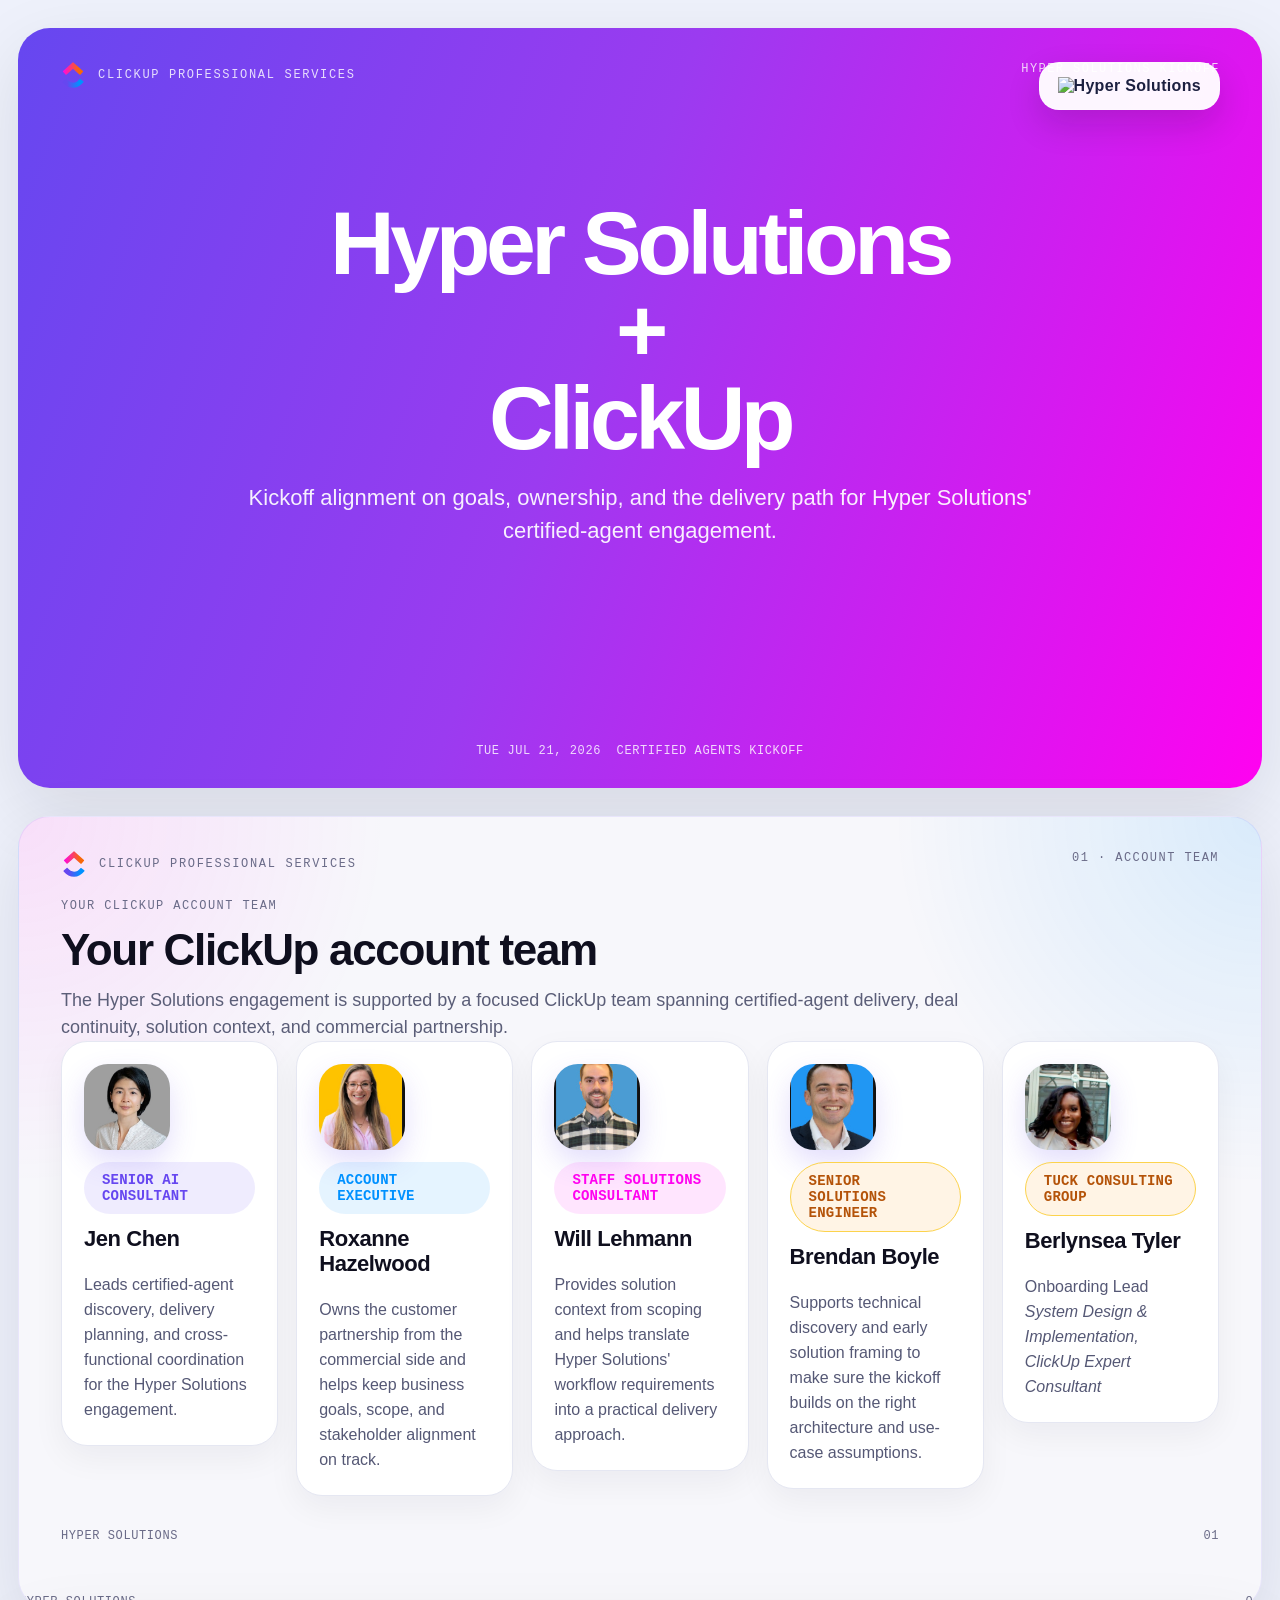
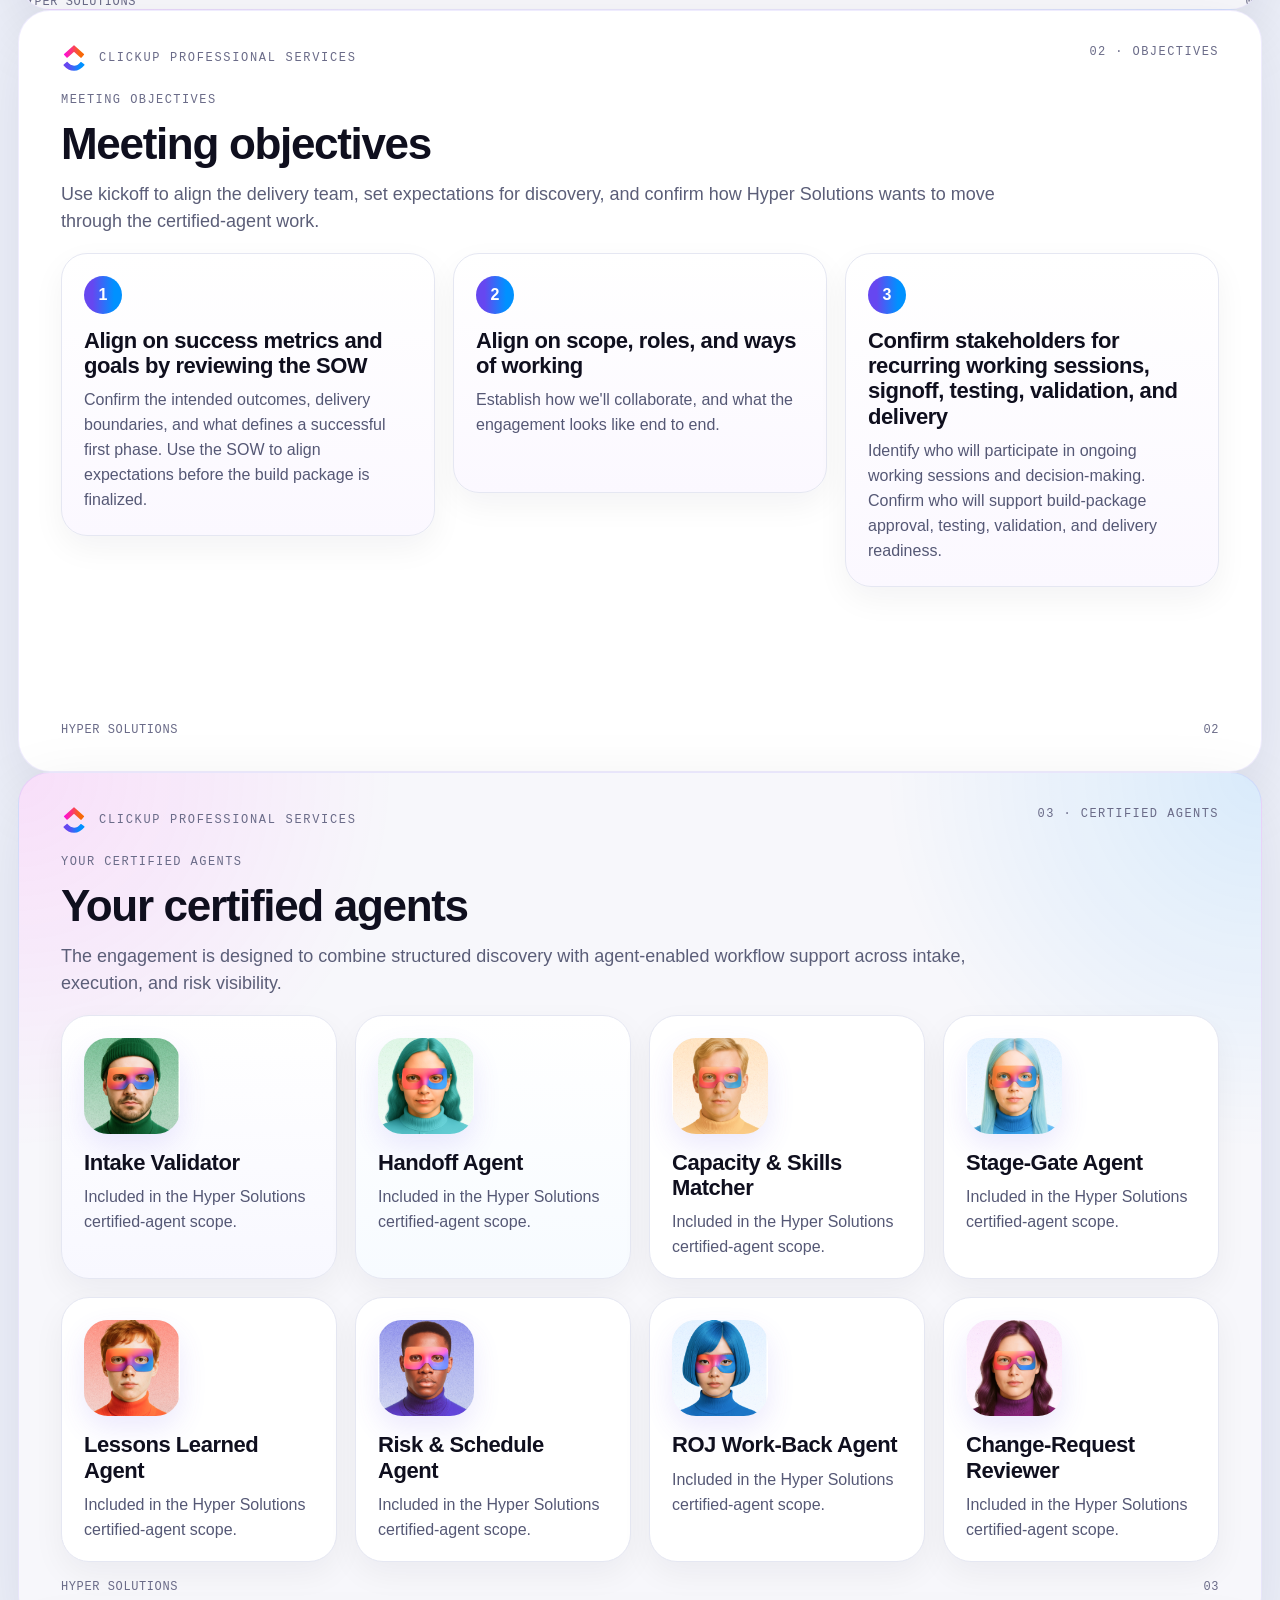
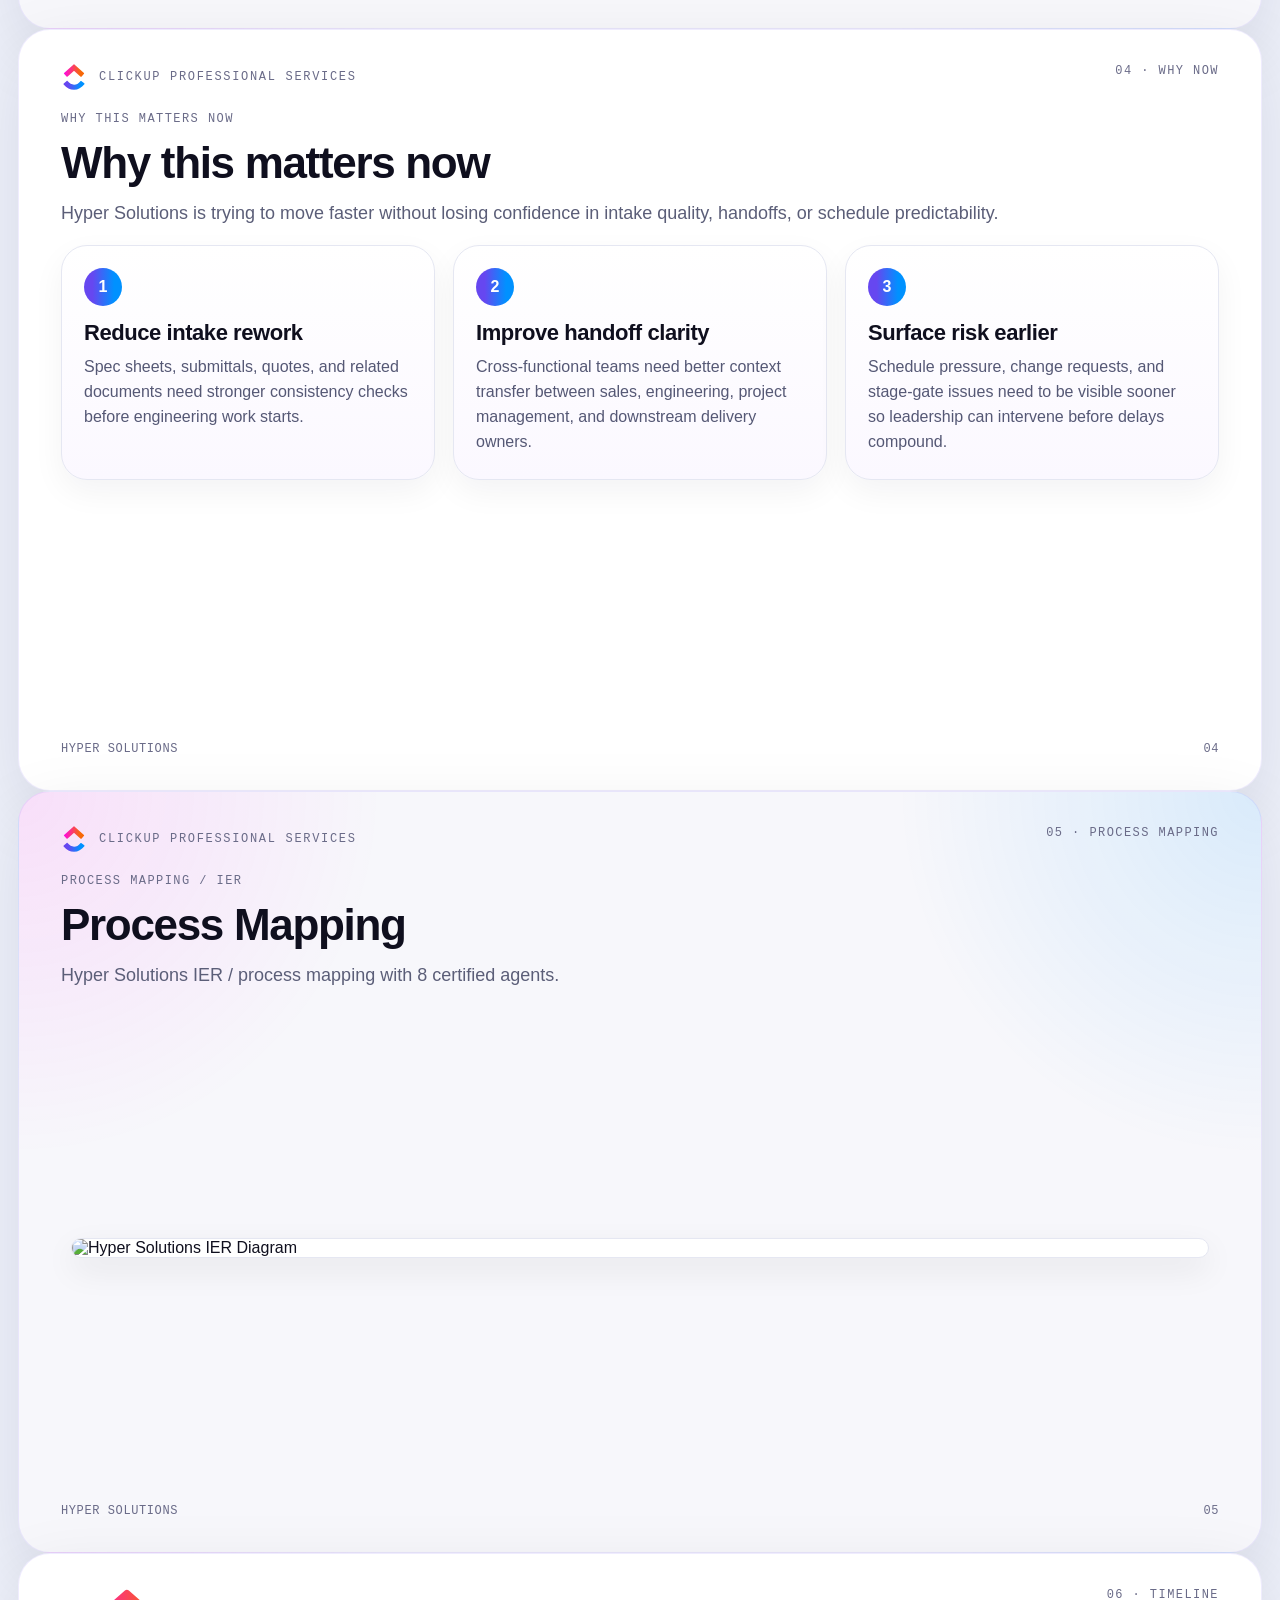
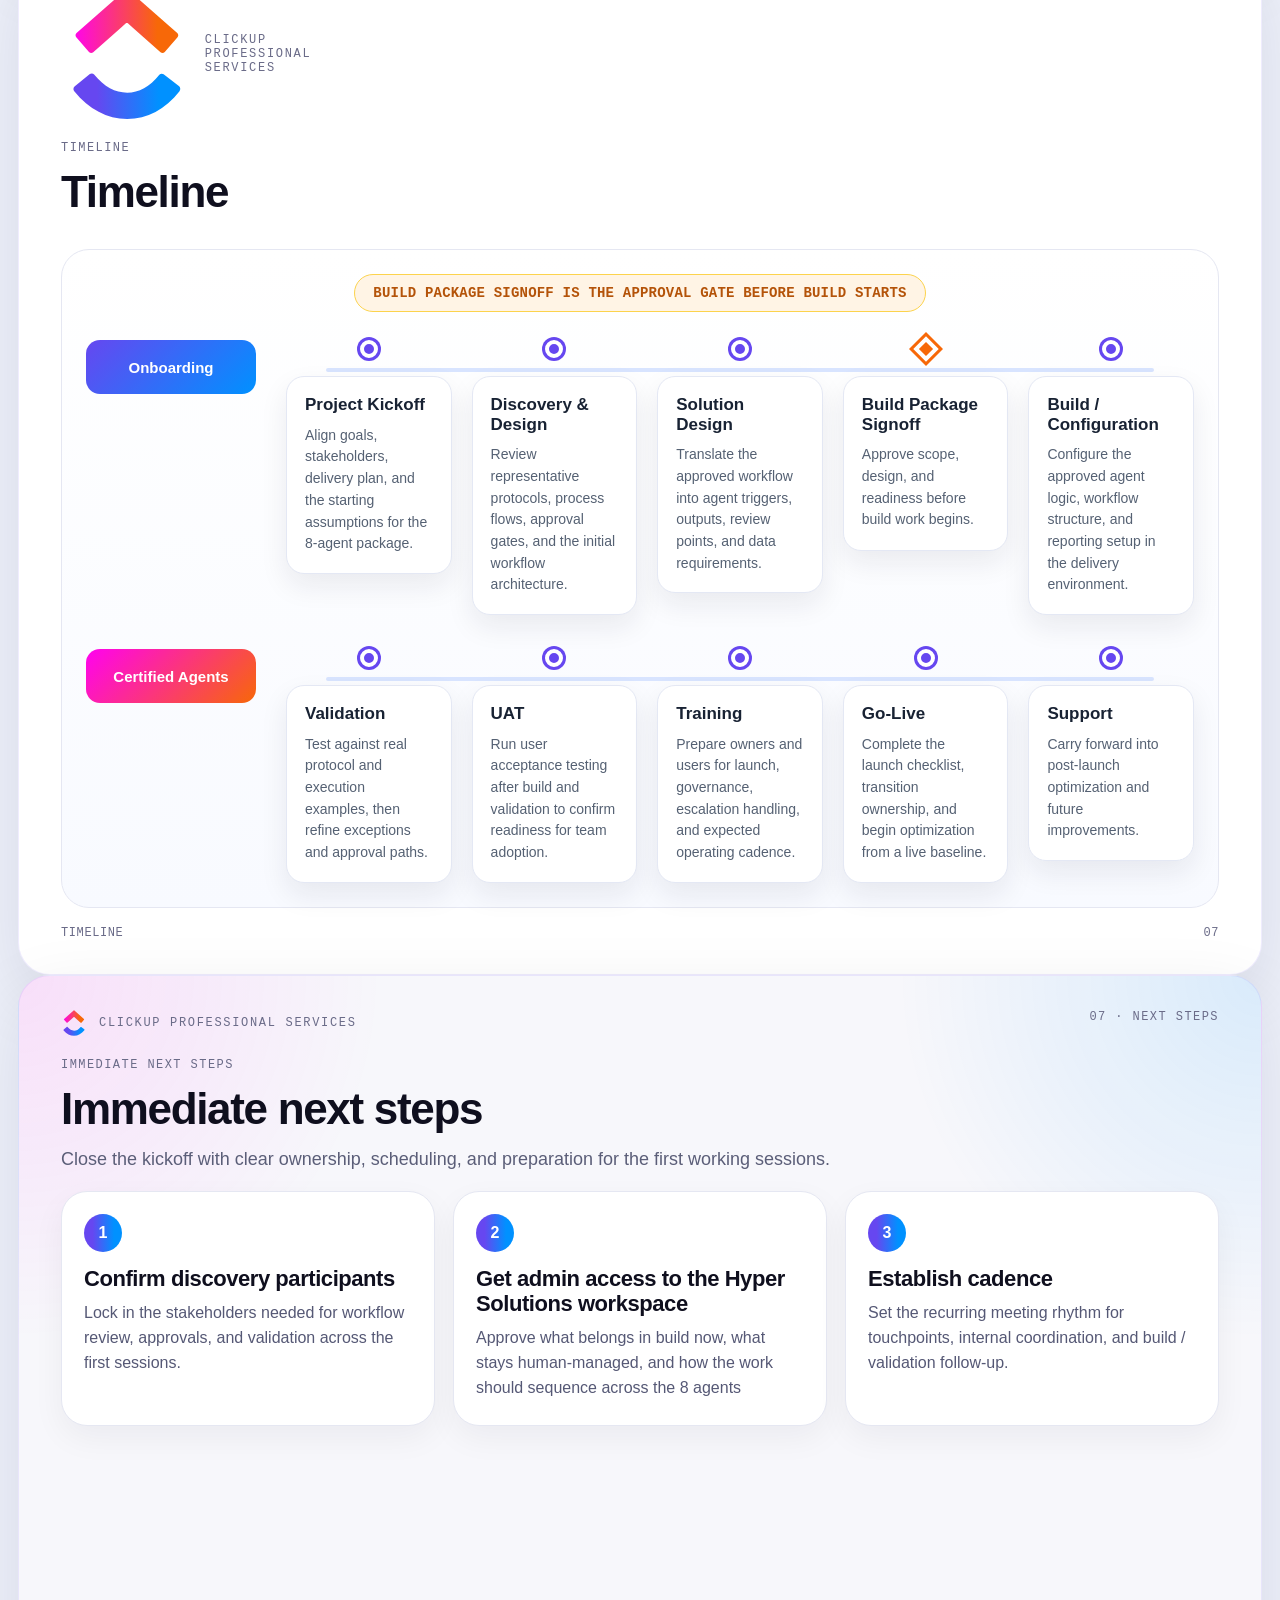
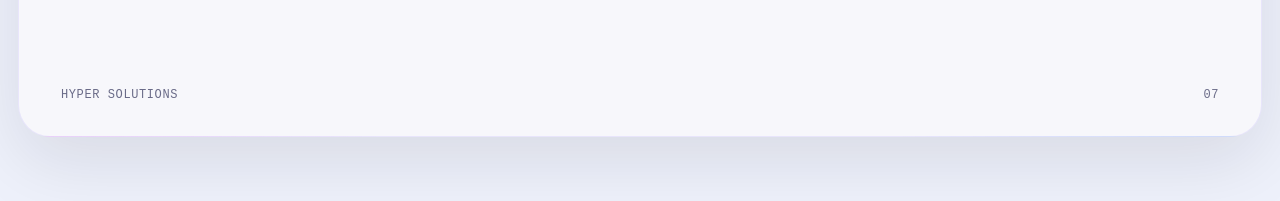
==== index.html @ f4bb2313 "change layout and subfolders" ====
<!DOCTYPE html>
<!-- saved from url=(0116)https://t333.s.clickup-attachments-stg.com/t333/95dfec6d-c9d1-41c5-9fe1-038a24c1e6fb/index_fixed_grid.html?view=open -->
<html lang="en"><head><meta http-equiv="Content-Type" content="text/html; charset=UTF-8">

<meta content="width=device-width, initial-scale=1.0" name="viewport">
<title>Hyper Solutions + ClickUp | Certified Agents Kickoff</title>
<link rel="stylesheet" href="styles.css">
</head>
<body>
<div class="deck">
<section class="slide cover">
<div class="slide-shell">
<!-- <div class="cover-badge"><img alt="Hyper Solutions logo" class="cover-logo-image" src="AE/AAABBQEBAQEBAQAAAAAAAAADAAECBAUGBwgJCgsBAAEFAQEBAQEBAAAAAAAAAAEAAgMEBQYHCAkKCxAAAQQBAwIEAgUHBggFAwwzAQACEQMEIRIxBUFRYRMicYEyBhSRobFCIyQVUsFiMzRygtFDByWSU/[base64]/2gAMAwEAAhEDEQA/APVVm5fVix9VWO1rvXsNTcixwbS1zXelY0vn9Jd6m6urGZ+mut/4L9Mhdf6iMXCyp9RtVVBdbZUdrwXuFVFVVha/Y+12/wDS/wCA/wC21i9SrZhdH6b1nJxSzKxGMrxsEEjGqe472XW1n9M1zGtZ/hf53061ZwcvxcJl+nLghH96fDxD9KP9Rr5s3DxCP6I4pH+rxV/3zoDO6hbbk1vssxiy4fY67vSrsymVbjdj41R2Orba702/a91n0/Z6ChT1XqdeHVk2MtGRba537Ms2faPQbPq/Z2PFduZ6W31Kv5m30v5z1vzx42Ni9bxsf6zX1vszsWsn7LS72Osx3WPqbtLX2tc5/wCkYzf/ANuKv0h1X1tuGXnVHHyOnPY6q7HcWtcCfVbS/wBQP91T6/zHb/0n+CVj24ASMoARxERzafzeTXHwR9XrjOf+UYeORMQJEnJ6sWvzw+fil+7wx/Qejxeottttx7gK7aS0Egy0izWrn9JTa/8A7j3sZZ+561f6VXVyeK5vVPrHn1ZOP9nzsWuythaSK7qSdlDc1v0/a51WRRdS6v8A8BW70TPOf06q57XV3MmrIrfq5ttZ9K5jv7bVWz4OCiO0OIfu+5Hijwn9Li4WfDl4rB7y4T34D1b6SSo4fVqcvPzcFjHNfglge50bXbxu9mv5u385QiMiJECxEXLwF8LMZAEAn5jQ/wCk3kkHMyWYmJdlPBcyit1rg3khgLyG/wCaoYGbXnYNObW1zWXsDwx0bhP5uiXDLh4q9N8N/wBZXEL4b9VXXg2Uln9G6zjdXxTkUNdWWPNdlVmj2OHZ8fvNSyOs41PVsbpW11mRktc87QIY0Bxa63+vscj7WQSlDhPFAEyH7oh8y33IcIlxDhlQie/E6CSodX6o7ptLLW4t2Xvfs20N3EaE7n/yVlO+uJY0vs6VnMrbq9xrgADl2u1Px8tlyR4oRsecVs8+OBqUqPkXpElV6d1HE6liMy8R++p+muhaR9Jj2/mvaqPVvrLidOyW4TarcvLc3caKG7i1vi/+smxw5JTMBE8Yu4/u8O/EullhGImZDhOx732dhJc5/wA77P8Ayozv+21u4+QbsWvINb6zYwP9J4h4kbtj2/vpZMGTGAZir21if+iiGaE74TdeBCZJc5/zvs/8p8/51LQ6P9YMLqxsrqD6cmn+dx7hteO26Pzm7v8A1InT5bNCJlKHpG5BEq8+FEeYxSkIiWp2B9P/AEn/0O5ORXV9Yhl5GQ1mPbUMHDrJPuv9Rzsj9H+Y5jq6q/U/4tUOjsyOgOzcz6w5LWDLsDWAuNhsc3eXXNrYHO2uY5u1m36H84m+sHTDl9RpwMdxpywLM7EtfrW95c37Ri8bmPZsovZZ7/6ioPty/rlnVY+1uAMKt7rHOmx255Yx8V/ovzq1p48cZYxcuHDKA9+VDjxY8Z/U+3/tZfP8/rc7JOUZ6RvKJH2RfoyTn/O8f+z/AEWgxmdXl2fWHp2LbV05uQbGlhDQaw79I01tdu9Jzd+/2ejUuh6zk1/WXpvodEvFl1L223YpJqc5kObt/SbPoWOa7/Rf+BqI65i4ebX9VnYznYzQzCdeXAPJsY1u/wBHb9F3qfv/APCKqcFn1Nd9vdYc66+cfHrj0mhultll1n6bc79E36Lf/UcspGcoSMOHNECXKD5vfxfo+7/6PiWRiIRnES4sUrHMn5fZyfpe3/KbeyHOu6MPq1fltd1uzHEtl2pb+mFL742730s2e929/wDOq50V2T9oqovu9TLxcRlXUa5Li2xxbbiFzvoWP9L7R6r2OWbmMwaBX9dLBZvsqrsZhEgA2vYKKz60fzbaj+5/wv8AwS1OjtY7qOTmBrm3dQx8bIyK3ERUSw11UN03Pd7LnWf9bVbIAMUqGhuUtI+nmiYRzY4/6qMPl/1jPj/nI3vpGOp15ccUsUz/AKyUvm/qOyuX6dm42B1v6w5eW/0qK3Y+95BMbg5jdG7ne5zl1C5votddn1i6/XY0PY51Ic1wkEbX8tKg5euDPd1wRut697EzZ748Nb8Uqv8A2U1uqfWz6v5PTMvGpy99t1FldbfTsEucxzWNl1e36S0fqz/yBg/8S1R610/AZ0fOezGqa9uNaWuFbQQQx0EHapfVn/kDA/4lqfkOL7t+rEgPdF8ZjL9A/uxgsh7n3j9YYk+2a4AY/pf1pSaNuFb0brWR1istZ0vIqdZnsJgixvuY6pn59l1h9n/GX/8ABJvqniX3nI6/mtjJ6if0Tf3KR9Brf6+1n/WqqkX67/8AicyfjX/58YtrHa1uPU1oDWtY0Bo0AAHASlll92Ej8+Q+yZdfawcMq/wuOP8A4UqOMe+Yj5YD3RH/AFmXij/3P/PRZ/UcLp1H2jNtFNUhocZMuPDWtYHOcsx310+rbWkjL3ECdorsk+QliD9bmtdf0ZrgHNdnVhzTqCCdWlbI6b04EEYtII1B9Nv/AJFNEMEccJ5BORnxfJKMB6Tw/pQmuM80sk4wMIiFfMJSPq9X70XG+plFoxcvMNRx8fNyHXY1B021n6Lmj938xv8Axf8Ao1X6jbkfV/r2R1m2g5HT81tbLbWxvqLQ1nf812z+3/1fVLkcuvE6l9bb8Xq923Gw62OxMZztldhLWvsc79/6Tv8AjP8Ai6rFJhye5myzkP1ZgfcgLlL2xwVGH9f5PWsyw9vFjhE+sTHBI+mPGeL1S/q/P6XrQQ4AjUHUFOq/27BH/air/Pb/AHoxDLa4+kx47HQgjxCpkEbghtAg7EFyH/XD6uVvdW7NbuaYO1j3CR+69jHMf/ZWd03Ir6x9bHdT6e0jCx6DTbfBaLXn6LdYd9Et+l/of+KVZ3T876tEl+LX1bpAM7jW031N5cXe33f+ev8Awqul6R1LpnUMUP6c5pqaADW0BpZP5r6vzFeyRx4YSnhjLJHJE4/dMhKEePfihGEZQyf1ZtSEsmWcY5TGEoHj9sRMZnh2qfFLih/cf//R9I6jh2ZGx1R22Br6/U03sFrfTdfjv/wd9X/Tr3/8GuSNDqMGrqDMhmN12y59NeRWSGZJb9OvJZY30MfJs/Oryq6bPtVX6b3rulj9Xq6RbTli+6uiDWctz2tdXuj9CMllg2b/AE/5VeR6Xo/911b5bLKIoxJh80iI8X6sfNx/vYvV62rnxwJviHGdACa9f6PB/rGjjdQqNGMOqNpxfrJkVvZi2W1e+SX049ljmsf6HqO/we7/ANJoXSfUx46b9arWZF+Za12Ji3RkOBG5rrHODXsrZa7+Z3/8J/LVvPoqZnVvzMmmzJthuBXaxrXVZAbt9bCdZ9Ol3sf6Fvq/rP8Ah96jXit+14LMjNr/AGvVUC6x9bftFrdz9rR/o8b+c9VlTPtFlX/ain9MpOKBia09zX0g8UJ+ueOOCXB6MP6H/QWcMhIXrwaan0zj6Yz90cXrytTFf1F1fU6OoWU5fULDWacB/vooJc5uPu9r6Wu/w7MVn6x6NHq/zli6XBxTi4zKn2G60NAtvd9KxwEGx/8Ar7FX6azprA5uO9ltouu9V4DQ43z+tbmtDf0n/otaCr58hndR4Y3eg4Y3wxj6f3Ys2GAjVyuVd+KW+t/1lKtR0/Dx8nIy6a9l+WWm98k7iwbWe0na3+wrKSijxVLhuq9dbcN/p/4bMeGxdXfpvv8A1f8ABR30VZFFmPc3fVc0ssbqJa4bXN9vu+imxcajEx68bHbsppaGMbJMAebvcipJerh68F/4HH/3yvTxdOKv8Lha+dgYvUMZ+JmM9WiyNzJLfone33MLX/SajgBoDQIA0ATpJHi4Rd8Fnh/c4vTx1/W+RXp4jtxUL/e4f0Wtl9Pw811Dsmv1DjWC6kyRte36LvaW7v6jlZSSSPFUbvh14b+X+twqHDZquL9Lv4cSlQ6l0PpXVC12dQLXsENfJa6P3d9bmOcz+Sr6SOL3OMe1xcfT274/+atye3wn3OHg68fy/wDOcP8A5lfVr/uIf+3LP/Si18bHpxcevGobsppaGVs1MNaIaPd7kVJSZ/vND3/dq/T7vHV+HGsxexZ9r276+3w/9ypU8bpHTcTMtzcahtWRe3bY5sgETu/m/wCbbud9Pa1XElHHjqXDxVXr4duH+v8A1WSXBceKrv0cX739V//ZOEJJTQQhAAAAAABXAAAAAQEAAAAPAEEAZABvAGIAZQAgAFAAaABvAHQAbwBzAGgAbwBwAAAAFABBAGQAbwBiAGUAIABQAGgAbwB0AG8AcwBoAG8AcAAgADIAMAAyADYAAAABADhCSU0EBgAAAAAABwAEAAAAAQEA/[base64]//8AAKACAAQAAAABAAADIKADAAQAAAABAAAA5AAAAAAAAAAGAQMAAwAAAAEABgAAARoABQAAAAEAAAFuARsABQAAAAEAAAF2ASgAAwAAAAEAAgAAAgEABAAAAAEAAAF+AgIABAAAAAEAAA4oAAAAAAAAAEgAAAABAAAASAAAAAH/2P/tAAxBZG9iZV9DTQAC/+4ADkFkb2JlAGSAAAAAAf/bAIQADAgICAkIDAkJDBELCgsRFQ8MDA8VGBMTFRMTGBEMDAwMDAwRDAwMDAwMDAwMDAwMDAwMDAwMDAwMDAwMDAwMDAENCwsNDg0QDg4QFA4ODhQUDg4ODhQRDAwMDAwREQwMDAwMDBEMDAwMDAwMDAwMDAwMDAwMDAwMDAwMDAwMDAwM/8AAEQgALgCgAwEiAAIRAQMRAf/dAAQACv/[base64]/cRAAICAQIEBAMEBQYHBwYFNQEAAhEDITESBEFRYXEiEwUygZEUobFCI8FS0fAzJGLhcoKSQ1MVY3M08SUGFqKygwcmNcLSRJNUoxdkRVU2dGXi8rOEw9N14/NGlKSFtJXE1OT0pbXF1eX1VmZ2hpamtsbW5vYnN0dXZ3eHl6e3x//aAAwDAQACEQMRAD8A9VWbl9WLH1VY7Wu9ew1NyLHBtLXNd6VjS+f0l3qbq6sZn6a63/gv0yF1/qIxcLKn1G1VUF1tlR2vBe4VUVVWFr9j7Xb/ANL/AID/ALbWL1KtmF0fpvWcnFLMrEYyvGwQSMap7jvZdbWf0zXMa1n+F/nfTrVnBy/FwmX6cuCEf3p8PEP0o/1GvmzcPEI/ojikf6vFX/fOgM7qFtuTW+yzGLLh9jru9KuzKZVuN2PjVHY6ttrvTb9r3WfT9noKFPVep14dWTYy0ZFtrnfsyzZ9o9Bs+r9nY8V25npbfUq/mbfS/nPW/PHjY2L1vGx/rNfW+zOxayfstLvY6zHdY+pu0tfa1zn/AKRjN/8A24q/SHVfW24ZedUcfI6c9jqrsdxa1wJ9VtL/AFA/3VPr/Mdv/Sf4JWPbgBIygBHERHNp/N5NcfBH1euM5/5Rh45ExAkScnqxa/PD5+KX7vDH9B6PF6i2223HuArtpLQSDLSLNauf0lNr/wDuPexln7nrV/pVdXJ4rm9U+sefVk4/2fOxa7K2FpIrupJ2UNzW/T9rnVZFF1Lq/wDwFbvRM85/TqrntdXcyasit+rm21n0rmO/ttVbPg4KI7Q4h+77keKPCf0uLhZ8OXisHvLhPfgPVvpJKjh9Wpy8/NwWMc1+CWB7nRtdvG72a/m7fzlCIyIkQLERcvAXwsxkAQCfmND/AKTeSQczJZiYl2U8FzKK3WuDeSGAvIb/AJqhgZtedg05tbXNZewPDHRuE/m6JcMuHir03w3/AFlcQvhv1VdeDZSWf0brON1fFORQ11ZY812VWaPY4dnx+81LI6zjU9WxulbXWZGS1zztAhjQHFrrf6+xyPtZBKUOE8UATIfuiHzLfchwiXEOGVCJ78ToJKh1fqjum0stbi3Ze9+zbQ3cRoTuf/JWU764ljS+zpWcytur3GuAAOXa7U/Hy2XJHihGx5xWzz44GpSo+RekSVXp3UcTqWIzLxH76n6a6FpH0mPb+a9qo9W+suJ07JbhNqty8tzdxoobuLW+L/6ybHDklMwETxi7j+7w78S6WWEYiZkOE7HvfZ2Elzn/ADvs/wDKjO/7bW7j5Buxa8g1vrNjA/0niHiRu2Pb++lkwZMYBmKvbWJ/6KIZoTvhN14EJklzn/O+z/ynz/nUtDo/1gwurGyuoPpyaf53HuG147bo/Obu/wDUidPls0ImUoekbkESrz4UR5jFKQiJanYH0/8ASf/Q7k5FdX1iGXkZDWY9tQwcOsk+6/1HOyP0f5jmOrqr9T/i1Q6OzI6A7NzPrDktYMuwNYC42Gxzd5dc2tgc7a5jm7Wbfofzib6wdMOX1GnAx3GnLAszsS1+tb3lzftGLxuY9myi9lnv/qKg+3L+uWdVj7W4Awq3usc6bHbnljHxX+i/OrWnjxxljFy4cMoD35UOPFjxn9T7f+1l8/z+tzsk5RnpG8okfZF+jJOf87x/7P8ARaDGZ1eXZ9YenYttXTm5BsaWENBrDv0jTW1270nN37/Z6NS6HrOTX9Zem+h0S8WXUvbbdikmpzmQ5u39Js+hY5rv9F/4GojrmLh5tf1WdjOdjNDMJ15cA8mxjW7/AEdv0Xep+/8A8IqpwWfU13291hzrr5x8euPSaG6W2WXWfptzv0Tfot/9RyykZyhIw4c0QJcoPm9/F+j7v/o+JZGIhGcRLixSscyfl9nJ+l7f8pt7Ic67ow+rV+W13W7McS2Xalv6YUvvjbvfSzZ73b3/AM6rnRXZP2iqi+71MvFxGVdRrkuLbHFtuIXO+hY/0vtHqvY5ZuYzBoFf10sFm+yquxmESADa9gorPrR/NtqP7n/C/wDBLU6O1juo5OYGubd1DHxsjIrcRFRLDXVQ3Tc93sudZ/1tVsgAxSoaG5S0j6eaJhHNjj/qow+X/WM+P+cje+kY6nXlxxSxTP8ArJS+b+o7K5fp2bjYHW/rDl5b/Sordj73kExuDmN0bud7nOXULm+i112fWLr9djQ9jnUhzXCQRtfy0qDl64M93XBG63r3sTNnvjw1vxSq/wDZTW6p9bPq/k9My8anL323UWV1t9OwS5zHNY2XV7fpLR+rP/IGD/xLVHrXT8BnR857Mapr241pa4VtBBDHQQdql9Wf+QMD/iWp+Q4vu36sSA90XxmMv0D+7GCyHufeP1hiT7ZrgBj+l/WlJo24VvRutZHWKy1nS8ip1mewmCLG+5jqmfn2XWH2f8Zf/wAEm+qeJfecjr+a2MnqJ/RN/cpH0Gt/r7Wf9aqqRfrv/wCJzJ+Nf/nxi2sdrW49TWgNa1jQGjQAAcBKWWX3YSPz5D7Jl19rBwyr/C44/wDhSo4x75iPlgPdEf8AWZeKP/c/89Fn9RwunUfaM20U1SGhxky48Na1gc5yzHfXT6ttaSMvcQJ2iuyT5CWIP1ua11/RmuAc12dWHNOoIJ1aVsjpvTgQRi0gjUH02/8AkU0QwRxwnkE5GfF8kowHpPD+lCa4zzSyTjAwiIV8wlI+r1fvRcb6mUWjFy8w1HHx83IddjUHTbWfouaP3fzG/wDF/wCjVfqNuR9X+vZHWbaDkdPzW1sttbG+otDWd/zXbP7f/V9UuRy68TqX1tvxer3bcbDrY7ExnO2V2Eta+xzv3/pO/wCM/wCLqsUmHJ7mbLOQ/VmB9yAuUvbHBUYf1/k9azLD28WOET6xMcEj6Y8Z4vVL+r8/petBDgCNQdQU6r/bsEf9qKv89v8AejEMtrj6THjsdCCPEKmQRuCG0CDsQXIf9cPq5W91bs1u5pg7WPcJH7r2Mcx/9lZ3TcivrH1sd1Pp7SMLHoNNt8Fotefot1h30S36X+h/4pVndPzvq0SX4tfVukAzuNbTfU3lxd7fd/56/wDCq6XpHUumdQxQ/pzmmpoANbQGlk/mvq/MV7JHHhhKeGMskckTj90yEoR49+KEYRlDJ/Vm1ISyZZxjlMYSgeP2xExmeHap8UuKH9x//9H0jqOHZkbHVHbYGvr9TTewWt9N1+O//B31f9Ovf/wa5I0OowauoMyGY3XbLn015FZIZklv068lljfQx8mz86vKrps+1Vfpveu6WP1erpFtOWL7q6INZy3Pa11e6P0IyWWDZv8AT/lV5Hpej/3XVvlssoijEmHzSIjxfqx83H+9i9XraufHAm+IcZ0AJr1/o8H+saON1Co0Yw6o2nF+smRW9mLZbV75JfTj2WOax/oeo7/B7v8A0mhdJ9THjpv1qtZkX5lrXYmLdGQ4Ebmusc4Neytlrv5nf/wn8tW8+ipmdW/MyabMm2G4FdrGtdVkBu31sJ1n06Xex/oW+r+s/wCH3qNeK37XgsyM2v8Aa9VQLrH1t+0Wt3P2tH+jxv5z1WVM+0WVf9qKf0yk4oGJrT3NfSDxQn65444JcHow/of9BZwyEhevBpqfTOPpjP3RxevK1MV/UXV9To6hZTl9QsNZpwH++iglzm4+72vpa7/DsxWfrHo0er/OWLpcHFOLjMqfYbrQ0C2930rHAQbH/wCvsVfprOmsDm472W2i671XgNDjfP61ua0N/Sf+i1oKvnyGd1Hhjd6DhjfDGPp/dizYYCNXK5V34pb63/WUq1HT8PHycjLpr2X5Zab3yTuLBtZ7Sdrf7CspKKPFUuG6r11tw3+n/hsx4bF1d+m+/wDV/wAFHfRVkUWY9zd9VzSyxuolrhtc32+76KbFxqMTHrxsduymloYxskwB5u9yKkl6uHrwX/gcf/fK9PF04q/wuFr52Bi9Qxn4mYz1aLI3Mkt+id7fcwtf9JqOAGgNAgDQBOkkeLhF3wWeH9zi9PHX9b5FeniO3FQv97h/Ra2X0/DzXUOya/UONYLqTJG17fou9pbu/qOVlJJI8VRu+HXhv5f63CocNmq4v0u/hxKVDqXQ+ldULXZ1AtewQ18lro/d31uY5zP5KvpI4vc4x7XFx9Pbvj/5q3J7fCfc4eDrx/L/AM5w/wDmV9Wv+4h/7cs/9KLXxsenFx68ahuymloZWzUw1oho93uRUlJn+80Pf92r9Pu8dX4cazF7Fn2vbvr7fD/3KlTxukdNxMy3NxqG1ZF7dtjmyARO7+b/AJtu5309rVcSUceOpcPFVevh24f6/wDVZJcFx4qu/Rxfvf1X/9n/4Q2maHR0cDovL25zLmFkb2JlLmNvbS94YXAvMS4wLwA8P3hwYWNrZXQgYmVnaW49Iu+7vyIgaWQ9Ilc1TTBNcENlaGlIenJlU3pOVGN6a2M5ZCI/[base64]/9sAQwADAgICAgIDAgICAwMDAwQGBAQEBAQIBgYFBgkICgoJCAkJCgwPDAoLDgsJCQ0RDQ4PEBAREAoMEhMSEBMPEBAQ/9sAQwEDAwMEAwQIBAQIEAsJCxAQEBAQEBAQEBAQEBAQEBAQEBAQEBAQEBAQEBAQEBAQEBAQEBAQEBAQEBAQEBAQEBAQ/8AAEQgBowMcAwERAAIRAQMRAf/EAB0AAQABBAMBAAAAAAAAAAAAAAAIAQIHCQMFBgT/xABcEAABAwMCAwQFAw4KBggEBwABAAIDBAURBgcSITEIQVFhEyIycYEUQpEVGCM3UlZicnWUobGy0hYzNnSCkqKzwdEXJENTk/AlJjQ1V4TC00Rjc+EnRUZVZIOj/8QAHAEBAAEFAQEAAAAAAAAAAAAAAAcBAgUGCAME/8QASxEAAQMDAgIECgYIBgEEAgMBAAECAwQFEQYhEjEHE0FRFCIyYXGBkbHB0RVCUpKh8BYXIzM0NVRyJFNigrLh8UNzwtKD4iVjovL/2gAMAwEAAhEDEQA/[base64]/vC3PVlp4+E8Pgq8LGIWI57ywtk9CPFWx+Injl7vaUwRFkMyR1Vsbkaqqpc1mUxyKOlia0H0vCMd/gqxK2qTrYzxWWOm/ZPOpuGrdJ2sf8ASGo7ZTY5kS1bGfoJXskM8y8HAFVkKdY3kdI/enakOcwa8swc0+t/rLF9qWSuf+7YYuTUNDDtI8+mk3X23rjwUuuLPKTyAFU3OV5yWuvg/eswe8F5oaj90/3no2VUcwZLDUteyUAsLBxBw94WOlqYYv2a+UfejJpV4k2RD6HElg4m/OASJXKnHIXOz/[base64]/NTytw3M1xPa5Ly6xUOiLHCz0kly1JLxTtb/NGcwfJ8jT5FZGntrHzNiiXr1X7O3wMbVXV8TN16v8TDlf2nb9dbyzT+2FFdtXXh59HFWVjfk9KCeXE2mh4cs7wZHclvTdFxsh6+5ObTtTsTx9vTxdpptXq+ZJeop06xV2ReW67fZM0bZ6M3Hp3N1NuvrGprri8YZaqThjo6bP3fB/Gn9A8D1Wi3yuoZpfB7QzDU+t/wCfz6DdLRQT0sfX3N+Xfn7OxgHtBdqDUDdTVOjtu5G2uktchgqa+OMfKJXd4Z/uwD396kjRuhUkhbV3JOJrk2/OTQNYasqJZ+rt6+T+e1DKnZE17rbXGhbjVaxqqivNHXehoaubnJPGWAuy7vw7IWm6/tVJbK1rLezbH55m06Du9Xc6Vy178rn88jn7TLd27XY6LXe29/roBaWF1wpKUCRr4859KIzyk4e/PQKzRclnllWnvEfFxbJ6V27D01lHd406+1vwib/V7N+0xvtf2wTqB0elN12GkNTiKO70BMPonOOA6Rreh55yMN8WEc1tGoej9tA3w60PyxN+r8yb813X3mt2TXctWiUN0Z4/Lj5c9s8KNx8DLOoKHfPSjRd9Gajp9a2rgMxpKtkVPViPGQY5WERyD8ZpJ8D0WqU8lnuSpBVReDyd+7kVe5U7O7PZ2m0SRXe1NWqhf4RGvZ4rOFO/Kc8c8dvI6bS/ahpKy5iw6kpTZ7tHhj6G7A0by48gI5y30bsnkA8RZzyyr6/Sz42ddF40fe3f8M+7J427ViTu6uT8/[base64]/APtyPA7o77aZ26sNXZtbahNTf6hmPkNidwvpmu7jI7JZ/wDUIa/va0LO2LStfe5WrRMw3vX/ALMNetRUlvp+qqt3Hiuy7f75rDUVdebFoi1WLSzGyRTzSRSzV9ZUOAI4quV3pJS0c3E9QR34WZ1vaqW0MZBNNxy49nqQwukK6qqJlljZiMzPu7t7oXXFjjl1/WT01qtLzWSllSYo+Qx6+OZHgBzWr2C71lpkzQ+WuxtV7tFLcGdbVr4qEXL12mdI7dNqNNbD6Jt1FRscGSXGpic51QR84ges4eBe9x/BCk+HQtTdU+k77Jhy+j4Ea1WsIbM1aWxdn5+shnPsw703/[base64]/x039ab/aNMpOkaanr0SVniO2X0Lt9kzQNhdhN46Wk1/aba+KC5j0jjRS+iZISfXbIz1m8Wc5wtGXVV708i29V2T0G6fozaL65K+NP+RmGrp57Fpmem05SB09BRPFHA92Q57Ij6Np8iQAtVar6usY+ZcNc5OJfMqplfZk2VzY6GjfHTJlWtXCedE28xBybtLt1bWOt+9O3Vpv1DHI6IOp4jT1VKDkOa1/Hl3Mdym+HRclDH4Vp6ZyOXt2wv3iHZ9WMrnJS6gj4mp9Xfb7iEptnJtrdSbfi1aNust3sgOJaG5P+USUxdz9E9sgyAOgyCPAqKdRR3C3VqyXJuJPtJ2/dJP086hraTq6L939nfl289zxF63R1NsLqBtq11pl9VpK4TOfQXK2ucWU4PIMdDITwlvL1Q4DlkBZ2k07S6tpeOgfioRMq13b6FNeqLvWaTrlWpb/[base64]/i2H/eu9Y/NWwpHRafVYqv8AaT/Y+q3+5yc183I1NZqvUbUloHdXAv8A6nav+x3LPIxJvlvZa9o6CbanaOmjo68DiuNdE7ifE9/4b/bmd3vdzats0npiS/SfSFfun2fz2Gtao1JFYYvAKRPWY02T7Nmqt2q1uq9YSVlDYXTccs83Oprx84x8XPmesnU+fQbZqfWlJpmn+j6LeRNvM01nTukqvUE3h1f5H586E67BYbTpi001jsVHFSUNHH6OKCMeqwe75x81BFXU1E8yzyLnJONJFT08PUUvJCJHbf3Cvhvtt28pJX09sbTMrqgN/wDiJHE8I/ogE+8hS/[base64]/7PJx8QLvIjp5qZei26w0ayUT+a7oRL0m2p0ix1SETuXU4x59FLz2zSxpI1e1PeRaj4nzdW7nhfcTa7C77y3RN9irxMKA3JjqL0vXi9GOPh8unxyoH6Umxy3FHR88Ey9G8vg9E6J5J9zfVLgMHHUDJ+CjZrnqzBI/AxrlehDXtR9m64srqncfQNCaiCoPpLlboW+sxw5mZni0gcx3FTJofWCrwWy4PwxNkXv7kIm1rpFI3rcqHy15/nJHbQGvtSba6mh1Dp+qfDPC8Nmi/wBnO0EExv8AeMj4qTbpQ0epaZ1LIzKIi4XuXGy+pSPbXUVmnKhtSx+HuVM+02Paer9O7w7e0Vyr7bDV2y/UbZZaadpLcnqDjwI5Y5+C5frKao07eHMa/Dmrt6U5KdC0ssN6tyPlTLlTf8oRu1v2f9x9kbw/cPYq4VdTRsc6We3tw6eKPrw8B5TR8u/1gOg71JdBq2k1PB9HahZh3Jjv9S7IuGphN+/bvNBumm6jTsiXKzck3enc1N3c1zyReW5mnYvfa07vUrqWeIW7UNEwGtoncvSAcvSRnvZnPLuP0u0vUmm57C/HNi8l/[base64]/wAFF4Y+lo/3beRtOn5K1aJJq3y3HmtX7b7IaNuNz3W1ZYqFs4eamSoq3PlaZiM8oieFzvLHJZGiv98vjWWGFcx+TjxTFVlns9klfe50/aL/AHfP4GAde9tfWFyrH0e3ttp7NQRnEcs8XpZ3t8s+q34B3vUkWbovgp0//kF9nL3mi3TpEmqF62j/AD7WmcuzHvHe92dLVs+pqeL6qWyoEE00TOBk7XAlpDe44BytB1tpmPT9W2OkXZyZN30lqKa+w4qOz89x7PX+0O325noZNZabirpqUYhnEr45GA9wc0hYi3agulhTFvfz/t+Jm7lYrdcFzVp7yzR+1u2u1dLPXad03RWwRROfLVvLnPaxoJJMjySBgHkOSXG9XTUb0bXPVXdnL4FlDaLfZI1kgTCIir29m5HPdXtr3H6qy27a+hp2UlPIGPuVYeMTcuRiZ81vn3qRNP8ARyip1ly2Xu/Kke3vXkjlzb+X572nl9H9tLcy13SN+rhRXm3F/wBnYKf0Mob4sc39WHe9Zq6dGNPIz/BbL+e9xiLb0hzNlRtZvlU/Pkky7De9O7l6Rp7rQsirrRd6fnFOwEOY7qx7fLHRQfW0VdZa5Wvd4zFJlpKmmulPlnJTwtX2WNkprkbhJoWDMhDnRNqJmxZz9xx8vcOXitkbrW+pD1LZdv8Ab8jBu0VapJVle3f/AHf/AGMlWuyWzTlritVpt0FFQ0zcRwwsDWNHkFqdb111dmdfGXmbBTw09ppsQcsEON0O2JrcaprLbt7LFRWujkdDHLJTCSWctdwukyeWCeQ5dymmw9HlE+ginqt1dj/xzIjvWua2OqdHTck/P2Tt9re2tcZq+C37nW6mfBO8Ri5UjTGYTkD7Izm0+ZBB8l82oujKBGrJQP4sb8K+b1ntYOkWed6U1b6Pz4qGcdQbEbM7jzR6kqtJUNUKyP0wqaWR8Xpw7vcGEB3vPNR/T6lvFoc6gY5UROw3qfTVquiJWPTfn2/M99YbJadL2mnstloRSUNJHwQsHFiMfjO6rB1lbPNJ11Qu6mepaSCmi4afYilvN2nN1dvN37lp6gdQ/UqgMIjpJqX+Oa6Jry7j9r5x5jkpa0zoe3Xy2+Eyv8Zc+32kW6l1fX2esSJnJVTu+R7/AGd1ts1vLqal1hSWCKz65t4e6aJshZJK1zcOd6vqzD3jIWu6itN40xT+Au8ancu3kmc0/X2m/wAvhqJ+3bz8r47ew9juRri+bX3Cl1bXUBrNHOEcFy9EM1FskLgG1GfnxuzwuHc5rTk8WFr9rtlNclWGHxZ15L9rzGbutdV0Lkq6j9y1fwT/AKMg2q9W6/[base64]/MPzfBb3onSC6gm8Om/dt5Efax1gyxxeBM8tfz3GE+y/sXUbj6hOuNUwSPsFsqfSgzD/vCoHrcJH3LT7XicfdFb1rzVkdnp1tdL5fuQ0rRml5bxUfSdV5BPYuZGHZIaxuSSf0kqCGObJsnMnF6uj8ZeRrp7Su8NbuVrmpoaKWSKx2WWSCjhHSRzTwum/GceQ/BwPnLovQFgZbaLwp7f2riAtcXVLnVdSvkIYeGcgdSTy81vPG6On62oNMXCy+D0hsQ7L+3NZt/tbSR3GIw3K8SGvnafaYHeww+5v7RXMWtro+93FXwrs3Y6G0fb1tND+25uMwukDP47HA0YK1OLhWoXqzaZFjipk68wd2wdQ19i2YqKe3vc36q1cVE9ze6Bxy8fQMLeej63R3G+I2T6u/rTkaXr2rdS2lq03JdvV2mv/wA/+QulOtSLaoIEkiVf4bkU93VeMqTSb064b2+g9YZoIk/xSb/nuJ8dillYNn/9aDuB1zqjBxfccXP+1lc6dJDIvpZyI/[base64]/onB/pqCek6xLbpm1sX11wTP0eXf6RjWnk7CVjsCMkZ6d3VRcrHPbh/[base64]/dNBdyLSDssvUa7oPCKVOGriReL/Uidu/wMBG6r0pcern/[base64]/lNTFUNDaioz1iY054Wtb6nH0IHJTJXawtun6DwezpxSYxn4+kiG26Tmv0vhVf+fxJb2i67f6VdR6Bs14tVLLTxCKntzKhpk4R3BvUqI66C516urnI7Pf2ErU0tDQRJTRKh6W4U5qKGppmHBlhexp8CRj/FfJFJw1COU+meLNK6NPOa2Lx2et4rdqCeyx6IutbIxzmxVcMBfBKPuy8Hh5+5dI0euLU2iZ1j0OfanSlfJVvwwkDsL2QzYrhT6x3LFPPV07vSUdtafSRxP+6kPzj4N6BaDq3Xz65j6O27M9/wCBvWl9Ctp18Jrt3/nzkgtV7laA0I/[base64]/S5qfqLXdmuDc1L+Ffz5iC63R11tq4g5f7T1e23ZF3I1bWQ1WqqGTT9pa77MZwBVObnoyMcxy7z0WKvHSHb6Bix0C8Sqip+djJ2fQtwr3I6qXCZT7PzJ1aa0zatI6fodN2OlEFFQRCOJg8B1z5nqVBFxqfDJ/CKndyk3W+kZQwJTpyQ+a+6x0fpkCK/ajttse85AmqWtJ+BVUoK64N/YsXbzHk+soaByqqpudjar7Z79b/lVkulNcYce3BMHD6W9F5z009LtMzDvYfRTVMNUmYl8Uwl2hezTTbpxnUmnjFQahhZwuef4qrYByY7nyI7it10drOWyuSKr/dZ9ho2rtJJc2rNQeX+fORGuvZ/3jste23VG312ncZA1s1JAZmOGe57eIfScKYItaWBVWoR+/rIul0jd5mcEjf8AiSl7JGyGoNtKev1TrOH5HcbnEynho+PidDCDk8Xg4uxy8lFevtU0t/mZFTpshJ+h9OVVojWSo5/nzkia+4UVppJa64VUNLSQAuklmcGtAxkkk+4qO4YpZZOriTJv8s0UEfWyKdHZ9b6I1myopdO6ktN0GDHNFFUNlyCMEFoPTHJfXU0NdRoj3MVPOudj4qe40dwzGj8+sivvt2RbjHW1Gq9saVktLUEy1Fp4iHsceZMWPbB6Y/X1EsaV16zqG0Ny2ROTvmRXqjRD4J3VtD9b8952nY10JuJo/[base64]/eJ39/[base64]/R34rR639FZ3TdidqS5thb5MXjONY1LemaftXG7ynH2bI6SqNEbeWy33Nzn3WpD7hcpHj7I+qm9Z3Ge9wBDc/gL5NQ1TLrdllh/dx+Kno/PvPp09SOttsTrObjDfap7Q1VpSR+3OiK4xXSSPNxrYzzpg7pGwdz3d5+by+6W96F0hHc5PpKrT9mnJDUdcasS3t8Gpuf58xDyguFbHeKavFXKKn5QyQStk9bj4h63F934lTT4DF1buFviYX3dxEKVlZxtnR/and3m2O3/KHUNM+s9WcxtdJgfPLfW/SuSHpxqitOp4l6tqo8538I6O4SrHNl55LUfEx2DBHad35k2rs0Ni02GG/wB4YRE8+zSwd8h/[base64]/FT/ABQUscPU0TMIhB6OrJZVmlk5+jtO40ZrnVGgbtFetK3mahqAQSM4ZKMjLZWj22+fgvluVnoL3ArJo/Gwvfzwe9Hda60VCJE/xMp3cjYpshunRbuaGo9QxsbBWwu9BX04BxHOOpH4Lh6w94XM2pLG+0VjoJ+XYdE6eu8d1o0fF5XaZJIYO5YNFbGiRoZ7OTjkLQ0kNDgBnn0V7+CLxl5lqMeioiciFvbi1jd/q/ZtB0lbIy2sovl00bXc5JjI5oLvHAaMeZcpj6MLLFWRvr5eaKQ90h3iWmkSii7SMlBcLha66G4W+umpain5wTxy+jkae/mOilqppqK4MdTyp2KnaRnA+soJGz57U7u8nH2Xu0DVbm0z9Jarq2/wioo/SRTY4flcYGCS35rwOre8c/EDn7X2kXWRyVFJ5Ck26I1U67udS1HNpIdsw5xAZcORPmtBcromN6ztN6SZJnOYnNCLXbytdTU6a0vfoQ/0FHW1FNLwnGHSxhzTnu/infSpQ6LqyOGtmjXtT8+8jbpLpHy00b+1F/E812Sd/wCrortS7XaxuTp6Kpc2O0VMhx6CTI+xEdzXHAaPmuOOhPDk9f6QSKL6Tt6c1y5PN289zHaF1TLUT/R9wXZNm+ns5bE1cg9CohzkmEZHigKoAgCAIAgCAICyZwbE5xAIAzzI/wAUVM7YyUVyN3Uxpf8AtBbR6dvJsVy1rQR1kbg2RoJeI/[base64]/[base64]/Lbbcw1beYbf48iphNuadp3mkdX6c1nb23bS95pbjRuOPSwSA4Pg4dR8V8tTQz0Durlbg+2kr465nHGp346rxRcofT2l6qXFHdFRVxuMZ5nxXW40FpoJrjcquGmpqdpkllleGtY0d5JRkLqh3CxMqp5yztp28TjFLu1RsjBUuY/WkMjQSGyRU0rmu9xAwfetkpdFXORvFFFz71RPea3Pq6ggfwTO28yKvuypf9ddsZ9+TvzKb91fV+g96/y0++35nl+mlm+2v3HfIfXXbGffk78ym/dT9B71/lp99vzH6aWb7a/cd8h9ddsZ9+TvzKb91P0HvX+Wn32/MfppZvtr9x3yKO7VmxrhhutOE9cmjm/dRdC3t2zY0+81fiVTW1mbvxr91yfA5aXtPbH1rww68pYs/Pmhkib/WcML56jR18pWcbo9vSi+5SserbPO7CO/Bx7/TOqNNamiFZpu+0Vzgc3PpKedsgH0LXpaasp3cNQxUT0Gdpqujqd6d6Kp3uR4rzPuGR4pkFUAQBAUyB1QDI8QgPgvF0ttqpDV3OugpYGHLpJpQxoAHPmVc2OolVEpm8Snz1E1PE3inXCGNbh2lNj7VKYXa+op3g8LvkzXTAH3tC2Cj0veqxMpFj07e/Br9RqmzUq4c78FPmb2q9kGuJfrUkdwFFN+6vr/QW9IuerT7zfmeKa4srvFR6/dcvwLvrrtjPvyd+ZTfup+g96/y0++35lf00s321+475D667Yz78nfmU37qfoPev8tPvt+Y/TSzfbX7jvkPrrtjPvyd+ZTfup+g96/y0++35j9NLN9tfuO+RR/at2NI9XWZHvopv3UXQ97XlGn3m/MfprZu16/dcnwLqTtQ7IVtTHTDXMEfpHcIfNTyRsBPTLiABzXhPo69U0ayOj5dytX3KXRaus9Q9GNcvscZPtFVS18Ta2iljmgnYHxzRyB7ZGnoQRyIWrqlQx6xzpjBskXg8n7WBc59J2KuPcIChIHU4VFVEB5/WWs9MaItzbvqm9U1tpGuI9LM7lnyHUlfTS0FZcJEjpGcXefDW3SktbUfVOwi8tlX3GPvrqtjGucP4a8WOWRRzEH3Hh6LZG6HvmN4tv7mp8TXH62sjXbSLn+1y/Ar9dbsX9+Z/Mpv3VX9B71/lp99vzPRNbWZyeWv3HfIfXXbGffk78ym/dT9B71/lp99vzH6aWb7a/cd8h9ddsZ0/hmR/5Kb91P0HvS/+mn3m/MqmsrQ5NpF+675FYu1JsbUShg1xEzxMtNKxo95I5Kkmi73E3PU59CovuUsbq6zvd+9X7qnvNI6+0drSJ9RpfUduucYAOaacPPPPUde5a5UWyvoHL4XGrU7DPUV1oa/KUsmVTn2e89HkeIXzczI8hkICqAICjeiOLGlgLQO5WI7rCvCkZFGsMm/faU9HI8yaW2+A4hjLJahr+f8AXkx/QicO9SVM92j9KpOi/tajn34/PvIymjZq/UC0z0zBD+PuJFa61NS6N0deNWVLeNlro5qrgPznNZkD6cLQ7fROrq2OjZ9d3xJAulWy30zqqT6hqzvN3rb1dqq8XOf0tZVTyTyu8ZHdSur6ejjt6sp6byTmKWr+lI+sqeZ7rs+6AqNwtz7TbGw8dBQy/[base64]/znRulZXVNkhaZZ6rWmmzhzQWnr0VXt4kyM9hAntw0VZTbq0NVMXGCptcboPAYJa79KnfoqlSakfH3KQj0k0vDVtkTuI8dPJSk5nUScXeR41WSR8PcOY5jPJeaskZMvV8ixUjkaiSEtewRUV3y7VdKWu+R+hpJRn/e+klaf7IaoV6VcTVMbX9hMHRwzweF7WciZaiglQteA5jmk4BBCo5FVMJzKouFyQr7dOjK2K72HXUUDjSywG1zlvSJzXukj+BBcPgpi6KbpHC2Sjk8pdyHekW1vmd4b3EWAQDzOPFS8vXJJh/ku29pFsPBXNVH827+w9Bttqmt0Xrmw6no5OB9HWxTSfhsPKRvxZkfFYe80DbhaZ6dexF/BFMxaK5YLvAnnb70NqEL43QtkY31Xt4seGQOS5Xkjwv9qnS8UnhDWovah4zeLQUW4+3t30oTmWeAPpST0nZ60ZPvcAFlNPXJ9ouTKxOWUz6DD323fStC6m7s+41kyQV9nub4JsxVdFM4OGObXh/D0PuXVLX/AEpSxzs5OT3nNrnyW6sWFfqOz7FybLNitejcfbKz6hmePlZgbBWDv+UMGHE/jcnf0ly1qG0fQVwnpkTCcSr7VOj9PXT6WpY5O5DIIZmUHwKwsfIzjdnqfSry8IAgCAICh6IhReRT5pVHhvIx9v7eq/Tuzerrva5THV0tqkdC8dzuQz+lZ/S8MdRd6aKXyVeiKYDU7+C01Du5imsV8jnvfJxl0jj6QEv7znP6V1H4MxvC1vYmxzg6VHOeuCbfYUvddc9EXi0VMhkgtNxjFNz9iN8fEW/[base64]/lIi49ikd69rJYbdKvZ4v/ACQg0C9rg6PiBaAAe/Oev6P0LodzWSxrTkHtYjHpU4NgvZT3cbuPomO13Soa692INpKoudl00YGI5fPiAwT4tJ+cuYdaWBbNXumYniLy+JP+j73HcKRIe1DOp4C1ai1esQ3JfE3KtAzyVyLheEZ4ty9XFSyQcTcYzzTi4dy17eJMHk9x9b2/bzR901bcmtMVvizHGTgyyu5MjHmXYC+y226a618dHHyeu/mMdebky1UbqyT6vx2NYWpNR3TVt+rdTXapfUVtyndUSuc7qCcho8h0Hg0BdVW2kZamMoYfJjRE9pzVd5fparWpT6y59hnvsP3S8Qbk3C1U0ksluqaB8lQwn1Wua7LZPfxep7io56T6KKGnZPnxsm9dHdU59Q6BeW/4E7GOy4D3qCYV6xFcpNjl4HIw5V7FxZKcMyemR3Ki8lHCjtlIt9ui63eg0bYrVRyvZb62ve2sLfV4+GPiYCfeTy71I/RjS063FXP54Iy6R6moSk6tibEJjkYHBzIwS3oAOmSp/mc90+ObcEK06M8G4k2dkc/NVw37BXLvtKOfmmG/YGXfaUc/[base64]/s/YW1tVFHWXWoDhQ0YfgvIz6zz81ue/[base64]/YGXfaUc/NWOkjiVOJMZ7i5sUkucLnHeVHFnlkd5d9z5lXxQQtlWRq5yhWeWodB1aNTYnl2HLtea/ayro7gJXUdBcHw0L5PuCMuaPIH9pc4a/bCl4esSb9pPmgeu+im9amO4katIN3LXDofBUVcIUVuVQ4Kjhkw17Q4Hux3qx8LZmJxFqSujf4pBLtsXS8ybmUlrnLhQUtBG+k+5c5/tuHnkYU59GMdPDRPVFwq93pIV6QFqJa9EVMohHYl3QnmFK3FAqeUpHKxzIvkoU5ryj6tVXh8b0l0iStROLb0Dn5r2w37B5Zd9pRz815vaq+Q7g9HaVR6t8pvH6dsFMd/TCsa567dcvsLk4efUp7T6bbda+zVsdwtddPR1MJ4mzwSGN7fc4c/h9K8qmhS5QrTzuVzF5oqHrHV+CftY2I16csb/BSUux3bAuEFZSab3VmFVSTObDDdg0CSIk4b6UDkW/[base64]/I4cZwCcZ716I7LijYOJiKpJbss9om06FpDoTWlR8ntUs/[base64]/UuhrHqOkvMP7xEd51RCCLhZJqGo4UaqonciqU0htZr7XVcyg0/pW4TF7uF8r6d8cbcnGSXdw6q656mo7FHxSORfQqKW0Onqi+VGGNVE9Ck/wDYbaKk2h0dFaRM2ouVbKKm41DCS18uMYbno0Dl+lc5as1A+/1nXqniIuxP2m7I2yUvVLzMpPlijaXPka0DqSQAFhGorvJ3M857WeUuDhiuNvqS6OnroJXAcxHK1xH0FejoZGJlzVT1FjZ4lXZye1DzuvdFWPcPS1bpS/wl9JWxFmRjiY/[base64]/SDi+jOV7OjercqionfhSxKmJPrJn0oRK7VfZ2r7tcZ9x9C291TPUjiulDGzDi8D+Pae88Iw9vuPeVJ+hNarAngE7vFTyc9/cRjq/SzVbJWxplXIvn7D0/YfpLxQbeXkXKjqaWnku5kp21EZY532JnFkEA49nn5L5elWanqLjC6FUVytTON+0+/o7jkpre9r0VMd+xJKOeOZzTDI17Dzy1wI/Qo4c1WIiKSEjke1FQ+lC4IAgCAICh6IhReQHsqjyjeRi7tM/aF1r+S3ftNWyaQTN9pET7afE13Vn8mqv7F+BrRfzcfeuoJIn+Ic3RN8sml2Bj/1c1d+Uqb+5UFdJ7XJXQ5+yTN0XtxRzeklcoxJPCAIAgCAtk9n4j9aZxuUVM7GpvVjf+tt2xjAuM394usqKFJKONF83uOWr3UtjqVRqfWX3mWuxgP8A8cLf/MKr9gLVuknxLEjPOnvQ2vQbmyX/AI/9PwU2GLnYnstecNJCIMZ2Q4iC0ZPf5K13j+KWRxuRTzG42ibZuLo25aUujeFtfEY2S8PrQyZBY8e5wafgvvtVwqLRVsq418n4oqfExt6tkN1pXUj/AK3wVF+BrB1Lpq76M1DW6bvVO6Ktt07oZWtPUN6Efg8OCPxgfnFdSWKubXULazO6oc4XqnfBVrSpyQ9NstuRWbVa7t+ooHOfSAinr4WdJKd55/EZyPMBYjVNpZfLfKuPHTGPb8jI2O6PsldE3sXPuU2YWS5Ud3oKW62+oZNTVkAmhkYfVfG4ZDh5cwR5FcyzxPpperd2Kux0ZTSpU07ZE7TsWDm1WOTieinpGmEOTp1V5eWTECMknkMZ9yZxzCJxbEGO2fup/CHVMe3VrqA+isZ9LWujdlj6o/NP4gx/WKm/owsbKKB93lTeTZvoIZ17e/C5FtLd0T18tyNLsYyckDmQOpUpxp1LFZN27oRjCqtYrE5tVE9psF7Ju0h2+0LHervTsZer8BUz4HOOL/[base64]/bp+ZR/vr1/WnU/wBK37y/Is/VtH/Vu+6nzH1hGmfv9un5lH++n606n+lb95fkP1bR/wBW77qfMfWEaZ+/26fmUf76frTqf6Vv3l+Q/VtH/Vu+6nzKHsFaZbz/AIfXXPTlRR/vq5vSpVJulM1P9y/IqnRrTLtLUK5O5WonxOuvfYPt4pXOsevaps4HJtRQsEbj5kOJHd3KrOlSoc9OujwnmVV/BUQtl6NYY2Zp3ZXuXCfFSOG5G0+tdrLqKHVVvDY58+gqoXF0MoHgfHyUmWW/UN/jzBNl+M8K7esjq72qqssnFUN8TOPb/wCDyEb3xSNljcWvYQ5pBwQQcj/7+WVnIW+ERujn5GDqk6p6TUxsG7Ju8D9ytHyWm9T8d8sAbTzPLsmog/2cvv5FrvNvmuctbWFtnuDpIU/Zu95P2ir4tyomwSr46e4zvkHoQtNz2m6hAVQHw3qvpLVaqq6V8zYqajifPNI7oxjGkuPwAKviaskrY2plXLg8qiXqIXydyKpq73V3Bum52uLnqq4OkEcsxjponHlBA3lGwfAZPmXeK6h03ZY9P21sSL47kyc33m7uu1a5j+R0Fh0/eNU3emsVgoJKyuq3hkUTO/zPljxIWQrKmK10vhNavb8FUxkNItZP4JGmcb9/m+JKDSPYWmq7cyp1hrKSlqXtBEFDStlDM/dOcRz92R5qLK/pQWKZW00KcPflU9yKSZa+jmOoj6yZ2Pz6T0LewZph7iP4dXUcupoY/wB5fIvSpVKmOoR3pcvyPvf0b0/Jkyt86Ii//JS76wjTP3+3T8yj/fVv606n+lb95fkef6to/wCrd91PmPrCNM/f7dPzKP8AfT9adT/St+8vyH6to/6t33U+Y+sI0z9/t0/Mo/30/WnU/wBK37y/Ifq2j/q3fdT5j6wrTA668uh/8lH++qL0q1bHIraZqf7l+RR3RlTyNVH1Ll/2p8zlpewhouGojkrtZXioga4F8bKdkZcO8cQcTzXnV9KlwlXhjiRq+lV+CFafoxoY2Kr5lX/anzJDaG0jZtDWSDTOnaRtNbqRmIox1HPnnzUcV9xq7nVunqU3U320UENtp0ghdlE82D0a+cyhxy8uE46FUcuGqWO8ppxOJIb1yTge9eTEV8SogeqtkQx5u1sjo/d+301LqKKSGoog409VA3EkYd3eYzzws/YNRVum3q+HdHYRU9BgL9p6n1AjY5HcPCqryzz27cGHh2C9LOyTry7AOPFh1FHnPn6y3yPpXrU26hPavyNPf0YUec9cqf7U+YPYI0v83Xt0/Mo/3lVelWrdzpmr/uX5BOjSnb5FQ5P9qfMp9YRpn7/bp+ZR/vq39adT/St+8vyK/q2j/q3fdT5j6wnTA669un5lF++i9KtQ3nTNT/cq/Afq1iXnUOX/AGp8z5a/sGWIQkUWv7k2bm5vHb43NyPEB+ce5IulaZXbwJ95fkH9G8TW+LMv3U+ZgTdbs9662iP1QusDLhaHuIZXUQyxrjj+MYebeo68lvdg1pHqF6wqiRqid/PPpxy+JpV602yxYeqq/izjxeWMd2e8xiOQ4D6Nxzw9eRJ68vFbnTI2GJWNXJqScUj+N3ZyJj9i7eWorop9rL/WGWWmhNRaXyOy50LT68ZP4OWkDzKg7pD08yhkZXRf+pxZ9WPmTFojUMlWySmkXZnDj15+RLWNzXDIUVKiJuSe13EmS7I8V6Fi8yxWfXLneQdZd7pSWW21t2r52wU1FA6aV5OA1jRxFyrTxvqarq2dp5Vcng1H1mTWxuJu/qnX+v3avkuNVS/J6nNupxJwiljb7LW46OHzj3rp2waUp7ZQLC7fKeN5znDUepqi5VKKvf8AnsNk+nrl9WLDbbq9nC6upIqgtHdxs4/8VzI5vDJsdJo7rm7n3kYJbkku7+4rxSRyLwPQ9WMa1ONFIy9qbtD12hXjQWiakxXiePjrKto4jSQkcmt8HuH0KSdC6LZdl8In8jsI51Zq91td1MRDCovl2rK/6q1l1qpa0nJqHSvfK3+kVOUdDFTUjKaNuxDral9VPJUKm5MXsd70XTV8dZt/qqqdV11uiFRQVL3ZfLC3kWueebz38/AqF+kTSsdqnbX0zMNXb0EtdH+pFr4Po+TmhKlxLRyb+lRe4k1rToL3o3S+oopG3vT9vrGyg8fyimZJnl90Rle1PXSQLxROxg+SpomzIrV7SFfag7O9Bt1FDrbRTHtslXJ6CrpnEn5LKebXtJ+aemFNWhday3F/gtSuXEQaw0hDbmeEQp+faR3zg+CluoijVnWEYwyyPf1anPR11bb3mahq56Vx+fBI6In6Oa+KamZcWcE259TZkovJQyptn2l9ytvqmJtTep7xaWkfKKOsmMuW5+ZL7YOOgK0q7dH1HWtVzPEXC8jarTriopHIi8sp7/QT80RrGy690zQ6qsUwko65gLW97D85h/CB6qAbhRvtUzqeVN0Una217LpT9bHyU9AYmlhZnkeeF4Ncj91Ppib1KqhyMaAMd3gmETZCrVXmpwXOsprfQVNfVzNjgpoXzSvceTWNaXOJ9wBKRU61D0iamVcqJ6c7FtROlPE6Vfqoq+xMmunertD6r3MvtTDbbjUW/TsBPySkp5PRulYHcPpJHD2geuF0BpbRkVqYx8zPG+JA2ptVuuTuFnIxjar3ebFWMrrNcaukqI38YlhmdES7ORkjrz8Vu9dbYK6Hqp25Q1ShukkDutank7+zcmZ2Xu0bWa7q2aE1vUMlu7G/6lXY4flbW83McO6Ro557woN1topLGvhlP5Kkx6O1ZLdE6ubn+fMSecWYIJ6+CjVWpGvEnaSQq5TJY9oAIBJBaQBhHPwuxa7x2O9BjXf3W1Rt3tXd9R21/wDr7om01K/GSx8ruEPx3loJPwWwaXs7bveo2OTbbPoya3qe4rarQ56ef3GuaPVWo4L07UUN7qxcnS+mNW2Vwl4s5A4vDPzei6VdZoZKTwB7fFxg57W5PhqUrUTdVyTz7L29km6umZbdfJGuv9la2Opc3kKmPo2YD44P/wB1z1rfTy6eqFe3yVJ50dqD6bp+FeaGaKwZo6hg4vWjcOZJ7lqCPRixO71T3my1LFdSSp5ne4jf2L9dV1fb77t9eJnSVVlqvlMHpHZeY3vLZB7mu4He+UqQukCzfRzaWui5SIiL+fzyNH0JdvD1mpJObFyhKFaASGEAQBAEBQ9EQovID2VR5RvIxf2mPtDa1/Jbv2mrZNH/AM9pP70+JrurP5NVf2L8DWg/2nLqCT6hzdHzcTS7Av8AJzV35Rpv7lQX0ofx0P8AaTN0Y/wk3pJXKMCTwgCAIAgLJfY+I/WvKbyFBqa1X/Ku6/lCb9srr2l/h4fQn/FDla4fu19PxMudjH7d1u/mNV+wFp3SL/Il9Ke9DbdD/wA4h9f/ABcbDFzwT4EAQHFUBzoXtaASRyz0VHNa9OF/IuYqIuVIkdtPaM1tNFurZoPslLwU9z4R7UeQI5T5tLuE+Tm+ClHozv0bpvo+fyVzw+lEyRVruxOXNcz87kPCX8yCGlx4STywp1dJlEV3NOXx/AhxWuqlVHdhM3sT7tMudqm2vvVSfldva6ptnpCMupyfXjH4p9bH4Th0aoJ6RdPOpZ/pSHdr/K9PnJo6P9QeFQ+Bz828iVoLS/lhRSiI16K3tJOx2uKSlvoyXYx5q9XcC5LXMSROFTH+9u5lJtVt/cdQkMfXOHya2wF3OWofyb9BOT7lnrBZ33+ujpmp3qvoRM/Awl8ubLPQvmTmmE9q4NZdZWTXOqmuFZUunmq5HSSyu6yF3Nzz5k/rXUtIxradlI36qY9hzjPUrBM+dv1viZV7M21z9y9xaWSupSbRZQ2uq3HmHOB+xx/Ehabr6/[base64]/R1Y6Eyl2UdUP03vVZ4mFzKe8iWgmaTyPGzLT/AF2MWoa+o/DLHIz7Kovsz8zaNGVKUd5ZJ3oqe3HyNirWNaQxvQNI/SuclZwwcJP7nZmz5l+ByRjB+C9G8k9ATyjkVxeYr7UF1ntGxWqpqZ/DJUUzKMHymkbG7+y8rZNIR9ZfKZV+q7i+6ir8DXdVydXZ52/aarfahrTy178NPjg/g4x+rK6gqI2uy93fj27/ABOa4HLCnB3cTvwT5Ev+whoqhkoL9uBNCx9QJm2ukkLcmNrQHyEeGQ+MKF+lW5PfVRW9fJROP18vmS70YUKNppa9OaqrfcpL2NoacDOMAc/JRIpLCF/zivNvMqVV4CAIAgCAIAgCAIAgCAIAgCAIDrNRWigv9qns10p2VFJWRuhmieMte0jmD/zyOD3K5kqwuR6dh4VFP4RErDWXvRt1JtfuFcdMAl1JxfKKJ5bgvgfkjPmDkHzBXTembyl4szV7U2U5w1RbfAK1y+c6nbnUs2j9cWXUsMhYKGsjkl84s/ZB8WcQ+K+6+W/w2yvp/Mp89rq+plY9e9PebUKZ0c0Hpo3ZbK1rx38j0PxHNclVsWIuBU5L8TpyKTrWo7zfA5GtHCOiVDsORPMVp/IOV/DjzX0MLX+QYR7XGpHad2Wu0VO8tlu80Vub+K45f/Ya5bfoS3Nrr0xjuSbmoa8rVorT4vaa9qSKWetigp2ccr5A0Mx5rpCZrqdqrkgFkkNQ5NjbLYre2z2ShtRcD8jpYaYEHlhjQ3/BchPkRNk5nVcac1U+p8rYoS7H8WCSvJy5nawpIjoINjVfuRqCr1Rr6/X+tk45Ku5Tub/9JruFo/[base64]/UVWmNQ6anlzFRVjKmnaeXCHjDv7QKgXpRomNuDZGdqExdG1U91G5ikq8gdFGTl6tqISYnjuVSp6c1Y92S5pjXtBT1tNs7qyS35M/wBTHNHCO4uaHf2SVm7FlLnTL/rZ/wAkMLen8NFP/Y//AIqayuXCMcxxcsLq5y9YqopzC1EeiZK4B5OOAeRPgvNYXsXCdp6cbG+KqHeaGvtXpnWdm1HSOfDNQ10VRxNPg4cTf6TQQfesTqG3fSlvdBIvk59xmbBcfAri1I02Nq9NKyeCOpwAXsa7H/PvXKL38MroO7J0rTP8IiZJ5j6AWuHPr1V6t4kRS9HKxyoYD7ZdFLVbLVVTH/8ACXCnmk5fMJcwfpkW9dGdQkN9RH9qKie00fpDhWey7JncgASACTzwM/BdDMRyTLIQXIjOoSMy72VtUVOlN6rKyN+Ibrx26pA+cJOTf7Yj+haP0g2xLpbJJe1iKvsQ2nRVydbKuOFOT3IntXBsbcQ5rmnoTw/oXOqomyL9X4HQcq8UaJ37e0hTtrNUba9se5afe70dPda6rpXg/OZPiWIf1jEpsvUn6QaPimbzixn/AGtwv4EO25iac1SsHZKuPapN7I8VC2SZSqAIAgCAoeiIUXkB7Ko8o3kYv7TH2hta/kt37TVsmj/57Sf3p8TXdWfyaq/sX4GtB/tOXUEn1Dm6Pm4ml2Bf5N6u/KNN/cqC+lD+Oh/tJm6Mf4Sb0krcjxUYEnjI8VTKAZHiqgZHigGR4oC2X2PiP1rym8hQamtWfyru35Qm/bK69pf4eH0J/wAUOVbgviKnbn4mXOxj9u63fzGq/YC07pF3sS+lPeht2iNrzEi+f/i42GLngnwIAgLX44TlM43LXcjrL3a7febVV2m5Qsnpa2F8E0Ug9V7XDBB8jlIJ5IZ2ywrjhXJ51VMyvhWJ/JTWRu/tzW7Wa8uOlKridAx/pKGZ55z0zs8D/f1b72v8l09py/NvdEysdzbsqeddvic5antTrfcFp40XC5X4nQaP1Nc9Falt+p7NMYqy2zieI5wHY6sP4Lhlp8iVk7nQRVlM+2ycpE92/wADGUNU6Gds1P8AU5mz7bvW1p19pa2aqtT2+juMIkMYPOKQD12O82uy0+YyuWrvRPtNUtJKm6KuPz6DpGyXOO80TapnrPTyEcPJwGHAc/evhe3jwpk49s5Nevax3WduFr19ittbx2bTz3U8Ib7M0/SV/wBPqjyY/wAV0D0e2JLdSeHyph7vcQLry9PrqnwRq5blPPyUwlBHLPURU8EbpJJXBjGNGS8k4Ax35KkCKVIoJJ3LjGTSp6fwipjh55Nk3Z42sh2q29obXUxj6rVzfllzfjm6dwzwf0BhvwPiuWtR3db3XyOXki7HSFgtTLRSMa3mqGVCRw9Fg1/ZpsZ/94VaQVVN9yvJcFyqVCApkJkBAMjxQDI8UGRkeKFMoMjxQZQqmSpw1OCwHIHC7PP3L55040REXtQuReHJrW7TLqc73anbSkcHp2FwH+84Rx/pXT2hnPZZ4+Plg5s1WzjukmO86LZcSndfSXof/wB5oy78X0zM/wCC+/UrEWz1Cr9l3uU+WyuX6SgRPtJ7zaJE4Oc53hyXKvFxe1TpnGFz5kOVvtfBXfXKt8kvV5Uxh2mLLNftj9V0dO3MkNIK0DHdA9srv7LHLY9JTJDeqdXLhFcjfvbfEwGqI1ktFQqc2tVfYhrQLWkkH1C7qfDv/VgLp6eXgzjkm/s2+BzTTs61vG7muW/[base64]/B9PJw/8AqU8dFHE+klRftfAhHpK4UkwnNSNjnljuMdzVJ8S+P1a8t/cpHdOiOlhTzm2TSpcNPW0P5OFFB3fgBch1z+OtmjTsd71U6jo28MLf7UOyHRY2qbmQ+un8g5eEeXRfZnxsjhTh4CM3bo9JJtrYhG1wYb630nP/APjzKQui98dVdt/skddJaLTWxHxkcOzToWbXO7Nngmh46K1yfVGqOOscfNgz+ESxvuJUoa8u30fanoi/tF2I60lb6e4XRsat/ZobIGxxtbhwyPDuXMcTuN3XcHjHRLkYjOpTkXzME0LonHAewg+S+lruGQtezrIcKasN0NMV+jtf32xXBnon01ZLwDGMxh/Gxw/[base64]/kPit+6P7G+uuqVuNmb5NE13eo6G3OoWr4ziBxODzK6Jc5J3q1ewgdjPB40XvB6471dE1Z0yr1LnrHB5LBkAcTuQHUnoquhji34wx0krVTgM79j/cGh0ZugbVdZWxU2oIDRF75PUbK1/[base64]/mw9Gcb+Z5rcbSNLrvQt70lUOaPqnSyRxvcMiOX2o3Y7+F4afgslaKt9urYat+6Mc1yp5kVF+B8F2pHVVDPAzm5jk9rVQ1c3mz3LT13qbDeKN1NW0UroJ4HZ4o5A7DwT3tJ4eH3rqm3VkdZGlZT/AF0ycyV1EtPMtLUfVPe9nC01N43p0lFSNJMFfHVvOOTIocSu93srB6zfDQ2iolk8qRqt9qKhmNKJNV3KBsfkse1V9CORVNl7uBwAwMrmF0jHO4H8zpBUVicTO0h72nLLJpPf7RW4tNGfR1dRSl7geXpqeYF2fe30Y/o+SlfR1eyXT9fTd0b/APipFWq6Bzb9R1Pc9i//AOkJgRuBAJHQ4H/PxUVSM8bJKkLuKM5h1R/YXNL1cXBAEBQ9EQovID2VR5RvIxf2mPtDa1/Jbv2mrZNH/wA9pP70+JrurP5NVf2L8DWg72z711BJ9Q5uj5uJo9gf+TervylTf3KgvpP/AI6H+0mXoy/g5vSSrPDjl+tRivLck3KryLefF3cl5+J9XmUTj+tyLsjz+hMPK5aMjz+hMPGWjI8/oTDxloJHL3ju81VEcnMrlqmprVuP4WXYg/8A5jN+2V13ZHdfQNavcn/FDle8s8GuKuT7S/8AIy72Mft3W7+YVP8AdhaX0gN4NPKn+pPehuGiX9fqFHr2Iv8AxU2GLnonoIAgLXjLVZIuG5KouFOGX12u5E4GcDqfJJWo5mVLI3YcYB7We0R1/oyTUVqpA+9aeaZow1nOan5F7B7sZHm0+K3TRV6bQVqQTL4jl3+H4mk60tElZA6oh8pqf+fwIDBuAWmMk8XAWkZPTJGPELpOZrKnhlYuUwQDT8dMkrJE8Ymd2EJb1/BnU0dUJDbm1dOaPj5/ZS2QS4PuaxQR0ruhW5ROZjiRPz71Jk6Lopm0UiP8lVMl9pvdVu2e3dQ23TtZeb1xUVAQ7mwuHry/0W5OfHC1vRlgW93FPsN3Xu23T8TY9X35LNRY+u7ZPXzNcr3vla6V5HFJl73g82uPeB7sldLxok/+zb4EAVX7FyLH9bdfeSC7Hu1R1rrZ2tLtTcVp049skOW8pKr/AGY8+Aet71HXSVfm26mS3ReU9PwN30BZXXKpWtf9VSe0TWMka0Dn6x+lQAz9m3C81J2X9q7i7j6F6FQgCAo7GOaoq8O5RS3kFarOJMhvMcu9URXeShc7GNwq4eWeL3A470w8p4vcUy1MP7x4vcUJbjrhVTizuUVWp2A8JGM5+CtVURdy/OU8U8tuLrWybe6UrtU6gq44qajjLmsLgHSyH2I2jvLjy+Oe5ffbbQt4qo6enTdVT2GJulyW1Uz6iVdkRcensNX+o77W6q1BctR3JzflNyqZKuU5ySXnJA8ueR5EDuXVVBbkpII6NfIYm3pQ5vnrnTPfWL5bl/Ayf2U9KTak3ms0zWF0FobNcagY+axnC0e/jkjK1XpFq201ncn1lcjfVhc+42HRNM6ouW3k8Kr68obF42hpLAOQaB8MBc4I79qqnQqtTq0Q5WNxj3K5U8fJbGmGl6uLz5blTU9bRTUVWxr4ahjonscMhzXNIIPljKua7q14+7csljWaN0adqYNYe9O2ly2r1/cNNVMbjRcfp7dMf9rTuJLSfEt5tPm3zXTGlb2y/W5jG+UiYU5v1FZFs9a6RybKeNt1xrLTXQXG31klNU07xJFLG8tcxw6EELPSUqSxrRSplqmIjnbDIlazyuwlfs120XMdT2LdaPiPKJt3gZjHMAemYOh8x8cKH9R9G606uqrduncSfp/[base64]/R+oqvUz1CpFFzU85ZmU7VmmXyTWlvnuQd0txrlqWHLaJhFNRxuHrMgZyaT7/aI8SV0/pGzfQdnbE7ynIiqc06mui3q7LKnkoux53QunKnVusLRpumhMhuNZDTvx81jntDnfBuT8Mr67zX/R9rlfPyVNjzttElXcI1h+qu/[base64]/s9pmuiraG500Vfb6mKeCZnHFLG7ia9vvC1CSNY1y5FRe5dl9huccrZEw1UVO9N09pjDeLs+aN3gEdXc/[base64]/wD2cGndN3/VlxjtemrNVXOrfydHTxlzmt7i/uA8yr62vpbZTdbUORF86pn2cyynpZ66bqY2Kqd6Iqp7cYMtUXY53wq6L5Z9QrbTvLcsp5rk1r/i3Bx9K01/SLZE2TK/7XfM2qHQN8VN1T7zfkY61ptrrfbur+Raw0/W20vOI5pGh0Mh8GSD1T8ea2G2X6zXiP8AZOTPn239amFuFsvVnd+0aqom+2+3byQ8wAY5A4Etc12QWnBBHPke4ju8FsCytSNaZ6KqYx7djEKq1T/CYtlJG7V9srU+kaGKx6xtH1eo6ZoZDUxPEdSxg+a7PJ+PE81FN76Mm1kyzULkRV9Bv9j1/LQxdTVIqonpM22XtpbSXOSOK4S3K2yPxkS0xe1o7yXN5ABaVW9Hd2o25XC+h2Tc6LpBoKzkionnRTM9g1RYtXW6O7acvNPcKSUZbLBIC0eRHUfFaVVUVVRycM6KnpTBudHX01axJIVRfQdBuZtNo7da1i2artwmLATFUM9WWE/gu648u9ZK1X6psbvCadfPgx14sUF3T9oYEl7Bunvlr302vbs2mLg4RGmiLwM+yD3+9bvH0t1NZFw9Xv6096GlVXRtBK/xFT8PmZ12u2e0ZtLbHUml6FwmnwamqlPFNMR4u7h5dFo92v8AVX6f/ELshu1ksVPZYeqj5nZ7g7jaV20sE2odVXNlPTxnhY0nMkr8cmNb1OeQ8sr57dapr5OlLTtXOUTPYnnye9fc4rTG6WZyYRFXGUzsmSNVZ282fVT0dDoF77dx4a51URO9ueoAHCOXiVJsPRZWLH470ynnQjubpLjR+Gt29ZIfbDdfSe7Wnvq3pqtDjHhtRTyDE1O8/Nc33g4I5HCji/WOts8/g8uyd/eb9Y73Fdafr2r+J5LeLs1aL3dq23iokqLVeOHgdW0rBxSN7hI08nY7lltN6zr7JmBu7U7FMRf9I015d4Q1MKvM59mezzpbZ0VVdRVc9yu1U30UlfUQhha37mNreQHivO/6wqtRPxLs1u+N+w9bLpamsLV4N3O29p1e+naUsu0NZSWGls/1Wu07BPPA2bhbTxHoHOHzj1x5r30rox+qFdNnhb3qnM8NUarj082NjUyueSf9HbV9q0b2lNv7FeaWaWGnFZFcIXcIMkMsby2WJw8xxA/jBwXwYqtK1k9BJ9ZqtXzo7bKH3Ojg1LSU9cz6rkX0Y3MtsAaG8jzGG+YOCsA9/jYNgjZwMwco6qr+wuaXq4uCAICh6IhReQHsqjyjeRi/tMfaG1r+S3ftNWyaP/ntJ/enxNd1Z/Jqr+xfga0H+073rqCT6hzdHzeTQ7BZDdM6vJOMXGm/uVBPSllKyLH2SZui/wDg5vSSF13r7TO31jlv+pbhFTUseR04nyO+5Y3vPuUe263T3OVIoE4lX1+3Bv8AcbnFa28ci4QjxVdvDSlPUYotA3iph4j6OV9TEwux34PMBb9TdFtdOxJGuai/iaLUdI9NBIrcZT1r7i36/wAsf/hvc/z+FfT+qm5/5iHh+s6i+wvsUfX+WP8A8N7n+fwp+qm5/wCYg/WdRfYX2KPr/LH/AOG9z/P4U/VTc/8AMQfrOovsL7FLZO31Y3sLRt1dGk45/L4TjmrX9F1xhb1jnoqJ3FU6R6Sp/ZRtVFX0oRButaLpeqy5xxOjZU1LpRG94cWAuHeFNtAzwOLqueEan4ER1EvhzusXvUzR2Mft4W/[base64]/hXhKq7hbkxPuP2jttdsao2y7XZ1XcB1oqNvpXx/j45NJ8CcraLRpeuvMiMhbjKKuVRURcdxq911LTWmNZ3uRyZRMIuV38yKY5+vu0QHEs0feMec0QP0ErY/wBWd1Tmrfaa+nSVb/sr7FK/X36L+867/wDHiVU6Mbq7bLfaF6S7f9hfYo+vv0X9593/AOPErv1XXTvb7Sn6zLf9hfYpR/bw0UB62j7xjymiVf1V3V+yK32lF6Tbc3dWL7FOuvXbwsfyVzbJoavfU4zE6oqWNjB/C4eePcvSHourGSIlS5Eb5jxqOkenkZ/h24X1kbN0N4NabtXKKt1PWtbT05PyWhhP2GPzHie7PXmpQsWlaCwojoN3KmFX04+RHF31DW3dyskXxE39n/k8UxpkeIw0kyZAwM5+HePHHPBK2OZ6ZSF22N8rywhhGM4WrMiZztjtypsA7JW0M23Oj3X++07475qGNk8scntU8A9iM/hc8u94HzQucteakS9XJYY/Ij2T5k86EsaWy3JM9PHfuZ7Ds88FaSjMbm7I7K4Kg5KqXFyA4qgBzWtJwS4YyO/qrXMV6YQJIke6mPN39odK7t2Btov0L2VMbi6jrY2/ZaZxzzHi3xB5fQsvY9SVGn6lJIvQvn/ODBXzT8V9gVjyBm7OxWttpq0i70jqq2l7m09ygaTC8HmA4Y9V2B3/AOS6A07rKnvkaoqojsclX5kFX/S81lkajWqrfMnyMchxx6uA4cufJbdE9aZuZuRrs0CVWOqTdCVHYk3TrqK/[base64]/Rv7jxje3forJxo68DyM0Wfoys6vRZdWrzbj0mETpNt3koxdvMpd9ffov7z7v/x4k/VddO9vtK/rMt/2F9ilHdu7RR66Nux988X+afqvuic3N9o/WTRP8hi/ifLXdu7SYh/1HQt0kmOeEGoYBnzxzwvWLouuSu8Z7ceZSyfpJpmt8VNzAu73aQ13u0PqZU+itdoY48NFSkku6c3vPN3TkO7mt701oiGwzdbP4zlxhe7Ho9JpF/1fUX6FWRbI3n6/T6DE7WNBDTlgySM92OpPj7luz4usn4kXZDT2yoyn23cpL3sXbM1MLnbsaio3Ql8bobVE4Z9o4kqB4Atw0eTnKFukrUrap7bfT/UVc9vdj3EudH+mFp4nV9RzfjHqz8yX0Hs8PDjAGcDAzkjH6FEuOJeIlbySpByvVEHEeX3Na47daoaz2jZ6rH/Cevazt4KmFP8AUnvMdd96KT0GHexHczWbWV1C4/8AYbzMxg8GOYx3+LlvHSZTdXemyL9k1XQFR1tC9E7y7tm6yq9MbaQ2S3SGGov9UYJC04Ip2sLpPpdwt9zyvLo4tqVF0a5+7Wb+vsPPpCrvB6BkfeQL4fWaugHt/wAM71EGPT/GNJrdh/cKa66cumg7jMHusz2VFC5zuYp34D2e5r/2lBvSTavBrl4T9omno9uXW25KbuJTcJwox+uSNjxSj2gNz4KyXLIkRCqN435Uw12n9z6jbHbmaa0yhl2vEooqU98YIzJIPNsYcR54W4aRsrb5c40VNmmsauvjbZSq3vTBrslllqppamokfLLI70jnF/E90neSSuloo2xN4GeSc7I1ETGC3p0X1I/[base64]/[base64]/znR7JEnjZOnb8T6XjJBxnAwqcKOjRp6o39vxeYo5gIIIyCMKvCI9pFU14drLXtXq/[base64]/stauo9J2/wC3xxf/wBafic06nresr5FT/MX4krOwjd5ajQ99sr3ksorlHMzPUelYcj/APyCijpUgRl0icnaxPepJnRjLm2yJ/rX3ISiUZklhAEAQBAUPREKLyA9lUeUbyMX9pj7Q2tfyW79pq2TR/8APaT+9Pia7qz+TVX9i/A1oOzxHHiuoX/UOb4ubiZ/YM4TpjWIf0+qNPn/AIKgvpQXhroV/wBJMnRijlo5UbzyfF267NqGrtunrvTMlms9MZWVDY2ktilOOGR2OgxyyV7dE1ZSQVUrMojneov6QaKoli4l3TBD3m3DcYUzU8aMc+XOy9xC0CcDnRI3dRz8f0r166Lz+xT6Ool7k9qDn4/pTrovP7FHUS9ye1Bz8f0p10Xn9ijqJe5PagPmf0qqTxNXKKpRYJETKontAwXN94RiJSu4k7SlvTLXoZy7GH277b/MKn+7C0TpHTFokd3q33obh0cu6m5tj71X/ipsOXPB0AEAQBAEBa84aSUxnYYzscT2hwIIBx3L54ncCKilUdhcEd+2FuudHaIOj7XM1t01CPRPd19HTD+MJH4WOH4lSD0f6bdc67wpfJb7zQdZ35tFSvhb2496EDS4k5yeJwDuLuA6Zx5LopI0qF6tfqkDukWmVz2/[base64]/n2GD4K3rYvP7FPXqZvN7UGCmUl8WJVz5xh0XjSomPMAMnkMlfQxrmJ47k9p873MeuI2rn0KdhYdN3zVley06dtNVcqqU8Ihp4y/[base64]/ygEew1nVxPdjoV9lsoK+tlb4Ei5Rc7Iq7GLutxoaSmVatUwu2MpzNYupqm01mornV2GmdS22asmfSQOGCyIyOLG48Q0gErq23NmS2xx1u70RDmm51CPr3SUezVMj9laCeffXTggB4mGoc446NELuLPwytT11UQx2J0Sp27enc2TSVPLPd2OeucJ8UNj8QA8Op/wCf1Lm+Hk5UOhpF3RDlYckq9nIqvPBerwEAQBAEBa8ZwrHeUhRTglbktHLme9GLiRzvMecq+M30kW+2Xu7ctLUNJt1pqudTVd0hdUVsrHYeyAnAa0joXHPwUmdHlggr3urKtMo3l6c7kc6+vdRTPSnp13xuQsIHM4PXOM5wP+clT/wN6tGxLsQqksr5FfMnMc+XuyvBEWFP2q+zc9W4lcvVNwvbnYYPgnWxef2KenUzeb2oMHwVrlgkxxZ28ylFfLTpuxHZ85UNc44AJJ7gF6pLTNTt9inzq+R6/[base64]/wCLVKPSs3/Hwr2cK/Aj3o1dmnm9R8Pb5Y8waQeMmNprA8Y84V9PRJhz6l2fs/8AyPi6VF4IoSHfT4KYWor4WZTmRbJvM1ycu/s9pnnsXXgW/eSKiMnC650E1Pw9x4W+l/WxR90o07X2xtRjdFNy6OpnsuawZ2NgbXAgZPcue2KqR5UnxVTjwWyEcPUIu72qhVionMhz29LgXXDSdta/DDT1U7m+OHxt/USpk6KmNipqidE3RWp+CkQ9J6dY2MiV71MvDnkRblF5A9CrHbJuM8K5UyT2dbU28b1aTpDHxMjrxUPZjoxoyf04K1bW8/[base64]/QuWNTIyLUFRHHyy73nR+nZFmsVM9eeGmRGu5OWBVyNVTYl5IWvc0NLnEYHVUfJwsa53aM5RcGrLduGpp91NVx1Yd6aO81fpHH5zi92fp5fQurtPTsiscDoe1EOY9RMV11l4kxueUGQcjr3LNRK16ceUz6TCve6JURE2Pf7A2+W57y6NpKYHiju9LOCByEcLmyO/QCfctb1RcWU9oqI5ObmuRPW1UNj09Tcdyp5G7/tGf8kNoGR4rmI6SRUXkWTfxL8H5px9CImVwWyLhqmo+7h0t0rOPILpnk5HgAuvaKRIaaNc/UT3HKtbCs9VIjUz468vSTJ7BtC+LSuo7i/2Ki4wxNz+BET+qQfQoP6TpusuEX9ie8mPo4i6uien+tfchKtRkSUEAQBAEBQ9EQovID2VR5RvIxf2mPtDa1/Jbv2mrZNH/wA9pP70+JrurP5NVf2L8DWg72nLqCT6hzdHzcTQ7BWf4Maw4Rk/VGmx/wAFQX0oIi10KLy4SY+jRXJRTK3nklBX0NLcaN9BXUkU8MzcSQyMDmOHgQeRUWMmWkenU7EmS06VLOGZMovMxlU9mPZOrndPNoChY6V5e70PGxpd44ytlh1beaZE6qZdvOYF+lbTLlJIUXPm/wCy361jY/7xqf8A4r/819f6e6h/qHfgfP8AoPYv6dvs/wCx9axsf941P/xX/wCafp7qH+od+A/Qexf07fZ/2PrWNj/vGp/+K/8AzT9PdQ/1DvwH6D2L+nb7P+y2Tss7IhuW6HpwcjB9K/kc+9WSa6vsjeGWdytXmi4xzKO0VZmIrooUR3YqIa8dQUlLQ6juFHRMbHBDVGONjckNAcRjn7l0ZBM6roIJXc9s/gQJcGtoa17I/JypmPsXHO91v8qCrx/UC1XpNRG2bCd6e9DaNAt4rrG9e9f+LjYYudDoAIAgCAICyQcTCPcmcFUOJ59Vx8QqOY13MsjTK7Gv/tpVs1RvTLTPeTHS26niY3wJLnf+pdC9FzWx2l707VID6QpHvuSwry/KmErRbzdrrR2sScBrJ2QB3hxOA/xW4zVDqSmlqETdEVTVG0zaieOF3JVNqOhNK2rRGnbdpSzR8FLbYBA3ljiIJJd7y4uJ8yuVK+skuNXJWS83KdN22iZbqRlMzsQ9IvlPuCAIAgCAtkOG5xnmiplC1z+BMkR+3y4izaOa1xw6vqSR/wD0qUeipf8AEyu7kT3kW9JiYiYneQ5bwkgO6Hkp0jldKr1TZSIXxsjYxr0yhOjZ3s47San2v0xfL5pZlTX19ujnqZjK7LpDnJwuc75q+8Udylja/CNVUJ3s+l7VXW6KVW7qh7UdlLY9v/6PYffM8f4r4P04vaO4mTLk+/8AQ20ObwSRoqedB9ansf8AebH/AMd/+au/TzUP+evtQs/Qew/5DfZ/2Uf2VNkMctGs690zz/irXa9vyJ48yqntKpoeyL+7hRF9ByU3ZY2Np5BM/QVLUY6MnLntB8cZ6/5rxl1ld6hvCsy+w+iPSVsp1ykaL6j39i0np7TMLKbT1hobZEBw4pYBHkeeBk/[base64]/mJldjTZa72F0+5epqN1NNW05ht0Egw5sbiOKUjqCQCPcVCPSHq2nufDbadNmu4lX1KnxJl0Ppaot8y18y7ObhE9aL8CVYGD6oOMZ6ePT9SipExGpJ71zKhyR+3/R8Ei2jC/vV9Byq8vCAIAgCAsfnlhO0dinDKcM4u9vML5HuVtO/Aa1qq1Xdhr27Y7Kr/[base64]/nD/8ANfB+nuof89fahkP0HsK/+g32f9lPrU9jXjP8DYnDx9O8/wCKfp3qB3OpcnrQ9GaKsjPIp2+wuj7KuxkUgedCU0zR1Y+R7gf0q12uNQKmPCnb+f8A6L00daEXPg7fYez0zttoTSBa3S+kbda+EY4oIA1+Pxjk+PesFW3u4XBUSslV/dlc+kylPYrfR7wRo30IeojaG9C7HuWLRiwqrnLkyiYRMIckYw5x59y9kcj0yhajOFcl6qXBAcbgCMFMlqeUR47LGnJ9L3bciifHwxx391Mzljkx0pH6JGreNY3T6UZRvVd0a7/4mhaMtbrZ4Wi9vD+HEdr2rNv5te7WzVFrgMtxsUor4mM5ukiALZWjHMn0ZJwO8BeGhbutou7GP2jf4q55H3a0tMV3t/G3dU7tzXoT35HTPw8V0d1z2TrIq5j/AAIB4XcHgaJj07Ho9utXVGg9bWfWNIM/U2qZM8fdM+e33cPEFjL3b33ugfQy+UZC0XJbZXsq4vJNn+n9Q2zUtrpb9aKiKooa2Fk1PK05y13cfPyXK1RST0lTJSVKLt3nSdNV09dTMq4VRfYdpJKBgu4AOHPEei+Z6uz1UR9TuqazrZcGvPtZa/pdb7qVFNbqhs1HZYhb2ObzBk9p5B7wXED+iuiujm1SWykSWZMK/vIA1zd/pWr6in3RO7/owst5mbJFJ+yNKV7IOQwQOI5A8cL6Xq17U64vRUqOwlN2JdsbhNf6nc64UjoqOlifR0L35HHK/AkI8WhnIHpk+ShvpLvrKhUtjN8cyUuj+yzUv+MXtJomeMNc3HLOFDCeKvATBIvVsR6dpRgGMuIHvV3iLyT8DyVXt5u/E5XFhYeYIxnl4Iq8CYU9EXO6GGe0/tdWbmbcSw2enD7paJBW0bT8/AIfGPe3p5ratI3j6GuLXr5K7Gs6ptKXSjy/mm/4Gu6enqaWokpamGaKaF5jnY9uCw+BB6fFdMxzR1tOkkKp6lQ53bFUUkz2TouPPk4sEggZzj6F6NiklTMqnnPM1FxGer262/u+5WrqTS9mpXvM8rflEnCSKeLkHPd9zyyRnGVgb3e6KyUr1e7xsLj042/EzVns0twlZwouMp2dmTZ3ZLXSWK1UVmo+FtLQwR08Y6Ya1uAfeQuXaiTwuZ9VJu5VydI0sUNLTtp29iHYuew82lo8yeS+Lia5VVWrns2PdHM4d1T2h/[base64]/kt37TVsmj/57Sf3p8TXdWfyaq/sX4GtB/tOXUEn1Dm6Pm4ml2Bf5Oau/KNN/cqC+lD+Oh/tJm6Mf4Sb0krlGBJ4QBAEAQFkvsfEfrXlN5Cg1Nas/lXdfyhN+2V17S/w8PoT/AIocq3D92vp+JlzsY/but38xqv2AtO6Rf5EvpT3obdof+cQ+v/i42GLngnwIAgCAIC1/slWP5BeSnG3+Ld7lR/lKecXkIa9+2V9u64/zSl/YK6L6O/5Ez+5feQNrv+cv/P1UMS6M/ldZv59D+2Fudy/hJP7V9xqVD/EN9KG2KL2j7z+tcidiHU6eUpzKpeEAQBAEBa7oi8iikR+3z/3Ro3+dVP8AdhSj0V/xU3oIs6TfJj9JDpntBTgvkkSfW9Rs57Pn2l9G/kaD9S5f1d/Paz/3FOi9H/yOk/sQyI3qtf7DY+0uVCoQBAEAQBAEAQBAddqC60listbe7hKI6W3wSVU7z82NjS5x+AGfgvSGF1RK2FnNyoies8ppUgjWVexMmrXcbW103D1nc9XXVx9JWzudHHnlDCP4uMe5o+nJ711Vp+zR2ejio2/Uwq+k5jvFwW71c6r2qp8WkdJX/W1+ptN6at0tXXVR9RjByaO9zj0a3xJ9yVt3prVTPq6lcJxKie/[base64]/+oiIi92F/7I61vYZrhStkh+oqqvrTBB9zHtBc4EFhLS3uJ/w5YyPFdBL1To0e1UUg6FZlkWLkic87HbaW1dqPRN4hvelrxUW+ti6SQuxlve0jo5vkeSxtzs9JeIGsrkym/[base64]/BPtN+C+bUej6TUCeERbP7yun9SVlmd1Cr4n4e3keq1v2vN09Y299ppBRWGmnj4JnUJeZX/ANN+SPgsLaejeitcnX1C8Tk9BlbprurubeohRUT1/Mwg0El54uMn1yASXF3eSSpCinjqGLHjCN79jUVYtA/jVeJV2239xnfaXsmaw3Ct9Nfb3WR2K01ID4BIwunlaRyIYeQBHTJUcX3pEjs8ixU/jqnai5T2obrZtCSVyZm29KY+BnnS3Yp2ysdRFVXasul5kidlrJ+GKI4P3DAFH9w6Rbldky1OD2/E3mn6PaGFUXiz7DPVDQ0VmpIbbaqWOmpoGBsUUTA1gHg0dAtGnq3OdxVCqr3G80sMNKzqo02Qif2h+1dcLXe6vRe2VQyN9GTFWXVnrOLwcGOIdOR6u8RyUs6O0C1YG3G6bsXdG9vsIu1TrV0My0dIufOi539S7EeP9M265rTcZNxL98pd1kNW4H/EfoUkM0nY6hq9XAif7UT3kfv1LeqZ37WdXf7s/AzZsz2w9S2+50tg3Ol+qNBO9sYuAZwzU/PAc85xIDnmeRHXotB1H0csRrpqDnhV4fV2G7WTXr0VGVXaqJ29q+kmjBW0tbTx1FNMyWKZgkikZ6zXNPQqGHq6kXqnJuS2xGVcfXNXxTFW5vZn243JqHXWst0ltubweKtoCGGQ+L29He8rZ7XrGvsat4F4mp2c/[base64]/hNCXVN1nqFSOVUT0qS37L/[base64]/ltuZ5r9O2K43CC7Vtpo6ivpOVPUSwtc+Lv5E8wtKbWTMhcyJ6oim5vo6eSZskqZVDC2n9zL1rrtOVGlLJcJWae0rQ1MdVFG77FUTtc1jy78Jsj2tA/Bd4rc6uwttun46+by5V278L8Mbmn0N+dc74+hj8mP4LgkGtLN5CAIAgCAoeiIUXkB7Ko8o3kYv7TH2hta/kt37TVsmj/57Sf3p8TXdWfyaq/sX4GtB/tOXUEn1Dm6Pm4ml2Bf5Oau/KVN/cqC+lD+Oh/tJm6Mf4Sb0krlGBJ4QBAEAQFkvsfEfrXlN5Cg1Nas/lXdfyhN+2V17S/w8PoT/AIocrXD92vp+JlzsY/but38xqv2AtO6Rv5EvpT3obbof+cQ+v/i42GLngnwIAgCAIC1/slWP5BeSnGz+Ld7lR/lKecXkIa9+2V9u+4/zSl/YK6L6Ov5Ez+5feQNrv+cv/P1UMS6M/ldZf5/B+2Fudy/hJP7V9xqVD/EN9KG2KL2j7z+tcidiHU6eUpzKpeEAQBAEBa7oi8iikR+3z/3Ro3+d1P8AdhSj0V/xU3oIs6TfJj9JDpntD3qcF8kiT63qNnPZ8+0vo38jQfqXL+rv57Wf+4p0Xo7+R0n9iGRG9Vr/AGGx9pcqFQgCAIAgCAIAgCAxR2pbrPaNi9TT07y108cNISO9kszI3j4tc5bLo+FJr3T8XY7PsNZ1fO6ns8z288GtZpjLh6TJY0cWQMnhGc/owPgumkqUeqsx24+JzlFCsMKVOeZMrsJaYom6ev8ArF7B8tmq221snDksYxvG5o8iXsPwUJ9K1Q9LhFQMXDOHj9a5QmHowiZHQyVrkyrl4fj8CWDCABzPTv6qKnP4OZJ/Fx7nI0gnkiOa7kXIXK4qEAQFCQOpwqKqJzALmjqQEVyIVwoBB6EFEVF5FMFVUFru5VQseUwfBW4ypVFwcc4y3hORkEezlUcqNVETmFTj58u0wHvJ2VNI7jCW96cjZYr+8HMsTMU8x6/ZIxyB/CHj3reNOa3q7BK1tR47Pd6DR9QaNpbyxX0icLvz3kKte7Zay2zurrRqu0TUxLj6GYAuhmA72Pxhw9/PxCnGzXqiv8a1Eb0/tymU9RDVytFTan+DKxUVOa4XC+hcbnl+PgyQCSOeBj45z3LOq2fyVwrVMayOKFeNU8b0GW9oO0hr3aiWK3sn+q9ikILrfUSH1Ae+GQ8248D6q0fUWh6K9JxUycEiZyvfn8/ibbZdbVdsVWy+MzbHbjn3cibu029OiN16D5Tp+5sbVxtHp6Cchk8Tu/Lc+sPNvL3KC7xp6rs8nDOxUTvwuF9eCZbPqCnu0SOa9M92Uz7MmQ43xnOHDnzHPqFhGOV+2DO+K3t5nICD0IV2U5FwBB6EFVKIqLyKoVCAswfBWuaGnXXy0Q3m011qnbmKup5ad4/[base64]/L38l1bBNE9GLFycmTml7Fjc+jVMHCqMTwh+VKPXwdmx6XbWxU+qNfadsFX60FyuUMEpxjkXcx7uSxepK5bfRTSJ2N+B99jpEq52+lPebT6aCnpY2U8ETGRxhrWMaPVY0cmgDyC5Te/CYQ6fbFwqqn1cXkiF6odJqipmt+m7pcKb+NpqColjP4QjcR+pe1LG2asj4uWU958la/[base64]/uTTyuA+nH0rT+kNjJrE6X0Gz6DVfpnODZEwtwfeua3ePsvYdDNd1iFS0EnPflecjOKVrimMoqEPu3PrmWM2Lb6klDWPY641bc+0M8MX6n/AE+SmDowt/FUSV/cioRT0hVyLBFRf6m+4iNgHkeimprUrMI7sIje9aORcdpLvsF2eqadWXyVo+TyGmpY/N4DnvHvwWn4jxChjpXrmrLFTt7Mku9GtK+PjnVOZJXcrV8ehdB33VsoYXW6ilfEw8vSTYIjbnzdwj4qMLVbvpCrio278bk/FSRLtVpRUctWq44Wr+CGAew7pmtFBqTX9zc+We61jaNkr88UnCfSSyf03PaT+KpB6TaxsD6a2MX921M+5PwNA6OIHVU9TdXp5aqieteIlcowJTCAIAgCAoeiIUXkB7Ko8o3kYv7TH2hta/kt37TVsmj/AOe0n96fE13Vn8mqv7F+BrQf7Tl1BJ9Q5uj5uJpdgX+TmrvylTf3KgvpQ/jof7SZujH+Em9JK5RgSeEAQBAEBZL7HxH615TeQoNTWrP5V3X8oTftlde0v8PD6E/4ocrXD92vp+JlzsY/but38xqv2AtO6Rv5EvpT3obbof8AnEPr/wCLjYYueCfAgCAIAgLX+yVY/kF5KcbP4t3uVH+Up5xeQhr37ZX277j/ADSl/YK6L6Ov5Ez+5feQNrv+cv8Az9VDEujP5XWX+fwfthbncv4ST+1fcalQ/wAQ30obYovaPvP61yJ2IdTp5SnMql4QBAEAQFruiLyKKRH7fP8A3Ro3+d1P92FKPRX/ABU3oIs6TfJj9JDpntD3qcF8kiT63qNnPZ8+0vo38jQfqXL+rv57Wf8AuKdF6O/kdJ/YhkRvVa/2Gx9pcqFQgCAIAgCAIAgCAxp2kLFNqHZTVVBTjMsVH8sYAMkmBwlwPP1FndM1SUd2gld2OQweo6Zaq2ysTsTJrLLeLh4AWnn5cIPj9JXU0rWtVJ2fW+RzJS54ZKd3eSl7Em59tstfddA3iojp/qo9tXQPe7ha+ZoLXs8iWhpHjwqI+lG0PrOpr405bLhPSvwJT6OLwyjjfRSL5/xRPiTQilidgM5gAcgc4z4qFHPWJeBUJgYjZk40U5iBlVTHNC7lsMDxVcqNu8YHimVG3eMDxTKjbvLXBvIZGe5UXK8kyWqqfawWlrhykIx5lWK57lxwoV4EZvxF8TWhx4XZ8l6pnG6YDefPJyqpeEAQBAUQHQaw0fp/W1qfZdS2WmuFHLniimZxAHxHgfML2p62qoJEmpXYU+Ktt9PcGcE6ZxyIebxdji+WJs+ottZKi50jMvdbJXA1MQ7yx/RwA+acn3qYNMdJkMvDS1+y9/zIj1DoGdHLNTr4u/52IzVFLUUU8lJUwyxSRuIfHK0teD35aebfcpZZPFLwyUi8XF3LnBHE0Hg2Y3IqKnm5/M57Vd7nYq+K52e4T0VZA4SRzQP4Xtx3jx/V7151tujroljqvHRfXgrRVklNKjovEVO/bPuJY7M9s2J3oNP7rs4XnDIrzAz1D3fZmePT1h58lD+o+jWWJjqm2OyiZVW9vqT4Es2DXsT3dRXJumML3krbPc7fd6KO6Wqsp6qmqGhzJoJA9j/PI71ErmPgkWKoZwuTvTHvJOjn8KakjHIrVOzjDWkgdcAleTXOVyovLsPdGNZyORehUIArOJQWknwV4whAntk7YTaY12NbW2mJtl/IfK9rfVZVAfZAT0Bc0Bw8SXKcOjq+Nr6B9vmcnFHyTO6+hOZCWt7QlDcmVjGqrX81xt7eR7LsF3SVh1bZ5nExf6nUMb3Nfh7XY9/GPoWP6W4m5pq1Oe6GQ6LJcJU0Td0TC5/7Jd+nZxlnCOihrCObxLzJYa9zpOrRNu/sNffa528do/c+e+UNMWW3UjflsDw08IqAMSsx+Nh3vf5LoLo0vKXS38Ejk4o/FRO3HoIK6QrYltruvjaqI7t7PbyMHE4AceQPQnoVIKOSGTDNzSF/[base64]/v5eggjpDdIt4zhcIi4XG3tME2ygrbvcKa22ynfU1VXI2OCKNpc6RxOAABzPMreJattAr5XKiNRF3VdvaaWymdX8PAmVymUTdfYhsu2M27p9rNuLZpxzQa5zPlVe7ll9TJzd7+HDWDyaFy/qK7Ld7lJUKuU5IdI2C3fR1AxUTfG5jTtpagrH6JsuhrU18lXqK6Nj9DGMulEZBDABzJL3R8gtr6OYYPpGStmVESJuUzt7FU1vX072U0dFEmVkVEXG/PvwZd2m0ZDt9oax6ShGXUNK0TuA9udwzI7PhxF2PIjwWn3i5OvdbLWSdrlx6uRtVkt0Vnt8dPEnPme4WNMuEAQBAEBQ9EKLyHzVR5RvIxf2mPtDa1/Jb/2mrZdH732kT/WnxNd1Z/Jqr+xfga0H+0734XTz3I5WtRdznBjHNRznJhCaPYFc3+DmrfWHO5U3f/8AJUF9KColdCi/ZJk6MU/wcvpJXqMSTwgCAIAgLJfY+I/WvKbyFBqZ1Zy1Zdh3/VCbl/TK68o1R1NC5OWE37OSHK9e1Va5iJuirt28+4y72Mee91u/mFV+wFp/SMuLGqL3p70Ns0N414ixvjP/ABcbDFzwT4EAQBAEBa/2VY/kF5HGCGxPLjjA71R/lKecXkIa9+2UR/puuHMc6Slx5+oV0V0d7WJuftL7yBtc+NenY3//AOUMS6N5atszjyArock/jhbncVRaORycuFfcalQJxVLWpzyhtiiI43DPef1rkXPJDqdq5cpzKpeEAQBAEBa/onYUUiN2+SPqRo7n0q6n+6ClHor2qps9xFnSbu2Mh0wguHPvCnByoiK3tIl7eLsNnPZ8I/0MaNGR/wBzQfqXLurHNdfKtWrnx1Oi9INVtkpUXmjEMit6rAdmDYu0uQqEAQBAEAQBAEAQHzV8UNRSvpqhjXxzNMbmuGQ4EHIPwynGsS9YnNNy18STsdGvahrP342or9qtdVltbSvNoqnOqLbUHJ4oXHIa4/dNOW46+rnvXSOjNRR3ikjZI5Ecidq495znq2yutNYro2qqKvcY6gqJqeRk9PNJFLG4PZJG4tewjoW471tk1K2sY6KVu2TXIaiSkVJolwvIzjo7tibt6WtzbdVi3XprGhsT65jxKGjxLCM/FaBcOjOlqZVfG7hRfR8jdKHpBqKNnA9FX2/M9C3t17mjn/BTTh/G9Of/AFr4mdFtEi/tZnIn+nhVfxTkff8ArKq1/cxI5f8AVxInq35lfr7dzvvS0z/Vn/8AcXp+q21/1Ensb8h+sq5/08ftd8x9fbud96Wmf6s//uJ+q21/1Ensb8h+sq5/08ftd8x9fbud96Wmf6s//uJ+q21/1Ensb8h+sq5/08ftd8yju3Xua4j/[base64]/MK1qM+qm5arFkTCrsYo3d7Oeh91qd9TVUht15aMRXGljHpCPCQHk/39R3FbLYtYXLT7lYnjRu5p6O7uNYvGlaC7NRUTD25VF9P/[base64]/AMGRlhTNhAEAQGI9w7npi96hg2m3BtcT7Xqmk/6OquLlJVxcRfFnpG9rSxzCSM8Rb15LM2eOqpmLcKNf2kXlY547F9HuNbu8sEkqUFZ+6k8nPL5FuzuxemtnWXeSzXSurvqs9vpHVbWAsYwnhjGAOmTz8gvW/wCqajVKNbOmOH0/HJSxaag0yrlp/rc/P7MHm9/+0lFs/erfpyi02251tTTtqZvSSGNkURcW9xyTgP8AoCy2k9Gu1PA+qc7hx7zE6n1b+j07KZiZ/PpOiotfbZdrPSVRoe6NfZL6z7PSR1DgXxTAfxkTs/ZMZwW9Tnpz5fVNbLroWoStiblvbhOzt5HhDcaDWcXglTjPZlU5+vJGvW3Zz3Y0ZcZI5tKVVwp+LMdZbWOqGSjxwwFzfiApWs2sLFdo+KJUid/qwz3qRrcdI3m0ycD0WRvmyvwMcVlFWW6odSXCjnpZ2e3DPE6KRvva4AhbLS1bKt6ta9Hp5lRfdkwdxpVpGI5zVYvoVDPfZ77Tk229OzR2r4qmrsLX5pKpvrTUPFzLcdHM8v8Akx1rHQTrs9auh2f2obxpDWbrbH1NwXPp/wC1Ql5p7e/[base64]/rUhQ9KFzp28KsRfvfM0mXo5pFXb4fIyJtr2a9u9rq2O626hnr7nE3Da6t4Xuj/EAAaz4NWr3vV9zvjuCbZvbjlj2mxWzSdJbW8TUyqej5GStQajtOlrNU3u+3CCioqSPjlllcAByzjn3+A7+5a5TUU1bOkFKmfMhnqirjo6brp1xjv295GHV/bmtFLWyU+kNJvuUEZwKupnMTXjyYBxfpUm0XRpO2NKiqdw57ufuI3qukNqTKyDdE9K+5T7dv8Atv6dvNxp7VrLTcloNQ4MZVRS+lhBJAHE04LRz6klfPd+jSppmrU0/jJjPn29CH1WjXkVWuJ9s96/NSTlHXUVzo21lDURzQzsD45I3Bwe09CO4qOpY+rdwSpuhIEFQysi4o+SmEtyeyRt7uBdZb9RS1ViuE5Lp5KIARTO8XMxyJ7yFt1k1xXWdvVt3b5zVLzoijuruJU39XyOq0f2K9vNPVTLjf7hXX6SMhzIJy1kGQc82tGXDlzBPML77p0g3K5RrHH4qHxWzo/oaJ6OkTKZ83yMw6m1LpXbXS7rpepae222haGxxgBoHI8MUbe8nHJo8OfLJWnUVNUXepSKJFc9VNsrKqCxQcTVRGJ2EatR9u2mbcDHpnQ7pqOJ+DJUzcL5APBg6f1ipLpeiuSeLjuDkRfq8l37OfnI+l6Rklm4IeSc/R29pnnZveOybw6efeLXTSUtTRyehq6R54nwv4cgjxaR0K0DUNglsVQsMnZyN3sV7iu7Vew+DePYbTO8lLS/VSaooK63NLKerpscQYcZY8H2hyJHgXK/Tup6qxPV0aZRead//k89Q6dhu6Iq8zqttuz/ALcbHMqtWSVT6isp4i+S53JzSKaMc3cHLDf1rIXrWNy1Q5tExuE7kRdz4bLpeg07xVcmM887fJDzOmu1na9bbs23QuntOyz22vqPQCvfKRJxFpIc1uPZ81karQTrfZnV88iNfhVwuy/MxVHrZay7pQwbs4kTt78d5l7Ue2dn1RrrT2uLm575tOxzCmgcPUD5Cz7J+M0sBC0+luDqeldA3t5m3VVrbVVTZl7D2ceAAG92Avha7jVVMrw9W1GIcyqXBAEAQBAEBQ5xyGUB4veTStZrPa/U2mLcM1Vxt8sUI8X8iB+hZnT1cy23WnrJOTHoqmH1BSvrrXPTx83NVENX9ztNztNzmtV0op6aridwPhmb6N+QcdHYK6bprnQvatajm7pnmnzOb7jQVzX+Co1ccuSk6exfoa+6T0JXXS+0ctK6/wBY2qghkjLHNiYzgBIIyMnmFAmvrlFdLlxRLlG+smzQlumtlFiRF8YkYtGN8CAIAgCAslIEZce7BXnK9kbVc/kg37DV7vZoK+6E3AvFDd6WaGGqrJJaScjDZ4nkkPDjyyBg468yum7Je6aus9P1LkThREVMp2HOF3stdBcJpERcK5exTLnYk0Nf67cF2u5KSWO0UFHNCKlzC1s80mA1re4gNySR34WrdJF/pZqFtHGqK5V7FRcIm/YbJ0dWappq19RIionoXuUnSoRJrCAIAgCAoeitfyBxv9jpnoFZOuGbFsfbkgv21NB36k1zFrqno5Ki0V9JFEZWxuIhmYXAhxAw0HLMZ6nKnDo2vlOlMtDOqJ6VRPP2kL64s87ajw6HK47vPt8TE+y2gr5r/cC0W+yUT54aWqinrJgCWRRtPE4uI5DkDgHqeS23UuoqO3218TVTKpjGU7TWNJWOrnr+tei8+5TZ5Cwh7cN5df0df09FzIxPHc7vOj42o1nCfSry4IAgCAICyXPDgdScK12cbFUx2kbO2poG/ar0Xa75Y6Sas+oVXJPUwRN9f0T2cPEPJuMlb7oC7RW2v/bLhFTtI/13apK+m4ouwhDaLRdL/cIbTZ6GStrZvVZBGwmRxJAxgeGeZ7lPNbebfDG6qVycu9O31kKUtrrplbS8K888l7DaFtXpur0doSwaXuEnpKi22+KCR+MAuA5jHkuWLrVR1dfJLH2qdK2SB9NQsiem6IevHtfBY9UXjyZUvV4CAIAgCAIAgCAIDinBLWgDPrD/ADTDV8ose5zU8U8fuVtjpjdCwzaf1NRvkD8ugnjw2aneQRxRv7j455EZBX3W66VFtqEfAvIxtys8FyiVJU3Ugluj2YtyNt6mWpp7dLerUCfRVlFE5zi3wkjAJa/HUjIOOvQCebDrimu0aQzv4HonauPeu/MhO8aPktsiyo1Vaq42T19iGJJ4ZqaZ9NUMkjez5kg4XD3g81u1PWU0iZSVF9afM1KaikjXxWL7F+Rx8h3j6Ve58PNj2qvpT5lrGyrs5rvUilcjxCs6xvez2/8AZf1a9z/ur8hkeITrG97Pb/2OrXuf91fkMjxCdY3vZ7f+x1a9z/ur8imQe8J1iqniPanoVPmVbE/iRUa5cd6L8i5kbpJGRx+048PIZPPuA7yVXwmGlic+V6L60LJ2SVMqN6t3sX5GwDsa6EvejNuJqq/UktHUXmo+VxU0mQWQgcLHEHmC7qQfJc5a3ukFyuSrDyQn3RtB4FR+TjKJ2YM/rTjcggCAIAgCAIC13cm3aUwfDdrZRXijkt9xpYamnmaWyRTRh7XA9xB5YSKR1O9Hs5nlUQR1LOreRR3n7GENR6a/7VejjmPE99pmfwsce/0Lz7P4p5HxCk/TnSQ6nXwa4+Mm2F7u/wCBGV/0Csn7ei2XfKd/d8SJd6sl20zcZrVe7fPR1lO/gdBVMLH5z0545E8uWW+BPNTJT3anqqdJmyN4cZ8pPmRPPQSQVHUKxeL0L8ia/Yd0NfdN6XvuortBNBT3uWBtHHK0tc6OL0pMhBGeZkx7mhQl0hXqmuk0UNOn7viyvp4fkTL0f2mqtzJpKjk/hx6uLPvQk2o5JGCAIAgMa7x7dR7jaJq7TCRT3amk+WWmpII9BUs9nmOYB55/[base64]/[base64]/[base64]/[base64]/[base64]/[base64]/[base64]/ZyNz6jq6vSOmq9+azTdtnf14pKRjjn6F9sdZXQp4kqp68HxvttFIvjRIvqQ4BoHRmeekbMf/ACTP8l6/Slf9aZ3tU80stvTdIW+xCv8AAHRf3oWb8xj/AMlX6Urf853tUu+h6H/Jb7EH8AdF/ehZvzGP/JPpSt/zne1R9D0P+S32IP4A6L+9CzfmMf8Akn0pW/5zvao+h6H/ACW+xCh0Dovu0hZvzGP/ACXnJdLjt1czvaoS0UKc4W+xCseh9KUsjZqbStqikacteykjBafgFV1zr3t4ZJF9qqWss1vY/j6pM+hDuqVjmSvBa4Ajl1x8F8ysbnjRd1Mkj4/IY3GPNg+pC4IAgCAIAgCAtd1HLKtcmRnBR3M9CrUkXkqFrmcW6HHJHxEcQJwDzHcqrGx6ooa5zOZ1lVpuyXGpbVV9joamVoAbLNA17x8XBe7KmrjRWMeqN8ynxvt9DK/[base64]/Jrnb3yFncJoncQcf6OW/Faj0o0bZLfBVrzRTcejKtVtTJQLyQnLwMI9YjLeSg3KJ4xMbEVW9WR87YW2v8ADHb4amtdJ6a46ck9JhjSXyUrhiVoxzJHJwA72reOj2+Nt1x8Hk/dP9mTTNdWV1bSeExfvGkChg8wQevTy6ro+VWomzsMXkQHBI7OFTL+3PMuGQ4DHMdysl8RjGHtC7KyS+km52F7zWVm398tFQ574LbdG/[base64]/QuXr9cFr659T9Vy7IdEWCjZRUaQonjpzUyAXsAySPpWK3Tczqdx1epzVfwcuxt+flIoZ/QgdeP0buH9OF9NBI11VEj/ACeJufRlMnw3RuKGZWp9R3/FTU1VRO+USxPjIkM0jSM8z04v7WV1pQtdJAiwOThwmNzl6unYkuJGrn0Hp9t9utTbm6kg0/puklPGWmafg+x0jQRlzz0Hjg9cLD3m/wBNZInuqJMvRFwme3G34mVt9knuz2NhYvCqoi7LyVTZNt9oq17daRtuj7PF/qtCzBfjnI883PPmXHp5+S5nulxkr611VJ2nRVotjLdRNpOeD4t49c/6PNt7/qtj2ipo6VwpcjIEzzwREjvAc4E+QK9tP0KXG5RRSeQ5zUX0ZTP4Hyajrlt9uldF5SMdj04XH4mvXbDbHVW8GtG2u2tncZZRUXCuflzaaMn1pXk+048gB1dkkZwV0VeL7R6ct/[base64]/aS3/ANJbiGfaTtAaVoLbWNldTMllH+rulHL1iecD88uIHGehHRb/AFWkZ7NH9LaZkVzPst5p6m5NCpdRw3iT6J1FGjXJ9Z3LP9zzLm2Ww22+1d3qL/pihqG1dVEYmvmqXS+jjPVjSemT3961G6asrrxwUNTyTzKbPZdMUdolfWxKm/btj3HPv5ufXbV7c1eqLRRQ1VcJ4aSFkpwwOkdgE48lXSNlj1Bd/Anuw1E3PfUt5fZbatYxu6kbtH9tnUcFU2i17pmguFtmBbIaRpZM1h5H1SSxwxnuCk66dFrEbm0ycK/6sJ/8SOrb0iKx+bw1XIvciu97kPi152daDXtG/cjYOthudprS50lqMrWT00nL7GxrsAAD5rubR7OQqWzV0tpRbZf2qrm8l558+VVPaW3TTEVzVLlZnI1HfV2avow1FMTUmxu7dfc/qZFtvfPTF/[base64]/Gt3jN791/+Rw6D7cFz+qEFLuFpmmfSvdwmttziHxjzjPUe4j3L6L70Yw0jM0T/AFOx+GE5qVsvSE6s/i2r6s/PkSzo6vT2tNPR1dK+mudpuUALcBskcsTx3g93kVED2T2ufhdlqovoVCTYpaa8QZaqORe5UUxLfOyBs7d6+SvjtVbQOmcHOio6xzIjz7mEFrR7gFtNPr+50MfVI5VTzovzNVk0PRTzcS4/D/6nuNBbM7b7ZszpLT1PT1DscdQ8mSdxP4buePcsPcdQ3G6IizyK5nYn/Rm7fp23UK5iYiPTtwnyMW7zdrrT+hK+p01o63tv11iJEj3v/wBVhcDzGW83EHwK2fTnR9PdWpVVb+BjuSLsvsU17UGuqe3KtNSN4npzVEyn4KYp0z24ddU92ifqayWurtz35nbTh8ckbM8ywgkOAGThwJ5dVtdw6M6eCjdJA/L29iYX8EQ1ii6Qp6mrYyVqo1dt8p8SbFDcKS7W2C40sjTBVwsmjdy5scAR+tQ2+NaaZ0S80+BLqvSpp2v7FMQ6m7KGzmpL5NqCstFTTvq5DPUw01R6OGVx68h0HecLZqTW10tsHUtft6/ma3U6KtdbN1jmJn0J8jh1huLtH2aLC2wWi2U8Va9nHDbKLAmmJGA+V/Mgfhu5+S9KKy3jWMnhDuJWrzXC4+R41V0tWk08HaiI7u2z70Mb7N9qbcHcvdm16ZqtP2yO0V5l9JDAXOkpmiNzg7jPm3nkDPctn1JoejsloWo4/HTGd/ga9YdbVF3vDaZWqjVz2L8yQ+6GktKa30jW2TVlWKe2hollmMwjEfozxh5c7kAMZyeXJR3aa6einR8DFV2dkwq5N9vFDHWxq2R6IuNsrg8PscLRNA+PbTTUdq0PRFwbWTNe6qu9TgD0w4+ZY0DHG4lxAaBgAhZO/Onz/i5OKVyd+Uandns9BiLLFFx/4ditYzmmMcSp2p3+kzLBhpGA45I5kLWGNa39km/bk2x7+NEkx5sH1r2LggCAIAgCAIAgCAIAgCAIAgCAIAgCAIAgCAIAgCAIAgCAIAgCAIAgCAIAgCAIAgCAIAgCAIAgCAIAgCAIAgCAIAgCAIAgCAIAgCAIAgCAIAgCAIAgCAIAgCAIAgCAIAgCBTizlvPwXlIvA7KFrPHbuRx7SnZq/wBIUb9Y6PgZHqKBuZYckMrWgcug5SgDAceWOR5YI3/SWr5LO/qn7xqR5qjSX0m7rWc/z5jHnZy7Qtx0pc49qN03zRQMkNPR1VUC2Wkdn+ImL8eqe4nmO9bNrDR1PcIvpiyqi96N/wD1yYLS+rZbY76IvWfS7P8A8lQlHuLoe07j6RumkbiWCGvi4WygjiilAzG/3gqKrbcJbVVJU0niyJzX3/gSdcaBlxp+oqN41TY1pa90LqDbrU1XpfUNN6Gpp3BwfzDZWd0zCeoODyC6is98hvNvSop/Gd3c19hzjcrVLZa5aapRVTvxse17O+7VdtXrildJM/[base64]/AAWZMenY+NoyAfm9CQvrSrhqHcE7N/Oh88tNPS+PA/btwvYT27FdVc63aHhrZHOiiuM7aXJyGx5GWDya7OFzp0is6m7uVqIqrzJ36P6iOW3pwpgkEeAg8wtIVqPbuhu7VRqquDGfaJ1lWaF2kvd6tTyyrdG2kgcOrXSHhyD3EDiWw6StrLjc46V/LOfYa9qiufQW11RHsqmtN0vGfSFxe9xdlzyS4uzxE571021KOFraVGcuW3I50fHVzvdUrJ5S/aX5HpdvtDXncnV1BpOzQPlkqpuGVw5Cnhxl0jsdwGTz6rG6hvFPp23ulkVMuRe1O0+yyWypu9zSFiLwp5lNoVsoGWq0UdrhAeymgZTM5Yy1rQAf0Lliql8ImWo+0q59Z0tRwOipkgdzam3pTkeC333eotodEPu7jHUXWsaYLbTEjMkwAy/[base64]/[base64]/8AB92wj75SaEFn1HqC2XiotU7qSnqKV0jZGwj2GVDJBxxSDoQ4Z8Vjb26CasWembwtUyFlklhoGU9WuVQ8ZvBrXYLWV/qdq9zoqy2XKieHQXCen9G0OcwESRSDJ4eeMuaG9ea2DTtFfLbSpdLU9ZGr9Vqq5fWifMwN9qrFXVngNYzq3/ac1rU+8q5MT1PYk1NV1tNX6O1fYrnZ6giRlTJKWSNjPeC1j2v8ufxW5r0lUqwOiulO5JMKmEZnCr6XIqGn/q/[base64]/sNHb2Py6emmlnkeM88MMbMHHQ8RW71vSlSOhVaeJVeveif/AGU1Gl6Nq5sqJJL4qc/GXl2/UJT22k0PsboKloZK+C2Wa2x4fNUHD5Hnm5xHVz3HuAJPPkoeqVu2pa9XRornL3ZVfwQlWBLfpyk4FVGoneqJ7zxlu7XWylxuwtb75V0sT3BrauancynPPqSTlo83NAA5khbBV9Ht6pqXwhWrlN1RFXi29RhaLXFtnn6ni57dmN/9x73czRdu3T0LctJS1gYy5RD0M8Y4mseOcbxjqMju7isFabm6x1jKvGVRUyhmrnQx32kdTI5MdhEug7DO4c10dBdNRWCG3Ndg1Mckj3uZn/d+jAGfxypfn6U6LwfijiVXr5u1f9ykWRdHNYtRh0qcDd/K7E/2mZrNLsV2W7Y621F/jdd6sBtVIWiasm8OJsYPAzwBwtDqm33XEnCrHcCctlx7TcovovSLOua9quXuVM+8yptzuNpvdDTDdSaSqJnUb3uhAlZ6J4c3keQWq3G2TWdy0s2y8k/Oxs9uuUV2jSohVF70zkwp2ithtW7oatob3Lquy2rT1voxHK6ulez0L8kvka3AaSc9S5p5DmMZW8aN1PT6epVhZCslQ5dsJxervND1jp+qvlYkrpkigam6Odw/gqY9p2nZv0XsrZKmup9DRT6hu1GAKy/zUw9A555FkD8Bjcfgjn3uK+HVlfeK1yTV68DXbcC5RfWi7mW0xSWqFiU9KxHuZvxojVTKdqKhkG77bT6x1My56zl9NZqGRstDZqcEQyTNPKoqSecrh0az2WjqCVrUFwfQRq2lTZUwqr5SeZvm/E2Ca2x1cyPqM57Eb5C9yu28o9/[base64]/8ApyLhPVuiKvpwatfLM24x9XXRq93Y5qK7HpXGxhDT796uzrWOuWn6un1Xo1z+KZ1HKZ6UjvL2jLoJfHPCPwit4qG2TWiYqk8HmTnxYaqr/u57mmxSXfSb/[base64]/V2nlo6/PtlSlG9VwqobBzISCDlo6Z7lzunGrljxsT2rm8KOVSF/bpuWoje9M257Zm2k0cspawnglqfSYIJ6EhoBA69Spk6KqOkRkiyuxIi4TOxEfSTNK6RiRNXh70QjTYNP3jVF5o7FYLe+srK6QNhY1pcTk45gdwzzPcMqW7hV0tFE51S/CIiruuM7EaUtH4SrW0rXK/KckVe02i6KsdRpnSFm0/V1D5326gjp5pHHL3lreZPf3Lk64VTqq4PlY3DFVfxOmLVEtHb42Sp46JuYI7TnaTk0S12h9C1BN9qGH5XVtcM0LcdG4/2mPoW/aO0ctxd4ZWoqRJumU2X1rsaTq7V3grEpqJMyclxzT2Lkj/[base64]/[base64]/wAx0p0nZTcm3tloggry3hmmiZwPmb9zIW+2PwSV6sqqhYkYxyqn+rmh86U8DXbxp6jqY9otA02pINZW/S9PQ3eEk/KKIupjJn/eCPhbJ7ngr6X3isdH1FSqvT73vPkZZ6WKXroW4U9XPSxzwOgmp2yMkGJGGMEOHgQeRXzRL1a8cPir7DISxtmbwSboY3uux+2Nuu0euaHbZtVd6J3pYYbdiHjd1z6N0jI3H3rORaivEsfg00/irt5S/IwK6ftMUvhDYN/7W/I4LtvXdrWXsqdjdxpAzvgtcUw9/wBjlIX002mmVKI/wyFq+d6oeE9+VrurbSSqn/tr8zHuuN5dBa5tL7JrXYHcCspyfSNbPZwx0bvuo3B4IPuOVnqTS1bQS9ZT3GnT/wDKv/1MTXXykqourltsq/8A4cnx7d602g0IZn6P2H19RVEwAdUixfKKh3kHulc8ea9bvZ7pdGdVLc4FT/3v/wBT5LNWUFtdxttsvF2fsTPukNVfw0tLquDTt/[base64]/dOPVx8zk+a9KqtrKtMVbuLsTG/v5IeFBQU1Ijn0zOFc752yejDMNAyT715NbwJgyDlV+6bAtcHAgd/[base64]/Z"></div> -->
<div class="cover-badge">
    <img src="images/logos/hyper-logo.png" alt="Hyper Solutions">
</div>
<div class="topbar" style="width:100%;">
<div class="brand-lockup">
<span class="clickup-mark">
<svg fill="none" viewBox="0 0 64 64" xmlns="http://www.w3.org/2000/svg"><path clip-rule="evenodd" d="M6.43828 50.2095C5.81176 49.4456 5.94882 48.3212 6.71918 47.7027L14.0169 41.8433C14.6535 41.3322 15.5841 41.4476 16.1032 42.0777C21.06 48.0956 26.32 50.8815 32.142 50.8815C37.9238 50.8815 43.0403 48.135 47.7801 42.1839C48.2888 41.5452 49.2172 41.4131 49.8629 41.9129L57.2604 47.6377C58.0415 48.2422 58.1989 49.3637 57.5855 50.1379C50.5775 58.9839 41.9971 63.6446 32.142 63.6446C22.3156 63.6446 13.6586 59.013 6.43828 50.2095Z" fill="url(#paint0_cover)" fill-rule="evenodd"></path><path clip-rule="evenodd" d="M32.4953 17.1804C32.2202 16.9368 31.8067 16.9367 31.5314 17.1801L15.663 31.2116C15.0564 31.748 14.1285 31.6857 13.599 31.0731L7.40986 23.9122C6.88774 23.3082 6.95019 22.3961 7.54979 21.8688L31.0527 1.20062C31.6021 0.717503 32.4248 0.717611 32.9741 1.20088L56.4822 21.8847C57.0822 22.4125 57.1439 23.3256 56.6205 23.9294L50.4164 31.0866C49.8862 31.6982 48.9589 31.7594 48.353 31.2229L32.4953 17.1804Z" fill="url(#paint1_cover)" fill-rule="evenodd"></path><defs><lineargradient gradientUnits="userSpaceOnUse" id="paint0_cover" x1="5.3335" x2="58.6653" y1="32.1624" y2="32.1624"><stop offset="0.225962" stop-color="#6647F0"></stop><stop offset="0.793269" stop-color="#0091FF"></stop></lineargradient><lineargradient gradientUnits="userSpaceOnUse" id="paint1_cover" x1="5.3335" x2="58.6653" y1="31.6447" y2="31.6447"><stop stop-color="#FF02F0"></stop><stop offset="0.778846" stop-color="#F76808"></stop></lineargradient></defs></svg>
</span>
<div><div class="label">ClickUp Professional Services</div></div>
</div>
<div class="small-kicker">Hyper Solutions kickoff</div>
</div>
<div class="headline">
<h1>Hyper Solutions<br>+<br>ClickUp</h1>
<p class="subtitle">Kickoff alignment on goals, ownership, and the delivery path for Hyper Solutions' certified-agent engagement.</p>
</div>
<div class="footer"><span>Tue Jul 21, 2026&nbsp;&nbsp;</span><span>Certified Agents Kickoff</span></div>
</div>
</section>
<section class="slide soft-bg">
<div class="slide-shell">
<div class="topbar"><div class="brand-lockup"><span class="clickup-mark"><svg fill="none" viewBox="0 0 64 64" xmlns="http://www.w3.org/2000/svg"><path clip-rule="evenodd" d="M6.43828 50.2095C5.81176 49.4456 5.94882 48.3212 6.71918 47.7027L14.0169 41.8433C14.6535 41.3322 15.5841 41.4476 16.1032 42.0777C21.06 48.0956 26.32 50.8815 32.142 50.8815C37.9238 50.8815 43.0403 48.135 47.7801 42.1839C48.2888 41.5452 49.2172 41.4131 49.8629 41.9129L57.2604 47.6377C58.0415 48.2422 58.1989 49.3637 57.5855 50.1379C50.5775 58.9839 41.9971 63.6446 32.142 63.6446C22.3156 63.6446 13.6586 59.013 6.43828 50.2095Z" fill="url(#g2a)" fill-rule="evenodd"></path><path clip-rule="evenodd" d="M32.4953 17.1804C32.2202 16.9368 31.8067 16.9367 31.5314 17.1801L15.663 31.2116C15.0564 31.748 14.1285 31.6857 13.599 31.0731L7.40986 23.9122C6.88774 23.3082 6.95019 22.3961 7.54979 21.8688L31.0527 1.20062C31.6021 0.717503 32.4248 0.717611 32.9741 1.20088L56.4822 21.8847C57.0822 22.4125 57.1439 23.3256 56.6205 23.9294L50.4164 31.0866C49.8862 31.6982 48.9589 31.7594 48.353 31.2229L32.4953 17.1804Z" fill="url(#g2b)" fill-rule="evenodd"></path><defs><lineargradient gradientUnits="userSpaceOnUse" id="g2a" x1="5.3335" x2="58.6653" y1="32.1624" y2="32.1624"><stop offset="0.225962" stop-color="#6647F0"></stop><stop offset="0.793269" stop-color="#0091FF"></stop></lineargradient><lineargradient gradientUnits="userSpaceOnUse" id="g2b" x1="5.3335" x2="58.6653" y1="31.6447" y2="31.6447"><stop stop-color="#FF02F0"></stop><stop offset="0.778846" stop-color="#F76808"></stop></lineargradient></defs></svg></span><div class="label">ClickUp Professional Services</div></div><div class="small-kicker">01 · account team</div></div>
<div class="section-label">Your ClickUp Account Team</div>
<h2>Your ClickUp account team</h2>
<p class="subtitle">The Hyper Solutions engagement is supported by a focused ClickUp team spanning certified-agent delivery, deal continuity, solution context, and commercial partnership.</p>
<div class="grid-5 team-grid">
<div class="card team-card"><div class="avatar"><img alt="Jen Chen headshot" src="[data-uri]"></div><div class="pill purple">Senior AI Consultant</div><h3>Jen Chen</h3><p>Leads certified-agent discovery, delivery planning, and cross-functional coordination for the Hyper Solutions engagement.</p></div>
<div class="card team-card"><div class="avatar alt"><img alt="Roxanne Hazelwood headshot" src="[data-uri]"></div><div class="pill blue">Account Executive</div><h3>Roxanne Hazelwood</h3><p>Owns the customer partnership from the commercial side and helps keep business goals, scope, and stakeholder alignment on track.</p></div>
<div class="card team-card"><div class="avatar purple"><img alt="Will Lehmann headshot" src="[data-uri]"></div><div class="pill magenta">Staff Solutions Consultant</div><h3>Will Lehmann</h3><p>Provides solution context from scoping and helps translate Hyper Solutions' workflow requirements into a practical delivery approach.</p></div>
<div class="card team-card"><div class="avatar"><img alt="Brendan Boyle headshot" src="[data-uri]"></div><div class="pill orange">Senior Solutions Engineer</div><h3>Brendan Boyle</h3><p>Supports technical discovery and early solution framing to make sure the kickoff builds on the right architecture and use-case assumptions.</p></div>
<div class="card team-card"><div class="avatar"><img alt="Berlynsea Tyler headshot" src="[data-uri]"></div><div class="pill orange">Tuck Consulting Group</div><h3>Berlynsea Tyler</h3><p>Onboarding Lead<br><em>System Design &amp; Implementation, ClickUp Expert Consultant</em></p></div></div>
<div class="footer"><span>Hyper Solutions</span><span>01</span></div>
</div>
<div class="footer"><span>Hyper Solutions</span><span>01</span></div>
</section></div>

<section class="slide">
<div class="slide-shell">
<div class="topbar"><div class="brand-lockup"><span class="clickup-mark"><svg fill="none" viewBox="0 0 64 64" xmlns="http://www.w3.org/2000/svg"><path clip-rule="evenodd" d="M6.43828 50.2095C5.81176 49.4456 5.94882 48.3212 6.71918 47.7027L14.0169 41.8433C14.6535 41.3322 15.5841 41.4476 16.1032 42.0777C21.06 48.0956 26.32 50.8815 32.142 50.8815C37.9238 50.8815 43.0403 48.135 47.7801 42.1839C48.2888 41.5452 49.2172 41.4131 49.8629 41.9129L57.2604 47.6377C58.0415 48.2422 58.1989 49.3637 57.5855 50.1379C50.5775 58.9839 41.9971 63.6446 32.142 63.6446C22.3156 63.6446 13.6586 59.013 6.43828 50.2095Z" fill="url(#g3a)" fill-rule="evenodd"></path><path clip-rule="evenodd" d="M32.4953 17.1804C32.2202 16.9368 31.8067 16.9367 31.5314 17.1801L15.663 31.2116C15.0564 31.748 14.1285 31.6857 13.599 31.0731L7.40986 23.9122C6.88774 23.3082 6.95019 22.3961 7.54979 21.8688L31.0527 1.20062C31.6021 0.717503 32.4248 0.717611 32.9741 1.20088L56.4822 21.8847C57.0822 22.4125 57.1439 23.3256 56.6205 23.9294L50.4164 31.0866C49.8862 31.6982 48.9589 31.7594 48.353 31.2229L32.4953 17.1804Z" fill="url(#g3b)" fill-rule="evenodd"></path><defs><lineargradient gradientUnits="userSpaceOnUse" id="g3a" x1="5.3335" x2="58.6653" y1="32.1624" y2="32.1624"><stop offset="0.225962" stop-color="#6647F0"></stop><stop offset="0.793269" stop-color="#0091FF"></stop></lineargradient><lineargradient gradientUnits="userSpaceOnUse" id="g3b" x1="5.3335" x2="58.6653" y1="31.6447" y2="31.6447"><stop stop-color="#FF02F0"></stop><stop offset="0.778846" stop-color="#F76808"></stop></lineargradient></defs></svg></span><div class="label">ClickUp Professional Services</div></div><div class="small-kicker">02 · objectives</div></div>
<div class="section-label">Meeting Objectives</div>
<h2>Meeting objectives</h2>
<p class="subtitle">Use kickoff to align the delivery team, set expectations for discovery, and confirm how Hyper Solutions wants to move through the certified-agent work.</p>
<div class="grid-3 steps-grid">
<div class="card agenda-item"><div class="item-number">1</div><h3>Align on success metrics and goals by reviewing the SOW</h3><p>Confirm the intended outcomes, delivery boundaries, and what defines a successful first phase. Use the SOW to align expectations before the build package is finalized.</p></div>
<div class="card agenda-item"><div class="item-number">2</div><h3>Align on scope, roles, and ways of working</h3><p>Establish how we'll collaborate, and what the engagement looks like end to end.</p></div>
<div class="card agenda-item"><div class="item-number">3</div><h3>Confirm stakeholders for recurring working sessions, signoff, testing, validation, and delivery</h3><p>Identify who will participate in ongoing working sessions and decision-making. Confirm who will support build-package approval, testing, validation, and delivery readiness.</p></div>
</div>
<div class="footer"><span>Hyper Solutions</span><span>02</span></div>
</div>
</section>
<section class="slide soft-bg">
<div class="slide-shell">
<div class="topbar"><div class="brand-lockup"><span class="clickup-mark"><svg fill="none" viewBox="0 0 64 64" xmlns="http://www.w3.org/2000/svg"><path clip-rule="evenodd" d="M6.43828 50.2095C5.81176 49.4456 5.94882 48.3212 6.71918 47.7027L14.0169 41.8433C14.6535 41.3322 15.5841 41.4476 16.1032 42.0777C21.06 48.0956 26.32 50.8815 32.142 50.8815C37.9238 50.8815 43.0403 48.135 47.7801 42.1839C48.2888 41.5452 49.2172 41.4131 49.8629 41.9129L57.2604 47.6377C58.0415 48.2422 58.1989 49.3637 57.5855 50.1379C50.5775 58.9839 41.9971 63.6446 32.142 63.6446C22.3156 63.6446 13.6586 59.013 6.43828 50.2095Z" fill="url(#g4a)" fill-rule="evenodd"></path><path clip-rule="evenodd" d="M32.4953 17.1804C32.2202 16.9368 31.8067 16.9367 31.5314 17.1801L15.663 31.2116C15.0564 31.748 14.1285 31.6857 13.599 31.0731L7.40986 23.9122C6.88774 23.3082 6.95019 22.3961 7.54979 21.8688L31.0527 1.20062C31.6021 0.717503 32.4248 0.717611 32.9741 1.20088L56.4822 21.8847C57.0822 22.4125 57.1439 23.3256 56.6205 23.9294L50.4164 31.0866C49.8862 31.6982 48.9589 31.7594 48.353 31.2229L32.4953 17.1804Z" fill="url(#g4b)" fill-rule="evenodd"></path><defs><lineargradient gradientUnits="userSpaceOnUse" id="g4a" x1="5.3335" x2="58.6653" y1="32.1624" y2="32.1624"><stop offset="0.225962" stop-color="#6647F0"></stop><stop offset="0.793269" stop-color="#0091FF"></stop></lineargradient><lineargradient gradientUnits="userSpaceOnUse" id="g4b" x1="5.3335" x2="58.6653" y1="31.6447" y2="31.6447"><stop stop-color="#FF02F0"></stop><stop offset="0.778846" stop-color="#F76808"></stop></lineargradient></defs></svg></span><div class="label">ClickUp Professional Services</div></div><div class="small-kicker">03 · certified agents</div></div>
<div class="section-label">Your Certified Agents</div>
<h2>Your certified agents</h2>
<p class="subtitle">The engagement is designed to combine structured discovery with agent-enabled workflow support across intake, execution, and risk visibility.</p>
<div class="agent-layout"><div class="agent-card primary"><div class="agent-shot-wrap"><img alt="Intake Validator headshot" class="agent-shot" src="[data-uri]"></div><h3>Intake Validator</h3><p>Included in the Hyper Solutions certified-agent scope.</p></div><div class="agent-card secondary"><div class="agent-shot-wrap"><img alt="Handoff Agent headshot" class="agent-shot" src="[data-uri]"></div><h3>Handoff Agent</h3><p>Included in the Hyper Solutions certified-agent scope.</p></div><div class="agent-card"><div class="agent-shot-wrap"><img alt="Capacity &amp; Skills Matcher headshot" class="agent-shot" src="[data-uri]"></div><h3>Capacity &amp; Skills Matcher</h3><p>Included in the Hyper Solutions certified-agent scope.</p></div><div class="agent-card"><div class="agent-shot-wrap"><img alt="Stage-Gate Agent headshot" class="agent-shot" src="[data-uri]"></div><h3>Stage-Gate Agent</h3><p>Included in the Hyper Solutions certified-agent scope.</p></div><div class="agent-card"><div class="agent-shot-wrap"><img alt="Lessons Learned Agent headshot" class="agent-shot" src="[data-uri]"></div><h3>Lessons Learned Agent</h3><p>Included in the Hyper Solutions certified-agent scope.</p></div><div class="agent-card"><div class="agent-shot-wrap"><img alt="Risk &amp; Schedule Agent headshot" class="agent-shot" src="[data-uri]"></div><h3>Risk &amp; Schedule Agent</h3><p>Included in the Hyper Solutions certified-agent scope.</p></div><div class="agent-card"><div class="agent-shot-wrap"><img alt="ROJ Work-Back Agent headshot" class="agent-shot" src="[data-uri]"></div><h3>ROJ Work-Back Agent</h3><p>Included in the Hyper Solutions certified-agent scope.</p></div><div class="agent-card"><div class="agent-shot-wrap"><img alt="Change-Request Reviewer headshot" class="agent-shot" src="[data-uri]"></div><h3>Change-Request Reviewer</h3><p>Included in the Hyper Solutions certified-agent scope.</p></div></div>
<div class="footer"><span>Hyper Solutions</span><span>03</span></div>
</div>
</section>
<section class="slide">
<div class="slide-shell">
<div class="topbar"><div class="brand-lockup"><span class="clickup-mark"><svg fill="none" viewBox="0 0 64 64" xmlns="http://www.w3.org/2000/svg"><path clip-rule="evenodd" d="M6.43828 50.2095C5.81176 49.4456 5.94882 48.3212 6.71918 47.7027L14.0169 41.8433C14.6535 41.3322 15.5841 41.4476 16.1032 42.0777C21.06 48.0956 26.32 50.8815 32.142 50.8815C37.9238 50.8815 43.0403 48.135 47.7801 42.1839C48.2888 41.5452 49.2172 41.4131 49.8629 41.9129L57.2604 47.6377C58.0415 48.2422 58.1989 49.3637 57.5855 50.1379C50.5775 58.9839 41.9971 63.6446 32.142 63.6446C22.3156 63.6446 13.6586 59.013 6.43828 50.2095Z" fill="url(#g5a)" fill-rule="evenodd"></path><path clip-rule="evenodd" d="M32.4953 17.1804C32.2202 16.9368 31.8067 16.9367 31.5314 17.1801L15.663 31.2116C15.0564 31.748 14.1285 31.6857 13.599 31.0731L7.40986 23.9122C6.88774 23.3082 6.95019 22.3961 7.54979 21.8688L31.0527 1.20062C31.6021 0.717503 32.4248 0.717611 32.9741 1.20088L56.4822 21.8847C57.0822 22.4125 57.1439 23.3256 56.6205 23.9294L50.4164 31.0866C49.8862 31.6982 48.9589 31.7594 48.353 31.2229L32.4953 17.1804Z" fill="url(#g5b)" fill-rule="evenodd"></path><defs><lineargradient gradientUnits="userSpaceOnUse" id="g5a" x1="5.3335" x2="58.6653" y1="32.1624" y2="32.1624"><stop offset="0.225962" stop-color="#6647F0"></stop><stop offset="0.793269" stop-color="#0091FF"></stop></lineargradient><lineargradient gradientUnits="userSpaceOnUse" id="g5b" x1="5.3335" x2="58.6653" y1="31.6447" y2="31.6447"><stop stop-color="#FF02F0"></stop><stop offset="0.778846" stop-color="#F76808"></stop></lineargradient></defs></svg></span><div class="label">ClickUp Professional Services</div></div><div class="small-kicker">04 · why now</div></div>
<div class="section-label">Why this matters now</div>
<h2>Why this matters now</h2>
<p class="subtitle">Hyper Solutions is trying to move faster without losing confidence in intake quality, handoffs, or schedule predictability.</p>
<div class="grid-3 priority-grid">
<div class="card priority-card"><div class="item-number">1</div><h3>Reduce intake rework</h3><p>Spec sheets, submittals, quotes, and related documents need stronger consistency checks before engineering work starts.</p></div>
<div class="card priority-card"><div class="item-number">2</div><h3>Improve handoff clarity</h3><p>Cross-functional teams need better context transfer between sales, engineering, project management, and downstream delivery owners.</p></div>
<div class="card priority-card"><div class="item-number">3</div><h3>Surface risk earlier</h3><p>Schedule pressure, change requests, and stage-gate issues need to be visible sooner so leadership can intervene before delays compound.</p></div>
</div>
<div class="footer"><span>Hyper Solutions</span><span>04</span></div>
</div>
</section>
<section class="slide soft-bg">
<div class="slide-shell">
<div class="topbar"><div class="brand-lockup"><span class="clickup-mark"><svg fill="none" viewBox="0 0 64 64" xmlns="http://www.w3.org/2000/svg"><path clip-rule="evenodd" d="M6.43828 50.2095C5.81176 49.4456 5.94882 48.3212 6.71918 47.7027L14.0169 41.8433C14.6535 41.3322 15.5841 41.4476 16.1032 42.0777C21.06 48.0956 26.32 50.8815 32.142 50.8815C37.9238 50.8815 43.0403 48.135 47.7801 42.1839C48.2888 41.5452 49.2172 41.4131 49.8629 41.9129L57.2604 47.6377C58.0415 48.2422 58.1989 49.3637 57.5855 50.1379C50.5775 58.9839 41.9971 63.6446 32.142 63.6446C22.3156 63.6446 13.6586 59.013 6.43828 50.2095Z" fill="url(#g6a)" fill-rule="evenodd"></path><path clip-rule="evenodd" d="M32.4953 17.1804C32.2202 16.9368 31.8067 16.9367 31.5314 17.1801L15.663 31.2116C15.0564 31.748 14.1285 31.6857 13.599 31.0731L7.40986 23.9122C6.88774 23.3082 6.95019 22.3961 7.54979 21.8688L31.0527 1.20062C31.6021 0.717503 32.4248 0.717611 32.9741 1.20088L56.4822 21.8847C57.0822 22.4125 57.1439 23.3256 56.6205 23.9294L50.4164 31.0866C49.8862 31.6982 48.9589 31.7594 48.353 31.2229L32.4953 17.1804Z" fill="url(#g6b)" fill-rule="evenodd"></path><defs><lineargradient gradientUnits="userSpaceOnUse" id="g6a" x1="5.3335" x2="58.6653" y1="32.1624" y2="32.1624"><stop offset="0.225962" stop-color="#6647F0"></stop><stop offset="0.793269" stop-color="#0091FF"></stop></lineargradient><lineargradient gradientUnits="userSpaceOnUse" id="g6b" x1="5.3335" x2="58.6653" y1="31.6447" y2="31.6447"><stop stop-color="#FF02F0"></stop><stop offset="0.778846" stop-color="#F76808"></stop></lineargradient></defs></svg></span><div class="label">ClickUp Professional Services</div></div><div class="small-kicker">05 · process mapping</div></div>
<div class="section-label">Process mapping / IER</div>
<h2>Process Mapping</h2>
<p class="subtitle">Hyper Solutions IER / process mapping with 8 certified agents.</p>
<div class="placeholder-shell">
    <div class="ier-wrapper">
        <img src="./v2_Hyper Solutions + ClickUp _ Certified Agents Kickoff_files/IER-V2.png" alt="Hyper Solutions IER Diagram" class="ier-diagram">
    </div>
</div>
<div class="footer"><span>Hyper Solutions</span><span>05</span></div>
</div>
</section>
<section class="slide">
  <div class="slide-shell">
    <div class="topbar">
      <div class="brand-lockup">
        <svg class="logo-mark" viewBox="0 0 64 64" fill="none" xmlns="http://www.w3.org/2000/svg">
          <path fill-rule="evenodd" clip-rule="evenodd" d="M6.43828 50.2095C5.81176 49.4456 5.94882 48.3212 6.71918 47.7027L14.0169 41.8433C14.6535 41.3322 15.5841 41.4476 16.1032 42.0777C21.06 48.0956 26.32 50.8815 32.142 50.8815C37.9238 50.8815 43.0403 48.135 47.7801 42.1839C48.2888 41.5452 49.2172 41.4131 49.8629 41.9129L57.2604 47.6377C58.0415 48.2422 58.1989 49.3637 57.5855 50.1379C50.5775 58.9839 41.9971 63.6446 32.142 63.6446C22.3156 63.6446 13.6586 59.013 6.43828 50.2095Z" fill="url(#g7a)"></path>
          <path fill-rule="evenodd" clip-rule="evenodd" d="M32.4953 17.1804C32.2202 16.9368 31.8067 16.9367 31.5314 17.1801L15.663 31.2116C15.0564 31.748 14.1285 31.6857 13.599 31.0731L7.40986 23.9122C6.88774 23.3082 6.95019 22.3961 7.54979 21.8688L31.0527 1.20062C31.6021 0.717503 32.4248 0.717611 32.9741 1.20088L56.4822 21.8847C57.0822 22.4125 57.1439 23.3256 56.6205 23.9294L50.4164 31.0866C49.8862 31.6982 48.9589 31.7594 48.353 31.2229L32.4953 17.1804Z" fill="url(#g7b)"></path>
          <defs>
            <lineargradient id="g7a" x1="5.3335" y1="32.1624" x2="58.6653" y2="32.1624" gradientUnits="userSpaceOnUse">
              <stop offset="0.225962" stop-color="#6647F0"></stop>
              <stop offset="0.793269" stop-color="#0091FF"></stop>
            </lineargradient>
            <lineargradient id="g7b" x1="5.3335" y1="31.6447" x2="58.6653" y2="31.6447" gradientUnits="userSpaceOnUse">
              <stop stop-color="#FF02F0"></stop>
              <stop offset="0.778846" stop-color="#F76808"></stop>
            </lineargradient>
          </defs>
        </svg>
        <div class="label">ClickUp Professional Services</div>
      </div>

      <div class="small-kicker">06 · Timeline</div>
    </div>

    <div class="section-label">Timeline</div>

    <h2>Timeline</h2>

    <div class="timeline-shell">

      <div class="timeline-note">
        <div class="pill orange">
          Build Package Signoff is the approval gate before build starts
        </div>
      </div>

      <div class="timeline-grid">

        <div class="lane-label onboarding">
          Onboarding
        </div>

        <div class="lane-track">
          <div class="milestones">

            <div class="mile">
              <div class="marker"></div>
              <div class="mile-card">
                <h3>Project Kickoff</h3>
                <p>Align goals, stakeholders, delivery plan, and the starting assumptions for the 8-agent package.</p>
              </div>
            </div>

            <div class="mile">
              <div class="marker"></div>
              <div class="mile-card">
                <h3>Discovery &amp; Design</h3>
                <p>Review representative protocols, process flows, approval gates, and the initial workflow architecture.</p>
              </div>
            </div>

            <div class="mile">
              <div class="marker"></div>
              <div class="mile-card">
                <h3>Solution Design</h3>
                <p>Translate the approved workflow into agent triggers, outputs, review points, and data requirements.</p>
              </div>
            </div>

            <div class="mile">
              <div class="diamond"></div>
              <div class="mile-card">
                <h3>Build Package Signoff</h3>
                <p>Approve scope, design, and readiness before build work begins.</p>
              </div>
            </div>

            <div class="mile">
              <div class="marker"></div>
              <div class="mile-card">
                <h3>Build / Configuration</h3>
                <p>Configure the approved agent logic, workflow structure, and reporting setup in the delivery environment.</p>
              </div>
            </div>

          </div>
        </div>

        <div class="lane-label agents">
          Certified Agents
        </div>

        <div class="lane-track">
          <div class="milestones">

            <div class="mile">
              <div class="marker"></div>
              <div class="mile-card">
                <h3>Validation</h3>
                <p>Test against real protocol and execution examples, then refine exceptions and approval paths.</p>
              </div>
            </div>

            <div class="mile">
              <div class="marker"></div>
              <div class="mile-card">
                <h3>UAT</h3>
                <p>Run user acceptance testing after build and validation to confirm readiness for team adoption.</p>
              </div>
            </div>

            <div class="mile">
              <div class="marker"></div>
              <div class="mile-card">
                <h3>Training</h3>
                <p>Prepare owners and users for launch, governance, escalation handling, and expected operating cadence.</p>
              </div>
            </div>

            <div class="mile">
              <div class="marker"></div>
              <div class="mile-card">
                <h3>Go-Live</h3>
                <p>Complete the launch checklist, transition ownership, and begin optimization from a live baseline.</p>
              </div>
            </div>

            <div class="mile">
              <div class="marker"></div>
              <div class="mile-card">
                <h3>Support</h3>
                <p>Carry forward into post-launch optimization and future improvements.</p>
              </div>
            </div>

          </div>
        </div>

      </div>

    </div>

    <div class="footer">
      <span>Timeline</span>
      <span>07</span>
    </div>

  </div>
</section>
<section class="slide soft-bg">
<div class="slide-shell">
<div class="topbar"><div class="brand-lockup"><span class="clickup-mark"><svg fill="none" viewBox="0 0 64 64" xmlns="http://www.w3.org/2000/svg"><path clip-rule="evenodd" d="M6.43828 50.2095C5.81176 49.4456 5.94882 48.3212 6.71918 47.7027L14.0169 41.8433C14.6535 41.3322 15.5841 41.4476 16.1032 42.0777C21.06 48.0956 26.32 50.8815 32.142 50.8815C37.9238 50.8815 43.0403 48.135 47.7801 42.1839C48.2888 41.5452 49.2172 41.4131 49.8629 41.9129L57.2604 47.6377C58.0415 48.2422 58.1989 49.3637 57.5855 50.1379C50.5775 58.9839 41.9971 63.6446 32.142 63.6446C22.3156 63.6446 13.6586 59.013 6.43828 50.2095Z" fill="url(#g8a)" fill-rule="evenodd"></path><path clip-rule="evenodd" d="M32.4953 17.1804C32.2202 16.9368 31.8067 16.9367 31.5314 17.1801L15.663 31.2116C15.0564 31.748 14.1285 31.6857 13.599 31.0731L7.40986 23.9122C6.88774 23.3082 6.95019 22.3961 7.54979 21.8688L31.0527 1.20062C31.6021 0.717503 32.4248 0.717611 32.9741 1.20088L56.4822 21.8847C57.0822 22.4125 57.1439 23.3256 56.6205 23.9294L50.4164 31.0866C49.8862 31.6982 48.9589 31.7594 48.353 31.2229L32.4953 17.1804Z" fill="url(#g8b)" fill-rule="evenodd"></path><defs><lineargradient gradientUnits="userSpaceOnUse" id="g8a" x1="5.3335" x2="58.6653" y1="32.1624" y2="32.1624"><stop offset="0.225962" stop-color="#6647F0"></stop><stop offset="0.793269" stop-color="#0091FF"></stop></lineargradient><lineargradient gradientUnits="userSpaceOnUse" id="g8b" x1="5.3335" x2="58.6653" y1="31.6447" y2="31.6447"><stop stop-color="#FF02F0"></stop><stop offset="0.778846" stop-color="#F76808"></stop></lineargradient></defs></svg></span><div class="label">ClickUp Professional Services</div></div><div class="small-kicker">07 · next steps</div></div>
<div class="section-label">Immediate next steps</div>
<h2>Immediate next steps</h2>
<p class="subtitle">Close the kickoff with clear ownership, scheduling, and preparation for the first working sessions.</p>
<div class="grid-3 steps-grid">
<div class="card step-card"><div class="item-number">1</div><h3>Confirm discovery participants</h3><p>Lock in the stakeholders needed for workflow review, approvals, and validation across the first sessions.</p></div>
<div class="card step-card"><div class="item-number">2</div><h3>Get admin access to the Hyper Solutions workspace</h3><p>Approve what belongs in build now, what stays human-managed, and how the work should sequence across the 8 agents</p></div>
<div class="card step-card"><div class="item-number">3</div><h3>Establish cadence</h3><p>Set the recurring meeting rhythm for touchpoints, internal coordination, and build / validation follow-up.</p></div>
</div>
<div class="footer"><span>Hyper Solutions</span><span>07</span></div>
</div>
</section>



</body></html>
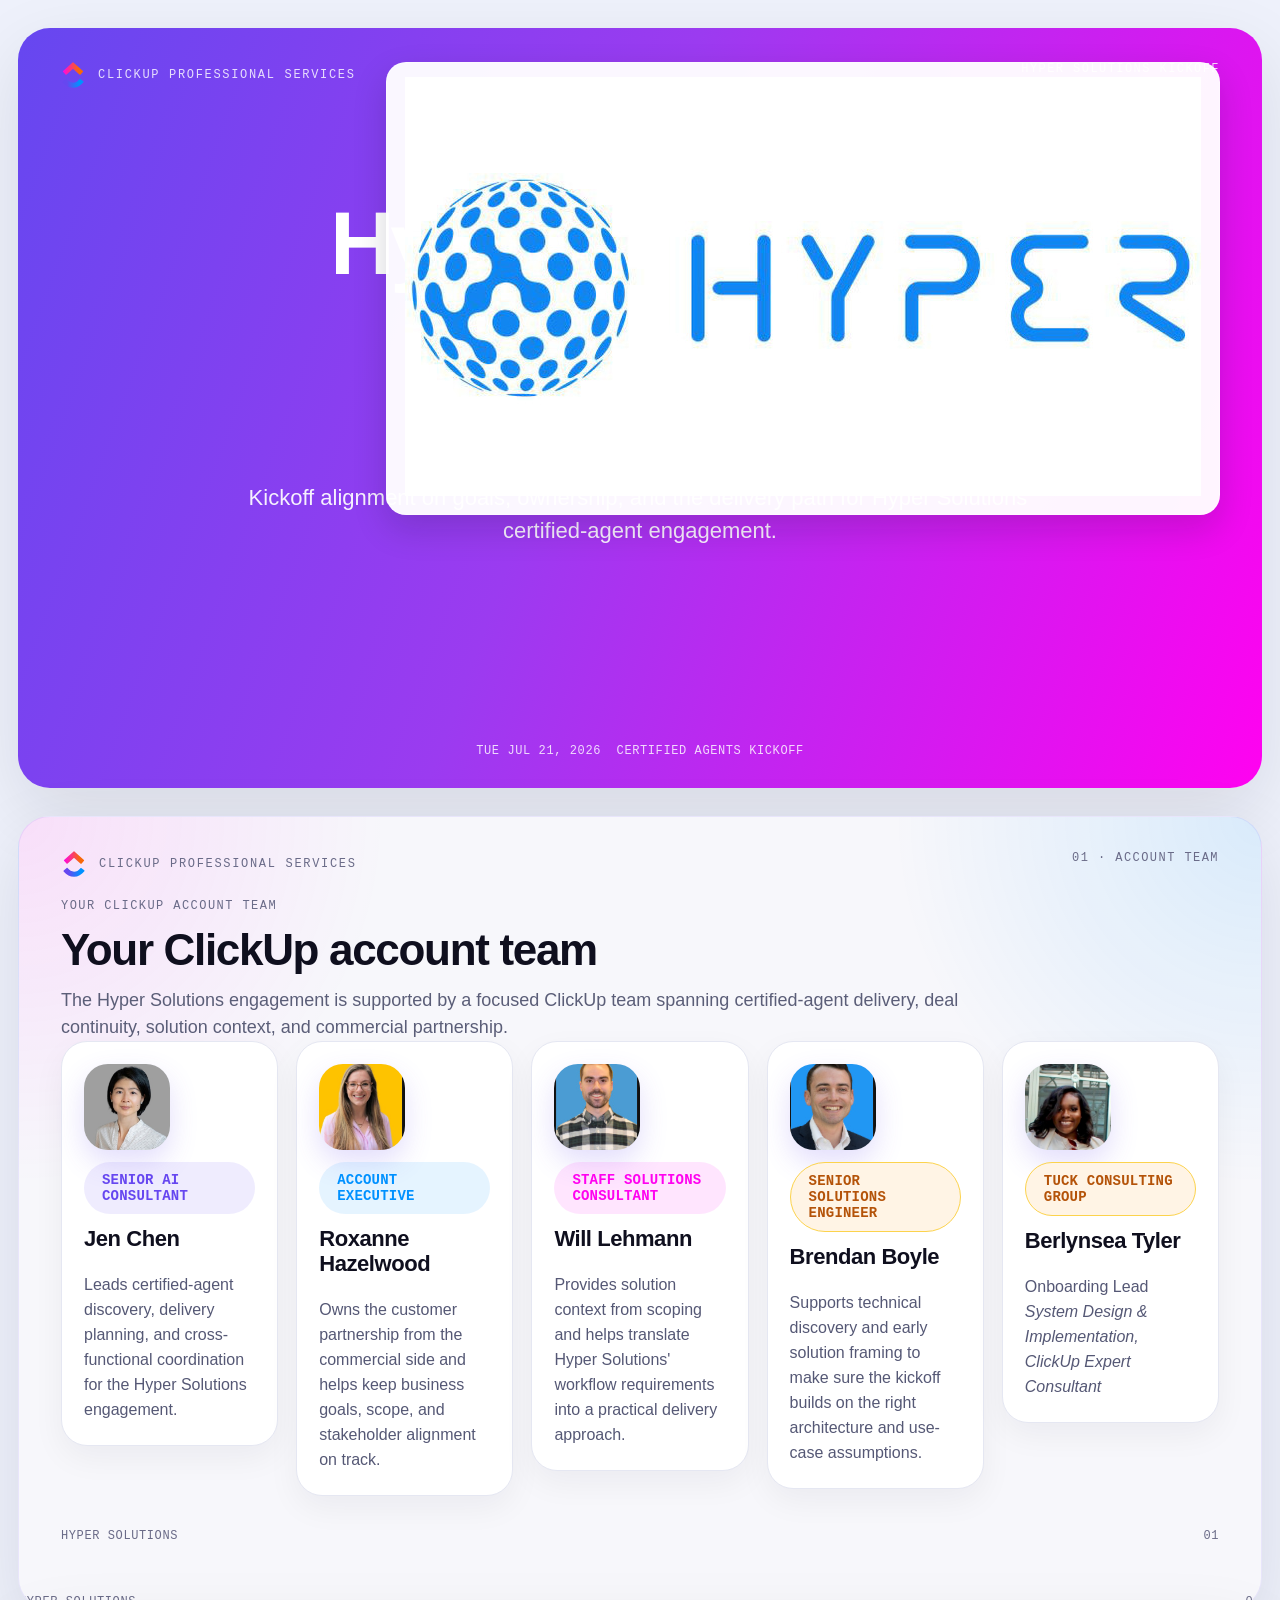
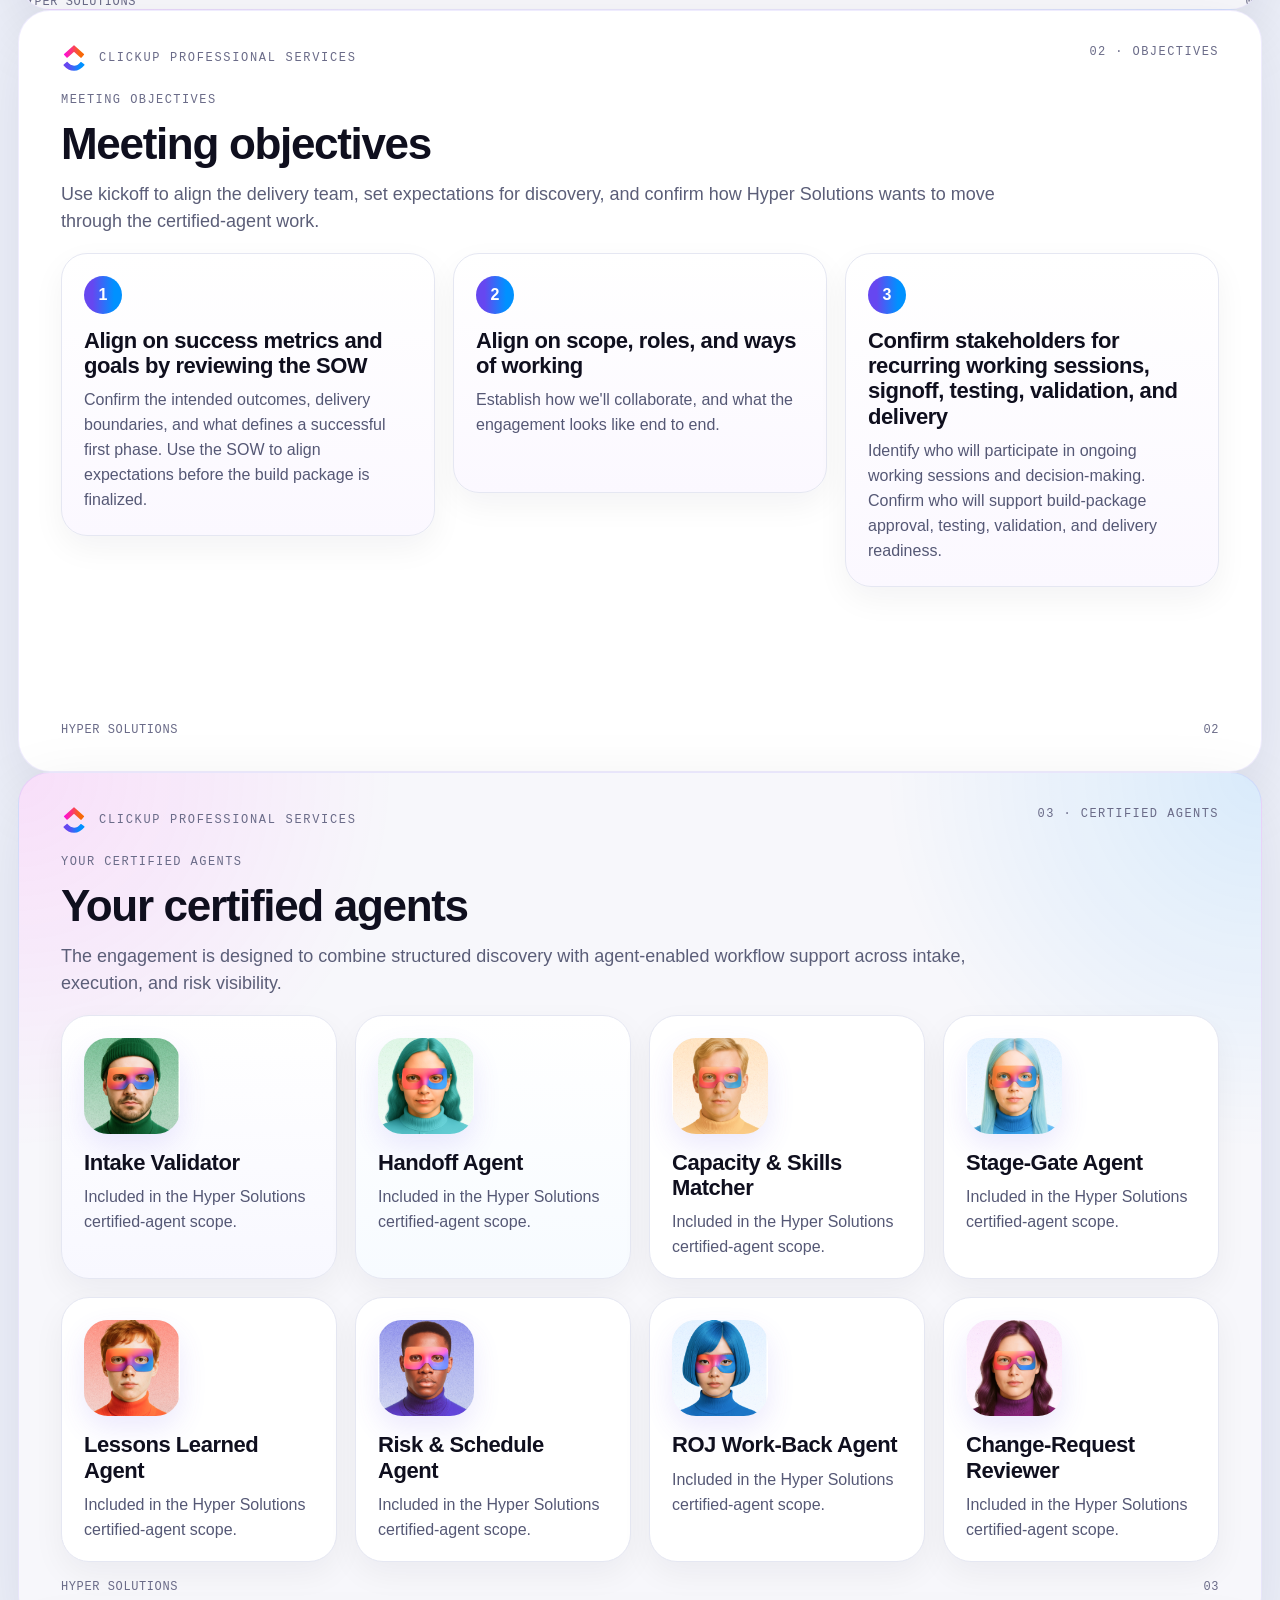
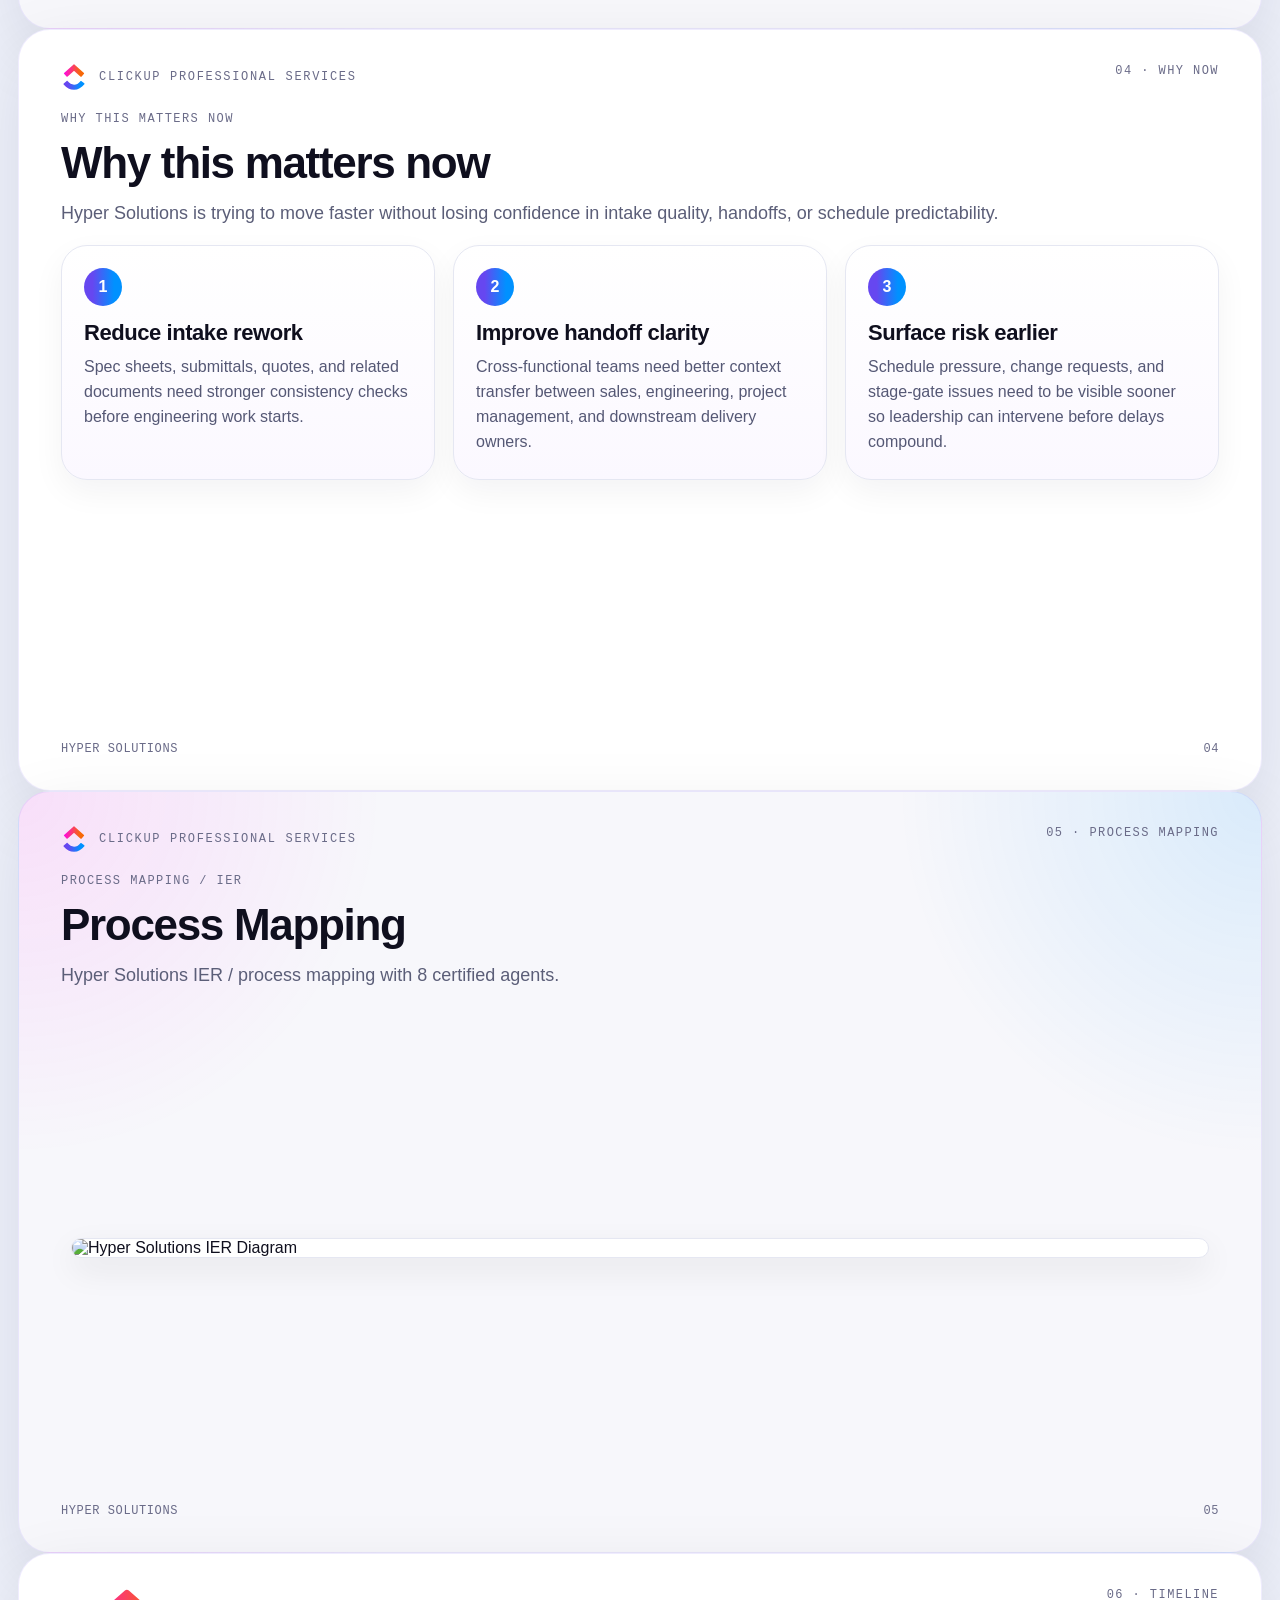
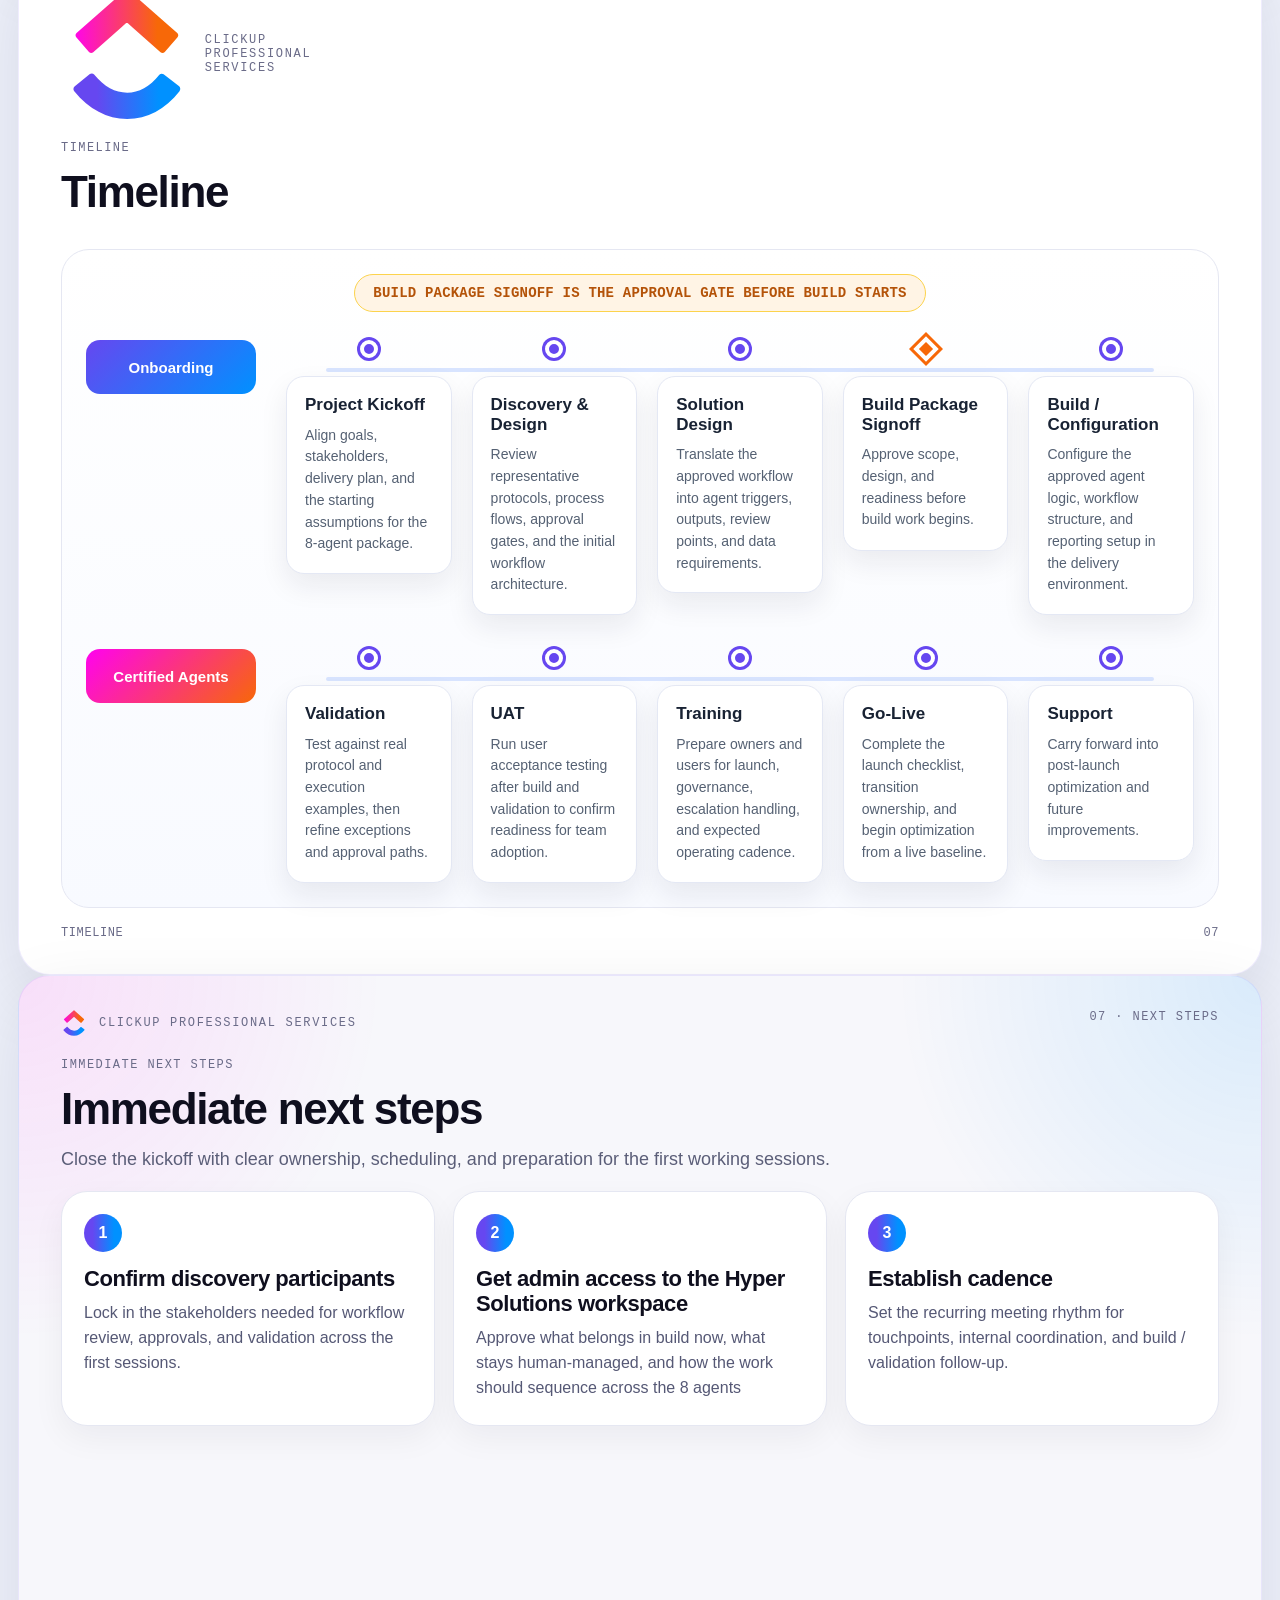
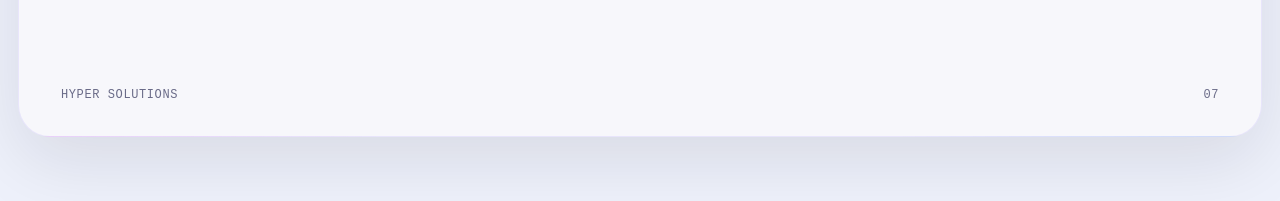
==== commit 4f7f4bc2: "update logo path" ====
--- a/index.html
+++ b/index.html
@@ -12,7 +12,7 @@
 <div class="slide-shell">
 <!-- <div class="cover-badge"><img alt="Hyper Solutions logo" class="cover-logo-image" src="AE/AAABBQEBAQEBAQAAAAAAAAADAAECBAUGBwgJCgsBAAEFAQEBAQEBAAAAAAAAAAEAAgMEBQYHCAkKCxAAAQQBAwIEAgUHBggFAwwzAQACEQMEIRIxBUFRYRMicYEyBhSRobFCIyQVUsFiMzRygtFDByWSU/[base64]/2gAMAwEAAhEDEQA/APVVm5fVix9VWO1rvXsNTcixwbS1zXelY0vn9Jd6m6urGZ+mut/4L9Mhdf6iMXCyp9RtVVBdbZUdrwXuFVFVVha/Y+12/wDS/wCA/wC21i9SrZhdH6b1nJxSzKxGMrxsEEjGqe472XW1n9M1zGtZ/hf53061ZwcvxcJl+nLghH96fDxD9KP9Rr5s3DxCP6I4pH+rxV/3zoDO6hbbk1vssxiy4fY67vSrsymVbjdj41R2Orba702/a91n0/Z6ChT1XqdeHVk2MtGRba537Ms2faPQbPq/Z2PFduZ6W31Kv5m30v5z1vzx42Ni9bxsf6zX1vszsWsn7LS72Osx3WPqbtLX2tc5/wCkYzf/ANuKv0h1X1tuGXnVHHyOnPY6q7HcWtcCfVbS/wBQP91T6/zHb/0n+CVj24ASMoARxERzafzeTXHwR9XrjOf+UYeORMQJEnJ6sWvzw+fil+7wx/Qejxeottttx7gK7aS0Egy0izWrn9JTa/8A7j3sZZ+561f6VXVyeK5vVPrHn1ZOP9nzsWuythaSK7qSdlDc1v0/a51WRRdS6v8A8BW70TPOf06q57XV3MmrIrfq5ttZ9K5jv7bVWz4OCiO0OIfu+5Hijwn9Li4WfDl4rB7y4T34D1b6SSo4fVqcvPzcFjHNfglge50bXbxu9mv5u385QiMiJECxEXLwF8LMZAEAn5jQ/wCk3kkHMyWYmJdlPBcyit1rg3khgLyG/wCaoYGbXnYNObW1zWXsDwx0bhP5uiXDLh4q9N8N/wBZXEL4b9VXXg2Uln9G6zjdXxTkUNdWWPNdlVmj2OHZ8fvNSyOs41PVsbpW11mRktc87QIY0Bxa63+vscj7WQSlDhPFAEyH7oh8y33IcIlxDhlQie/E6CSodX6o7ptLLW4t2Xvfs20N3EaE7n/yVlO+uJY0vs6VnMrbq9xrgADl2u1Px8tlyR4oRsecVs8+OBqUqPkXpElV6d1HE6liMy8R++p+muhaR9Jj2/mvaqPVvrLidOyW4TarcvLc3caKG7i1vi/+smxw5JTMBE8Yu4/u8O/EullhGImZDhOx732dhJc5/wA77P8Ayozv+21u4+QbsWvINb6zYwP9J4h4kbtj2/vpZMGTGAZir21if+iiGaE74TdeBCZJc5/zvs/8p8/51LQ6P9YMLqxsrqD6cmn+dx7hteO26Pzm7v8A1InT5bNCJlKHpG5BEq8+FEeYxSkIiWp2B9P/AEn/0O5ORXV9Yhl5GQ1mPbUMHDrJPuv9Rzsj9H+Y5jq6q/U/4tUOjsyOgOzcz6w5LWDLsDWAuNhsc3eXXNrYHO2uY5u1m36H84m+sHTDl9RpwMdxpywLM7EtfrW95c37Ri8bmPZsovZZ7/6ioPty/rlnVY+1uAMKt7rHOmx255Yx8V/ovzq1p48cZYxcuHDKA9+VDjxY8Z/U+3/tZfP8/rc7JOUZ6RvKJH2RfoyTn/O8f+z/AEWgxmdXl2fWHp2LbV05uQbGlhDQaw79I01tdu9Jzd+/2ejUuh6zk1/WXpvodEvFl1L223YpJqc5kObt/SbPoWOa7/Rf+BqI65i4ebX9VnYznYzQzCdeXAPJsY1u/wBHb9F3qfv/APCKqcFn1Nd9vdYc66+cfHrj0mhultll1n6bc79E36Lf/UcspGcoSMOHNECXKD5vfxfo+7/6PiWRiIRnES4sUrHMn5fZyfpe3/KbeyHOu6MPq1fltd1uzHEtl2pb+mFL742730s2e929/wDOq50V2T9oqovu9TLxcRlXUa5Li2xxbbiFzvoWP9L7R6r2OWbmMwaBX9dLBZvsqrsZhEgA2vYKKz60fzbaj+5/wv8AwS1OjtY7qOTmBrm3dQx8bIyK3ERUSw11UN03Pd7LnWf9bVbIAMUqGhuUtI+nmiYRzY4/6qMPl/1jPj/nI3vpGOp15ccUsUz/AKyUvm/qOyuX6dm42B1v6w5eW/0qK3Y+95BMbg5jdG7ne5zl1C5votddn1i6/XY0PY51Ic1wkEbX8tKg5euDPd1wRut697EzZ748Nb8Uqv8A2U1uqfWz6v5PTMvGpy99t1FldbfTsEucxzWNl1e36S0fqz/yBg/8S1R610/AZ0fOezGqa9uNaWuFbQQQx0EHapfVn/kDA/4lqfkOL7t+rEgPdF8ZjL9A/uxgsh7n3j9YYk+2a4AY/pf1pSaNuFb0brWR1istZ0vIqdZnsJgixvuY6pn59l1h9n/GX/8ABJvqniX3nI6/mtjJ6if0Tf3KR9Brf6+1n/WqqkX67/8AicyfjX/58YtrHa1uPU1oDWtY0Bo0AAHASlll92Ej8+Q+yZdfawcMq/wuOP8A4UqOMe+Yj5YD3RH/AFmXij/3P/PRZ/UcLp1H2jNtFNUhocZMuPDWtYHOcsx310+rbWkjL3ECdorsk+QliD9bmtdf0ZrgHNdnVhzTqCCdWlbI6b04EEYtII1B9Nv/AJFNEMEccJ5BORnxfJKMB6Tw/pQmuM80sk4wMIiFfMJSPq9X70XG+plFoxcvMNRx8fNyHXY1B021n6Lmj938xv8Axf8Ao1X6jbkfV/r2R1m2g5HT81tbLbWxvqLQ1nf812z+3/1fVLkcuvE6l9bb8Xq923Gw62OxMZztldhLWvsc79/6Tv8AjP8Ai6rFJhye5myzkP1ZgfcgLlL2xwVGH9f5PWsyw9vFjhE+sTHBI+mPGeL1S/q/P6XrQQ4AjUHUFOq/27BH/air/Pb/AHoxDLa4+kx47HQgjxCpkEbghtAg7EFyH/XD6uVvdW7NbuaYO1j3CR+69jHMf/ZWd03Ir6x9bHdT6e0jCx6DTbfBaLXn6LdYd9Et+l/of+KVZ3T876tEl+LX1bpAM7jW031N5cXe33f+ev8Awqul6R1LpnUMUP6c5pqaADW0BpZP5r6vzFeyRx4YSnhjLJHJE4/dMhKEePfihGEZQyf1ZtSEsmWcY5TGEoHj9sRMZnh2qfFLih/cf//R9I6jh2ZGx1R22Br6/U03sFrfTdfjv/wd9X/Tr3/8GuSNDqMGrqDMhmN12y59NeRWSGZJb9OvJZY30MfJs/Oryq6bPtVX6b3rulj9Xq6RbTli+6uiDWctz2tdXuj9CMllg2b/AE/5VeR6Xo/911b5bLKIoxJh80iI8X6sfNx/vYvV62rnxwJviHGdACa9f6PB/rGjjdQqNGMOqNpxfrJkVvZi2W1e+SX049ljmsf6HqO/we7/ANJoXSfUx46b9arWZF+Za12Ji3RkOBG5rrHODXsrZa7+Z3/8J/LVvPoqZnVvzMmmzJthuBXaxrXVZAbt9bCdZ9Ol3sf6Fvq/rP8Ah96jXit+14LMjNr/AGvVUC6x9bftFrdz9rR/o8b+c9VlTPtFlX/ain9MpOKBia09zX0g8UJ+ueOOCXB6MP6H/QWcMhIXrwaan0zj6Yz90cXrytTFf1F1fU6OoWU5fULDWacB/vooJc5uPu9r6Wu/w7MVn6x6NHq/zli6XBxTi4zKn2G60NAtvd9KxwEGx/8Ar7FX6azprA5uO9ltouu9V4DQ43z+tbmtDf0n/otaCr58hndR4Y3eg4Y3wxj6f3Ys2GAjVyuVd+KW+t/1lKtR0/Dx8nIy6a9l+WWm98k7iwbWe0na3+wrKSijxVLhuq9dbcN/p/4bMeGxdXfpvv8A1f8ABR30VZFFmPc3fVc0ssbqJa4bXN9vu+imxcajEx68bHbsppaGMbJMAebvcipJerh68F/4HH/3yvTxdOKv8Lha+dgYvUMZ+JmM9WiyNzJLfone33MLX/SajgBoDQIA0ATpJHi4Rd8Fnh/c4vTx1/W+RXp4jtxUL/e4f0Wtl9Pw811Dsmv1DjWC6kyRte36LvaW7v6jlZSSSPFUbvh14b+X+twqHDZquL9Lv4cSlQ6l0PpXVC12dQLXsENfJa6P3d9bmOcz+Sr6SOL3OMe1xcfT274/+atye3wn3OHg68fy/wDOcP8A5lfVr/uIf+3LP/Si18bHpxcevGobsppaGVs1MNaIaPd7kVJSZ/vND3/dq/T7vHV+HGsxexZ9r276+3w/9ypU8bpHTcTMtzcahtWRe3bY5sgETu/m/wCbbud9Pa1XElHHjqXDxVXr4duH+v8A1WSXBceKrv0cX739V//ZOEJJTQQhAAAAAABXAAAAAQEAAAAPAEEAZABvAGIAZQAgAFAAaABvAHQAbwBzAGgAbwBwAAAAFABBAGQAbwBiAGUAIABQAGgAbwB0AG8AcwBoAG8AcAAgADIAMAAyADYAAAABADhCSU0EBgAAAAAABwAEAAAAAQEA/[base64]//8AAKACAAQAAAABAAADIKADAAQAAAABAAAA5AAAAAAAAAAGAQMAAwAAAAEABgAAARoABQAAAAEAAAFuARsABQAAAAEAAAF2ASgAAwAAAAEAAgAAAgEABAAAAAEAAAF+AgIABAAAAAEAAA4oAAAAAAAAAEgAAAABAAAASAAAAAH/2P/tAAxBZG9iZV9DTQAC/+4ADkFkb2JlAGSAAAAAAf/bAIQADAgICAkIDAkJDBELCgsRFQ8MDA8VGBMTFRMTGBEMDAwMDAwRDAwMDAwMDAwMDAwMDAwMDAwMDAwMDAwMDAwMDAENCwsNDg0QDg4QFA4ODhQUDg4ODhQRDAwMDAwREQwMDAwMDBEMDAwMDAwMDAwMDAwMDAwMDAwMDAwMDAwMDAwM/8AAEQgALgCgAwEiAAIRAQMRAf/dAAQACv/[base64]/cRAAICAQIEBAMEBQYHBwYFNQEAAhEDITESBEFRYXEiEwUygZEUobFCI8FS0fAzJGLhcoKSQ1MVY3M08SUGFqKygwcmNcLSRJNUoxdkRVU2dGXi8rOEw9N14/NGlKSFtJXE1OT0pbXF1eX1VmZ2hpamtsbW5vYnN0dXZ3eHl6e3x//aAAwDAQACEQMRAD8A9VWbl9WLH1VY7Wu9ew1NyLHBtLXNd6VjS+f0l3qbq6sZn6a63/gv0yF1/qIxcLKn1G1VUF1tlR2vBe4VUVVWFr9j7Xb/ANL/AID/ALbWL1KtmF0fpvWcnFLMrEYyvGwQSMap7jvZdbWf0zXMa1n+F/nfTrVnBy/FwmX6cuCEf3p8PEP0o/1GvmzcPEI/ojikf6vFX/fOgM7qFtuTW+yzGLLh9jru9KuzKZVuN2PjVHY6ttrvTb9r3WfT9noKFPVep14dWTYy0ZFtrnfsyzZ9o9Bs+r9nY8V25npbfUq/mbfS/nPW/PHjY2L1vGx/rNfW+zOxayfstLvY6zHdY+pu0tfa1zn/AKRjN/8A24q/SHVfW24ZedUcfI6c9jqrsdxa1wJ9VtL/AFA/3VPr/Mdv/Sf4JWPbgBIygBHERHNp/N5NcfBH1euM5/5Rh45ExAkScnqxa/PD5+KX7vDH9B6PF6i2223HuArtpLQSDLSLNauf0lNr/wDuPexln7nrV/pVdXJ4rm9U+sefVk4/2fOxa7K2FpIrupJ2UNzW/T9rnVZFF1Lq/wDwFbvRM85/TqrntdXcyasit+rm21n0rmO/ttVbPg4KI7Q4h+77keKPCf0uLhZ8OXisHvLhPfgPVvpJKjh9Wpy8/NwWMc1+CWB7nRtdvG72a/m7fzlCIyIkQLERcvAXwsxkAQCfmND/AKTeSQczJZiYl2U8FzKK3WuDeSGAvIb/AJqhgZtedg05tbXNZewPDHRuE/m6JcMuHir03w3/AFlcQvhv1VdeDZSWf0brON1fFORQ11ZY812VWaPY4dnx+81LI6zjU9WxulbXWZGS1zztAhjQHFrrf6+xyPtZBKUOE8UATIfuiHzLfchwiXEOGVCJ78ToJKh1fqjum0stbi3Ze9+zbQ3cRoTuf/JWU764ljS+zpWcytur3GuAAOXa7U/Hy2XJHihGx5xWzz44GpSo+RekSVXp3UcTqWIzLxH76n6a6FpH0mPb+a9qo9W+suJ07JbhNqty8tzdxoobuLW+L/6ybHDklMwETxi7j+7w78S6WWEYiZkOE7HvfZ2Elzn/ADvs/wDKjO/7bW7j5Buxa8g1vrNjA/0niHiRu2Pb++lkwZMYBmKvbWJ/6KIZoTvhN14EJklzn/O+z/ynz/nUtDo/1gwurGyuoPpyaf53HuG147bo/Obu/wDUidPls0ImUoekbkESrz4UR5jFKQiJanYH0/8ASf/Q7k5FdX1iGXkZDWY9tQwcOsk+6/1HOyP0f5jmOrqr9T/i1Q6OzI6A7NzPrDktYMuwNYC42Gxzd5dc2tgc7a5jm7Wbfofzib6wdMOX1GnAx3GnLAszsS1+tb3lzftGLxuY9myi9lnv/qKg+3L+uWdVj7W4Awq3usc6bHbnljHxX+i/OrWnjxxljFy4cMoD35UOPFjxn9T7f+1l8/z+tzsk5RnpG8okfZF+jJOf87x/7P8ARaDGZ1eXZ9YenYttXTm5BsaWENBrDv0jTW1270nN37/Z6NS6HrOTX9Zem+h0S8WXUvbbdikmpzmQ5u39Js+hY5rv9F/4GojrmLh5tf1WdjOdjNDMJ15cA8mxjW7/AEdv0Xep+/8A8IqpwWfU13291hzrr5x8euPSaG6W2WXWfptzv0Tfot/9RyykZyhIw4c0QJcoPm9/F+j7v/o+JZGIhGcRLixSscyfl9nJ+l7f8pt7Ic67ow+rV+W13W7McS2Xalv6YUvvjbvfSzZ73b3/AM6rnRXZP2iqi+71MvFxGVdRrkuLbHFtuIXO+hY/0vtHqvY5ZuYzBoFf10sFm+yquxmESADa9gorPrR/NtqP7n/C/wDBLU6O1juo5OYGubd1DHxsjIrcRFRLDXVQ3Tc93sudZ/1tVsgAxSoaG5S0j6eaJhHNjj/qow+X/WM+P+cje+kY6nXlxxSxTP8ArJS+b+o7K5fp2bjYHW/rDl5b/Sordj73kExuDmN0bud7nOXULm+i112fWLr9djQ9jnUhzXCQRtfy0qDl64M93XBG63r3sTNnvjw1vxSq/wDZTW6p9bPq/k9My8anL323UWV1t9OwS5zHNY2XV7fpLR+rP/IGD/xLVHrXT8BnR857Mapr241pa4VtBBDHQQdql9Wf+QMD/iWp+Q4vu36sSA90XxmMv0D+7GCyHufeP1hiT7ZrgBj+l/WlJo24VvRutZHWKy1nS8ip1mewmCLG+5jqmfn2XWH2f8Zf/wAEm+qeJfecjr+a2MnqJ/RN/cpH0Gt/r7Wf9aqqRfrv/wCJzJ+Nf/nxi2sdrW49TWgNa1jQGjQAAcBKWWX3YSPz5D7Jl19rBwyr/C44/wDhSo4x75iPlgPdEf8AWZeKP/c/89Fn9RwunUfaM20U1SGhxky48Na1gc5yzHfXT6ttaSMvcQJ2iuyT5CWIP1ua11/RmuAc12dWHNOoIJ1aVsjpvTgQRi0gjUH02/8AkU0QwRxwnkE5GfF8kowHpPD+lCa4zzSyTjAwiIV8wlI+r1fvRcb6mUWjFy8w1HHx83IddjUHTbWfouaP3fzG/wDF/wCjVfqNuR9X+vZHWbaDkdPzW1sttbG+otDWd/zXbP7f/V9UuRy68TqX1tvxer3bcbDrY7ExnO2V2Eta+xzv3/pO/wCM/wCLqsUmHJ7mbLOQ/VmB9yAuUvbHBUYf1/k9azLD28WOET6xMcEj6Y8Z4vVL+r8/petBDgCNQdQU6r/bsEf9qKv89v8AejEMtrj6THjsdCCPEKmQRuCG0CDsQXIf9cPq5W91bs1u5pg7WPcJH7r2Mcx/9lZ3TcivrH1sd1Pp7SMLHoNNt8Fotefot1h30S36X+h/4pVndPzvq0SX4tfVukAzuNbTfU3lxd7fd/56/wDCq6XpHUumdQxQ/pzmmpoANbQGlk/mvq/MV7JHHhhKeGMskckTj90yEoR49+KEYRlDJ/Vm1ISyZZxjlMYSgeP2xExmeHap8UuKH9x//9H0jqOHZkbHVHbYGvr9TTewWt9N1+O//B31f9Ovf/wa5I0OowauoMyGY3XbLn015FZIZklv068lljfQx8mz86vKrps+1Vfpveu6WP1erpFtOWL7q6INZy3Pa11e6P0IyWWDZv8AT/lV5Hpej/3XVvlssoijEmHzSIjxfqx83H+9i9XraufHAm+IcZ0AJr1/o8H+saON1Co0Yw6o2nF+smRW9mLZbV75JfTj2WOax/oeo7/B7v8A0mhdJ9THjpv1qtZkX5lrXYmLdGQ4Ebmusc4Neytlrv5nf/wn8tW8+ipmdW/MyabMm2G4FdrGtdVkBu31sJ1n06Xex/oW+r+s/wCH3qNeK37XgsyM2v8Aa9VQLrH1t+0Wt3P2tH+jxv5z1WVM+0WVf9qKf0yk4oGJrT3NfSDxQn65444JcHow/of9BZwyEhevBpqfTOPpjP3RxevK1MV/UXV9To6hZTl9QsNZpwH++iglzm4+72vpa7/DsxWfrHo0er/OWLpcHFOLjMqfYbrQ0C2930rHAQbH/wCvsVfprOmsDm472W2i671XgNDjfP61ua0N/Sf+i1oKvnyGd1Hhjd6DhjfDGPp/dizYYCNXK5V34pb63/WUq1HT8PHycjLpr2X5Zab3yTuLBtZ7Sdrf7CspKKPFUuG6r11tw3+n/hsx4bF1d+m+/wDV/wAFHfRVkUWY9zd9VzSyxuolrhtc32+76KbFxqMTHrxsduymloYxskwB5u9yKkl6uHrwX/gcf/fK9PF04q/wuFr52Bi9Qxn4mYz1aLI3Mkt+id7fcwtf9JqOAGgNAgDQBOkkeLhF3wWeH9zi9PHX9b5FeniO3FQv97h/Ra2X0/DzXUOya/UONYLqTJG17fou9pbu/qOVlJJI8VRu+HXhv5f63CocNmq4v0u/hxKVDqXQ+ldULXZ1AtewQ18lro/d31uY5zP5KvpI4vc4x7XFx9Pbvj/5q3J7fCfc4eDrx/L/AM5w/wDmV9Wv+4h/7cs/9KLXxsenFx68ahuymloZWzUw1oho93uRUlJn+80Pf92r9Pu8dX4cazF7Fn2vbvr7fD/3KlTxukdNxMy3NxqG1ZF7dtjmyARO7+b/AJtu5309rVcSUceOpcPFVevh24f6/wDVZJcFx4qu/Rxfvf1X/9n/4Q2maHR0cDovL25zLmFkb2JlLmNvbS94YXAvMS4wLwA8P3hwYWNrZXQgYmVnaW49Iu+7vyIgaWQ9Ilc1TTBNcENlaGlIenJlU3pOVGN6a2M5ZCI/[base64]/9sAQwADAgICAgIDAgICAwMDAwQGBAQEBAQIBgYFBgkICgoJCAkJCgwPDAoLDgsJCQ0RDQ4PEBAREAoMEhMSEBMPEBAQ/9sAQwEDAwMEAwQIBAQIEAsJCxAQEBAQEBAQEBAQEBAQEBAQEBAQEBAQEBAQEBAQEBAQEBAQEBAQEBAQEBAQEBAQEBAQ/8AAEQgBowMcAwERAAIRAQMRAf/EAB0AAQABBAMBAAAAAAAAAAAAAAAIAQIHCQMFBgT/xABcEAABAwMCAwQFAw4KBggEBwABAAIDBAURBgcSITEIQVFhEyIycYEUQpEVGCM3UlZicnWUobGy0hYzNnSCkqKzwdEXJENTk/AlJjQ1V4TC00Rjc+EnRUZVZIOj/8QAHAEBAAEFAQEAAAAAAAAAAAAAAAcBAgUGCAME/8QASxEAAQMDAgIECgYIBgEEAgMBAAECAwQFEQYhEjEHE0FRFCIyYXGBkbHB0RVCUpKh8BYXIzM0NVRyJFNigrLh8UNzwtKD4iVjovL/2gAMAwEAAhEDEQA/[base64]/vC3PVlp4+E8Pgq8LGIWI57ywtk9CPFWx+Injl7vaUwRFkMyR1Vsbkaqqpc1mUxyKOlia0H0vCMd/gqxK2qTrYzxWWOm/ZPOpuGrdJ2sf8ASGo7ZTY5kS1bGfoJXskM8y8HAFVkKdY3kdI/enakOcwa8swc0+t/rLF9qWSuf+7YYuTUNDDtI8+mk3X23rjwUuuLPKTyAFU3OV5yWuvg/eswe8F5oaj90/3no2VUcwZLDUteyUAsLBxBw94WOlqYYv2a+UfejJpV4k2RD6HElg4m/OASJXKnHIXOz/[base64]/NTytw3M1xPa5Ly6xUOiLHCz0kly1JLxTtb/NGcwfJ8jT5FZGntrHzNiiXr1X7O3wMbVXV8TN16v8TDlf2nb9dbyzT+2FFdtXXh59HFWVjfk9KCeXE2mh4cs7wZHclvTdFxsh6+5ObTtTsTx9vTxdpptXq+ZJeop06xV2ReW67fZM0bZ6M3Hp3N1NuvrGprri8YZaqThjo6bP3fB/Gn9A8D1Wi3yuoZpfB7QzDU+t/wCfz6DdLRQT0sfX3N+Xfn7OxgHtBdqDUDdTVOjtu5G2uktchgqa+OMfKJXd4Z/uwD396kjRuhUkhbV3JOJrk2/OTQNYasqJZ+rt6+T+e1DKnZE17rbXGhbjVaxqqivNHXehoaubnJPGWAuy7vw7IWm6/tVJbK1rLezbH55m06Du9Xc6Vy178rn88jn7TLd27XY6LXe29/roBaWF1wpKUCRr4859KIzyk4e/PQKzRclnllWnvEfFxbJ6V27D01lHd406+1vwib/V7N+0xvtf2wTqB0elN12GkNTiKO70BMPonOOA6Rreh55yMN8WEc1tGoej9tA3w60PyxN+r8yb813X3mt2TXctWiUN0Z4/Lj5c9s8KNx8DLOoKHfPSjRd9Gajp9a2rgMxpKtkVPViPGQY5WERyD8ZpJ8D0WqU8lnuSpBVReDyd+7kVe5U7O7PZ2m0SRXe1NWqhf4RGvZ4rOFO/Kc8c8dvI6bS/ahpKy5iw6kpTZ7tHhj6G7A0by48gI5y30bsnkA8RZzyyr6/Sz42ddF40fe3f8M+7J427ViTu6uT8/[base64]/APtyPA7o77aZ26sNXZtbahNTf6hmPkNidwvpmu7jI7JZ/wDUIa/va0LO2LStfe5WrRMw3vX/ALMNetRUlvp+qqt3Hiuy7f75rDUVdebFoi1WLSzGyRTzSRSzV9ZUOAI4quV3pJS0c3E9QR34WZ1vaqW0MZBNNxy49nqQwukK6qqJlljZiMzPu7t7oXXFjjl1/WT01qtLzWSllSYo+Qx6+OZHgBzWr2C71lpkzQ+WuxtV7tFLcGdbVr4qEXL12mdI7dNqNNbD6Jt1FRscGSXGpic51QR84ges4eBe9x/BCk+HQtTdU+k77Jhy+j4Ea1WsIbM1aWxdn5+shnPsw703/[base64]/x039ab/aNMpOkaanr0SVniO2X0Lt9kzQNhdhN46Wk1/aba+KC5j0jjRS+iZISfXbIz1m8Wc5wtGXVV708i29V2T0G6fozaL65K+NP+RmGrp57Fpmem05SB09BRPFHA92Q57Ij6Np8iQAtVar6usY+ZcNc5OJfMqplfZk2VzY6GjfHTJlWtXCedE28xBybtLt1bWOt+9O3Vpv1DHI6IOp4jT1VKDkOa1/Hl3Mdym+HRclDH4Vp6ZyOXt2wv3iHZ9WMrnJS6gj4mp9Xfb7iEptnJtrdSbfi1aNust3sgOJaG5P+USUxdz9E9sgyAOgyCPAqKdRR3C3VqyXJuJPtJ2/dJP086hraTq6L939nfl289zxF63R1NsLqBtq11pl9VpK4TOfQXK2ucWU4PIMdDITwlvL1Q4DlkBZ2k07S6tpeOgfioRMq13b6FNeqLvWaTrlWpb/[base64]/i2H/eu9Y/NWwpHRafVYqv8AaT/Y+q3+5yc183I1NZqvUbUloHdXAv8A6nav+x3LPIxJvlvZa9o6CbanaOmjo68DiuNdE7ifE9/4b/bmd3vdzats0npiS/SfSFfun2fz2Gtao1JFYYvAKRPWY02T7Nmqt2q1uq9YSVlDYXTccs83Oprx84x8XPmesnU+fQbZqfWlJpmn+j6LeRNvM01nTukqvUE3h1f5H586E67BYbTpi001jsVHFSUNHH6OKCMeqwe75x81BFXU1E8yzyLnJONJFT08PUUvJCJHbf3Cvhvtt28pJX09sbTMrqgN/wDiJHE8I/ogE+8hS/[base64]/7PJx8QLvIjp5qZei26w0ayUT+a7oRL0m2p0ix1SETuXU4x59FLz2zSxpI1e1PeRaj4nzdW7nhfcTa7C77y3RN9irxMKA3JjqL0vXi9GOPh8unxyoH6Umxy3FHR88Ey9G8vg9E6J5J9zfVLgMHHUDJ+CjZrnqzBI/AxrlehDXtR9m64srqncfQNCaiCoPpLlboW+sxw5mZni0gcx3FTJofWCrwWy4PwxNkXv7kIm1rpFI3rcqHy15/nJHbQGvtSba6mh1Dp+qfDPC8Nmi/wBnO0EExv8AeMj4qTbpQ0epaZ1LIzKIi4XuXGy+pSPbXUVmnKhtSx+HuVM+02Paer9O7w7e0Vyr7bDV2y/UbZZaadpLcnqDjwI5Y5+C5frKao07eHMa/Dmrt6U5KdC0ssN6tyPlTLlTf8oRu1v2f9x9kbw/cPYq4VdTRsc6We3tw6eKPrw8B5TR8u/1gOg71JdBq2k1PB9HahZh3Jjv9S7IuGphN+/bvNBumm6jTsiXKzck3enc1N3c1zyReW5mnYvfa07vUrqWeIW7UNEwGtoncvSAcvSRnvZnPLuP0u0vUmm57C/HNi8l/[base64]/wAFF4Y+lo/3beRtOn5K1aJJq3y3HmtX7b7IaNuNz3W1ZYqFs4eamSoq3PlaZiM8oieFzvLHJZGiv98vjWWGFcx+TjxTFVlns9klfe50/aL/AHfP4GAde9tfWFyrH0e3ttp7NQRnEcs8XpZ3t8s+q34B3vUkWbovgp0//kF9nL3mi3TpEmqF62j/AD7WmcuzHvHe92dLVs+pqeL6qWyoEE00TOBk7XAlpDe44BytB1tpmPT9W2OkXZyZN30lqKa+w4qOz89x7PX+0O325noZNZabirpqUYhnEr45GA9wc0hYi3agulhTFvfz/t+Jm7lYrdcFzVp7yzR+1u2u1dLPXad03RWwRROfLVvLnPaxoJJMjySBgHkOSXG9XTUb0bXPVXdnL4FlDaLfZI1kgTCIir29m5HPdXtr3H6qy27a+hp2UlPIGPuVYeMTcuRiZ81vn3qRNP8ARyip1ly2Xu/Kke3vXkjlzb+X572nl9H9tLcy13SN+rhRXm3F/wBnYKf0Mob4sc39WHe9Zq6dGNPIz/BbL+e9xiLb0hzNlRtZvlU/Pkky7De9O7l6Rp7rQsirrRd6fnFOwEOY7qx7fLHRQfW0VdZa5Wvd4zFJlpKmmulPlnJTwtX2WNkprkbhJoWDMhDnRNqJmxZz9xx8vcOXitkbrW+pD1LZdv8Ab8jBu0VapJVle3f/AHf/AGMlWuyWzTlritVpt0FFQ0zcRwwsDWNHkFqdb111dmdfGXmbBTw09ppsQcsEON0O2JrcaprLbt7LFRWujkdDHLJTCSWctdwukyeWCeQ5dymmw9HlE+ginqt1dj/xzIjvWua2OqdHTck/P2Tt9re2tcZq+C37nW6mfBO8Ri5UjTGYTkD7Izm0+ZBB8l82oujKBGrJQP4sb8K+b1ntYOkWed6U1b6Pz4qGcdQbEbM7jzR6kqtJUNUKyP0wqaWR8Xpw7vcGEB3vPNR/T6lvFoc6gY5UROw3qfTVquiJWPTfn2/M99YbJadL2mnstloRSUNJHwQsHFiMfjO6rB1lbPNJ11Qu6mepaSCmi4afYilvN2nN1dvN37lp6gdQ/UqgMIjpJqX+Oa6Jry7j9r5x5jkpa0zoe3Xy2+Eyv8Zc+32kW6l1fX2esSJnJVTu+R7/AGd1ts1vLqal1hSWCKz65t4e6aJshZJK1zcOd6vqzD3jIWu6itN40xT+Au8ancu3kmc0/X2m/wAvhqJ+3bz8r47ew9juRri+bX3Cl1bXUBrNHOEcFy9EM1FskLgG1GfnxuzwuHc5rTk8WFr9rtlNclWGHxZ15L9rzGbutdV0Lkq6j9y1fwT/AKMg2q9W6/[base64]/MPzfBb3onSC6gm8Om/dt5Efax1gyxxeBM8tfz3GE+y/sXUbj6hOuNUwSPsFsqfSgzD/vCoHrcJH3LT7XicfdFb1rzVkdnp1tdL5fuQ0rRml5bxUfSdV5BPYuZGHZIaxuSSf0kqCGObJsnMnF6uj8ZeRrp7Su8NbuVrmpoaKWSKx2WWSCjhHSRzTwum/GceQ/BwPnLovQFgZbaLwp7f2riAtcXVLnVdSvkIYeGcgdSTy81vPG6On62oNMXCy+D0hsQ7L+3NZt/tbSR3GIw3K8SGvnafaYHeww+5v7RXMWtro+93FXwrs3Y6G0fb1tND+25uMwukDP47HA0YK1OLhWoXqzaZFjipk68wd2wdQ19i2YqKe3vc36q1cVE9ze6Bxy8fQMLeej63R3G+I2T6u/rTkaXr2rdS2lq03JdvV2mv/wA/+QulOtSLaoIEkiVf4bkU93VeMqTSb064b2+g9YZoIk/xSb/nuJ8dillYNn/9aDuB1zqjBxfccXP+1lc6dJDIvpZyI/[base64]/onB/pqCek6xLbpm1sX11wTP0eXf6RjWnk7CVjsCMkZ6d3VRcrHPbh/[base64]/dNBdyLSDssvUa7oPCKVOGriReL/Uidu/wMBG6r0pcern/[base64]/lNTFUNDaioz1iY054Wtb6nH0IHJTJXawtun6DwezpxSYxn4+kiG26Tmv0vhVf+fxJb2i67f6VdR6Bs14tVLLTxCKntzKhpk4R3BvUqI66C516urnI7Pf2ErU0tDQRJTRKh6W4U5qKGppmHBlhexp8CRj/FfJFJw1COU+meLNK6NPOa2Lx2et4rdqCeyx6IutbIxzmxVcMBfBKPuy8Hh5+5dI0euLU2iZ1j0OfanSlfJVvwwkDsL2QzYrhT6x3LFPPV07vSUdtafSRxP+6kPzj4N6BaDq3Xz65j6O27M9/wCBvWl9Ctp18Jrt3/nzkgtV7laA0I/[base64]/S5qfqLXdmuDc1L+Ffz5iC63R11tq4g5f7T1e23ZF3I1bWQ1WqqGTT9pa77MZwBVObnoyMcxy7z0WKvHSHb6Bix0C8Sqip+djJ2fQtwr3I6qXCZT7PzJ1aa0zatI6fodN2OlEFFQRCOJg8B1z5nqVBFxqfDJ/CKndyk3W+kZQwJTpyQ+a+6x0fpkCK/ajttse85AmqWtJ+BVUoK64N/YsXbzHk+soaByqqpudjar7Z79b/lVkulNcYce3BMHD6W9F5z009LtMzDvYfRTVMNUmYl8Uwl2hezTTbpxnUmnjFQahhZwuef4qrYByY7nyI7it10drOWyuSKr/dZ9ho2rtJJc2rNQeX+fORGuvZ/3jste23VG312ncZA1s1JAZmOGe57eIfScKYItaWBVWoR+/rIul0jd5mcEjf8AiSl7JGyGoNtKev1TrOH5HcbnEynho+PidDCDk8Xg4uxy8lFevtU0t/mZFTpshJ+h9OVVojWSo5/nzkia+4UVppJa64VUNLSQAuklmcGtAxkkk+4qO4YpZZOriTJv8s0UEfWyKdHZ9b6I1myopdO6ktN0GDHNFFUNlyCMEFoPTHJfXU0NdRoj3MVPOudj4qe40dwzGj8+sivvt2RbjHW1Gq9saVktLUEy1Fp4iHsceZMWPbB6Y/X1EsaV16zqG0Ny2ROTvmRXqjRD4J3VtD9b8952nY10JuJo/[base64]/eJ39/[base64]/R34rR639FZ3TdidqS5thb5MXjONY1LemaftXG7ynH2bI6SqNEbeWy33Nzn3WpD7hcpHj7I+qm9Z3Ge9wBDc/gL5NQ1TLrdllh/dx+Kno/PvPp09SOttsTrObjDfap7Q1VpSR+3OiK4xXSSPNxrYzzpg7pGwdz3d5+by+6W96F0hHc5PpKrT9mnJDUdcasS3t8Gpuf58xDyguFbHeKavFXKKn5QyQStk9bj4h63F934lTT4DF1buFviYX3dxEKVlZxtnR/and3m2O3/KHUNM+s9WcxtdJgfPLfW/SuSHpxqitOp4l6tqo8538I6O4SrHNl55LUfEx2DBHad35k2rs0Ni02GG/wB4YRE8+zSwd8h/[base64]/FT/ABQUscPU0TMIhB6OrJZVmlk5+jtO40ZrnVGgbtFetK3mahqAQSM4ZKMjLZWj22+fgvluVnoL3ArJo/Gwvfzwe9Hda60VCJE/xMp3cjYpshunRbuaGo9QxsbBWwu9BX04BxHOOpH4Lh6w94XM2pLG+0VjoJ+XYdE6eu8d1o0fF5XaZJIYO5YNFbGiRoZ7OTjkLQ0kNDgBnn0V7+CLxl5lqMeioiciFvbi1jd/q/ZtB0lbIy2sovl00bXc5JjI5oLvHAaMeZcpj6MLLFWRvr5eaKQ90h3iWmkSii7SMlBcLha66G4W+umpain5wTxy+jkae/mOilqppqK4MdTyp2KnaRnA+soJGz57U7u8nH2Xu0DVbm0z9Jarq2/wioo/SRTY4flcYGCS35rwOre8c/EDn7X2kXWRyVFJ5Ck26I1U67udS1HNpIdsw5xAZcORPmtBcromN6ztN6SZJnOYnNCLXbytdTU6a0vfoQ/0FHW1FNLwnGHSxhzTnu/infSpQ6LqyOGtmjXtT8+8jbpLpHy00b+1F/E812Sd/wCrortS7XaxuTp6Kpc2O0VMhx6CTI+xEdzXHAaPmuOOhPDk9f6QSKL6Tt6c1y5PN289zHaF1TLUT/R9wXZNm+ns5bE1cg9CohzkmEZHigKoAgCAIAgCAICyZwbE5xAIAzzI/wAUVM7YyUVyN3Uxpf8AtBbR6dvJsVy1rQR1kbg2RoJeI/[base64]/[base64]/Lbbcw1beYbf48iphNuadp3mkdX6c1nb23bS95pbjRuOPSwSA4Pg4dR8V8tTQz0Durlbg+2kr465nHGp346rxRcofT2l6qXFHdFRVxuMZ5nxXW40FpoJrjcquGmpqdpkllleGtY0d5JRkLqh3CxMqp5yztp28TjFLu1RsjBUuY/WkMjQSGyRU0rmu9xAwfetkpdFXORvFFFz71RPea3Pq6ggfwTO28yKvuypf9ddsZ9+TvzKb91fV+g96/y0++35nl+mlm+2v3HfIfXXbGffk78ym/dT9B71/lp99vzH6aWb7a/cd8h9ddsZ9+TvzKb91P0HvX+Wn32/MfppZvtr9x3yKO7VmxrhhutOE9cmjm/dRdC3t2zY0+81fiVTW1mbvxr91yfA5aXtPbH1rww68pYs/Pmhkib/WcML56jR18pWcbo9vSi+5SserbPO7CO/Bx7/TOqNNamiFZpu+0Vzgc3PpKedsgH0LXpaasp3cNQxUT0Gdpqujqd6d6Kp3uR4rzPuGR4pkFUAQBAUyB1QDI8QgPgvF0ttqpDV3OugpYGHLpJpQxoAHPmVc2OolVEpm8Snz1E1PE3inXCGNbh2lNj7VKYXa+op3g8LvkzXTAH3tC2Cj0veqxMpFj07e/Br9RqmzUq4c78FPmb2q9kGuJfrUkdwFFN+6vr/QW9IuerT7zfmeKa4srvFR6/dcvwLvrrtjPvyd+ZTfup+g96/y0++35lf00s321+475D667Yz78nfmU37qfoPev8tPvt+Y/TSzfbX7jvkPrrtjPvyd+ZTfup+g96/y0++35j9NLN9tfuO+RR/at2NI9XWZHvopv3UXQ97XlGn3m/MfprZu16/dcnwLqTtQ7IVtTHTDXMEfpHcIfNTyRsBPTLiABzXhPo69U0ayOj5dytX3KXRaus9Q9GNcvscZPtFVS18Ta2iljmgnYHxzRyB7ZGnoQRyIWrqlQx6xzpjBskXg8n7WBc59J2KuPcIChIHU4VFVEB5/WWs9MaItzbvqm9U1tpGuI9LM7lnyHUlfTS0FZcJEjpGcXefDW3SktbUfVOwi8tlX3GPvrqtjGucP4a8WOWRRzEH3Hh6LZG6HvmN4tv7mp8TXH62sjXbSLn+1y/Ar9dbsX9+Z/Mpv3VX9B71/lp99vzPRNbWZyeWv3HfIfXXbGffk78ym/dT9B71/lp99vzH6aWb7a/cd8h9ddsZ0/hmR/5Kb91P0HvS/+mn3m/MqmsrQ5NpF+675FYu1JsbUShg1xEzxMtNKxo95I5Kkmi73E3PU59CovuUsbq6zvd+9X7qnvNI6+0drSJ9RpfUduucYAOaacPPPPUde5a5UWyvoHL4XGrU7DPUV1oa/KUsmVTn2e89HkeIXzczI8hkICqAICjeiOLGlgLQO5WI7rCvCkZFGsMm/faU9HI8yaW2+A4hjLJahr+f8AXkx/QicO9SVM92j9KpOi/tajn34/PvIymjZq/UC0z0zBD+PuJFa61NS6N0deNWVLeNlro5qrgPznNZkD6cLQ7fROrq2OjZ9d3xJAulWy30zqqT6hqzvN3rb1dqq8XOf0tZVTyTyu8ZHdSur6ejjt6sp6byTmKWr+lI+sqeZ7rs+6AqNwtz7TbGw8dBQy/[base64]/znRulZXVNkhaZZ6rWmmzhzQWnr0VXt4kyM9hAntw0VZTbq0NVMXGCptcboPAYJa79KnfoqlSakfH3KQj0k0vDVtkTuI8dPJSk5nUScXeR41WSR8PcOY5jPJeaskZMvV8ixUjkaiSEtewRUV3y7VdKWu+R+hpJRn/e+klaf7IaoV6VcTVMbX9hMHRwzweF7WciZaiglQteA5jmk4BBCo5FVMJzKouFyQr7dOjK2K72HXUUDjSywG1zlvSJzXukj+BBcPgpi6KbpHC2Sjk8pdyHekW1vmd4b3EWAQDzOPFS8vXJJh/ku29pFsPBXNVH827+w9Bttqmt0Xrmw6no5OB9HWxTSfhsPKRvxZkfFYe80DbhaZ6dexF/BFMxaK5YLvAnnb70NqEL43QtkY31Xt4seGQOS5Xkjwv9qnS8UnhDWovah4zeLQUW4+3t30oTmWeAPpST0nZ60ZPvcAFlNPXJ9ouTKxOWUz6DD323fStC6m7s+41kyQV9nub4JsxVdFM4OGObXh/D0PuXVLX/AEpSxzs5OT3nNrnyW6sWFfqOz7FybLNitejcfbKz6hmePlZgbBWDv+UMGHE/jcnf0ly1qG0fQVwnpkTCcSr7VOj9PXT6WpY5O5DIIZmUHwKwsfIzjdnqfSry8IAgCAICh6IhReRT5pVHhvIx9v7eq/Tuzerrva5THV0tqkdC8dzuQz+lZ/S8MdRd6aKXyVeiKYDU7+C01Du5imsV8jnvfJxl0jj6QEv7znP6V1H4MxvC1vYmxzg6VHOeuCbfYUvddc9EXi0VMhkgtNxjFNz9iN8fEW/[base64]/lIi49ikd69rJYbdKvZ4v/ACQg0C9rg6PiBaAAe/Oev6P0LodzWSxrTkHtYjHpU4NgvZT3cbuPomO13Soa692INpKoudl00YGI5fPiAwT4tJ+cuYdaWBbNXumYniLy+JP+j73HcKRIe1DOp4C1ai1esQ3JfE3KtAzyVyLheEZ4ty9XFSyQcTcYzzTi4dy17eJMHk9x9b2/bzR901bcmtMVvizHGTgyyu5MjHmXYC+y226a618dHHyeu/mMdebky1UbqyT6vx2NYWpNR3TVt+rdTXapfUVtyndUSuc7qCcho8h0Hg0BdVW2kZamMoYfJjRE9pzVd5fparWpT6y59hnvsP3S8Qbk3C1U0ksluqaB8lQwn1Wua7LZPfxep7io56T6KKGnZPnxsm9dHdU59Q6BeW/4E7GOy4D3qCYV6xFcpNjl4HIw5V7FxZKcMyemR3Ki8lHCjtlIt9ui63eg0bYrVRyvZb62ve2sLfV4+GPiYCfeTy71I/RjS063FXP54Iy6R6moSk6tibEJjkYHBzIwS3oAOmSp/mc90+ObcEK06M8G4k2dkc/NVw37BXLvtKOfmmG/YGXfaUc/[base64]/s/YW1tVFHWXWoDhQ0YfgvIz6zz81ue/[base64]/YGXfaUc/NWOkjiVOJMZ7i5sUkucLnHeVHFnlkd5d9z5lXxQQtlWRq5yhWeWodB1aNTYnl2HLtea/ayro7gJXUdBcHw0L5PuCMuaPIH9pc4a/bCl4esSb9pPmgeu+im9amO4katIN3LXDofBUVcIUVuVQ4Kjhkw17Q4Hux3qx8LZmJxFqSujf4pBLtsXS8ybmUlrnLhQUtBG+k+5c5/tuHnkYU59GMdPDRPVFwq93pIV6QFqJa9EVMohHYl3QnmFK3FAqeUpHKxzIvkoU5ryj6tVXh8b0l0iStROLb0Dn5r2w37B5Zd9pRz815vaq+Q7g9HaVR6t8pvH6dsFMd/TCsa567dcvsLk4efUp7T6bbda+zVsdwtddPR1MJ4mzwSGN7fc4c/h9K8qmhS5QrTzuVzF5oqHrHV+CftY2I16csb/BSUux3bAuEFZSab3VmFVSTObDDdg0CSIk4b6UDkW/[base64]/I4cZwCcZ716I7LijYOJiKpJbss9om06FpDoTWlR8ntUs/[base64]/UuhrHqOkvMP7xEd51RCCLhZJqGo4UaqonciqU0htZr7XVcyg0/pW4TF7uF8r6d8cbcnGSXdw6q656mo7FHxSORfQqKW0Onqi+VGGNVE9Ck/wDYbaKk2h0dFaRM2ouVbKKm41DCS18uMYbno0Dl+lc5as1A+/1nXqniIuxP2m7I2yUvVLzMpPlijaXPka0DqSQAFhGorvJ3M857WeUuDhiuNvqS6OnroJXAcxHK1xH0FejoZGJlzVT1FjZ4lXZye1DzuvdFWPcPS1bpS/wl9JWxFmRjiY/[base64]/SDi+jOV7OjercqionfhSxKmJPrJn0oRK7VfZ2r7tcZ9x9C291TPUjiulDGzDi8D+Pae88Iw9vuPeVJ+hNarAngE7vFTyc9/cRjq/SzVbJWxplXIvn7D0/YfpLxQbeXkXKjqaWnku5kp21EZY532JnFkEA49nn5L5elWanqLjC6FUVytTON+0+/o7jkpre9r0VMd+xJKOeOZzTDI17Dzy1wI/Qo4c1WIiKSEjke1FQ+lC4IAgCAICh6IhReQHsqjyjeRi7tM/aF1r+S3ftNWyaQTN9pET7afE13Vn8mqv7F+BrRfzcfeuoJIn+Ic3RN8sml2Bj/1c1d+Uqb+5UFdJ7XJXQ5+yTN0XtxRzeklcoxJPCAIAgCAtk9n4j9aZxuUVM7GpvVjf+tt2xjAuM394usqKFJKONF83uOWr3UtjqVRqfWX3mWuxgP8A8cLf/MKr9gLVuknxLEjPOnvQ2vQbmyX/AI/9PwU2GLnYnstecNJCIMZ2Q4iC0ZPf5K13j+KWRxuRTzG42ibZuLo25aUujeFtfEY2S8PrQyZBY8e5wafgvvtVwqLRVsq418n4oqfExt6tkN1pXUj/AK3wVF+BrB1Lpq76M1DW6bvVO6Ktt07oZWtPUN6Efg8OCPxgfnFdSWKubXULazO6oc4XqnfBVrSpyQ9NstuRWbVa7t+ooHOfSAinr4WdJKd55/EZyPMBYjVNpZfLfKuPHTGPb8jI2O6PsldE3sXPuU2YWS5Ud3oKW62+oZNTVkAmhkYfVfG4ZDh5cwR5FcyzxPpperd2Kux0ZTSpU07ZE7TsWDm1WOTieinpGmEOTp1V5eWTECMknkMZ9yZxzCJxbEGO2fup/CHVMe3VrqA+isZ9LWujdlj6o/NP4gx/WKm/owsbKKB93lTeTZvoIZ17e/C5FtLd0T18tyNLsYyckDmQOpUpxp1LFZN27oRjCqtYrE5tVE9psF7Ju0h2+0LHervTsZer8BUz4HOOL/[base64]/bp+ZR/vr1/WnU/wBK37y/Is/VtH/Vu+6nzH1hGmfv9un5lH++n606n+lb95fkP1bR/wBW77qfMfWEaZ+/26fmUf76frTqf6Vv3l+Q/VtH/Vu+6nzKHsFaZbz/AIfXXPTlRR/vq5vSpVJulM1P9y/IqnRrTLtLUK5O5WonxOuvfYPt4pXOsevaps4HJtRQsEbj5kOJHd3KrOlSoc9OujwnmVV/BUQtl6NYY2Zp3ZXuXCfFSOG5G0+tdrLqKHVVvDY58+gqoXF0MoHgfHyUmWW/UN/jzBNl+M8K7esjq72qqssnFUN8TOPb/wCDyEb3xSNljcWvYQ5pBwQQcj/7+WVnIW+ERujn5GDqk6p6TUxsG7Ju8D9ytHyWm9T8d8sAbTzPLsmog/2cvv5FrvNvmuctbWFtnuDpIU/Zu95P2ir4tyomwSr46e4zvkHoQtNz2m6hAVQHw3qvpLVaqq6V8zYqajifPNI7oxjGkuPwAKviaskrY2plXLg8qiXqIXydyKpq73V3Bum52uLnqq4OkEcsxjponHlBA3lGwfAZPmXeK6h03ZY9P21sSL47kyc33m7uu1a5j+R0Fh0/eNU3emsVgoJKyuq3hkUTO/zPljxIWQrKmK10vhNavb8FUxkNItZP4JGmcb9/m+JKDSPYWmq7cyp1hrKSlqXtBEFDStlDM/dOcRz92R5qLK/pQWKZW00KcPflU9yKSZa+jmOoj6yZ2Pz6T0LewZph7iP4dXUcupoY/wB5fIvSpVKmOoR3pcvyPvf0b0/Jkyt86Ii//JS76wjTP3+3T8yj/fVv606n+lb95fkef6to/wCrd91PmPrCNM/f7dPzKP8AfT9adT/St+8vyH6to/6t33U+Y+sI0z9/t0/Mo/30/WnU/wBK37y/Ifq2j/q3fdT5j6wrTA668uh/8lH++qL0q1bHIraZqf7l+RR3RlTyNVH1Ll/2p8zlpewhouGojkrtZXioga4F8bKdkZcO8cQcTzXnV9KlwlXhjiRq+lV+CFafoxoY2Kr5lX/anzJDaG0jZtDWSDTOnaRtNbqRmIox1HPnnzUcV9xq7nVunqU3U320UENtp0ghdlE82D0a+cyhxy8uE46FUcuGqWO8ppxOJIb1yTge9eTEV8SogeqtkQx5u1sjo/d+301LqKKSGoog409VA3EkYd3eYzzws/YNRVum3q+HdHYRU9BgL9p6n1AjY5HcPCqryzz27cGHh2C9LOyTry7AOPFh1FHnPn6y3yPpXrU26hPavyNPf0YUec9cqf7U+YPYI0v83Xt0/Mo/3lVelWrdzpmr/uX5BOjSnb5FQ5P9qfMp9YRpn7/bp+ZR/vq39adT/St+8vyK/q2j/q3fdT5j6wnTA669un5lF++i9KtQ3nTNT/cq/Afq1iXnUOX/AGp8z5a/sGWIQkUWv7k2bm5vHb43NyPEB+ce5IulaZXbwJ95fkH9G8TW+LMv3U+ZgTdbs9662iP1QusDLhaHuIZXUQyxrjj+MYebeo68lvdg1pHqF6wqiRqid/PPpxy+JpV602yxYeqq/izjxeWMd2e8xiOQ4D6Nxzw9eRJ68vFbnTI2GJWNXJqScUj+N3ZyJj9i7eWorop9rL/WGWWmhNRaXyOy50LT68ZP4OWkDzKg7pD08yhkZXRf+pxZ9WPmTFojUMlWySmkXZnDj15+RLWNzXDIUVKiJuSe13EmS7I8V6Fi8yxWfXLneQdZd7pSWW21t2r52wU1FA6aV5OA1jRxFyrTxvqarq2dp5Vcng1H1mTWxuJu/qnX+v3avkuNVS/J6nNupxJwiljb7LW46OHzj3rp2waUp7ZQLC7fKeN5znDUepqi5VKKvf8AnsNk+nrl9WLDbbq9nC6upIqgtHdxs4/8VzI5vDJsdJo7rm7n3kYJbkku7+4rxSRyLwPQ9WMa1ONFIy9qbtD12hXjQWiakxXiePjrKto4jSQkcmt8HuH0KSdC6LZdl8In8jsI51Zq91td1MRDCovl2rK/6q1l1qpa0nJqHSvfK3+kVOUdDFTUjKaNuxDral9VPJUKm5MXsd70XTV8dZt/qqqdV11uiFRQVL3ZfLC3kWueebz38/AqF+kTSsdqnbX0zMNXb0EtdH+pFr4Po+TmhKlxLRyb+lRe4k1rToL3o3S+oopG3vT9vrGyg8fyimZJnl90Rle1PXSQLxROxg+SpomzIrV7SFfag7O9Bt1FDrbRTHtslXJ6CrpnEn5LKebXtJ+aemFNWhday3F/gtSuXEQaw0hDbmeEQp+faR3zg+CluoijVnWEYwyyPf1anPR11bb3mahq56Vx+fBI6In6Oa+KamZcWcE259TZkovJQyptn2l9ytvqmJtTep7xaWkfKKOsmMuW5+ZL7YOOgK0q7dH1HWtVzPEXC8jarTriopHIi8sp7/QT80RrGy690zQ6qsUwko65gLW97D85h/CB6qAbhRvtUzqeVN0Una217LpT9bHyU9AYmlhZnkeeF4Ncj91Ppib1KqhyMaAMd3gmETZCrVXmpwXOsprfQVNfVzNjgpoXzSvceTWNaXOJ9wBKRU61D0iamVcqJ6c7FtROlPE6Vfqoq+xMmunertD6r3MvtTDbbjUW/TsBPySkp5PRulYHcPpJHD2geuF0BpbRkVqYx8zPG+JA2ptVuuTuFnIxjar3ebFWMrrNcaukqI38YlhmdES7ORkjrz8Vu9dbYK6Hqp25Q1ShukkDutank7+zcmZ2Xu0bWa7q2aE1vUMlu7G/6lXY4flbW83McO6Ro557woN1topLGvhlP5Kkx6O1ZLdE6ubn+fMSecWYIJ6+CjVWpGvEnaSQq5TJY9oAIBJBaQBhHPwuxa7x2O9BjXf3W1Rt3tXd9R21/wDr7om01K/GSx8ruEPx3loJPwWwaXs7bveo2OTbbPoya3qe4rarQ56ef3GuaPVWo4L07UUN7qxcnS+mNW2Vwl4s5A4vDPzei6VdZoZKTwB7fFxg57W5PhqUrUTdVyTz7L29km6umZbdfJGuv9la2Opc3kKmPo2YD44P/wB1z1rfTy6eqFe3yVJ50dqD6bp+FeaGaKwZo6hg4vWjcOZJ7lqCPRixO71T3my1LFdSSp5ne4jf2L9dV1fb77t9eJnSVVlqvlMHpHZeY3vLZB7mu4He+UqQukCzfRzaWui5SIiL+fzyNH0JdvD1mpJObFyhKFaASGEAQBAEBQ9EQovID2VR5RvIxf2mPtDa1/Jbv2mrZNH/AM9pP70+JrurP5NVf2L8DWg/2nLqCT6hzdHzcTS7Av8AJzV35Rpv7lQX0ofx0P8AaTN0Y/wk3pJXKMCTwgCAIAgLJfY+I/WvKbyFBqa1X/Ku6/lCb9srr2l/h4fQn/FDla4fu19PxMudjH7d1u/mNV+wFp3SL/Il9Ke9DbdD/wA4h9f/ABcbDFzwT4EAQHFUBzoXtaASRyz0VHNa9OF/IuYqIuVIkdtPaM1tNFurZoPslLwU9z4R7UeQI5T5tLuE+Tm+ClHozv0bpvo+fyVzw+lEyRVruxOXNcz87kPCX8yCGlx4STywp1dJlEV3NOXx/AhxWuqlVHdhM3sT7tMudqm2vvVSfldva6ptnpCMupyfXjH4p9bH4Th0aoJ6RdPOpZ/pSHdr/K9PnJo6P9QeFQ+Bz828iVoLS/lhRSiI16K3tJOx2uKSlvoyXYx5q9XcC5LXMSROFTH+9u5lJtVt/cdQkMfXOHya2wF3OWofyb9BOT7lnrBZ33+ujpmp3qvoRM/Awl8ubLPQvmTmmE9q4NZdZWTXOqmuFZUunmq5HSSyu6yF3Nzz5k/rXUtIxradlI36qY9hzjPUrBM+dv1viZV7M21z9y9xaWSupSbRZQ2uq3HmHOB+xx/Ehabr6/[base64]/R1Y6Eyl2UdUP03vVZ4mFzKe8iWgmaTyPGzLT/AF2MWoa+o/DLHIz7Kovsz8zaNGVKUd5ZJ3oqe3HyNirWNaQxvQNI/SuclZwwcJP7nZmz5l+ByRjB+C9G8k9ATyjkVxeYr7UF1ntGxWqpqZ/DJUUzKMHymkbG7+y8rZNIR9ZfKZV+q7i+6ir8DXdVydXZ52/aarfahrTy178NPjg/g4x+rK6gqI2uy93fj27/ABOa4HLCnB3cTvwT5Ev+whoqhkoL9uBNCx9QJm2ukkLcmNrQHyEeGQ+MKF+lW5PfVRW9fJROP18vmS70YUKNppa9OaqrfcpL2NoacDOMAc/JRIpLCF/zivNvMqVV4CAIAgCAIAgCAIAgCAIAgCAIDrNRWigv9qns10p2VFJWRuhmieMte0jmD/zyOD3K5kqwuR6dh4VFP4RErDWXvRt1JtfuFcdMAl1JxfKKJ5bgvgfkjPmDkHzBXTembyl4szV7U2U5w1RbfAK1y+c6nbnUs2j9cWXUsMhYKGsjkl84s/ZB8WcQ+K+6+W/w2yvp/Mp89rq+plY9e9PebUKZ0c0Hpo3ZbK1rx38j0PxHNclVsWIuBU5L8TpyKTrWo7zfA5GtHCOiVDsORPMVp/IOV/DjzX0MLX+QYR7XGpHad2Wu0VO8tlu80Vub+K45f/Ya5bfoS3Nrr0xjuSbmoa8rVorT4vaa9qSKWetigp2ccr5A0Mx5rpCZrqdqrkgFkkNQ5NjbLYre2z2ShtRcD8jpYaYEHlhjQ3/BchPkRNk5nVcac1U+p8rYoS7H8WCSvJy5nawpIjoINjVfuRqCr1Rr6/X+tk45Ku5Tub/9JruFo/[base64]/UVWmNQ6anlzFRVjKmnaeXCHjDv7QKgXpRomNuDZGdqExdG1U91G5ikq8gdFGTl6tqISYnjuVSp6c1Y92S5pjXtBT1tNs7qyS35M/wBTHNHCO4uaHf2SVm7FlLnTL/rZ/wAkMLen8NFP/Y//AIqayuXCMcxxcsLq5y9YqopzC1EeiZK4B5OOAeRPgvNYXsXCdp6cbG+KqHeaGvtXpnWdm1HSOfDNQ10VRxNPg4cTf6TQQfesTqG3fSlvdBIvk59xmbBcfAri1I02Nq9NKyeCOpwAXsa7H/PvXKL38MroO7J0rTP8IiZJ5j6AWuHPr1V6t4kRS9HKxyoYD7ZdFLVbLVVTH/8ACXCnmk5fMJcwfpkW9dGdQkN9RH9qKie00fpDhWey7JncgASACTzwM/BdDMRyTLIQXIjOoSMy72VtUVOlN6rKyN+Ibrx26pA+cJOTf7Yj+haP0g2xLpbJJe1iKvsQ2nRVydbKuOFOT3IntXBsbcQ5rmnoTw/oXOqomyL9X4HQcq8UaJ37e0hTtrNUba9se5afe70dPda6rpXg/OZPiWIf1jEpsvUn6QaPimbzixn/AGtwv4EO25iac1SsHZKuPapN7I8VC2SZSqAIAgCAoeiIUXkB7Ko8o3kYv7TH2hta/kt37TVsmj/57Sf3p8TXdWfyaq/sX4GtB/tOXUEn1Dm6Pm4ml2Bf5N6u/KNN/cqC+lD+Oh/tJm6Mf4Sb0krcjxUYEnjI8VTKAZHiqgZHigGR4oC2X2PiP1rym8hQamtWfyru35Qm/bK69pf4eH0J/wAUOVbgviKnbn4mXOxj9u63fzGq/YC07pF3sS+lPeht2iNrzEi+f/i42GLngnwIAgLX44TlM43LXcjrL3a7febVV2m5Qsnpa2F8E0Ug9V7XDBB8jlIJ5IZ2ywrjhXJ51VMyvhWJ/JTWRu/tzW7Wa8uOlKridAx/pKGZ55z0zs8D/f1b72v8l09py/NvdEysdzbsqeddvic5antTrfcFp40XC5X4nQaP1Nc9Falt+p7NMYqy2zieI5wHY6sP4Lhlp8iVk7nQRVlM+2ycpE92/wADGUNU6Gds1P8AU5mz7bvW1p19pa2aqtT2+juMIkMYPOKQD12O82uy0+YyuWrvRPtNUtJKm6KuPz6DpGyXOO80TapnrPTyEcPJwGHAc/evhe3jwpk49s5Nevax3WduFr19ittbx2bTz3U8Ib7M0/SV/wBPqjyY/wAV0D0e2JLdSeHyph7vcQLry9PrqnwRq5blPPyUwlBHLPURU8EbpJJXBjGNGS8k4Ax35KkCKVIoJJ3LjGTSp6fwipjh55Nk3Z42sh2q29obXUxj6rVzfllzfjm6dwzwf0BhvwPiuWtR3db3XyOXki7HSFgtTLRSMa3mqGVCRw9Fg1/ZpsZ/94VaQVVN9yvJcFyqVCApkJkBAMjxQDI8UGRkeKFMoMjxQZQqmSpw1OCwHIHC7PP3L55040REXtQuReHJrW7TLqc73anbSkcHp2FwH+84Rx/pXT2hnPZZ4+Plg5s1WzjukmO86LZcSndfSXof/wB5oy78X0zM/wCC+/UrEWz1Cr9l3uU+WyuX6SgRPtJ7zaJE4Oc53hyXKvFxe1TpnGFz5kOVvtfBXfXKt8kvV5Uxh2mLLNftj9V0dO3MkNIK0DHdA9srv7LHLY9JTJDeqdXLhFcjfvbfEwGqI1ktFQqc2tVfYhrQLWkkH1C7qfDv/VgLp6eXgzjkm/s2+BzTTs61vG7muW/[base64]/B9PJw/8AqU8dFHE+klRftfAhHpK4UkwnNSNjnljuMdzVJ8S+P1a8t/cpHdOiOlhTzm2TSpcNPW0P5OFFB3fgBch1z+OtmjTsd71U6jo28MLf7UOyHRY2qbmQ+un8g5eEeXRfZnxsjhTh4CM3bo9JJtrYhG1wYb630nP/APjzKQui98dVdt/skddJaLTWxHxkcOzToWbXO7Nngmh46K1yfVGqOOscfNgz+ESxvuJUoa8u30fanoi/tF2I60lb6e4XRsat/ZobIGxxtbhwyPDuXMcTuN3XcHjHRLkYjOpTkXzME0LonHAewg+S+lruGQtezrIcKasN0NMV+jtf32xXBnon01ZLwDGMxh/Gxw/[base64]/kPit+6P7G+uuqVuNmb5NE13eo6G3OoWr4ziBxODzK6Jc5J3q1ewgdjPB40XvB6471dE1Z0yr1LnrHB5LBkAcTuQHUnoquhji34wx0krVTgM79j/cGh0ZugbVdZWxU2oIDRF75PUbK1/[base64]/mw9Gcb+Z5rcbSNLrvQt70lUOaPqnSyRxvcMiOX2o3Y7+F4afgslaKt9urYat+6Mc1yp5kVF+B8F2pHVVDPAzm5jk9rVQ1c3mz3LT13qbDeKN1NW0UroJ4HZ4o5A7DwT3tJ4eH3rqm3VkdZGlZT/AF0ycyV1EtPMtLUfVPe9nC01N43p0lFSNJMFfHVvOOTIocSu93srB6zfDQ2iolk8qRqt9qKhmNKJNV3KBsfkse1V9CORVNl7uBwAwMrmF0jHO4H8zpBUVicTO0h72nLLJpPf7RW4tNGfR1dRSl7geXpqeYF2fe30Y/o+SlfR1eyXT9fTd0b/APipFWq6Bzb9R1Pc9i//AOkJgRuBAJHQ4H/PxUVSM8bJKkLuKM5h1R/YXNL1cXBAEBQ9EQovID2VR5RvIxf2mPtDa1/Jbv2mrZNH/wA9pP70+JrurP5NVf2L8DWg72z711BJ9Q5uj5uJo9gf+TervylTf3KgvpP/AI6H+0mXoy/g5vSSrPDjl+tRivLck3KryLefF3cl5+J9XmUTj+tyLsjz+hMPK5aMjz+hMPGWjI8/oTDxloJHL3ju81VEcnMrlqmprVuP4WXYg/8A5jN+2V13ZHdfQNavcn/FDle8s8GuKuT7S/8AIy72Mft3W7+YVP8AdhaX0gN4NPKn+pPehuGiX9fqFHr2Iv8AxU2GLnonoIAgLXjLVZIuG5KouFOGX12u5E4GcDqfJJWo5mVLI3YcYB7We0R1/oyTUVqpA+9aeaZow1nOan5F7B7sZHm0+K3TRV6bQVqQTL4jl3+H4mk60tElZA6oh8pqf+fwIDBuAWmMk8XAWkZPTJGPELpOZrKnhlYuUwQDT8dMkrJE8Ymd2EJb1/BnU0dUJDbm1dOaPj5/ZS2QS4PuaxQR0ruhW5ROZjiRPz71Jk6Lopm0UiP8lVMl9pvdVu2e3dQ23TtZeb1xUVAQ7mwuHry/0W5OfHC1vRlgW93FPsN3Xu23T8TY9X35LNRY+u7ZPXzNcr3vla6V5HFJl73g82uPeB7sldLxok/+zb4EAVX7FyLH9bdfeSC7Hu1R1rrZ2tLtTcVp049skOW8pKr/AGY8+Aet71HXSVfm26mS3ReU9PwN30BZXXKpWtf9VSe0TWMka0Dn6x+lQAz9m3C81J2X9q7i7j6F6FQgCAo7GOaoq8O5RS3kFarOJMhvMcu9URXeShc7GNwq4eWeL3A470w8p4vcUy1MP7x4vcUJbjrhVTizuUVWp2A8JGM5+CtVURdy/OU8U8tuLrWybe6UrtU6gq44qajjLmsLgHSyH2I2jvLjy+Oe5ffbbQt4qo6enTdVT2GJulyW1Uz6iVdkRcensNX+o77W6q1BctR3JzflNyqZKuU5ySXnJA8ueR5EDuXVVBbkpII6NfIYm3pQ5vnrnTPfWL5bl/Ayf2U9KTak3ms0zWF0FobNcagY+axnC0e/jkjK1XpFq201ncn1lcjfVhc+42HRNM6ouW3k8Kr68obF42hpLAOQaB8MBc4I79qqnQqtTq0Q5WNxj3K5U8fJbGmGl6uLz5blTU9bRTUVWxr4ahjonscMhzXNIIPljKua7q14+7csljWaN0adqYNYe9O2ly2r1/cNNVMbjRcfp7dMf9rTuJLSfEt5tPm3zXTGlb2y/W5jG+UiYU5v1FZFs9a6RybKeNt1xrLTXQXG31klNU07xJFLG8tcxw6EELPSUqSxrRSplqmIjnbDIlazyuwlfs120XMdT2LdaPiPKJt3gZjHMAemYOh8x8cKH9R9G606uqrduncSfp/[base64]/R+oqvUz1CpFFzU85ZmU7VmmXyTWlvnuQd0txrlqWHLaJhFNRxuHrMgZyaT7/aI8SV0/pGzfQdnbE7ynIiqc06mui3q7LKnkoux53QunKnVusLRpumhMhuNZDTvx81jntDnfBuT8Mr67zX/R9rlfPyVNjzttElXcI1h+qu/[base64]/s9pmuiraG500Vfb6mKeCZnHFLG7ia9vvC1CSNY1y5FRe5dl9huccrZEw1UVO9N09pjDeLs+aN3gEdXc/[base64]/wD2cGndN3/VlxjtemrNVXOrfydHTxlzmt7i/uA8yr62vpbZTdbUORF86pn2cyynpZ66bqY2Kqd6Iqp7cYMtUXY53wq6L5Z9QrbTvLcsp5rk1r/i3Bx9K01/SLZE2TK/7XfM2qHQN8VN1T7zfkY61ptrrfbur+Raw0/W20vOI5pGh0Mh8GSD1T8ea2G2X6zXiP8AZOTPn239amFuFsvVnd+0aqom+2+3byQ8wAY5A4Etc12QWnBBHPke4ju8FsCytSNaZ6KqYx7djEKq1T/CYtlJG7V9srU+kaGKx6xtH1eo6ZoZDUxPEdSxg+a7PJ+PE81FN76Mm1kyzULkRV9Bv9j1/LQxdTVIqonpM22XtpbSXOSOK4S3K2yPxkS0xe1o7yXN5ABaVW9Hd2o25XC+h2Tc6LpBoKzkionnRTM9g1RYtXW6O7acvNPcKSUZbLBIC0eRHUfFaVVUVVRycM6KnpTBudHX01axJIVRfQdBuZtNo7da1i2artwmLATFUM9WWE/gu648u9ZK1X6psbvCadfPgx14sUF3T9oYEl7Bunvlr302vbs2mLg4RGmiLwM+yD3+9bvH0t1NZFw9Xv6096GlVXRtBK/xFT8PmZ12u2e0ZtLbHUml6FwmnwamqlPFNMR4u7h5dFo92v8AVX6f/ELshu1ksVPZYeqj5nZ7g7jaV20sE2odVXNlPTxnhY0nMkr8cmNb1OeQ8sr57dapr5OlLTtXOUTPYnnye9fc4rTG6WZyYRFXGUzsmSNVZ282fVT0dDoF77dx4a51URO9ueoAHCOXiVJsPRZWLH470ynnQjubpLjR+Gt29ZIfbDdfSe7Wnvq3pqtDjHhtRTyDE1O8/Nc33g4I5HCji/WOts8/g8uyd/eb9Y73Fdafr2r+J5LeLs1aL3dq23iokqLVeOHgdW0rBxSN7hI08nY7lltN6zr7JmBu7U7FMRf9I015d4Q1MKvM59mezzpbZ0VVdRVc9yu1U30UlfUQhha37mNreQHivO/6wqtRPxLs1u+N+w9bLpamsLV4N3O29p1e+naUsu0NZSWGls/1Wu07BPPA2bhbTxHoHOHzj1x5r30rox+qFdNnhb3qnM8NUarj082NjUyueSf9HbV9q0b2lNv7FeaWaWGnFZFcIXcIMkMsby2WJw8xxA/jBwXwYqtK1k9BJ9ZqtXzo7bKH3Ojg1LSU9cz6rkX0Y3MtsAaG8jzGG+YOCsA9/jYNgjZwMwco6qr+wuaXq4uCAICh6IhReQHsqjyjeRi/tMfaG1r+S3ftNWyaP/ntJ/enxNd1Z/Jqr+xfga0H+073rqCT6hzdHzeTQ7BZDdM6vJOMXGm/uVBPSllKyLH2SZui/wDg5vSSF13r7TO31jlv+pbhFTUseR04nyO+5Y3vPuUe263T3OVIoE4lX1+3Bv8AcbnFa28ci4QjxVdvDSlPUYotA3iph4j6OV9TEwux34PMBb9TdFtdOxJGuai/iaLUdI9NBIrcZT1r7i36/wAsf/hvc/z+FfT+qm5/5iHh+s6i+wvsUfX+WP8A8N7n+fwp+qm5/wCYg/WdRfYX2KPr/LH/AOG9z/P4U/VTc/8AMQfrOovsL7FLZO31Y3sLRt1dGk45/L4TjmrX9F1xhb1jnoqJ3FU6R6Sp/ZRtVFX0oRButaLpeqy5xxOjZU1LpRG94cWAuHeFNtAzwOLqueEan4ER1EvhzusXvUzR2Mft4W/[base64]/hXhKq7hbkxPuP2jttdsao2y7XZ1XcB1oqNvpXx/j45NJ8CcraLRpeuvMiMhbjKKuVRURcdxq911LTWmNZ3uRyZRMIuV38yKY5+vu0QHEs0feMec0QP0ErY/wBWd1Tmrfaa+nSVb/sr7FK/X36L+867/wDHiVU6Mbq7bLfaF6S7f9hfYo+vv0X9593/AOPErv1XXTvb7Sn6zLf9hfYpR/bw0UB62j7xjymiVf1V3V+yK32lF6Tbc3dWL7FOuvXbwsfyVzbJoavfU4zE6oqWNjB/C4eePcvSHourGSIlS5Eb5jxqOkenkZ/h24X1kbN0N4NabtXKKt1PWtbT05PyWhhP2GPzHie7PXmpQsWlaCwojoN3KmFX04+RHF31DW3dyskXxE39n/k8UxpkeIw0kyZAwM5+HePHHPBK2OZ6ZSF22N8rywhhGM4WrMiZztjtypsA7JW0M23Oj3X++07475qGNk8scntU8A9iM/hc8u94HzQucteakS9XJYY/Ij2T5k86EsaWy3JM9PHfuZ7Ds88FaSjMbm7I7K4Kg5KqXFyA4qgBzWtJwS4YyO/qrXMV6YQJIke6mPN39odK7t2Btov0L2VMbi6jrY2/ZaZxzzHi3xB5fQsvY9SVGn6lJIvQvn/ODBXzT8V9gVjyBm7OxWttpq0i70jqq2l7m09ygaTC8HmA4Y9V2B3/AOS6A07rKnvkaoqojsclX5kFX/S81lkajWqrfMnyMchxx6uA4cufJbdE9aZuZuRrs0CVWOqTdCVHYk3TrqK/[base64]/Rv7jxje3forJxo68DyM0Wfoys6vRZdWrzbj0mETpNt3koxdvMpd9ffov7z7v/x4k/VddO9vtK/rMt/2F9ilHdu7RR66Nux988X+afqvuic3N9o/WTRP8hi/ifLXdu7SYh/1HQt0kmOeEGoYBnzxzwvWLouuSu8Z7ceZSyfpJpmt8VNzAu73aQ13u0PqZU+itdoY48NFSkku6c3vPN3TkO7mt701oiGwzdbP4zlxhe7Ho9JpF/1fUX6FWRbI3n6/T6DE7WNBDTlgySM92OpPj7luz4usn4kXZDT2yoyn23cpL3sXbM1MLnbsaio3Ql8bobVE4Z9o4kqB4Atw0eTnKFukrUrap7bfT/UVc9vdj3EudH+mFp4nV9RzfjHqz8yX0Hs8PDjAGcDAzkjH6FEuOJeIlbySpByvVEHEeX3Na47daoaz2jZ6rH/Cevazt4KmFP8AUnvMdd96KT0GHexHczWbWV1C4/8AYbzMxg8GOYx3+LlvHSZTdXemyL9k1XQFR1tC9E7y7tm6yq9MbaQ2S3SGGov9UYJC04Ip2sLpPpdwt9zyvLo4tqVF0a5+7Wb+vsPPpCrvB6BkfeQL4fWaugHt/wAM71EGPT/GNJrdh/cKa66cumg7jMHusz2VFC5zuYp34D2e5r/2lBvSTavBrl4T9omno9uXW25KbuJTcJwox+uSNjxSj2gNz4KyXLIkRCqN435Uw12n9z6jbHbmaa0yhl2vEooqU98YIzJIPNsYcR54W4aRsrb5c40VNmmsauvjbZSq3vTBrslllqppamokfLLI70jnF/E90neSSuloo2xN4GeSc7I1ETGC3p0X1I/[base64]/[base64]/znR7JEnjZOnb8T6XjJBxnAwqcKOjRp6o39vxeYo5gIIIyCMKvCI9pFU14drLXtXq/[base64]/stauo9J2/wC3xxf/wBafic06nresr5FT/MX4krOwjd5ajQ99sr3ksorlHMzPUelYcj/APyCijpUgRl0icnaxPepJnRjLm2yJ/rX3ISiUZklhAEAQBAUPREKLyA9lUeUbyMX9pj7Q2tfyW79pq2TR/8APaT+9Pia7qz+TVX9i/A1oOzxHHiuoX/UOb4ubiZ/YM4TpjWIf0+qNPn/AIKgvpQXhroV/wBJMnRijlo5UbzyfF267NqGrtunrvTMlms9MZWVDY2ktilOOGR2OgxyyV7dE1ZSQVUrMojneov6QaKoli4l3TBD3m3DcYUzU8aMc+XOy9xC0CcDnRI3dRz8f0r166Lz+xT6Ool7k9qDn4/pTrovP7FHUS9ye1Bz8f0p10Xn9ijqJe5PagPmf0qqTxNXKKpRYJETKontAwXN94RiJSu4k7SlvTLXoZy7GH277b/MKn+7C0TpHTFokd3q33obh0cu6m5tj71X/ipsOXPB0AEAQBAEBa84aSUxnYYzscT2hwIIBx3L54ncCKilUdhcEd+2FuudHaIOj7XM1t01CPRPd19HTD+MJH4WOH4lSD0f6bdc67wpfJb7zQdZ35tFSvhb2496EDS4k5yeJwDuLuA6Zx5LopI0qF6tfqkDukWmVz2/[base64]/n2GD4K3rYvP7FPXqZvN7UGCmUl8WJVz5xh0XjSomPMAMnkMlfQxrmJ47k9p873MeuI2rn0KdhYdN3zVley06dtNVcqqU8Ihp4y/[base64]/ygEew1nVxPdjoV9lsoK+tlb4Ei5Rc7Iq7GLutxoaSmVatUwu2MpzNYupqm01mornV2GmdS22asmfSQOGCyIyOLG48Q0gErq23NmS2xx1u70RDmm51CPr3SUezVMj9laCeffXTggB4mGoc446NELuLPwytT11UQx2J0Sp27enc2TSVPLPd2OeucJ8UNj8QA8Op/wCf1Lm+Hk5UOhpF3RDlYckq9nIqvPBerwEAQBAEBa8ZwrHeUhRTglbktHLme9GLiRzvMecq+M30kW+2Xu7ctLUNJt1pqudTVd0hdUVsrHYeyAnAa0joXHPwUmdHlggr3urKtMo3l6c7kc6+vdRTPSnp13xuQsIHM4PXOM5wP+clT/wN6tGxLsQqksr5FfMnMc+XuyvBEWFP2q+zc9W4lcvVNwvbnYYPgnWxef2KenUzeb2oMHwVrlgkxxZ28ylFfLTpuxHZ85UNc44AJJ7gF6pLTNTt9inzq+R6/[base64]/wCLVKPSs3/Hwr2cK/Aj3o1dmnm9R8Pb5Y8waQeMmNprA8Y84V9PRJhz6l2fs/8AyPi6VF4IoSHfT4KYWor4WZTmRbJvM1ycu/s9pnnsXXgW/eSKiMnC650E1Pw9x4W+l/WxR90o07X2xtRjdFNy6OpnsuawZ2NgbXAgZPcue2KqR5UnxVTjwWyEcPUIu72qhVionMhz29LgXXDSdta/DDT1U7m+OHxt/USpk6KmNipqidE3RWp+CkQ9J6dY2MiV71MvDnkRblF5A9CrHbJuM8K5UyT2dbU28b1aTpDHxMjrxUPZjoxoyf04K1bW8/[base64]/QuWNTIyLUFRHHyy73nR+nZFmsVM9eeGmRGu5OWBVyNVTYl5IWvc0NLnEYHVUfJwsa53aM5RcGrLduGpp91NVx1Yd6aO81fpHH5zi92fp5fQurtPTsiscDoe1EOY9RMV11l4kxueUGQcjr3LNRK16ceUz6TCve6JURE2Pf7A2+W57y6NpKYHiju9LOCByEcLmyO/QCfctb1RcWU9oqI5ObmuRPW1UNj09Tcdyp5G7/tGf8kNoGR4rmI6SRUXkWTfxL8H5px9CImVwWyLhqmo+7h0t0rOPILpnk5HgAuvaKRIaaNc/UT3HKtbCs9VIjUz468vSTJ7BtC+LSuo7i/2Ki4wxNz+BET+qQfQoP6TpusuEX9ie8mPo4i6uien+tfchKtRkSUEAQBAEBQ9EQovID2VR5RvIxf2mPtDa1/Jbv2mrZNH/wA9pP70+JrurP5NVf2L8DWg72nLqCT6hzdHzcTQ7BWf4Maw4Rk/VGmx/wAFQX0oIi10KLy4SY+jRXJRTK3nklBX0NLcaN9BXUkU8MzcSQyMDmOHgQeRUWMmWkenU7EmS06VLOGZMovMxlU9mPZOrndPNoChY6V5e70PGxpd44ytlh1beaZE6qZdvOYF+lbTLlJIUXPm/wCy361jY/7xqf8A4r/819f6e6h/qHfgfP8AoPYv6dvs/wCx9axsf941P/xX/wCafp7qH+od+A/Qexf07fZ/2PrWNj/vGp/+K/8AzT9PdQ/1DvwH6D2L+nb7P+y2Tss7IhuW6HpwcjB9K/kc+9WSa6vsjeGWdytXmi4xzKO0VZmIrooUR3YqIa8dQUlLQ6juFHRMbHBDVGONjckNAcRjn7l0ZBM6roIJXc9s/gQJcGtoa17I/JypmPsXHO91v8qCrx/UC1XpNRG2bCd6e9DaNAt4rrG9e9f+LjYYudDoAIAgCAICyQcTCPcmcFUOJ59Vx8QqOY13MsjTK7Gv/tpVs1RvTLTPeTHS26niY3wJLnf+pdC9FzWx2l707VID6QpHvuSwry/KmErRbzdrrR2sScBrJ2QB3hxOA/xW4zVDqSmlqETdEVTVG0zaieOF3JVNqOhNK2rRGnbdpSzR8FLbYBA3ljiIJJd7y4uJ8yuVK+skuNXJWS83KdN22iZbqRlMzsQ9IvlPuCAIAgCAtkOG5xnmiplC1z+BMkR+3y4izaOa1xw6vqSR/wD0qUeipf8AEyu7kT3kW9JiYiYneQ5bwkgO6Hkp0jldKr1TZSIXxsjYxr0yhOjZ3s47San2v0xfL5pZlTX19ujnqZjK7LpDnJwuc75q+8Udylja/CNVUJ3s+l7VXW6KVW7qh7UdlLY9v/6PYffM8f4r4P04vaO4mTLk+/8AQ20ObwSRoqedB9ansf8AebH/AMd/+au/TzUP+evtQs/Qew/5DfZ/2Uf2VNkMctGs690zz/irXa9vyJ48yqntKpoeyL+7hRF9ByU3ZY2Np5BM/QVLUY6MnLntB8cZ6/5rxl1ld6hvCsy+w+iPSVsp1ykaL6j39i0np7TMLKbT1hobZEBw4pYBHkeeBk/[base64]/mJldjTZa72F0+5epqN1NNW05ht0Egw5sbiOKUjqCQCPcVCPSHq2nufDbadNmu4lX1KnxJl0Ppaot8y18y7ObhE9aL8CVYGD6oOMZ6ePT9SipExGpJ71zKhyR+3/R8Ei2jC/vV9Byq8vCAIAgCAsfnlhO0dinDKcM4u9vML5HuVtO/Aa1qq1Xdhr27Y7Kr/[base64]/nD/8ANfB+nuof89fahkP0HsK/+g32f9lPrU9jXjP8DYnDx9O8/wCKfp3qB3OpcnrQ9GaKsjPIp2+wuj7KuxkUgedCU0zR1Y+R7gf0q12uNQKmPCnb+f8A6L00daEXPg7fYez0zttoTSBa3S+kbda+EY4oIA1+Pxjk+PesFW3u4XBUSslV/dlc+kylPYrfR7wRo30IeojaG9C7HuWLRiwqrnLkyiYRMIckYw5x59y9kcj0yhajOFcl6qXBAcbgCMFMlqeUR47LGnJ9L3bciifHwxx391Mzljkx0pH6JGreNY3T6UZRvVd0a7/4mhaMtbrZ4Wi9vD+HEdr2rNv5te7WzVFrgMtxsUor4mM5ukiALZWjHMn0ZJwO8BeGhbutou7GP2jf4q55H3a0tMV3t/G3dU7tzXoT35HTPw8V0d1z2TrIq5j/AAIB4XcHgaJj07Ho9utXVGg9bWfWNIM/U2qZM8fdM+e33cPEFjL3b33ugfQy+UZC0XJbZXsq4vJNn+n9Q2zUtrpb9aKiKooa2Fk1PK05y13cfPyXK1RST0lTJSVKLt3nSdNV09dTMq4VRfYdpJKBgu4AOHPEei+Z6uz1UR9TuqazrZcGvPtZa/pdb7qVFNbqhs1HZYhb2ObzBk9p5B7wXED+iuiujm1SWykSWZMK/vIA1zd/pWr6in3RO7/owst5mbJFJ+yNKV7IOQwQOI5A8cL6Xq17U64vRUqOwlN2JdsbhNf6nc64UjoqOlifR0L35HHK/AkI8WhnIHpk+ShvpLvrKhUtjN8cyUuj+yzUv+MXtJomeMNc3HLOFDCeKvATBIvVsR6dpRgGMuIHvV3iLyT8DyVXt5u/E5XFhYeYIxnl4Iq8CYU9EXO6GGe0/tdWbmbcSw2enD7paJBW0bT8/AIfGPe3p5ratI3j6GuLXr5K7Gs6ptKXSjy/mm/4Gu6enqaWokpamGaKaF5jnY9uCw+BB6fFdMxzR1tOkkKp6lQ53bFUUkz2TouPPk4sEggZzj6F6NiklTMqnnPM1FxGer262/u+5WrqTS9mpXvM8rflEnCSKeLkHPd9zyyRnGVgb3e6KyUr1e7xsLj042/EzVns0twlZwouMp2dmTZ3ZLXSWK1UVmo+FtLQwR08Y6Ya1uAfeQuXaiTwuZ9VJu5VydI0sUNLTtp29iHYuew82lo8yeS+Lia5VVWrns2PdHM4d1T2h/[base64]/kt37TVsmj/57Sf3p8TXdWfyaq/sX4GtB/tOXUEn1Dm6Pm4ml2Bf5Oau/KNN/cqC+lD+Oh/tJm6Mf4Sb0krlGBJ4QBAEAQFkvsfEfrXlN5Cg1Nas/lXdfyhN+2V17S/w8PoT/AIocq3D92vp+JlzsY/but38xqv2AtO6Rf5EvpT3obdof+cQ+v/i42GLngnwIAgCAIC1/slWP5BeSnG3+Ld7lR/lKecXkIa9+2V9u64/zSl/YK6L6O/5Ez+5feQNrv+cv/P1UMS6M/ldZv59D+2Fudy/hJP7V9xqVD/EN9KG2KL2j7z+tcidiHU6eUpzKpeEAQBAEBa7oi8iikR+3z/3Ro3+dVP8AdhSj0V/xU3oIs6TfJj9JDpntBTgvkkSfW9Rs57Pn2l9G/kaD9S5f1d/Paz/3FOi9H/yOk/sQyI3qtf7DY+0uVCoQBAEAQBAEAQBAddqC60listbe7hKI6W3wSVU7z82NjS5x+AGfgvSGF1RK2FnNyoies8ppUgjWVexMmrXcbW103D1nc9XXVx9JWzudHHnlDCP4uMe5o+nJ711Vp+zR2ejio2/Uwq+k5jvFwW71c6r2qp8WkdJX/W1+ptN6at0tXXVR9RjByaO9zj0a3xJ9yVt3prVTPq6lcJxKie/[base64]/+oiIi92F/7I61vYZrhStkh+oqqvrTBB9zHtBc4EFhLS3uJ/w5YyPFdBL1To0e1UUg6FZlkWLkic87HbaW1dqPRN4hvelrxUW+ti6SQuxlve0jo5vkeSxtzs9JeIGsrkym/[base64]/BPtN+C+bUej6TUCeERbP7yun9SVlmd1Cr4n4e3keq1v2vN09Y299ppBRWGmnj4JnUJeZX/ANN+SPgsLaejeitcnX1C8Tk9BlbprurubeohRUT1/Mwg0El54uMn1yASXF3eSSpCinjqGLHjCN79jUVYtA/jVeJV2239xnfaXsmaw3Ct9Nfb3WR2K01ID4BIwunlaRyIYeQBHTJUcX3pEjs8ixU/jqnai5T2obrZtCSVyZm29KY+BnnS3Yp2ysdRFVXasul5kidlrJ+GKI4P3DAFH9w6Rbldky1OD2/E3mn6PaGFUXiz7DPVDQ0VmpIbbaqWOmpoGBsUUTA1gHg0dAtGnq3OdxVCqr3G80sMNKzqo02Qif2h+1dcLXe6vRe2VQyN9GTFWXVnrOLwcGOIdOR6u8RyUs6O0C1YG3G6bsXdG9vsIu1TrV0My0dIufOi539S7EeP9M265rTcZNxL98pd1kNW4H/EfoUkM0nY6hq9XAif7UT3kfv1LeqZ37WdXf7s/AzZsz2w9S2+50tg3Ol+qNBO9sYuAZwzU/PAc85xIDnmeRHXotB1H0csRrpqDnhV4fV2G7WTXr0VGVXaqJ29q+kmjBW0tbTx1FNMyWKZgkikZ6zXNPQqGHq6kXqnJuS2xGVcfXNXxTFW5vZn243JqHXWst0ltubweKtoCGGQ+L29He8rZ7XrGvsat4F4mp2c/[base64]/hNCXVN1nqFSOVUT0qS37L/[base64]/ltuZ5r9O2K43CC7Vtpo6ivpOVPUSwtc+Lv5E8wtKbWTMhcyJ6oim5vo6eSZskqZVDC2n9zL1rrtOVGlLJcJWae0rQ1MdVFG77FUTtc1jy78Jsj2tA/Bd4rc6uwttun46+by5V278L8Mbmn0N+dc74+hj8mP4LgkGtLN5CAIAgCAoeiIUXkB7Ko8o3kYv7TH2hta/kt37TVsmj/57Sf3p8TXdWfyaq/sX4GtB/tOXUEn1Dm6Pm4ml2Bf5Oau/KVN/cqC+lD+Oh/tJm6Mf4Sb0krlGBJ4QBAEAQFkvsfEfrXlN5Cg1Nas/lXdfyhN+2V17S/w8PoT/AIocrXD92vp+JlzsY/but38xqv2AtO6Rv5EvpT3obbof+cQ+v/i42GLngnwIAgCAIC1/slWP5BeSnGz+Ld7lR/lKecXkIa9+2V9u+4/zSl/YK6L6Ov5Ez+5feQNrv+cv/P1UMS6M/ldZf5/B+2Fudy/hJP7V9xqVD/EN9KG2KL2j7z+tcidiHU6eUpzKpeEAQBAEBa7oi8iikR+3z/3Ro3+d1P8AdhSj0V/xU3oIs6TfJj9JDpntD3qcF8kiT63qNnPZ8+0vo38jQfqXL+rv57Wf+4p0Xo7+R0n9iGRG9Vr/AGGx9pcqFQgCAIAgCAIAgCAxR2pbrPaNi9TT07y108cNISO9kszI3j4tc5bLo+FJr3T8XY7PsNZ1fO6ns8z288GtZpjLh6TJY0cWQMnhGc/owPgumkqUeqsx24+JzlFCsMKVOeZMrsJaYom6ev8ArF7B8tmq221snDksYxvG5o8iXsPwUJ9K1Q9LhFQMXDOHj9a5QmHowiZHQyVrkyrl4fj8CWDCABzPTv6qKnP4OZJ/Fx7nI0gnkiOa7kXIXK4qEAQFCQOpwqKqJzALmjqQEVyIVwoBB6EFEVF5FMFVUFru5VQseUwfBW4ypVFwcc4y3hORkEezlUcqNVETmFTj58u0wHvJ2VNI7jCW96cjZYr+8HMsTMU8x6/ZIxyB/CHj3reNOa3q7BK1tR47Pd6DR9QaNpbyxX0icLvz3kKte7Zay2zurrRqu0TUxLj6GYAuhmA72Pxhw9/PxCnGzXqiv8a1Eb0/tymU9RDVytFTan+DKxUVOa4XC+hcbnl+PgyQCSOeBj45z3LOq2fyVwrVMayOKFeNU8b0GW9oO0hr3aiWK3sn+q9ikILrfUSH1Ae+GQ8248D6q0fUWh6K9JxUycEiZyvfn8/ibbZdbVdsVWy+MzbHbjn3cibu029OiN16D5Tp+5sbVxtHp6Cchk8Tu/Lc+sPNvL3KC7xp6rs8nDOxUTvwuF9eCZbPqCnu0SOa9M92Uz7MmQ43xnOHDnzHPqFhGOV+2DO+K3t5nICD0IV2U5FwBB6EFVKIqLyKoVCAswfBWuaGnXXy0Q3m011qnbmKup5ad4/[base64]/L38l1bBNE9GLFycmTml7Fjc+jVMHCqMTwh+VKPXwdmx6XbWxU+qNfadsFX60FyuUMEpxjkXcx7uSxepK5bfRTSJ2N+B99jpEq52+lPebT6aCnpY2U8ETGRxhrWMaPVY0cmgDyC5Te/CYQ6fbFwqqn1cXkiF6odJqipmt+m7pcKb+NpqColjP4QjcR+pe1LG2asj4uWU958la/[base64]/uTTyuA+nH0rT+kNjJrE6X0Gz6DVfpnODZEwtwfeua3ePsvYdDNd1iFS0EnPflecjOKVrimMoqEPu3PrmWM2Lb6klDWPY641bc+0M8MX6n/AE+SmDowt/FUSV/cioRT0hVyLBFRf6m+4iNgHkeimprUrMI7sIje9aORcdpLvsF2eqadWXyVo+TyGmpY/N4DnvHvwWn4jxChjpXrmrLFTt7Mku9GtK+PjnVOZJXcrV8ehdB33VsoYXW6ilfEw8vSTYIjbnzdwj4qMLVbvpCrio278bk/FSRLtVpRUctWq44Wr+CGAew7pmtFBqTX9zc+We61jaNkr88UnCfSSyf03PaT+KpB6TaxsD6a2MX921M+5PwNA6OIHVU9TdXp5aqieteIlcowJTCAIAgCAoeiIUXkB7Ko8o3kYv7TH2hta/kt37TVsmj/AOe0n96fE13Vn8mqv7F+BrQf7Tl1BJ9Q5uj5uJpdgX+TmrvylTf3KgvpQ/jof7SZujH+Em9JK5RgSeEAQBAEBZL7HxH615TeQoNTWrP5V3X8oTftlde0v8PD6E/4ocrXD92vp+JlzsY/but38xqv2AtO6Rv5EvpT3obbof8AnEPr/wCLjYYueCfAgCAIAgLX+yVY/kF5KcbP4t3uVH+Up5xeQhr37ZX277j/ADSl/YK6L6Ov5Ez+5feQNrv+cv8Az9VDEujP5XWX+fwfthbncv4ST+1fcalQ/wAQ30obYovaPvP61yJ2IdTp5SnMql4QBAEAQFruiLyKKRH7fP8A3Ro3+d1P92FKPRX/ABU3oIs6TfJj9JDpntD3qcF8kiT63qNnPZ8+0vo38jQfqXL+rv57Wf8AuKdF6O/kdJ/YhkRvVa/2Gx9pcqFQgCAIAgCAIAgCAxp2kLFNqHZTVVBTjMsVH8sYAMkmBwlwPP1FndM1SUd2gld2OQweo6Zaq2ysTsTJrLLeLh4AWnn5cIPj9JXU0rWtVJ2fW+RzJS54ZKd3eSl7Em59tstfddA3iojp/qo9tXQPe7ha+ZoLXs8iWhpHjwqI+lG0PrOpr405bLhPSvwJT6OLwyjjfRSL5/xRPiTQilidgM5gAcgc4z4qFHPWJeBUJgYjZk40U5iBlVTHNC7lsMDxVcqNu8YHimVG3eMDxTKjbvLXBvIZGe5UXK8kyWqqfawWlrhykIx5lWK57lxwoV4EZvxF8TWhx4XZ8l6pnG6YDefPJyqpeEAQBAUQHQaw0fp/W1qfZdS2WmuFHLniimZxAHxHgfML2p62qoJEmpXYU+Ktt9PcGcE6ZxyIebxdji+WJs+ottZKi50jMvdbJXA1MQ7yx/RwA+acn3qYNMdJkMvDS1+y9/zIj1DoGdHLNTr4u/52IzVFLUUU8lJUwyxSRuIfHK0teD35aebfcpZZPFLwyUi8XF3LnBHE0Hg2Y3IqKnm5/M57Vd7nYq+K52e4T0VZA4SRzQP4Xtx3jx/V7151tujroljqvHRfXgrRVklNKjovEVO/bPuJY7M9s2J3oNP7rs4XnDIrzAz1D3fZmePT1h58lD+o+jWWJjqm2OyiZVW9vqT4Es2DXsT3dRXJumML3krbPc7fd6KO6Wqsp6qmqGhzJoJA9j/PI71ErmPgkWKoZwuTvTHvJOjn8KakjHIrVOzjDWkgdcAleTXOVyovLsPdGNZyORehUIArOJQWknwV4whAntk7YTaY12NbW2mJtl/IfK9rfVZVAfZAT0Bc0Bw8SXKcOjq+Nr6B9vmcnFHyTO6+hOZCWt7QlDcmVjGqrX81xt7eR7LsF3SVh1bZ5nExf6nUMb3Nfh7XY9/GPoWP6W4m5pq1Oe6GQ6LJcJU0Td0TC5/7Jd+nZxlnCOihrCObxLzJYa9zpOrRNu/sNffa528do/c+e+UNMWW3UjflsDw08IqAMSsx+Nh3vf5LoLo0vKXS38Ejk4o/FRO3HoIK6QrYltruvjaqI7t7PbyMHE4AceQPQnoVIKOSGTDNzSF/[base64]/v5eggjpDdIt4zhcIi4XG3tME2ygrbvcKa22ynfU1VXI2OCKNpc6RxOAABzPMreJattAr5XKiNRF3VdvaaWymdX8PAmVymUTdfYhsu2M27p9rNuLZpxzQa5zPlVe7ll9TJzd7+HDWDyaFy/qK7Ld7lJUKuU5IdI2C3fR1AxUTfG5jTtpagrH6JsuhrU18lXqK6Nj9DGMulEZBDABzJL3R8gtr6OYYPpGStmVESJuUzt7FU1vX072U0dFEmVkVEXG/PvwZd2m0ZDt9oax6ShGXUNK0TuA9udwzI7PhxF2PIjwWn3i5OvdbLWSdrlx6uRtVkt0Vnt8dPEnPme4WNMuEAQBAEBQ9EKLyHzVR5RvIxf2mPtDa1/Jb/2mrZdH732kT/WnxNd1Z/Jqr+xfga0H+0734XTz3I5WtRdznBjHNRznJhCaPYFc3+DmrfWHO5U3f/8AJUF9KColdCi/ZJk6MU/wcvpJXqMSTwgCAIAgLJfY+I/WvKbyFBqZ1Zy1Zdh3/VCbl/TK68o1R1NC5OWE37OSHK9e1Va5iJuirt28+4y72Mee91u/mFV+wFp/SMuLGqL3p70Ns0N414ixvjP/ABcbDFzwT4EAQBAEBa/2VY/kF5HGCGxPLjjA71R/lKecXkIa9+2UR/puuHMc6Slx5+oV0V0d7WJuftL7yBtc+NenY3//AOUMS6N5atszjyArock/jhbncVRaORycuFfcalQJxVLWpzyhtiiI43DPef1rkXPJDqdq5cpzKpeEAQBAEBa/onYUUiN2+SPqRo7n0q6n+6ClHor2qps9xFnSbu2Mh0wguHPvCnByoiK3tIl7eLsNnPZ8I/0MaNGR/wBzQfqXLurHNdfKtWrnx1Oi9INVtkpUXmjEMit6rAdmDYu0uQqEAQBAEAQBAEAQHzV8UNRSvpqhjXxzNMbmuGQ4EHIPwynGsS9YnNNy18STsdGvahrP342or9qtdVltbSvNoqnOqLbUHJ4oXHIa4/dNOW46+rnvXSOjNRR3ikjZI5Ecidq495znq2yutNYro2qqKvcY6gqJqeRk9PNJFLG4PZJG4tewjoW471tk1K2sY6KVu2TXIaiSkVJolwvIzjo7tibt6WtzbdVi3XprGhsT65jxKGjxLCM/FaBcOjOlqZVfG7hRfR8jdKHpBqKNnA9FX2/M9C3t17mjn/BTTh/G9Of/AFr4mdFtEi/tZnIn+nhVfxTkff8ArKq1/cxI5f8AVxInq35lfr7dzvvS0z/Vn/8AcXp+q21/1Ensb8h+sq5/08ftd8x9fbud96Wmf6s//uJ+q21/1Ensb8h+sq5/08ftd8x9fbud96Wmf6s//uJ+q21/1Ensb8h+sq5/08ftd8yju3Xua4j/[base64]/MK1qM+qm5arFkTCrsYo3d7Oeh91qd9TVUht15aMRXGljHpCPCQHk/39R3FbLYtYXLT7lYnjRu5p6O7uNYvGlaC7NRUTD25VF9P/[base64]/AMGRlhTNhAEAQGI9w7npi96hg2m3BtcT7Xqmk/6OquLlJVxcRfFnpG9rSxzCSM8Rb15LM2eOqpmLcKNf2kXlY547F9HuNbu8sEkqUFZ+6k8nPL5FuzuxemtnWXeSzXSurvqs9vpHVbWAsYwnhjGAOmTz8gvW/wCqajVKNbOmOH0/HJSxaag0yrlp/rc/P7MHm9/+0lFs/erfpyi02251tTTtqZvSSGNkURcW9xyTgP8AoCy2k9Gu1PA+qc7hx7zE6n1b+j07KZiZ/PpOiotfbZdrPSVRoe6NfZL6z7PSR1DgXxTAfxkTs/ZMZwW9Tnpz5fVNbLroWoStiblvbhOzt5HhDcaDWcXglTjPZlU5+vJGvW3Zz3Y0ZcZI5tKVVwp+LMdZbWOqGSjxwwFzfiApWs2sLFdo+KJUid/qwz3qRrcdI3m0ycD0WRvmyvwMcVlFWW6odSXCjnpZ2e3DPE6KRvva4AhbLS1bKt6ta9Hp5lRfdkwdxpVpGI5zVYvoVDPfZ77Tk229OzR2r4qmrsLX5pKpvrTUPFzLcdHM8v8Akx1rHQTrs9auh2f2obxpDWbrbH1NwXPp/wC1Ql5p7e/[base64]/rUhQ9KFzp28KsRfvfM0mXo5pFXb4fIyJtr2a9u9rq2O626hnr7nE3Da6t4Xuj/EAAaz4NWr3vV9zvjuCbZvbjlj2mxWzSdJbW8TUyqej5GStQajtOlrNU3u+3CCioqSPjlllcAByzjn3+A7+5a5TUU1bOkFKmfMhnqirjo6brp1xjv295GHV/bmtFLWyU+kNJvuUEZwKupnMTXjyYBxfpUm0XRpO2NKiqdw57ufuI3qukNqTKyDdE9K+5T7dv8Atv6dvNxp7VrLTcloNQ4MZVRS+lhBJAHE04LRz6klfPd+jSppmrU0/jJjPn29CH1WjXkVWuJ9s96/NSTlHXUVzo21lDURzQzsD45I3Bwe09CO4qOpY+rdwSpuhIEFQysi4o+SmEtyeyRt7uBdZb9RS1ViuE5Lp5KIARTO8XMxyJ7yFt1k1xXWdvVt3b5zVLzoijuruJU39XyOq0f2K9vNPVTLjf7hXX6SMhzIJy1kGQc82tGXDlzBPML77p0g3K5RrHH4qHxWzo/oaJ6OkTKZ83yMw6m1LpXbXS7rpepae222haGxxgBoHI8MUbe8nHJo8OfLJWnUVNUXepSKJFc9VNsrKqCxQcTVRGJ2EatR9u2mbcDHpnQ7pqOJ+DJUzcL5APBg6f1ipLpeiuSeLjuDkRfq8l37OfnI+l6Rklm4IeSc/R29pnnZveOybw6efeLXTSUtTRyehq6R54nwv4cgjxaR0K0DUNglsVQsMnZyN3sV7iu7Vew+DePYbTO8lLS/VSaooK63NLKerpscQYcZY8H2hyJHgXK/Tup6qxPV0aZRead//k89Q6dhu6Iq8zqttuz/ALcbHMqtWSVT6isp4i+S53JzSKaMc3cHLDf1rIXrWNy1Q5tExuE7kRdz4bLpeg07xVcmM887fJDzOmu1na9bbs23QuntOyz22vqPQCvfKRJxFpIc1uPZ81karQTrfZnV88iNfhVwuy/MxVHrZay7pQwbs4kTt78d5l7Ue2dn1RrrT2uLm575tOxzCmgcPUD5Cz7J+M0sBC0+luDqeldA3t5m3VVrbVVTZl7D2ceAAG92Avha7jVVMrw9W1GIcyqXBAEAQBAEBQ5xyGUB4veTStZrPa/U2mLcM1Vxt8sUI8X8iB+hZnT1cy23WnrJOTHoqmH1BSvrrXPTx83NVENX9ztNztNzmtV0op6aridwPhmb6N+QcdHYK6bprnQvatajm7pnmnzOb7jQVzX+Co1ccuSk6exfoa+6T0JXXS+0ctK6/wBY2qghkjLHNiYzgBIIyMnmFAmvrlFdLlxRLlG+smzQlumtlFiRF8YkYtGN8CAIAgCAslIEZce7BXnK9kbVc/kg37DV7vZoK+6E3AvFDd6WaGGqrJJaScjDZ4nkkPDjyyBg468yum7Je6aus9P1LkThREVMp2HOF3stdBcJpERcK5exTLnYk0Nf67cF2u5KSWO0UFHNCKlzC1s80mA1re4gNySR34WrdJF/pZqFtHGqK5V7FRcIm/YbJ0dWappq19RIionoXuUnSoRJrCAIAgCAoeitfyBxv9jpnoFZOuGbFsfbkgv21NB36k1zFrqno5Ki0V9JFEZWxuIhmYXAhxAw0HLMZ6nKnDo2vlOlMtDOqJ6VRPP2kL64s87ajw6HK47vPt8TE+y2gr5r/cC0W+yUT54aWqinrJgCWRRtPE4uI5DkDgHqeS23UuoqO3218TVTKpjGU7TWNJWOrnr+tei8+5TZ5Cwh7cN5df0df09FzIxPHc7vOj42o1nCfSry4IAgCAICyXPDgdScK12cbFUx2kbO2poG/ar0Xa75Y6Sas+oVXJPUwRN9f0T2cPEPJuMlb7oC7RW2v/bLhFTtI/13apK+m4ouwhDaLRdL/cIbTZ6GStrZvVZBGwmRxJAxgeGeZ7lPNbebfDG6qVycu9O31kKUtrrplbS8K888l7DaFtXpur0doSwaXuEnpKi22+KCR+MAuA5jHkuWLrVR1dfJLH2qdK2SB9NQsiem6IevHtfBY9UXjyZUvV4CAIAgCAIAgCAIDinBLWgDPrD/ADTDV8ose5zU8U8fuVtjpjdCwzaf1NRvkD8ugnjw2aneQRxRv7j455EZBX3W66VFtqEfAvIxtys8FyiVJU3Ugluj2YtyNt6mWpp7dLerUCfRVlFE5zi3wkjAJa/HUjIOOvQCebDrimu0aQzv4HonauPeu/MhO8aPktsiyo1Vaq42T19iGJJ4ZqaZ9NUMkjez5kg4XD3g81u1PWU0iZSVF9afM1KaikjXxWL7F+Rx8h3j6Ve58PNj2qvpT5lrGyrs5rvUilcjxCs6xvez2/8AZf1a9z/ur8hkeITrG97Pb/2OrXuf91fkMjxCdY3vZ7f+x1a9z/ur8imQe8J1iqniPanoVPmVbE/iRUa5cd6L8i5kbpJGRx+048PIZPPuA7yVXwmGlic+V6L60LJ2SVMqN6t3sX5GwDsa6EvejNuJqq/UktHUXmo+VxU0mQWQgcLHEHmC7qQfJc5a3ukFyuSrDyQn3RtB4FR+TjKJ2YM/rTjcggCAIAgCAIC13cm3aUwfDdrZRXijkt9xpYamnmaWyRTRh7XA9xB5YSKR1O9Hs5nlUQR1LOreRR3n7GENR6a/7VejjmPE99pmfwsce/0Lz7P4p5HxCk/TnSQ6nXwa4+Mm2F7u/wCBGV/0Csn7ei2XfKd/d8SJd6sl20zcZrVe7fPR1lO/gdBVMLH5z0545E8uWW+BPNTJT3anqqdJmyN4cZ8pPmRPPQSQVHUKxeL0L8ia/Yd0NfdN6XvuortBNBT3uWBtHHK0tc6OL0pMhBGeZkx7mhQl0hXqmuk0UNOn7viyvp4fkTL0f2mqtzJpKjk/hx6uLPvQk2o5JGCAIAgMa7x7dR7jaJq7TCRT3amk+WWmpII9BUs9nmOYB55/[base64]/[base64]/[base64]/[base64]/[base64]/[base64]/[base64]/ZyNz6jq6vSOmq9+azTdtnf14pKRjjn6F9sdZXQp4kqp68HxvttFIvjRIvqQ4BoHRmeekbMf/ACTP8l6/Slf9aZ3tU80stvTdIW+xCv8AAHRf3oWb8xj/AMlX6Urf853tUu+h6H/Jb7EH8AdF/ehZvzGP/JPpSt/zne1R9D0P+S32IP4A6L+9CzfmMf8Akn0pW/5zvao+h6H/ACW+xCh0Dovu0hZvzGP/ACXnJdLjt1czvaoS0UKc4W+xCseh9KUsjZqbStqikacteykjBafgFV1zr3t4ZJF9qqWss1vY/j6pM+hDuqVjmSvBa4Ajl1x8F8ysbnjRd1Mkj4/IY3GPNg+pC4IAgCAIAgCAtd1HLKtcmRnBR3M9CrUkXkqFrmcW6HHJHxEcQJwDzHcqrGx6ooa5zOZ1lVpuyXGpbVV9joamVoAbLNA17x8XBe7KmrjRWMeqN8ynxvt9DK/[base64]/Jrnb3yFncJoncQcf6OW/Faj0o0bZLfBVrzRTcejKtVtTJQLyQnLwMI9YjLeSg3KJ4xMbEVW9WR87YW2v8ADHb4amtdJ6a46ck9JhjSXyUrhiVoxzJHJwA72reOj2+Nt1x8Hk/dP9mTTNdWV1bSeExfvGkChg8wQevTy6ro+VWomzsMXkQHBI7OFTL+3PMuGQ4DHMdysl8RjGHtC7KyS+km52F7zWVm398tFQ574LbdG/[base64]/QuXr9cFr659T9Vy7IdEWCjZRUaQonjpzUyAXsAySPpWK3Tczqdx1epzVfwcuxt+flIoZ/QgdeP0buH9OF9NBI11VEj/ACeJufRlMnw3RuKGZWp9R3/FTU1VRO+USxPjIkM0jSM8z04v7WV1pQtdJAiwOThwmNzl6unYkuJGrn0Hp9t9utTbm6kg0/puklPGWmafg+x0jQRlzz0Hjg9cLD3m/wBNZInuqJMvRFwme3G34mVt9knuz2NhYvCqoi7LyVTZNt9oq17daRtuj7PF/qtCzBfjnI883PPmXHp5+S5nulxkr611VJ2nRVotjLdRNpOeD4t49c/6PNt7/qtj2ipo6VwpcjIEzzwREjvAc4E+QK9tP0KXG5RRSeQ5zUX0ZTP4Hyajrlt9uldF5SMdj04XH4mvXbDbHVW8GtG2u2tncZZRUXCuflzaaMn1pXk+048gB1dkkZwV0VeL7R6ct/[base64]/aS3/ANJbiGfaTtAaVoLbWNldTMllH+rulHL1iecD88uIHGehHRb/AFWkZ7NH9LaZkVzPst5p6m5NCpdRw3iT6J1FGjXJ9Z3LP9zzLm2Ww22+1d3qL/pihqG1dVEYmvmqXS+jjPVjSemT3961G6asrrxwUNTyTzKbPZdMUdolfWxKm/btj3HPv5ufXbV7c1eqLRRQ1VcJ4aSFkpwwOkdgE48lXSNlj1Bd/Anuw1E3PfUt5fZbatYxu6kbtH9tnUcFU2i17pmguFtmBbIaRpZM1h5H1SSxwxnuCk66dFrEbm0ycK/6sJ/8SOrb0iKx+bw1XIvciu97kPi152daDXtG/cjYOthudprS50lqMrWT00nL7GxrsAAD5rubR7OQqWzV0tpRbZf2qrm8l558+VVPaW3TTEVzVLlZnI1HfV2avow1FMTUmxu7dfc/qZFtvfPTF/[base64]/Gt3jN791/+Rw6D7cFz+qEFLuFpmmfSvdwmttziHxjzjPUe4j3L6L70Yw0jM0T/AFOx+GE5qVsvSE6s/i2r6s/PkSzo6vT2tNPR1dK+mudpuUALcBskcsTx3g93kVED2T2ufhdlqovoVCTYpaa8QZaqORe5UUxLfOyBs7d6+SvjtVbQOmcHOio6xzIjz7mEFrR7gFtNPr+50MfVI5VTzovzNVk0PRTzcS4/D/6nuNBbM7b7ZszpLT1PT1DscdQ8mSdxP4buePcsPcdQ3G6IizyK5nYn/Rm7fp23UK5iYiPTtwnyMW7zdrrT+hK+p01o63tv11iJEj3v/wBVhcDzGW83EHwK2fTnR9PdWpVVb+BjuSLsvsU17UGuqe3KtNSN4npzVEyn4KYp0z24ddU92ifqayWurtz35nbTh8ckbM8ywgkOAGThwJ5dVtdw6M6eCjdJA/L29iYX8EQ1ii6Qp6mrYyVqo1dt8p8SbFDcKS7W2C40sjTBVwsmjdy5scAR+tQ2+NaaZ0S80+BLqvSpp2v7FMQ6m7KGzmpL5NqCstFTTvq5DPUw01R6OGVx68h0HecLZqTW10tsHUtft6/ma3U6KtdbN1jmJn0J8jh1huLtH2aLC2wWi2U8Va9nHDbKLAmmJGA+V/Mgfhu5+S9KKy3jWMnhDuJWrzXC4+R41V0tWk08HaiI7u2z70Mb7N9qbcHcvdm16ZqtP2yO0V5l9JDAXOkpmiNzg7jPm3nkDPctn1JoejsloWo4/HTGd/ga9YdbVF3vDaZWqjVz2L8yQ+6GktKa30jW2TVlWKe2hollmMwjEfozxh5c7kAMZyeXJR3aa6einR8DFV2dkwq5N9vFDHWxq2R6IuNsrg8PscLRNA+PbTTUdq0PRFwbWTNe6qu9TgD0w4+ZY0DHG4lxAaBgAhZO/Onz/i5OKVyd+Uandns9BiLLFFx/4ditYzmmMcSp2p3+kzLBhpGA45I5kLWGNa39km/bk2x7+NEkx5sH1r2LggCAIAgCAIAgCAIAgCAIAgCAIAgCAIAgCAIAgCAIAgCAIAgCAIAgCAIAgCAIAgCAIAgCAIAgCAIAgCAIAgCAIAgCAIAgCAIAgCAIAgCAIAgCAIAgCAIAgCAIAgCAIAgCBTizlvPwXlIvA7KFrPHbuRx7SnZq/wBIUb9Y6PgZHqKBuZYckMrWgcug5SgDAceWOR5YI3/SWr5LO/qn7xqR5qjSX0m7rWc/z5jHnZy7Qtx0pc49qN03zRQMkNPR1VUC2Wkdn+ImL8eqe4nmO9bNrDR1PcIvpiyqi96N/wD1yYLS+rZbY76IvWfS7P8A8lQlHuLoe07j6RumkbiWCGvi4WygjiilAzG/3gqKrbcJbVVJU0niyJzX3/gSdcaBlxp+oqN41TY1pa90LqDbrU1XpfUNN6Gpp3BwfzDZWd0zCeoODyC6is98hvNvSop/Gd3c19hzjcrVLZa5aapRVTvxse17O+7VdtXrildJM/[base64]/AAWZMenY+NoyAfm9CQvrSrhqHcE7N/Oh88tNPS+PA/btwvYT27FdVc63aHhrZHOiiuM7aXJyGx5GWDya7OFzp0is6m7uVqIqrzJ36P6iOW3pwpgkEeAg8wtIVqPbuhu7VRqquDGfaJ1lWaF2kvd6tTyyrdG2kgcOrXSHhyD3EDiWw6StrLjc46V/LOfYa9qiufQW11RHsqmtN0vGfSFxe9xdlzyS4uzxE571021KOFraVGcuW3I50fHVzvdUrJ5S/aX5HpdvtDXncnV1BpOzQPlkqpuGVw5Cnhxl0jsdwGTz6rG6hvFPp23ulkVMuRe1O0+yyWypu9zSFiLwp5lNoVsoGWq0UdrhAeymgZTM5Yy1rQAf0Lliql8ImWo+0q59Z0tRwOipkgdzam3pTkeC333eotodEPu7jHUXWsaYLbTEjMkwAy/[base64]/[base64]/8AB92wj75SaEFn1HqC2XiotU7qSnqKV0jZGwj2GVDJBxxSDoQ4Z8Vjb26CasWembwtUyFlklhoGU9WuVQ8ZvBrXYLWV/qdq9zoqy2XKieHQXCen9G0OcwESRSDJ4eeMuaG9ea2DTtFfLbSpdLU9ZGr9Vqq5fWifMwN9qrFXVngNYzq3/ac1rU+8q5MT1PYk1NV1tNX6O1fYrnZ6giRlTJKWSNjPeC1j2v8ufxW5r0lUqwOiulO5JMKmEZnCr6XIqGn/q/[base64]/sNHb2Py6emmlnkeM88MMbMHHQ8RW71vSlSOhVaeJVeveif/AGU1Gl6Nq5sqJJL4qc/GXl2/UJT22k0PsboKloZK+C2Wa2x4fNUHD5Hnm5xHVz3HuAJPPkoeqVu2pa9XRornL3ZVfwQlWBLfpyk4FVGoneqJ7zxlu7XWylxuwtb75V0sT3BrauancynPPqSTlo83NAA5khbBV9Ht6pqXwhWrlN1RFXi29RhaLXFtnn6ni57dmN/9x73czRdu3T0LctJS1gYy5RD0M8Y4mseOcbxjqMju7isFabm6x1jKvGVRUyhmrnQx32kdTI5MdhEug7DO4c10dBdNRWCG3Ndg1Mckj3uZn/d+jAGfxypfn6U6LwfijiVXr5u1f9ykWRdHNYtRh0qcDd/K7E/2mZrNLsV2W7Y621F/jdd6sBtVIWiasm8OJsYPAzwBwtDqm33XEnCrHcCctlx7TcovovSLOua9quXuVM+8yptzuNpvdDTDdSaSqJnUb3uhAlZ6J4c3keQWq3G2TWdy0s2y8k/Oxs9uuUV2jSohVF70zkwp2ithtW7oatob3Lquy2rT1voxHK6ulez0L8kvka3AaSc9S5p5DmMZW8aN1PT6epVhZCslQ5dsJxervND1jp+qvlYkrpkigam6Odw/gqY9p2nZv0XsrZKmup9DRT6hu1GAKy/zUw9A555FkD8Bjcfgjn3uK+HVlfeK1yTV68DXbcC5RfWi7mW0xSWqFiU9KxHuZvxojVTKdqKhkG77bT6x1My56zl9NZqGRstDZqcEQyTNPKoqSecrh0az2WjqCVrUFwfQRq2lTZUwqr5SeZvm/E2Ca2x1cyPqM57Eb5C9yu28o9/[base64]/8ApyLhPVuiKvpwatfLM24x9XXRq93Y5qK7HpXGxhDT796uzrWOuWn6un1Xo1z+KZ1HKZ6UjvL2jLoJfHPCPwit4qG2TWiYqk8HmTnxYaqr/u57mmxSXfSb/[base64]/V2nlo6/PtlSlG9VwqobBzISCDlo6Z7lzunGrljxsT2rm8KOVSF/bpuWoje9M257Zm2k0cspawnglqfSYIJ6EhoBA69Spk6KqOkRkiyuxIi4TOxEfSTNK6RiRNXh70QjTYNP3jVF5o7FYLe+srK6QNhY1pcTk45gdwzzPcMqW7hV0tFE51S/CIiruuM7EaUtH4SrW0rXK/KckVe02i6KsdRpnSFm0/V1D5326gjp5pHHL3lreZPf3Lk64VTqq4PlY3DFVfxOmLVEtHb42Sp46JuYI7TnaTk0S12h9C1BN9qGH5XVtcM0LcdG4/2mPoW/aO0ctxd4ZWoqRJumU2X1rsaTq7V3grEpqJMyclxzT2Lkj/[base64]/[base64]/wAx0p0nZTcm3tloggry3hmmiZwPmb9zIW+2PwSV6sqqhYkYxyqn+rmh86U8DXbxp6jqY9otA02pINZW/S9PQ3eEk/KKIupjJn/eCPhbJ7ngr6X3isdH1FSqvT73vPkZZ6WKXroW4U9XPSxzwOgmp2yMkGJGGMEOHgQeRXzRL1a8cPir7DISxtmbwSboY3uux+2Nuu0euaHbZtVd6J3pYYbdiHjd1z6N0jI3H3rORaivEsfg00/irt5S/IwK6ftMUvhDYN/7W/I4LtvXdrWXsqdjdxpAzvgtcUw9/wBjlIX002mmVKI/wyFq+d6oeE9+VrurbSSqn/tr8zHuuN5dBa5tL7JrXYHcCspyfSNbPZwx0bvuo3B4IPuOVnqTS1bQS9ZT3GnT/wDKv/1MTXXykqourltsq/8A4cnx7d602g0IZn6P2H19RVEwAdUixfKKh3kHulc8ea9bvZ7pdGdVLc4FT/3v/wBT5LNWUFtdxttsvF2fsTPukNVfw0tLquDTt/[base64]/dOPVx8zk+a9KqtrKtMVbuLsTG/v5IeFBQU1Ijn0zOFc752yejDMNAyT715NbwJgyDlV+6bAtcHAgd/[base64]/Z"></div> -->
 <div class="cover-badge">
-    <img src="images/logos/hyper-logo.png" alt="Hyper Solutions">
+    <img src="images/hyper_logo.jpg" alt="Hyper Solutions">
 </div>
 <div class="topbar" style="width:100%;">
 <div class="brand-lockup">
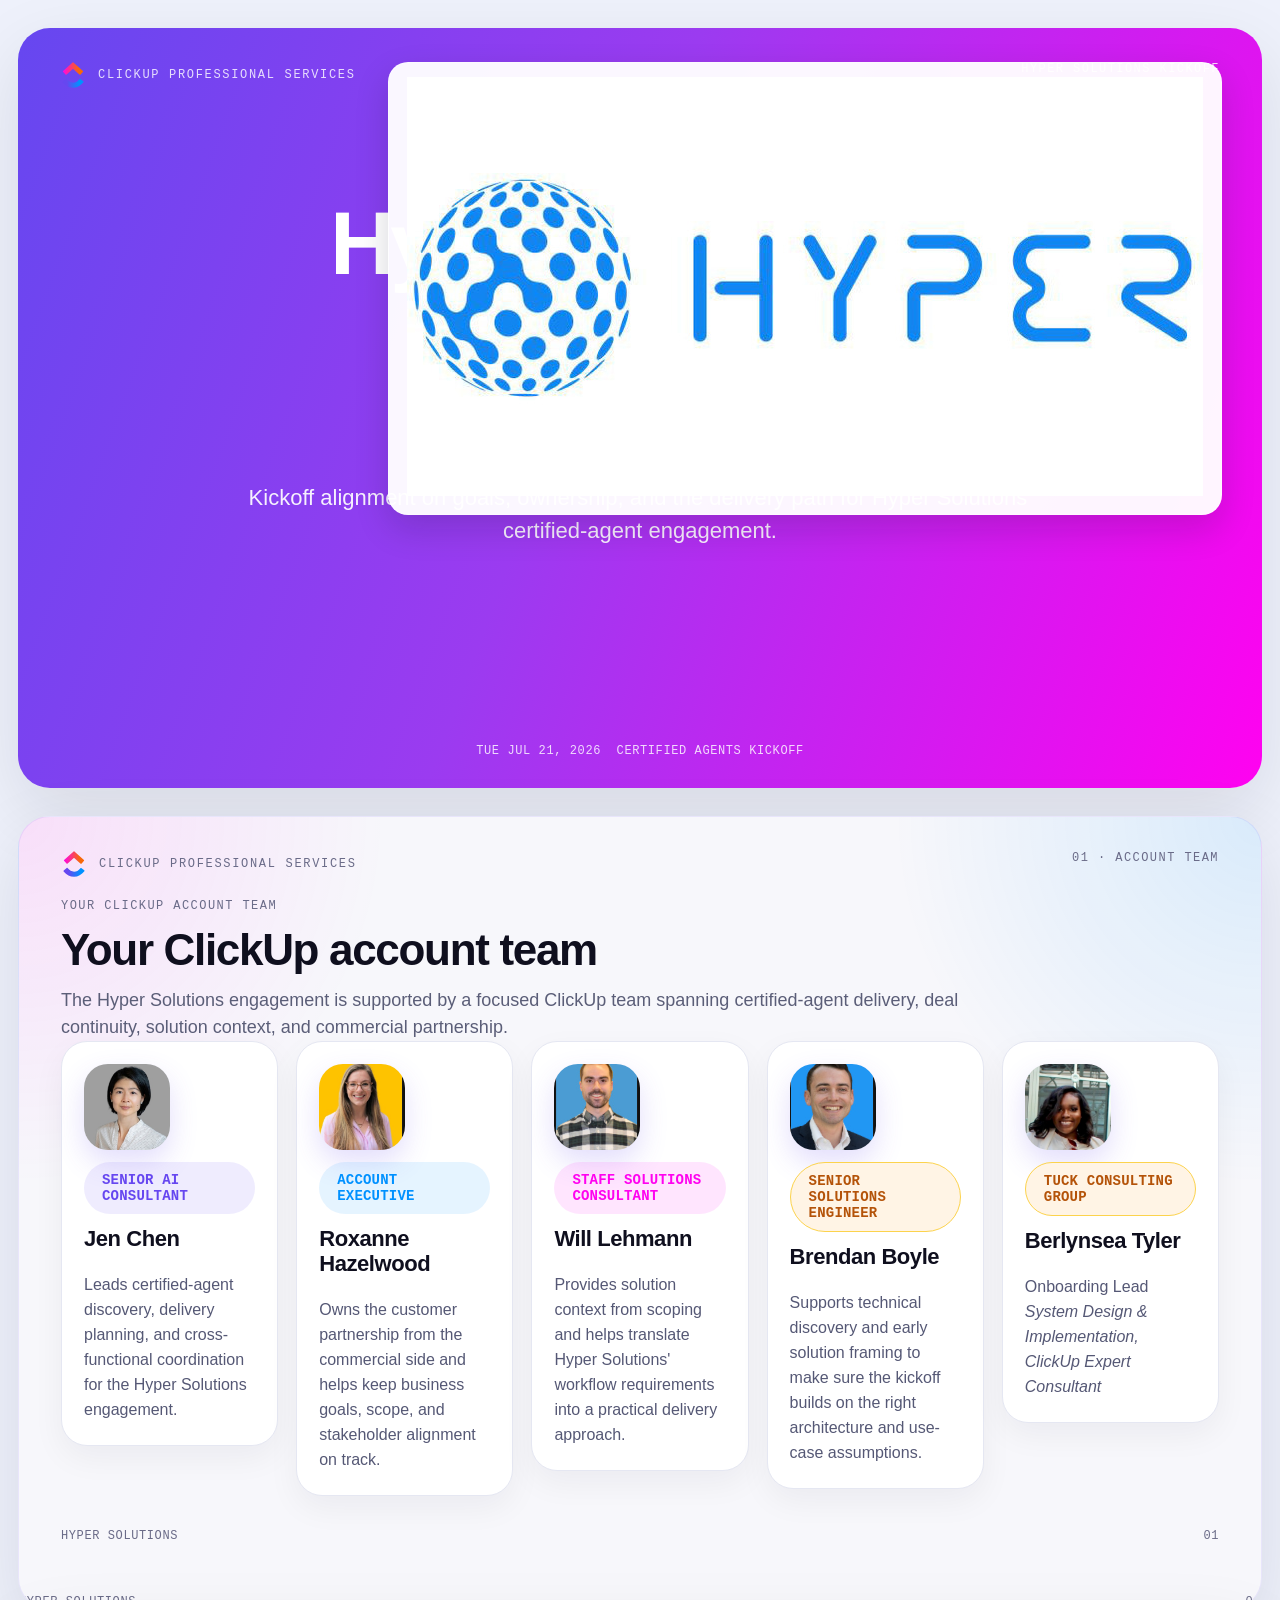
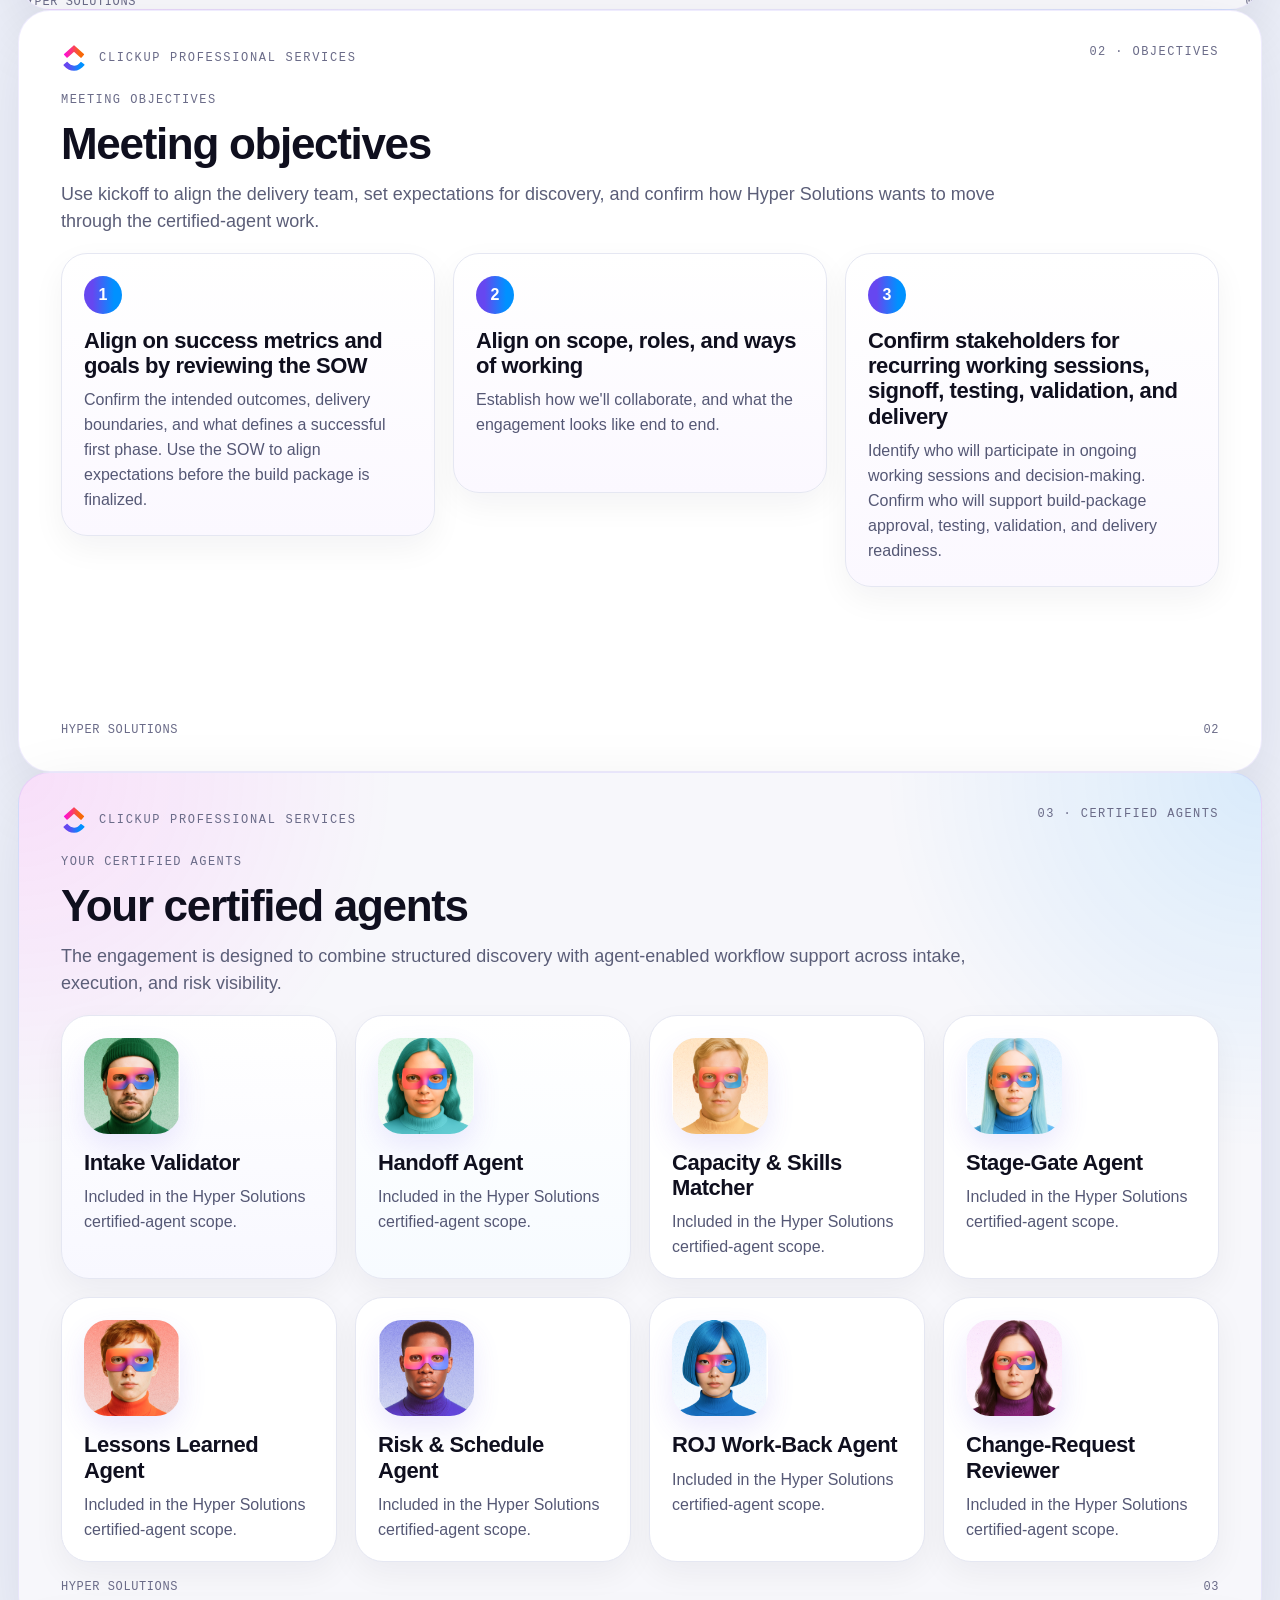
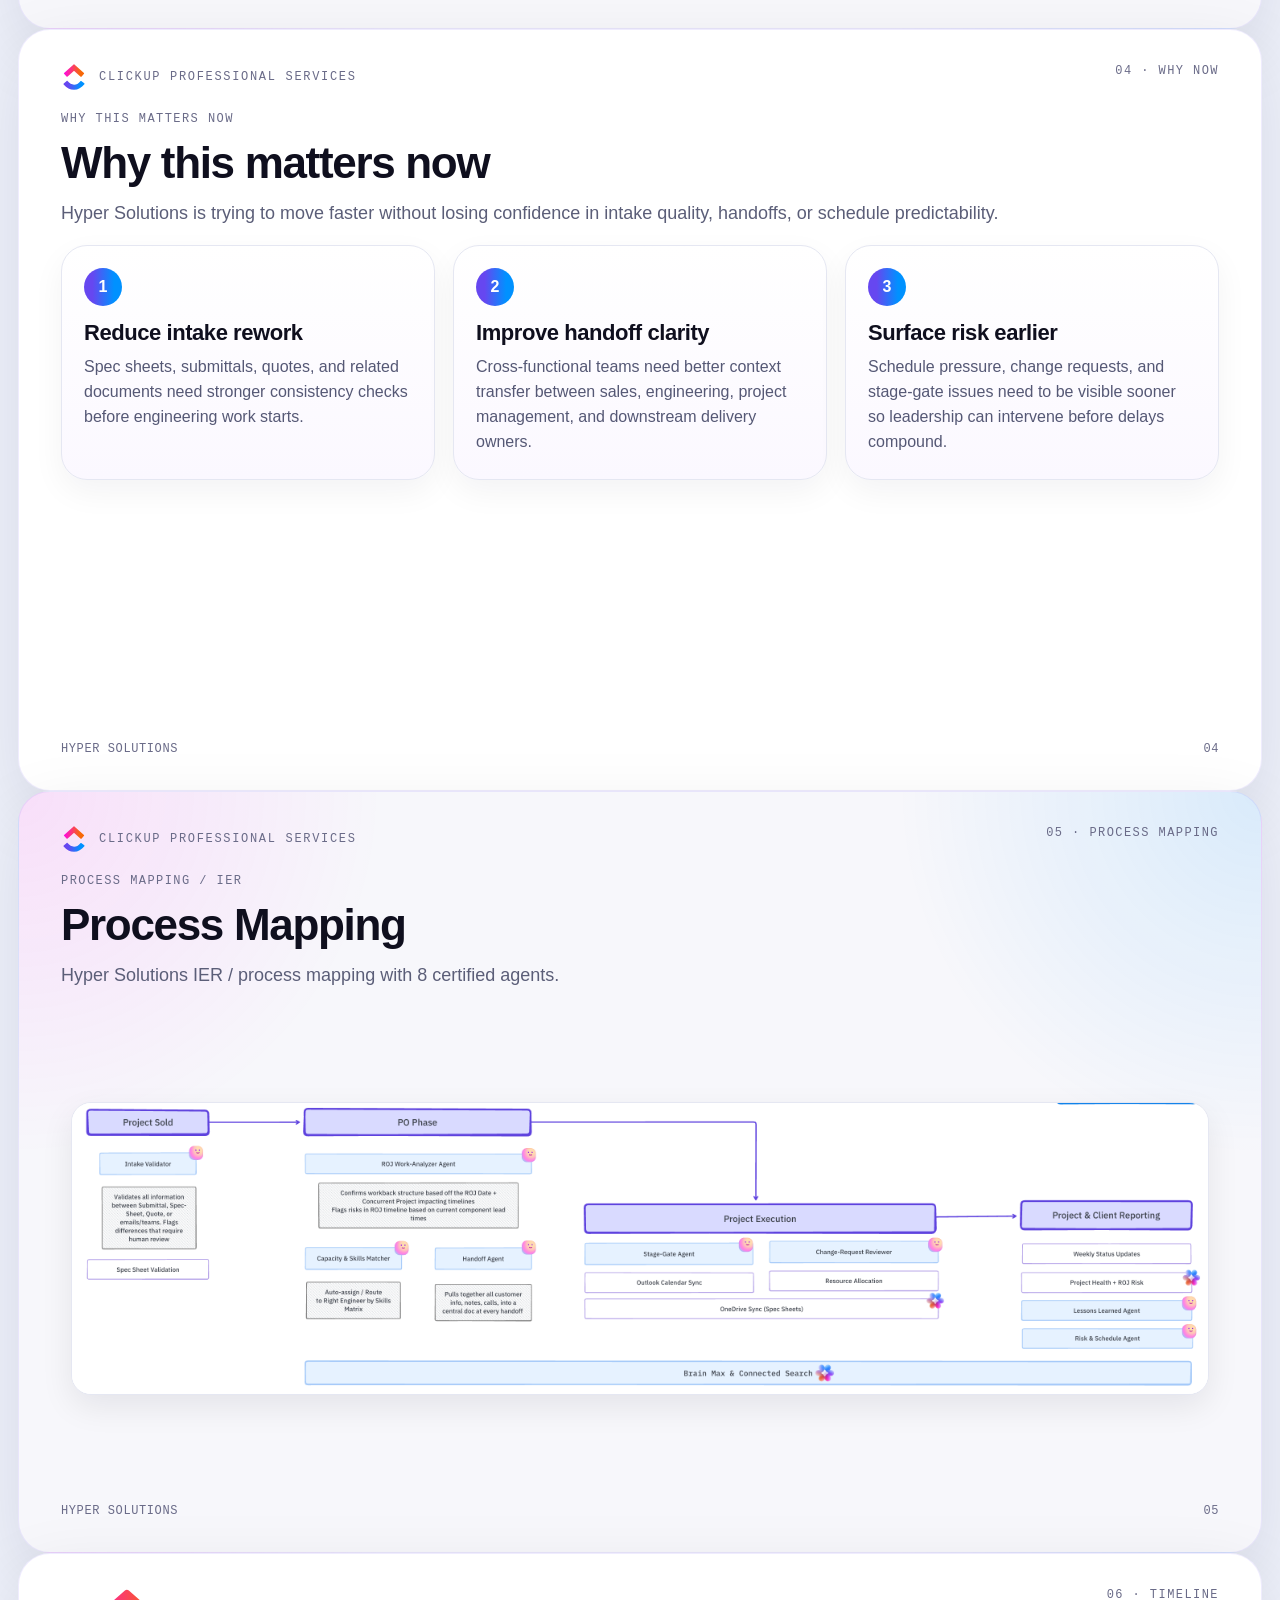
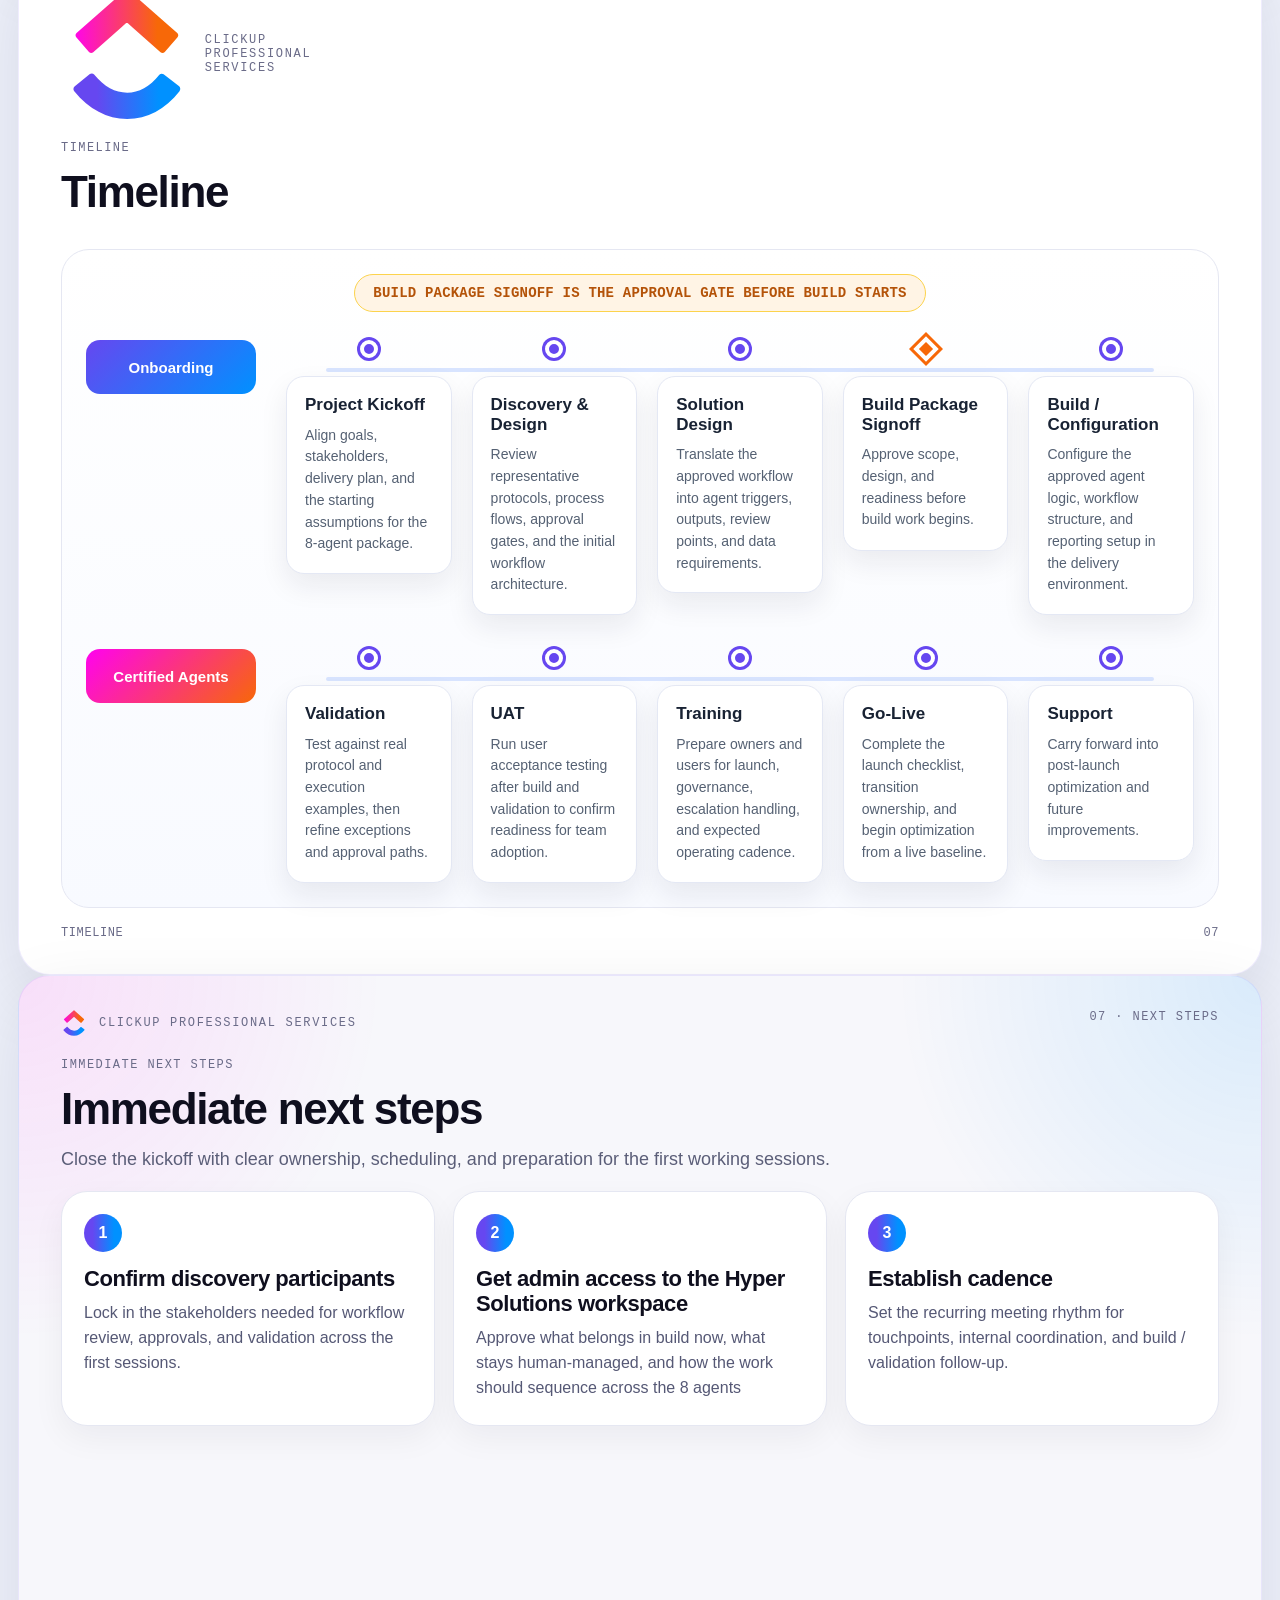
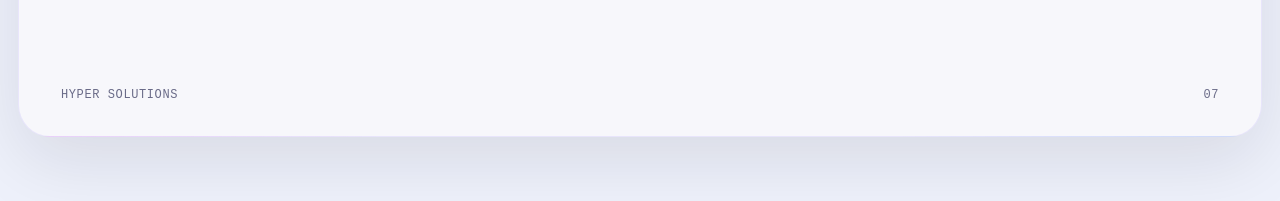
==== commit 6f0e0303: "resize logo and add process diagram" ====
--- a/index.html
+++ b/index.html
@@ -93,7 +93,7 @@
 <p class="subtitle">Hyper Solutions IER / process mapping with 8 certified agents.</p>
 <div class="placeholder-shell">
     <div class="ier-wrapper">
-        <img src="./v2_Hyper Solutions + ClickUp _ Certified Agents Kickoff_files/IER-V2.png" alt="Hyper Solutions IER Diagram" class="ier-diagram">
+        <img src="/images/IER-V2.png" alt="Hyper Solutions IER Diagram" class="ier-diagram">
     </div>
 </div>
 <div class="footer"><span>Hyper Solutions</span><span>05</span></div>
--- a/styles.css
+++ b/styles.css
@@ -58,7 +58,7 @@
     .cover .headline{margin:auto 0;text-align:center}
     .cover h1{font-size:clamp(58px,7vw,112px);line-height:.98;letter-spacing:-.05em;margin-bottom:18px}
     .cover .subtitle{color:rgba(255,255,255,.92);font-size:22px;max-width:820px}
-    .cover-badge{position:absolute;right:42px;top:34px;padding:14px 18px;border-radius:20px;background:rgba(255,255,255,.96);color:#1c2040;border:1px solid rgba(255,255,255,.28);box-shadow:0 14px 34px rgba(15,15,30,.16);font-weight:800;letter-spacing:.02em}
+    .cover-badge{position:absolute;right:40px;top:34px;padding:14px 18px;border-radius:20px;background:rgba(255,255,255,.96);color:#1c2040;border:1px solid rgba(255,255,255,.28);box-shadow:0 14px 34px rgba(15,15,30,.16);font-weight:800;letter-spacing:.02em}
     .agenda-item h3,.team-card h3,.agent-card h3,.step-card h3,.priority-card h3{font-size:22px;line-height:1.15;letter-spacing:-.02em;margin-bottom:10px}
     .agenda-item p,.team-card p,.agent-card p,.step-card p,.priority-card p,.mini-copy{font-size:16px;line-height:1.56;color:#555875}
     .team-card{display:flex;flex-direction:column;gap:12px;min-height:280px}
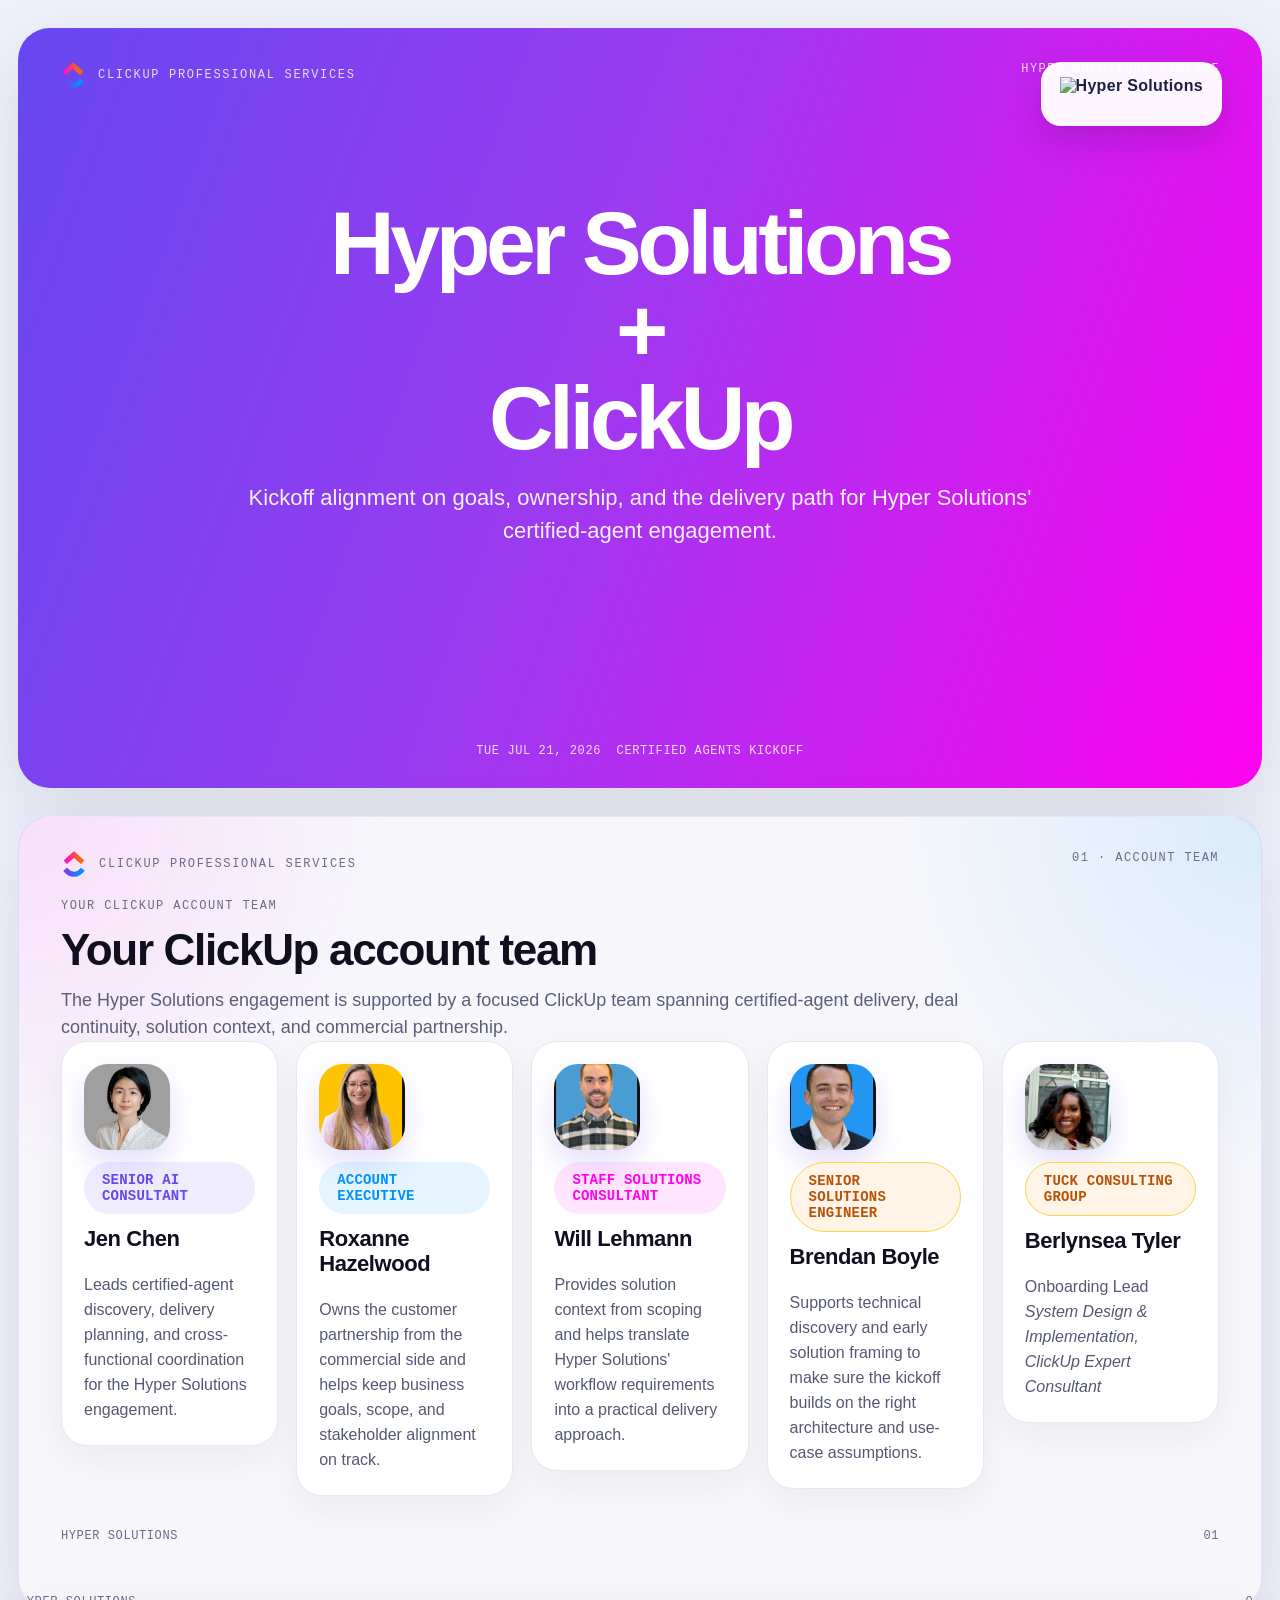
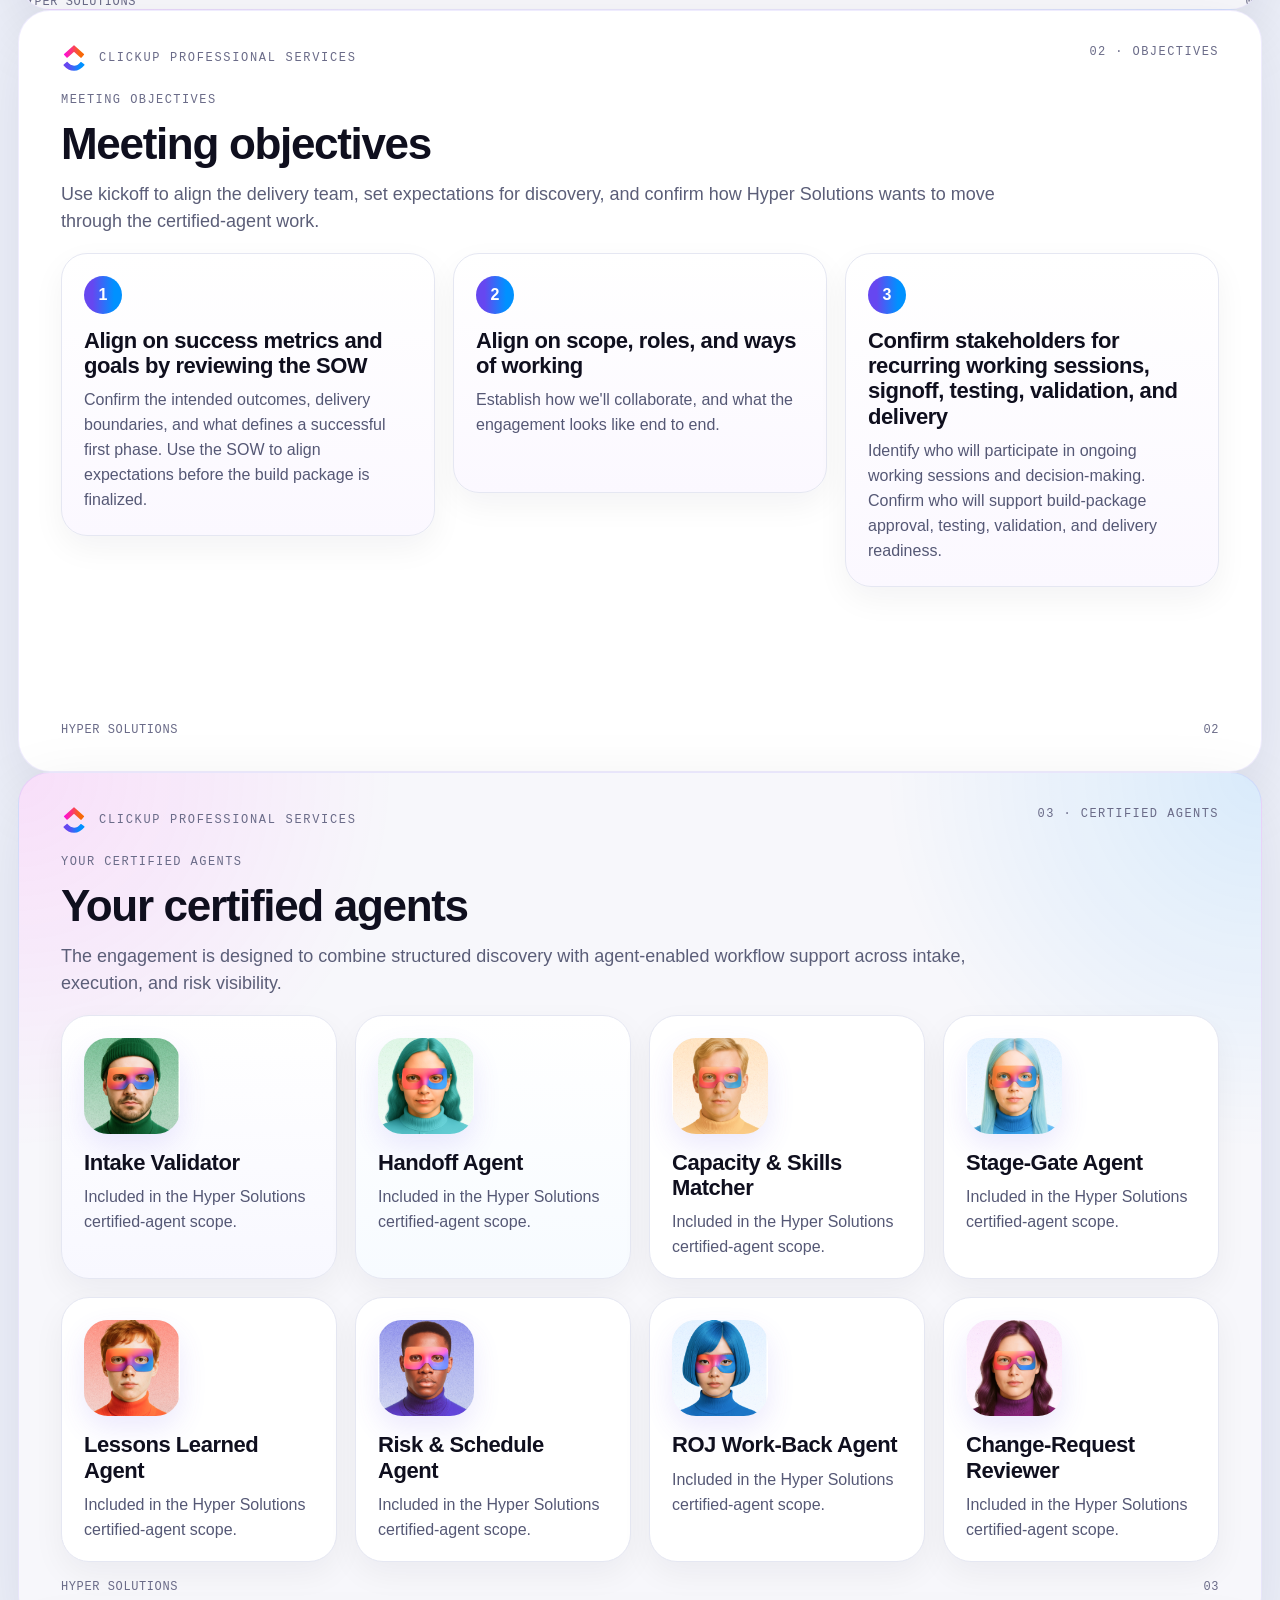
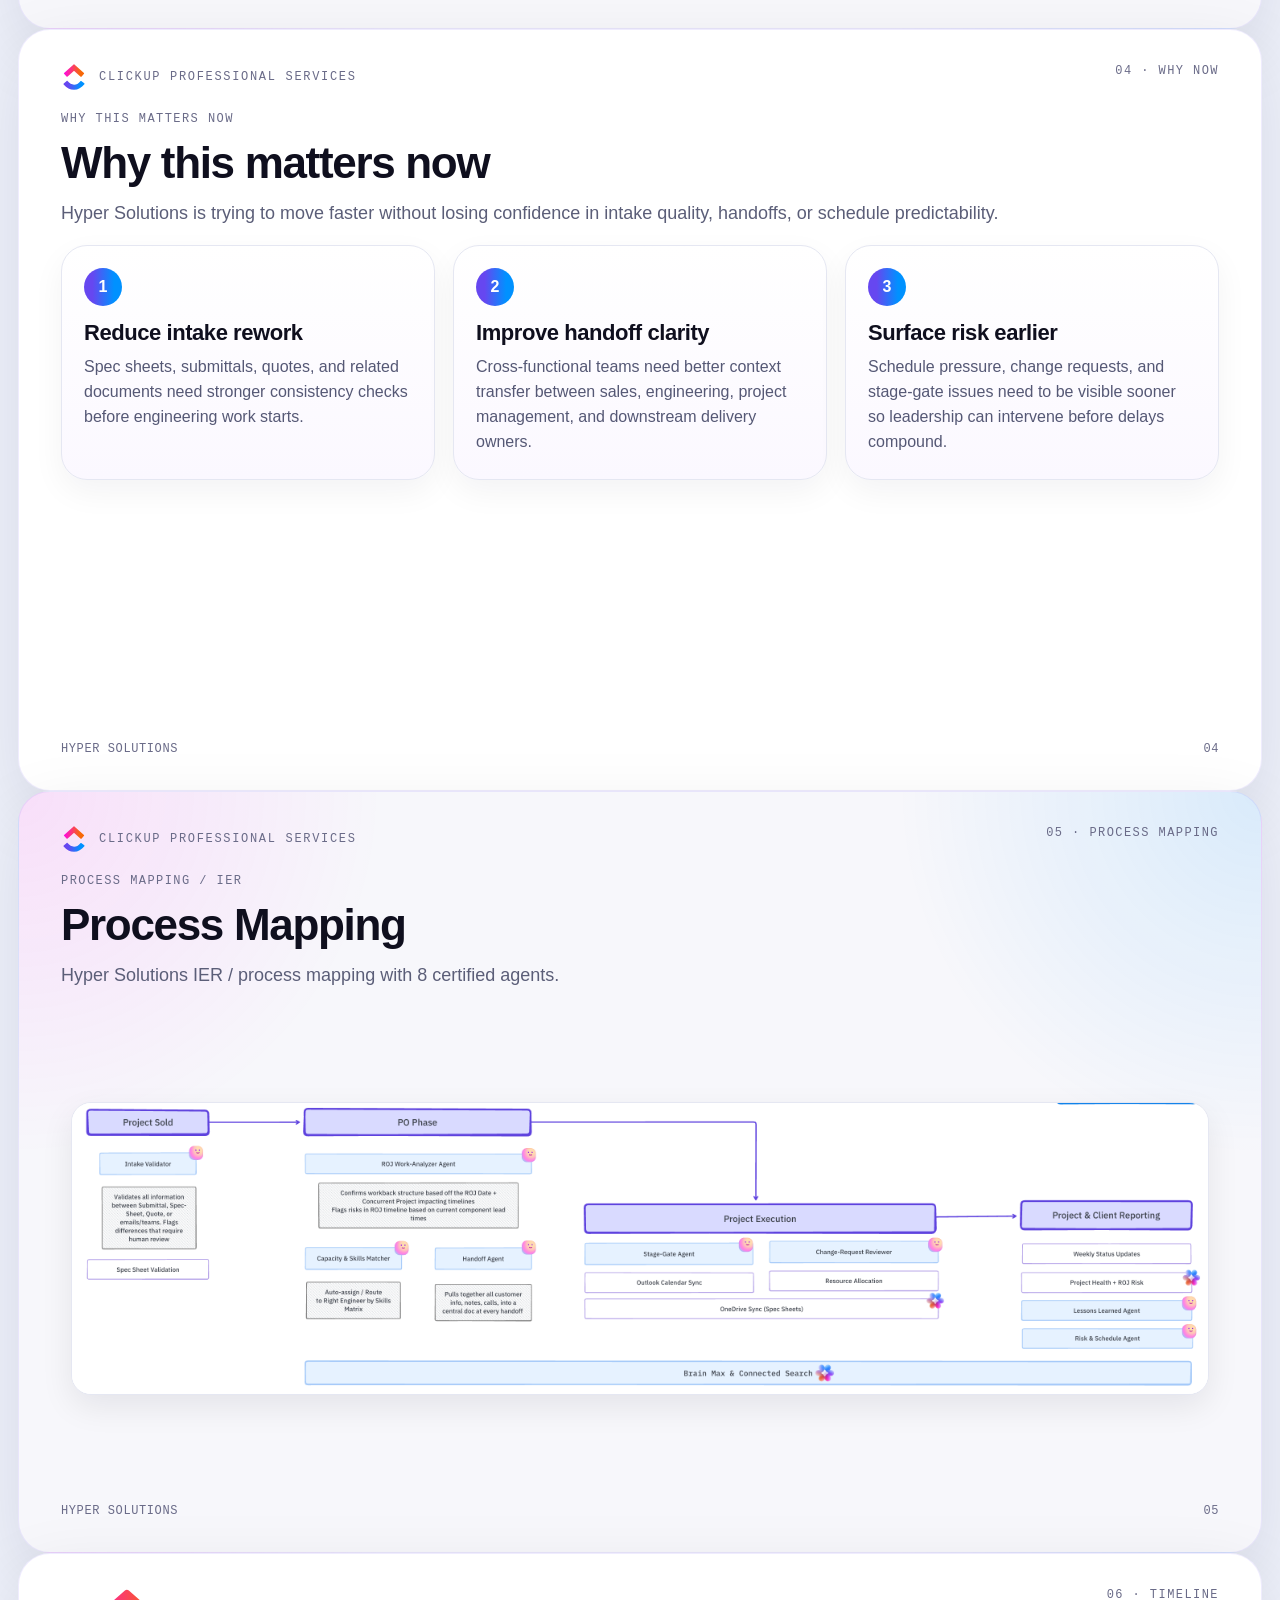
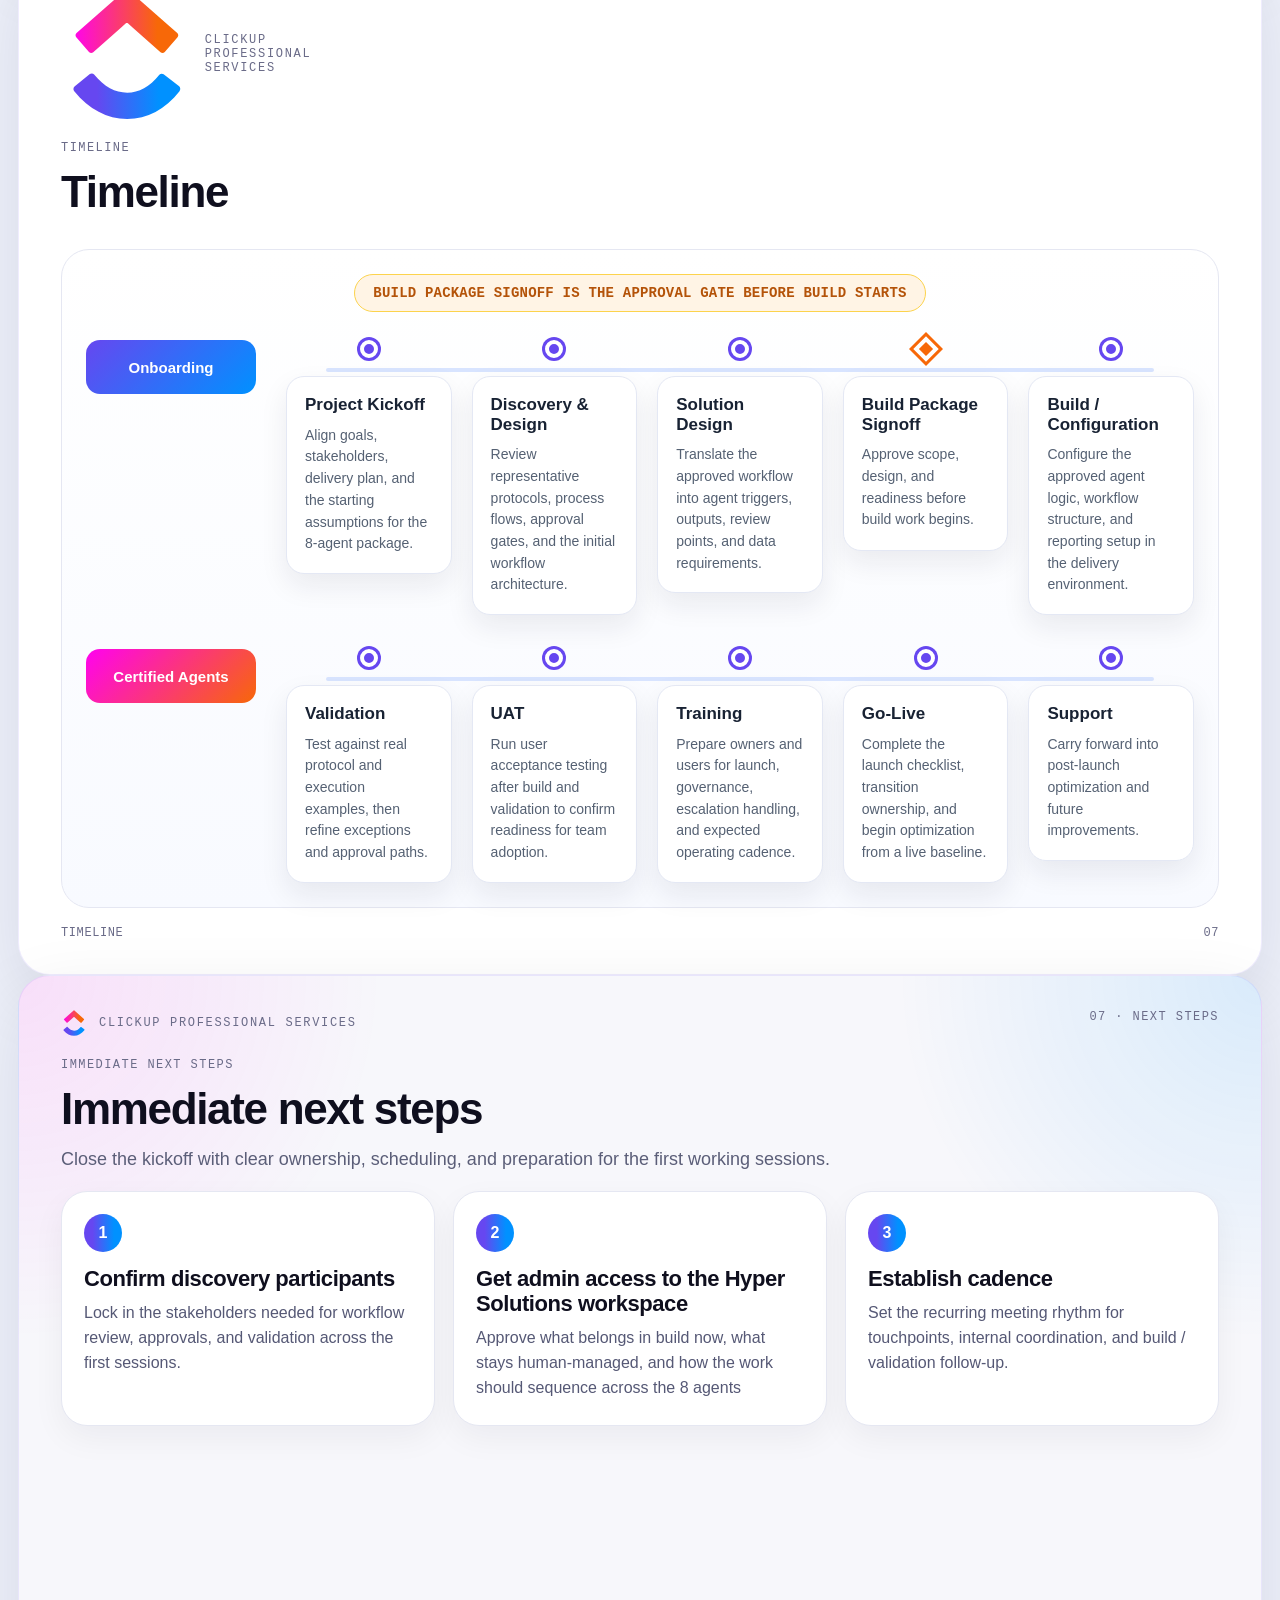
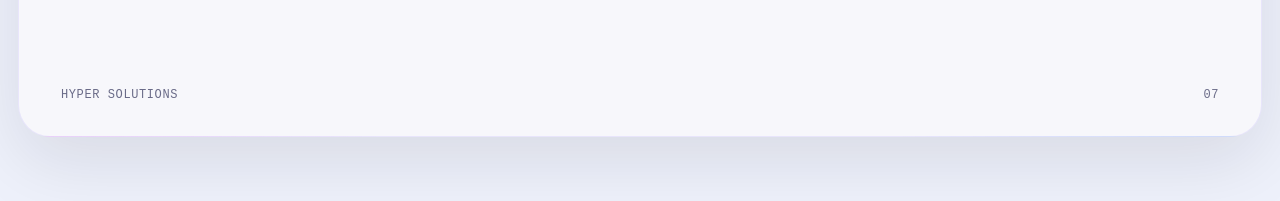
==== commit 7220f334: "resize logo" ====
--- a/index.html
+++ b/index.html
@@ -11,8 +11,13 @@
 <section class="slide cover">
 <div class="slide-shell">
 <!-- <div class="cover-badge"><img alt="Hyper Solutions logo" class="cover-logo-image" src="AE/AAABBQEBAQEBAQAAAAAAAAADAAECBAUGBwgJCgsBAAEFAQEBAQEBAAAAAAAAAAEAAgMEBQYHCAkKCxAAAQQBAwIEAgUHBggFAwwzAQACEQMEIRIxBUFRYRMicYEyBhSRobFCIyQVUsFiMzRygtFDByWSU/[base64]/2gAMAwEAAhEDEQA/APVVm5fVix9VWO1rvXsNTcixwbS1zXelY0vn9Jd6m6urGZ+mut/4L9Mhdf6iMXCyp9RtVVBdbZUdrwXuFVFVVha/Y+12/wDS/wCA/wC21i9SrZhdH6b1nJxSzKxGMrxsEEjGqe472XW1n9M1zGtZ/hf53061ZwcvxcJl+nLghH96fDxD9KP9Rr5s3DxCP6I4pH+rxV/3zoDO6hbbk1vssxiy4fY67vSrsymVbjdj41R2Orba702/a91n0/Z6ChT1XqdeHVk2MtGRba537Ms2faPQbPq/Z2PFduZ6W31Kv5m30v5z1vzx42Ni9bxsf6zX1vszsWsn7LS72Osx3WPqbtLX2tc5/wCkYzf/ANuKv0h1X1tuGXnVHHyOnPY6q7HcWtcCfVbS/wBQP91T6/zHb/0n+CVj24ASMoARxERzafzeTXHwR9XrjOf+UYeORMQJEnJ6sWvzw+fil+7wx/Qejxeottttx7gK7aS0Egy0izWrn9JTa/8A7j3sZZ+561f6VXVyeK5vVPrHn1ZOP9nzsWuythaSK7qSdlDc1v0/a51WRRdS6v8A8BW70TPOf06q57XV3MmrIrfq5ttZ9K5jv7bVWz4OCiO0OIfu+5Hijwn9Li4WfDl4rB7y4T34D1b6SSo4fVqcvPzcFjHNfglge50bXbxu9mv5u385QiMiJECxEXLwF8LMZAEAn5jQ/wCk3kkHMyWYmJdlPBcyit1rg3khgLyG/wCaoYGbXnYNObW1zWXsDwx0bhP5uiXDLh4q9N8N/wBZXEL4b9VXXg2Uln9G6zjdXxTkUNdWWPNdlVmj2OHZ8fvNSyOs41PVsbpW11mRktc87QIY0Bxa63+vscj7WQSlDhPFAEyH7oh8y33IcIlxDhlQie/E6CSodX6o7ptLLW4t2Xvfs20N3EaE7n/yVlO+uJY0vs6VnMrbq9xrgADl2u1Px8tlyR4oRsecVs8+OBqUqPkXpElV6d1HE6liMy8R++p+muhaR9Jj2/mvaqPVvrLidOyW4TarcvLc3caKG7i1vi/+smxw5JTMBE8Yu4/u8O/EullhGImZDhOx732dhJc5/wA77P8Ayozv+21u4+QbsWvINb6zYwP9J4h4kbtj2/vpZMGTGAZir21if+iiGaE74TdeBCZJc5/zvs/8p8/51LQ6P9YMLqxsrqD6cmn+dx7hteO26Pzm7v8A1InT5bNCJlKHpG5BEq8+FEeYxSkIiWp2B9P/AEn/0O5ORXV9Yhl5GQ1mPbUMHDrJPuv9Rzsj9H+Y5jq6q/U/4tUOjsyOgOzcz6w5LWDLsDWAuNhsc3eXXNrYHO2uY5u1m36H84m+sHTDl9RpwMdxpywLM7EtfrW95c37Ri8bmPZsovZZ7/6ioPty/rlnVY+1uAMKt7rHOmx255Yx8V/ovzq1p48cZYxcuHDKA9+VDjxY8Z/U+3/tZfP8/rc7JOUZ6RvKJH2RfoyTn/O8f+z/AEWgxmdXl2fWHp2LbV05uQbGlhDQaw79I01tdu9Jzd+/2ejUuh6zk1/WXpvodEvFl1L223YpJqc5kObt/SbPoWOa7/Rf+BqI65i4ebX9VnYznYzQzCdeXAPJsY1u/wBHb9F3qfv/APCKqcFn1Nd9vdYc66+cfHrj0mhultll1n6bc79E36Lf/UcspGcoSMOHNECXKD5vfxfo+7/6PiWRiIRnES4sUrHMn5fZyfpe3/KbeyHOu6MPq1fltd1uzHEtl2pb+mFL742730s2e929/wDOq50V2T9oqovu9TLxcRlXUa5Li2xxbbiFzvoWP9L7R6r2OWbmMwaBX9dLBZvsqrsZhEgA2vYKKz60fzbaj+5/wv8AwS1OjtY7qOTmBrm3dQx8bIyK3ERUSw11UN03Pd7LnWf9bVbIAMUqGhuUtI+nmiYRzY4/6qMPl/1jPj/nI3vpGOp15ccUsUz/AKyUvm/qOyuX6dm42B1v6w5eW/0qK3Y+95BMbg5jdG7ne5zl1C5votddn1i6/XY0PY51Ic1wkEbX8tKg5euDPd1wRut697EzZ748Nb8Uqv8A2U1uqfWz6v5PTMvGpy99t1FldbfTsEucxzWNl1e36S0fqz/yBg/8S1R610/AZ0fOezGqa9uNaWuFbQQQx0EHapfVn/kDA/4lqfkOL7t+rEgPdF8ZjL9A/uxgsh7n3j9YYk+2a4AY/pf1pSaNuFb0brWR1istZ0vIqdZnsJgixvuY6pn59l1h9n/GX/8ABJvqniX3nI6/mtjJ6if0Tf3KR9Brf6+1n/WqqkX67/8AicyfjX/58YtrHa1uPU1oDWtY0Bo0AAHASlll92Ej8+Q+yZdfawcMq/wuOP8A4UqOMe+Yj5YD3RH/AFmXij/3P/PRZ/UcLp1H2jNtFNUhocZMuPDWtYHOcsx310+rbWkjL3ECdorsk+QliD9bmtdf0ZrgHNdnVhzTqCCdWlbI6b04EEYtII1B9Nv/AJFNEMEccJ5BORnxfJKMB6Tw/pQmuM80sk4wMIiFfMJSPq9X70XG+plFoxcvMNRx8fNyHXY1B021n6Lmj938xv8Axf8Ao1X6jbkfV/r2R1m2g5HT81tbLbWxvqLQ1nf812z+3/1fVLkcuvE6l9bb8Xq923Gw62OxMZztldhLWvsc79/6Tv8AjP8Ai6rFJhye5myzkP1ZgfcgLlL2xwVGH9f5PWsyw9vFjhE+sTHBI+mPGeL1S/q/P6XrQQ4AjUHUFOq/27BH/air/Pb/AHoxDLa4+kx47HQgjxCpkEbghtAg7EFyH/XD6uVvdW7NbuaYO1j3CR+69jHMf/ZWd03Ir6x9bHdT6e0jCx6DTbfBaLXn6LdYd9Et+l/of+KVZ3T876tEl+LX1bpAM7jW031N5cXe33f+ev8Awqul6R1LpnUMUP6c5pqaADW0BpZP5r6vzFeyRx4YSnhjLJHJE4/dMhKEePfihGEZQyf1ZtSEsmWcY5TGEoHj9sRMZnh2qfFLih/cf//R9I6jh2ZGx1R22Br6/U03sFrfTdfjv/wd9X/Tr3/8GuSNDqMGrqDMhmN12y59NeRWSGZJb9OvJZY30MfJs/Oryq6bPtVX6b3rulj9Xq6RbTli+6uiDWctz2tdXuj9CMllg2b/AE/5VeR6Xo/911b5bLKIoxJh80iI8X6sfNx/vYvV62rnxwJviHGdACa9f6PB/rGjjdQqNGMOqNpxfrJkVvZi2W1e+SX049ljmsf6HqO/we7/ANJoXSfUx46b9arWZF+Za12Ji3RkOBG5rrHODXsrZa7+Z3/8J/LVvPoqZnVvzMmmzJthuBXaxrXVZAbt9bCdZ9Ol3sf6Fvq/rP8Ah96jXit+14LMjNr/AGvVUC6x9bftFrdz9rR/o8b+c9VlTPtFlX/ain9MpOKBia09zX0g8UJ+ueOOCXB6MP6H/QWcMhIXrwaan0zj6Yz90cXrytTFf1F1fU6OoWU5fULDWacB/vooJc5uPu9r6Wu/w7MVn6x6NHq/zli6XBxTi4zKn2G60NAtvd9KxwEGx/8Ar7FX6azprA5uO9ltouu9V4DQ43z+tbmtDf0n/otaCr58hndR4Y3eg4Y3wxj6f3Ys2GAjVyuVd+KW+t/1lKtR0/Dx8nIy6a9l+WWm98k7iwbWe0na3+wrKSijxVLhuq9dbcN/p/4bMeGxdXfpvv8A1f8ABR30VZFFmPc3fVc0ssbqJa4bXN9vu+imxcajEx68bHbsppaGMbJMAebvcipJerh68F/4HH/3yvTxdOKv8Lha+dgYvUMZ+JmM9WiyNzJLfone33MLX/SajgBoDQIA0ATpJHi4Rd8Fnh/c4vTx1/W+RXp4jtxUL/e4f0Wtl9Pw811Dsmv1DjWC6kyRte36LvaW7v6jlZSSSPFUbvh14b+X+twqHDZquL9Lv4cSlQ6l0PpXVC12dQLXsENfJa6P3d9bmOcz+Sr6SOL3OMe1xcfT274/+atye3wn3OHg68fy/wDOcP8A5lfVr/uIf+3LP/Si18bHpxcevGobsppaGVs1MNaIaPd7kVJSZ/vND3/dq/T7vHV+HGsxexZ9r276+3w/9ypU8bpHTcTMtzcahtWRe3bY5sgETu/m/wCbbud9Pa1XElHHjqXDxVXr4duH+v8A1WSXBceKrv0cX739V//ZOEJJTQQhAAAAAABXAAAAAQEAAAAPAEEAZABvAGIAZQAgAFAAaABvAHQAbwBzAGgAbwBwAAAAFABBAGQAbwBiAGUAIABQAGgAbwB0AG8AcwBoAG8AcAAgADIAMAAyADYAAAABADhCSU0EBgAAAAAABwAEAAAAAQEA/[base64]//8AAKACAAQAAAABAAADIKADAAQAAAABAAAA5AAAAAAAAAAGAQMAAwAAAAEABgAAARoABQAAAAEAAAFuARsABQAAAAEAAAF2ASgAAwAAAAEAAgAAAgEABAAAAAEAAAF+AgIABAAAAAEAAA4oAAAAAAAAAEgAAAABAAAASAAAAAH/2P/tAAxBZG9iZV9DTQAC/+4ADkFkb2JlAGSAAAAAAf/bAIQADAgICAkIDAkJDBELCgsRFQ8MDA8VGBMTFRMTGBEMDAwMDAwRDAwMDAwMDAwMDAwMDAwMDAwMDAwMDAwMDAwMDAENCwsNDg0QDg4QFA4ODhQUDg4ODhQRDAwMDAwREQwMDAwMDBEMDAwMDAwMDAwMDAwMDAwMDAwMDAwMDAwMDAwM/8AAEQgALgCgAwEiAAIRAQMRAf/dAAQACv/[base64]/cRAAICAQIEBAMEBQYHBwYFNQEAAhEDITESBEFRYXEiEwUygZEUobFCI8FS0fAzJGLhcoKSQ1MVY3M08SUGFqKygwcmNcLSRJNUoxdkRVU2dGXi8rOEw9N14/NGlKSFtJXE1OT0pbXF1eX1VmZ2hpamtsbW5vYnN0dXZ3eHl6e3x//aAAwDAQACEQMRAD8A9VWbl9WLH1VY7Wu9ew1NyLHBtLXNd6VjS+f0l3qbq6sZn6a63/gv0yF1/qIxcLKn1G1VUF1tlR2vBe4VUVVWFr9j7Xb/ANL/AID/ALbWL1KtmF0fpvWcnFLMrEYyvGwQSMap7jvZdbWf0zXMa1n+F/nfTrVnBy/FwmX6cuCEf3p8PEP0o/1GvmzcPEI/ojikf6vFX/fOgM7qFtuTW+yzGLLh9jru9KuzKZVuN2PjVHY6ttrvTb9r3WfT9noKFPVep14dWTYy0ZFtrnfsyzZ9o9Bs+r9nY8V25npbfUq/mbfS/nPW/PHjY2L1vGx/rNfW+zOxayfstLvY6zHdY+pu0tfa1zn/AKRjN/8A24q/SHVfW24ZedUcfI6c9jqrsdxa1wJ9VtL/AFA/3VPr/Mdv/Sf4JWPbgBIygBHERHNp/N5NcfBH1euM5/5Rh45ExAkScnqxa/PD5+KX7vDH9B6PF6i2223HuArtpLQSDLSLNauf0lNr/wDuPexln7nrV/pVdXJ4rm9U+sefVk4/2fOxa7K2FpIrupJ2UNzW/T9rnVZFF1Lq/wDwFbvRM85/TqrntdXcyasit+rm21n0rmO/ttVbPg4KI7Q4h+77keKPCf0uLhZ8OXisHvLhPfgPVvpJKjh9Wpy8/NwWMc1+CWB7nRtdvG72a/m7fzlCIyIkQLERcvAXwsxkAQCfmND/AKTeSQczJZiYl2U8FzKK3WuDeSGAvIb/AJqhgZtedg05tbXNZewPDHRuE/m6JcMuHir03w3/AFlcQvhv1VdeDZSWf0brON1fFORQ11ZY812VWaPY4dnx+81LI6zjU9WxulbXWZGS1zztAhjQHFrrf6+xyPtZBKUOE8UATIfuiHzLfchwiXEOGVCJ78ToJKh1fqjum0stbi3Ze9+zbQ3cRoTuf/JWU764ljS+zpWcytur3GuAAOXa7U/Hy2XJHihGx5xWzz44GpSo+RekSVXp3UcTqWIzLxH76n6a6FpH0mPb+a9qo9W+suJ07JbhNqty8tzdxoobuLW+L/6ybHDklMwETxi7j+7w78S6WWEYiZkOE7HvfZ2Elzn/ADvs/wDKjO/7bW7j5Buxa8g1vrNjA/0niHiRu2Pb++lkwZMYBmKvbWJ/6KIZoTvhN14EJklzn/O+z/ynz/nUtDo/1gwurGyuoPpyaf53HuG147bo/Obu/wDUidPls0ImUoekbkESrz4UR5jFKQiJanYH0/8ASf/Q7k5FdX1iGXkZDWY9tQwcOsk+6/1HOyP0f5jmOrqr9T/i1Q6OzI6A7NzPrDktYMuwNYC42Gxzd5dc2tgc7a5jm7Wbfofzib6wdMOX1GnAx3GnLAszsS1+tb3lzftGLxuY9myi9lnv/qKg+3L+uWdVj7W4Awq3usc6bHbnljHxX+i/OrWnjxxljFy4cMoD35UOPFjxn9T7f+1l8/z+tzsk5RnpG8okfZF+jJOf87x/7P8ARaDGZ1eXZ9YenYttXTm5BsaWENBrDv0jTW1270nN37/Z6NS6HrOTX9Zem+h0S8WXUvbbdikmpzmQ5u39Js+hY5rv9F/4GojrmLh5tf1WdjOdjNDMJ15cA8mxjW7/AEdv0Xep+/8A8IqpwWfU13291hzrr5x8euPSaG6W2WXWfptzv0Tfot/9RyykZyhIw4c0QJcoPm9/F+j7v/o+JZGIhGcRLixSscyfl9nJ+l7f8pt7Ic67ow+rV+W13W7McS2Xalv6YUvvjbvfSzZ73b3/AM6rnRXZP2iqi+71MvFxGVdRrkuLbHFtuIXO+hY/0vtHqvY5ZuYzBoFf10sFm+yquxmESADa9gorPrR/NtqP7n/C/wDBLU6O1juo5OYGubd1DHxsjIrcRFRLDXVQ3Tc93sudZ/1tVsgAxSoaG5S0j6eaJhHNjj/qow+X/WM+P+cje+kY6nXlxxSxTP8ArJS+b+o7K5fp2bjYHW/rDl5b/Sordj73kExuDmN0bud7nOXULm+i112fWLr9djQ9jnUhzXCQRtfy0qDl64M93XBG63r3sTNnvjw1vxSq/wDZTW6p9bPq/k9My8anL323UWV1t9OwS5zHNY2XV7fpLR+rP/IGD/xLVHrXT8BnR857Mapr241pa4VtBBDHQQdql9Wf+QMD/iWp+Q4vu36sSA90XxmMv0D+7GCyHufeP1hiT7ZrgBj+l/WlJo24VvRutZHWKy1nS8ip1mewmCLG+5jqmfn2XWH2f8Zf/wAEm+qeJfecjr+a2MnqJ/RN/cpH0Gt/r7Wf9aqqRfrv/wCJzJ+Nf/nxi2sdrW49TWgNa1jQGjQAAcBKWWX3YSPz5D7Jl19rBwyr/C44/wDhSo4x75iPlgPdEf8AWZeKP/c/89Fn9RwunUfaM20U1SGhxky48Na1gc5yzHfXT6ttaSMvcQJ2iuyT5CWIP1ua11/RmuAc12dWHNOoIJ1aVsjpvTgQRi0gjUH02/8AkU0QwRxwnkE5GfF8kowHpPD+lCa4zzSyTjAwiIV8wlI+r1fvRcb6mUWjFy8w1HHx83IddjUHTbWfouaP3fzG/wDF/wCjVfqNuR9X+vZHWbaDkdPzW1sttbG+otDWd/zXbP7f/V9UuRy68TqX1tvxer3bcbDrY7ExnO2V2Eta+xzv3/pO/wCM/wCLqsUmHJ7mbLOQ/VmB9yAuUvbHBUYf1/k9azLD28WOET6xMcEj6Y8Z4vVL+r8/petBDgCNQdQU6r/bsEf9qKv89v8AejEMtrj6THjsdCCPEKmQRuCG0CDsQXIf9cPq5W91bs1u5pg7WPcJH7r2Mcx/9lZ3TcivrH1sd1Pp7SMLHoNNt8Fotefot1h30S36X+h/4pVndPzvq0SX4tfVukAzuNbTfU3lxd7fd/56/wDCq6XpHUumdQxQ/pzmmpoANbQGlk/mvq/MV7JHHhhKeGMskckTj90yEoR49+KEYRlDJ/Vm1ISyZZxjlMYSgeP2xExmeHap8UuKH9x//9H0jqOHZkbHVHbYGvr9TTewWt9N1+O//B31f9Ovf/wa5I0OowauoMyGY3XbLn015FZIZklv068lljfQx8mz86vKrps+1Vfpveu6WP1erpFtOWL7q6INZy3Pa11e6P0IyWWDZv8AT/lV5Hpej/3XVvlssoijEmHzSIjxfqx83H+9i9XraufHAm+IcZ0AJr1/o8H+saON1Co0Yw6o2nF+smRW9mLZbV75JfTj2WOax/oeo7/B7v8A0mhdJ9THjpv1qtZkX5lrXYmLdGQ4Ebmusc4Neytlrv5nf/wn8tW8+ipmdW/MyabMm2G4FdrGtdVkBu31sJ1n06Xex/oW+r+s/wCH3qNeK37XgsyM2v8Aa9VQLrH1t+0Wt3P2tH+jxv5z1WVM+0WVf9qKf0yk4oGJrT3NfSDxQn65444JcHow/of9BZwyEhevBpqfTOPpjP3RxevK1MV/UXV9To6hZTl9QsNZpwH++iglzm4+72vpa7/DsxWfrHo0er/OWLpcHFOLjMqfYbrQ0C2930rHAQbH/wCvsVfprOmsDm472W2i671XgNDjfP61ua0N/Sf+i1oKvnyGd1Hhjd6DhjfDGPp/dizYYCNXK5V34pb63/WUq1HT8PHycjLpr2X5Zab3yTuLBtZ7Sdrf7CspKKPFUuG6r11tw3+n/hsx4bF1d+m+/wDV/wAFHfRVkUWY9zd9VzSyxuolrhtc32+76KbFxqMTHrxsduymloYxskwB5u9yKkl6uHrwX/gcf/fK9PF04q/wuFr52Bi9Qxn4mYz1aLI3Mkt+id7fcwtf9JqOAGgNAgDQBOkkeLhF3wWeH9zi9PHX9b5FeniO3FQv97h/Ra2X0/DzXUOya/UONYLqTJG17fou9pbu/qOVlJJI8VRu+HXhv5f63CocNmq4v0u/hxKVDqXQ+ldULXZ1AtewQ18lro/d31uY5zP5KvpI4vc4x7XFx9Pbvj/5q3J7fCfc4eDrx/L/AM5w/wDmV9Wv+4h/7cs/9KLXxsenFx68ahuymloZWzUw1oho93uRUlJn+80Pf92r9Pu8dX4cazF7Fn2vbvr7fD/3KlTxukdNxMy3NxqG1ZF7dtjmyARO7+b/AJtu5309rVcSUceOpcPFVevh24f6/wDVZJcFx4qu/Rxfvf1X/9n/4Q2maHR0cDovL25zLmFkb2JlLmNvbS94YXAvMS4wLwA8P3hwYWNrZXQgYmVnaW49Iu+7vyIgaWQ9Ilc1TTBNcENlaGlIenJlU3pOVGN6a2M5ZCI/[base64]/9sAQwADAgICAgIDAgICAwMDAwQGBAQEBAQIBgYFBgkICgoJCAkJCgwPDAoLDgsJCQ0RDQ4PEBAREAoMEhMSEBMPEBAQ/9sAQwEDAwMEAwQIBAQIEAsJCxAQEBAQEBAQEBAQEBAQEBAQEBAQEBAQEBAQEBAQEBAQEBAQEBAQEBAQEBAQEBAQEBAQ/8AAEQgBowMcAwERAAIRAQMRAf/EAB0AAQABBAMBAAAAAAAAAAAAAAAIAQIHCQMFBgT/xABcEAABAwMCAwQFAw4KBggEBwABAAIDBAURBgcSITEIQVFhEyIycYEUQpEVGCM3UlZicnWUobGy0hYzNnSCkqKzwdEXJENTk/AlJjQ1V4TC00Rjc+EnRUZVZIOj/8QAHAEBAAEFAQEAAAAAAAAAAAAAAAcBAgUGCAME/8QASxEAAQMDAgIECgYIBgEEAgMBAAECAwQFEQYhEjEHE0FRFCIyYXGBkbHB0RVCUpKh8BYXIzM0NVRyJFNigrLh8UNzwtKD4iVjovL/2gAMAwEAAhEDEQA/[base64]/vC3PVlp4+E8Pgq8LGIWI57ywtk9CPFWx+Injl7vaUwRFkMyR1Vsbkaqqpc1mUxyKOlia0H0vCMd/gqxK2qTrYzxWWOm/ZPOpuGrdJ2sf8ASGo7ZTY5kS1bGfoJXskM8y8HAFVkKdY3kdI/enakOcwa8swc0+t/rLF9qWSuf+7YYuTUNDDtI8+mk3X23rjwUuuLPKTyAFU3OV5yWuvg/eswe8F5oaj90/3no2VUcwZLDUteyUAsLBxBw94WOlqYYv2a+UfejJpV4k2RD6HElg4m/OASJXKnHIXOz/[base64]/NTytw3M1xPa5Ly6xUOiLHCz0kly1JLxTtb/NGcwfJ8jT5FZGntrHzNiiXr1X7O3wMbVXV8TN16v8TDlf2nb9dbyzT+2FFdtXXh59HFWVjfk9KCeXE2mh4cs7wZHclvTdFxsh6+5ObTtTsTx9vTxdpptXq+ZJeop06xV2ReW67fZM0bZ6M3Hp3N1NuvrGprri8YZaqThjo6bP3fB/Gn9A8D1Wi3yuoZpfB7QzDU+t/wCfz6DdLRQT0sfX3N+Xfn7OxgHtBdqDUDdTVOjtu5G2uktchgqa+OMfKJXd4Z/uwD396kjRuhUkhbV3JOJrk2/OTQNYasqJZ+rt6+T+e1DKnZE17rbXGhbjVaxqqivNHXehoaubnJPGWAuy7vw7IWm6/tVJbK1rLezbH55m06Du9Xc6Vy178rn88jn7TLd27XY6LXe29/roBaWF1wpKUCRr4859KIzyk4e/PQKzRclnllWnvEfFxbJ6V27D01lHd406+1vwib/V7N+0xvtf2wTqB0elN12GkNTiKO70BMPonOOA6Rreh55yMN8WEc1tGoej9tA3w60PyxN+r8yb813X3mt2TXctWiUN0Z4/Lj5c9s8KNx8DLOoKHfPSjRd9Gajp9a2rgMxpKtkVPViPGQY5WERyD8ZpJ8D0WqU8lnuSpBVReDyd+7kVe5U7O7PZ2m0SRXe1NWqhf4RGvZ4rOFO/Kc8c8dvI6bS/ahpKy5iw6kpTZ7tHhj6G7A0by48gI5y30bsnkA8RZzyyr6/Sz42ddF40fe3f8M+7J427ViTu6uT8/[base64]/APtyPA7o77aZ26sNXZtbahNTf6hmPkNidwvpmu7jI7JZ/wDUIa/va0LO2LStfe5WrRMw3vX/ALMNetRUlvp+qqt3Hiuy7f75rDUVdebFoi1WLSzGyRTzSRSzV9ZUOAI4quV3pJS0c3E9QR34WZ1vaqW0MZBNNxy49nqQwukK6qqJlljZiMzPu7t7oXXFjjl1/WT01qtLzWSllSYo+Qx6+OZHgBzWr2C71lpkzQ+WuxtV7tFLcGdbVr4qEXL12mdI7dNqNNbD6Jt1FRscGSXGpic51QR84ges4eBe9x/BCk+HQtTdU+k77Jhy+j4Ea1WsIbM1aWxdn5+shnPsw703/[base64]/x039ab/aNMpOkaanr0SVniO2X0Lt9kzQNhdhN46Wk1/aba+KC5j0jjRS+iZISfXbIz1m8Wc5wtGXVV708i29V2T0G6fozaL65K+NP+RmGrp57Fpmem05SB09BRPFHA92Q57Ij6Np8iQAtVar6usY+ZcNc5OJfMqplfZk2VzY6GjfHTJlWtXCedE28xBybtLt1bWOt+9O3Vpv1DHI6IOp4jT1VKDkOa1/Hl3Mdym+HRclDH4Vp6ZyOXt2wv3iHZ9WMrnJS6gj4mp9Xfb7iEptnJtrdSbfi1aNust3sgOJaG5P+USUxdz9E9sgyAOgyCPAqKdRR3C3VqyXJuJPtJ2/dJP086hraTq6L939nfl289zxF63R1NsLqBtq11pl9VpK4TOfQXK2ucWU4PIMdDITwlvL1Q4DlkBZ2k07S6tpeOgfioRMq13b6FNeqLvWaTrlWpb/[base64]/i2H/eu9Y/NWwpHRafVYqv8AaT/Y+q3+5yc183I1NZqvUbUloHdXAv8A6nav+x3LPIxJvlvZa9o6CbanaOmjo68DiuNdE7ifE9/4b/bmd3vdzats0npiS/SfSFfun2fz2Gtao1JFYYvAKRPWY02T7Nmqt2q1uq9YSVlDYXTccs83Oprx84x8XPmesnU+fQbZqfWlJpmn+j6LeRNvM01nTukqvUE3h1f5H586E67BYbTpi001jsVHFSUNHH6OKCMeqwe75x81BFXU1E8yzyLnJONJFT08PUUvJCJHbf3Cvhvtt28pJX09sbTMrqgN/wDiJHE8I/ogE+8hS/[base64]/7PJx8QLvIjp5qZei26w0ayUT+a7oRL0m2p0ix1SETuXU4x59FLz2zSxpI1e1PeRaj4nzdW7nhfcTa7C77y3RN9irxMKA3JjqL0vXi9GOPh8unxyoH6Umxy3FHR88Ey9G8vg9E6J5J9zfVLgMHHUDJ+CjZrnqzBI/AxrlehDXtR9m64srqncfQNCaiCoPpLlboW+sxw5mZni0gcx3FTJofWCrwWy4PwxNkXv7kIm1rpFI3rcqHy15/nJHbQGvtSba6mh1Dp+qfDPC8Nmi/wBnO0EExv8AeMj4qTbpQ0epaZ1LIzKIi4XuXGy+pSPbXUVmnKhtSx+HuVM+02Paer9O7w7e0Vyr7bDV2y/UbZZaadpLcnqDjwI5Y5+C5frKao07eHMa/Dmrt6U5KdC0ssN6tyPlTLlTf8oRu1v2f9x9kbw/cPYq4VdTRsc6We3tw6eKPrw8B5TR8u/1gOg71JdBq2k1PB9HahZh3Jjv9S7IuGphN+/bvNBumm6jTsiXKzck3enc1N3c1zyReW5mnYvfa07vUrqWeIW7UNEwGtoncvSAcvSRnvZnPLuP0u0vUmm57C/HNi8l/[base64]/wAFF4Y+lo/3beRtOn5K1aJJq3y3HmtX7b7IaNuNz3W1ZYqFs4eamSoq3PlaZiM8oieFzvLHJZGiv98vjWWGFcx+TjxTFVlns9klfe50/aL/AHfP4GAde9tfWFyrH0e3ttp7NQRnEcs8XpZ3t8s+q34B3vUkWbovgp0//kF9nL3mi3TpEmqF62j/AD7WmcuzHvHe92dLVs+pqeL6qWyoEE00TOBk7XAlpDe44BytB1tpmPT9W2OkXZyZN30lqKa+w4qOz89x7PX+0O325noZNZabirpqUYhnEr45GA9wc0hYi3agulhTFvfz/t+Jm7lYrdcFzVp7yzR+1u2u1dLPXad03RWwRROfLVvLnPaxoJJMjySBgHkOSXG9XTUb0bXPVXdnL4FlDaLfZI1kgTCIir29m5HPdXtr3H6qy27a+hp2UlPIGPuVYeMTcuRiZ81vn3qRNP8ARyip1ly2Xu/Kke3vXkjlzb+X572nl9H9tLcy13SN+rhRXm3F/wBnYKf0Mob4sc39WHe9Zq6dGNPIz/BbL+e9xiLb0hzNlRtZvlU/Pkky7De9O7l6Rp7rQsirrRd6fnFOwEOY7qx7fLHRQfW0VdZa5Wvd4zFJlpKmmulPlnJTwtX2WNkprkbhJoWDMhDnRNqJmxZz9xx8vcOXitkbrW+pD1LZdv8Ab8jBu0VapJVle3f/AHf/AGMlWuyWzTlritVpt0FFQ0zcRwwsDWNHkFqdb111dmdfGXmbBTw09ppsQcsEON0O2JrcaprLbt7LFRWujkdDHLJTCSWctdwukyeWCeQ5dymmw9HlE+ginqt1dj/xzIjvWua2OqdHTck/P2Tt9re2tcZq+C37nW6mfBO8Ri5UjTGYTkD7Izm0+ZBB8l82oujKBGrJQP4sb8K+b1ntYOkWed6U1b6Pz4qGcdQbEbM7jzR6kqtJUNUKyP0wqaWR8Xpw7vcGEB3vPNR/T6lvFoc6gY5UROw3qfTVquiJWPTfn2/M99YbJadL2mnstloRSUNJHwQsHFiMfjO6rB1lbPNJ11Qu6mepaSCmi4afYilvN2nN1dvN37lp6gdQ/UqgMIjpJqX+Oa6Jry7j9r5x5jkpa0zoe3Xy2+Eyv8Zc+32kW6l1fX2esSJnJVTu+R7/AGd1ts1vLqal1hSWCKz65t4e6aJshZJK1zcOd6vqzD3jIWu6itN40xT+Au8ancu3kmc0/X2m/wAvhqJ+3bz8r47ew9juRri+bX3Cl1bXUBrNHOEcFy9EM1FskLgG1GfnxuzwuHc5rTk8WFr9rtlNclWGHxZ15L9rzGbutdV0Lkq6j9y1fwT/AKMg2q9W6/[base64]/MPzfBb3onSC6gm8Om/dt5Efax1gyxxeBM8tfz3GE+y/sXUbj6hOuNUwSPsFsqfSgzD/vCoHrcJH3LT7XicfdFb1rzVkdnp1tdL5fuQ0rRml5bxUfSdV5BPYuZGHZIaxuSSf0kqCGObJsnMnF6uj8ZeRrp7Su8NbuVrmpoaKWSKx2WWSCjhHSRzTwum/GceQ/BwPnLovQFgZbaLwp7f2riAtcXVLnVdSvkIYeGcgdSTy81vPG6On62oNMXCy+D0hsQ7L+3NZt/tbSR3GIw3K8SGvnafaYHeww+5v7RXMWtro+93FXwrs3Y6G0fb1tND+25uMwukDP47HA0YK1OLhWoXqzaZFjipk68wd2wdQ19i2YqKe3vc36q1cVE9ze6Bxy8fQMLeej63R3G+I2T6u/rTkaXr2rdS2lq03JdvV2mv/wA/+QulOtSLaoIEkiVf4bkU93VeMqTSb064b2+g9YZoIk/xSb/nuJ8dillYNn/9aDuB1zqjBxfccXP+1lc6dJDIvpZyI/[base64]/onB/pqCek6xLbpm1sX11wTP0eXf6RjWnk7CVjsCMkZ6d3VRcrHPbh/[base64]/dNBdyLSDssvUa7oPCKVOGriReL/Uidu/wMBG6r0pcern/[base64]/lNTFUNDaioz1iY054Wtb6nH0IHJTJXawtun6DwezpxSYxn4+kiG26Tmv0vhVf+fxJb2i67f6VdR6Bs14tVLLTxCKntzKhpk4R3BvUqI66C516urnI7Pf2ErU0tDQRJTRKh6W4U5qKGppmHBlhexp8CRj/FfJFJw1COU+meLNK6NPOa2Lx2et4rdqCeyx6IutbIxzmxVcMBfBKPuy8Hh5+5dI0euLU2iZ1j0OfanSlfJVvwwkDsL2QzYrhT6x3LFPPV07vSUdtafSRxP+6kPzj4N6BaDq3Xz65j6O27M9/wCBvWl9Ctp18Jrt3/nzkgtV7laA0I/[base64]/S5qfqLXdmuDc1L+Ffz5iC63R11tq4g5f7T1e23ZF3I1bWQ1WqqGTT9pa77MZwBVObnoyMcxy7z0WKvHSHb6Bix0C8Sqip+djJ2fQtwr3I6qXCZT7PzJ1aa0zatI6fodN2OlEFFQRCOJg8B1z5nqVBFxqfDJ/CKndyk3W+kZQwJTpyQ+a+6x0fpkCK/ajttse85AmqWtJ+BVUoK64N/YsXbzHk+soaByqqpudjar7Z79b/lVkulNcYce3BMHD6W9F5z009LtMzDvYfRTVMNUmYl8Uwl2hezTTbpxnUmnjFQahhZwuef4qrYByY7nyI7it10drOWyuSKr/dZ9ho2rtJJc2rNQeX+fORGuvZ/3jste23VG312ncZA1s1JAZmOGe57eIfScKYItaWBVWoR+/rIul0jd5mcEjf8AiSl7JGyGoNtKev1TrOH5HcbnEynho+PidDCDk8Xg4uxy8lFevtU0t/mZFTpshJ+h9OVVojWSo5/nzkia+4UVppJa64VUNLSQAuklmcGtAxkkk+4qO4YpZZOriTJv8s0UEfWyKdHZ9b6I1myopdO6ktN0GDHNFFUNlyCMEFoPTHJfXU0NdRoj3MVPOudj4qe40dwzGj8+sivvt2RbjHW1Gq9saVktLUEy1Fp4iHsceZMWPbB6Y/X1EsaV16zqG0Ny2ROTvmRXqjRD4J3VtD9b8952nY10JuJo/[base64]/eJ39/[base64]/R34rR639FZ3TdidqS5thb5MXjONY1LemaftXG7ynH2bI6SqNEbeWy33Nzn3WpD7hcpHj7I+qm9Z3Ge9wBDc/gL5NQ1TLrdllh/dx+Kno/PvPp09SOttsTrObjDfap7Q1VpSR+3OiK4xXSSPNxrYzzpg7pGwdz3d5+by+6W96F0hHc5PpKrT9mnJDUdcasS3t8Gpuf58xDyguFbHeKavFXKKn5QyQStk9bj4h63F934lTT4DF1buFviYX3dxEKVlZxtnR/and3m2O3/KHUNM+s9WcxtdJgfPLfW/SuSHpxqitOp4l6tqo8538I6O4SrHNl55LUfEx2DBHad35k2rs0Ni02GG/wB4YRE8+zSwd8h/[base64]/FT/ABQUscPU0TMIhB6OrJZVmlk5+jtO40ZrnVGgbtFetK3mahqAQSM4ZKMjLZWj22+fgvluVnoL3ArJo/Gwvfzwe9Hda60VCJE/xMp3cjYpshunRbuaGo9QxsbBWwu9BX04BxHOOpH4Lh6w94XM2pLG+0VjoJ+XYdE6eu8d1o0fF5XaZJIYO5YNFbGiRoZ7OTjkLQ0kNDgBnn0V7+CLxl5lqMeioiciFvbi1jd/q/ZtB0lbIy2sovl00bXc5JjI5oLvHAaMeZcpj6MLLFWRvr5eaKQ90h3iWmkSii7SMlBcLha66G4W+umpain5wTxy+jkae/mOilqppqK4MdTyp2KnaRnA+soJGz57U7u8nH2Xu0DVbm0z9Jarq2/wioo/SRTY4flcYGCS35rwOre8c/EDn7X2kXWRyVFJ5Ck26I1U67udS1HNpIdsw5xAZcORPmtBcromN6ztN6SZJnOYnNCLXbytdTU6a0vfoQ/0FHW1FNLwnGHSxhzTnu/infSpQ6LqyOGtmjXtT8+8jbpLpHy00b+1F/E812Sd/wCrortS7XaxuTp6Kpc2O0VMhx6CTI+xEdzXHAaPmuOOhPDk9f6QSKL6Tt6c1y5PN289zHaF1TLUT/R9wXZNm+ns5bE1cg9CohzkmEZHigKoAgCAIAgCAICyZwbE5xAIAzzI/wAUVM7YyUVyN3Uxpf8AtBbR6dvJsVy1rQR1kbg2RoJeI/[base64]/[base64]/Lbbcw1beYbf48iphNuadp3mkdX6c1nb23bS95pbjRuOPSwSA4Pg4dR8V8tTQz0Durlbg+2kr465nHGp346rxRcofT2l6qXFHdFRVxuMZ5nxXW40FpoJrjcquGmpqdpkllleGtY0d5JRkLqh3CxMqp5yztp28TjFLu1RsjBUuY/WkMjQSGyRU0rmu9xAwfetkpdFXORvFFFz71RPea3Pq6ggfwTO28yKvuypf9ddsZ9+TvzKb91fV+g96/y0++35nl+mlm+2v3HfIfXXbGffk78ym/dT9B71/lp99vzH6aWb7a/cd8h9ddsZ9+TvzKb91P0HvX+Wn32/MfppZvtr9x3yKO7VmxrhhutOE9cmjm/dRdC3t2zY0+81fiVTW1mbvxr91yfA5aXtPbH1rww68pYs/Pmhkib/WcML56jR18pWcbo9vSi+5SserbPO7CO/Bx7/TOqNNamiFZpu+0Vzgc3PpKedsgH0LXpaasp3cNQxUT0Gdpqujqd6d6Kp3uR4rzPuGR4pkFUAQBAUyB1QDI8QgPgvF0ttqpDV3OugpYGHLpJpQxoAHPmVc2OolVEpm8Snz1E1PE3inXCGNbh2lNj7VKYXa+op3g8LvkzXTAH3tC2Cj0veqxMpFj07e/Br9RqmzUq4c78FPmb2q9kGuJfrUkdwFFN+6vr/QW9IuerT7zfmeKa4srvFR6/dcvwLvrrtjPvyd+ZTfup+g96/y0++35lf00s321+475D667Yz78nfmU37qfoPev8tPvt+Y/TSzfbX7jvkPrrtjPvyd+ZTfup+g96/y0++35j9NLN9tfuO+RR/at2NI9XWZHvopv3UXQ97XlGn3m/MfprZu16/dcnwLqTtQ7IVtTHTDXMEfpHcIfNTyRsBPTLiABzXhPo69U0ayOj5dytX3KXRaus9Q9GNcvscZPtFVS18Ta2iljmgnYHxzRyB7ZGnoQRyIWrqlQx6xzpjBskXg8n7WBc59J2KuPcIChIHU4VFVEB5/WWs9MaItzbvqm9U1tpGuI9LM7lnyHUlfTS0FZcJEjpGcXefDW3SktbUfVOwi8tlX3GPvrqtjGucP4a8WOWRRzEH3Hh6LZG6HvmN4tv7mp8TXH62sjXbSLn+1y/Ar9dbsX9+Z/Mpv3VX9B71/lp99vzPRNbWZyeWv3HfIfXXbGffk78ym/dT9B71/lp99vzH6aWb7a/cd8h9ddsZ0/hmR/5Kb91P0HvS/+mn3m/MqmsrQ5NpF+675FYu1JsbUShg1xEzxMtNKxo95I5Kkmi73E3PU59CovuUsbq6zvd+9X7qnvNI6+0drSJ9RpfUduucYAOaacPPPPUde5a5UWyvoHL4XGrU7DPUV1oa/KUsmVTn2e89HkeIXzczI8hkICqAICjeiOLGlgLQO5WI7rCvCkZFGsMm/faU9HI8yaW2+A4hjLJahr+f8AXkx/QicO9SVM92j9KpOi/tajn34/PvIymjZq/UC0z0zBD+PuJFa61NS6N0deNWVLeNlro5qrgPznNZkD6cLQ7fROrq2OjZ9d3xJAulWy30zqqT6hqzvN3rb1dqq8XOf0tZVTyTyu8ZHdSur6ejjt6sp6byTmKWr+lI+sqeZ7rs+6AqNwtz7TbGw8dBQy/[base64]/znRulZXVNkhaZZ6rWmmzhzQWnr0VXt4kyM9hAntw0VZTbq0NVMXGCptcboPAYJa79KnfoqlSakfH3KQj0k0vDVtkTuI8dPJSk5nUScXeR41WSR8PcOY5jPJeaskZMvV8ixUjkaiSEtewRUV3y7VdKWu+R+hpJRn/e+klaf7IaoV6VcTVMbX9hMHRwzweF7WciZaiglQteA5jmk4BBCo5FVMJzKouFyQr7dOjK2K72HXUUDjSywG1zlvSJzXukj+BBcPgpi6KbpHC2Sjk8pdyHekW1vmd4b3EWAQDzOPFS8vXJJh/ku29pFsPBXNVH827+w9Bttqmt0Xrmw6no5OB9HWxTSfhsPKRvxZkfFYe80DbhaZ6dexF/BFMxaK5YLvAnnb70NqEL43QtkY31Xt4seGQOS5Xkjwv9qnS8UnhDWovah4zeLQUW4+3t30oTmWeAPpST0nZ60ZPvcAFlNPXJ9ouTKxOWUz6DD323fStC6m7s+41kyQV9nub4JsxVdFM4OGObXh/D0PuXVLX/AEpSxzs5OT3nNrnyW6sWFfqOz7FybLNitejcfbKz6hmePlZgbBWDv+UMGHE/jcnf0ly1qG0fQVwnpkTCcSr7VOj9PXT6WpY5O5DIIZmUHwKwsfIzjdnqfSry8IAgCAICh6IhReRT5pVHhvIx9v7eq/Tuzerrva5THV0tqkdC8dzuQz+lZ/S8MdRd6aKXyVeiKYDU7+C01Du5imsV8jnvfJxl0jj6QEv7znP6V1H4MxvC1vYmxzg6VHOeuCbfYUvddc9EXi0VMhkgtNxjFNz9iN8fEW/[base64]/lIi49ikd69rJYbdKvZ4v/ACQg0C9rg6PiBaAAe/Oev6P0LodzWSxrTkHtYjHpU4NgvZT3cbuPomO13Soa692INpKoudl00YGI5fPiAwT4tJ+cuYdaWBbNXumYniLy+JP+j73HcKRIe1DOp4C1ai1esQ3JfE3KtAzyVyLheEZ4ty9XFSyQcTcYzzTi4dy17eJMHk9x9b2/bzR901bcmtMVvizHGTgyyu5MjHmXYC+y226a618dHHyeu/mMdebky1UbqyT6vx2NYWpNR3TVt+rdTXapfUVtyndUSuc7qCcho8h0Hg0BdVW2kZamMoYfJjRE9pzVd5fparWpT6y59hnvsP3S8Qbk3C1U0ksluqaB8lQwn1Wua7LZPfxep7io56T6KKGnZPnxsm9dHdU59Q6BeW/4E7GOy4D3qCYV6xFcpNjl4HIw5V7FxZKcMyemR3Ki8lHCjtlIt9ui63eg0bYrVRyvZb62ve2sLfV4+GPiYCfeTy71I/RjS063FXP54Iy6R6moSk6tibEJjkYHBzIwS3oAOmSp/mc90+ObcEK06M8G4k2dkc/NVw37BXLvtKOfmmG/YGXfaUc/[base64]/s/YW1tVFHWXWoDhQ0YfgvIz6zz81ue/[base64]/YGXfaUc/NWOkjiVOJMZ7i5sUkucLnHeVHFnlkd5d9z5lXxQQtlWRq5yhWeWodB1aNTYnl2HLtea/ayro7gJXUdBcHw0L5PuCMuaPIH9pc4a/bCl4esSb9pPmgeu+im9amO4katIN3LXDofBUVcIUVuVQ4Kjhkw17Q4Hux3qx8LZmJxFqSujf4pBLtsXS8ybmUlrnLhQUtBG+k+5c5/tuHnkYU59GMdPDRPVFwq93pIV6QFqJa9EVMohHYl3QnmFK3FAqeUpHKxzIvkoU5ryj6tVXh8b0l0iStROLb0Dn5r2w37B5Zd9pRz815vaq+Q7g9HaVR6t8pvH6dsFMd/TCsa567dcvsLk4efUp7T6bbda+zVsdwtddPR1MJ4mzwSGN7fc4c/h9K8qmhS5QrTzuVzF5oqHrHV+CftY2I16csb/BSUux3bAuEFZSab3VmFVSTObDDdg0CSIk4b6UDkW/[base64]/I4cZwCcZ716I7LijYOJiKpJbss9om06FpDoTWlR8ntUs/[base64]/UuhrHqOkvMP7xEd51RCCLhZJqGo4UaqonciqU0htZr7XVcyg0/pW4TF7uF8r6d8cbcnGSXdw6q656mo7FHxSORfQqKW0Onqi+VGGNVE9Ck/wDYbaKk2h0dFaRM2ouVbKKm41DCS18uMYbno0Dl+lc5as1A+/1nXqniIuxP2m7I2yUvVLzMpPlijaXPka0DqSQAFhGorvJ3M857WeUuDhiuNvqS6OnroJXAcxHK1xH0FejoZGJlzVT1FjZ4lXZye1DzuvdFWPcPS1bpS/wl9JWxFmRjiY/[base64]/SDi+jOV7OjercqionfhSxKmJPrJn0oRK7VfZ2r7tcZ9x9C291TPUjiulDGzDi8D+Pae88Iw9vuPeVJ+hNarAngE7vFTyc9/cRjq/SzVbJWxplXIvn7D0/YfpLxQbeXkXKjqaWnku5kp21EZY532JnFkEA49nn5L5elWanqLjC6FUVytTON+0+/o7jkpre9r0VMd+xJKOeOZzTDI17Dzy1wI/Qo4c1WIiKSEjke1FQ+lC4IAgCAICh6IhReQHsqjyjeRi7tM/aF1r+S3ftNWyaQTN9pET7afE13Vn8mqv7F+BrRfzcfeuoJIn+Ic3RN8sml2Bj/1c1d+Uqb+5UFdJ7XJXQ5+yTN0XtxRzeklcoxJPCAIAgCAtk9n4j9aZxuUVM7GpvVjf+tt2xjAuM394usqKFJKONF83uOWr3UtjqVRqfWX3mWuxgP8A8cLf/MKr9gLVuknxLEjPOnvQ2vQbmyX/AI/9PwU2GLnYnstecNJCIMZ2Q4iC0ZPf5K13j+KWRxuRTzG42ibZuLo25aUujeFtfEY2S8PrQyZBY8e5wafgvvtVwqLRVsq418n4oqfExt6tkN1pXUj/AK3wVF+BrB1Lpq76M1DW6bvVO6Ktt07oZWtPUN6Efg8OCPxgfnFdSWKubXULazO6oc4XqnfBVrSpyQ9NstuRWbVa7t+ooHOfSAinr4WdJKd55/EZyPMBYjVNpZfLfKuPHTGPb8jI2O6PsldE3sXPuU2YWS5Ud3oKW62+oZNTVkAmhkYfVfG4ZDh5cwR5FcyzxPpperd2Kux0ZTSpU07ZE7TsWDm1WOTieinpGmEOTp1V5eWTECMknkMZ9yZxzCJxbEGO2fup/CHVMe3VrqA+isZ9LWujdlj6o/NP4gx/WKm/owsbKKB93lTeTZvoIZ17e/C5FtLd0T18tyNLsYyckDmQOpUpxp1LFZN27oRjCqtYrE5tVE9psF7Ju0h2+0LHervTsZer8BUz4HOOL/[base64]/bp+ZR/vr1/WnU/wBK37y/Is/VtH/Vu+6nzH1hGmfv9un5lH++n606n+lb95fkP1bR/wBW77qfMfWEaZ+/26fmUf76frTqf6Vv3l+Q/VtH/Vu+6nzKHsFaZbz/AIfXXPTlRR/vq5vSpVJulM1P9y/IqnRrTLtLUK5O5WonxOuvfYPt4pXOsevaps4HJtRQsEbj5kOJHd3KrOlSoc9OujwnmVV/BUQtl6NYY2Zp3ZXuXCfFSOG5G0+tdrLqKHVVvDY58+gqoXF0MoHgfHyUmWW/UN/jzBNl+M8K7esjq72qqssnFUN8TOPb/wCDyEb3xSNljcWvYQ5pBwQQcj/7+WVnIW+ERujn5GDqk6p6TUxsG7Ju8D9ytHyWm9T8d8sAbTzPLsmog/2cvv5FrvNvmuctbWFtnuDpIU/Zu95P2ir4tyomwSr46e4zvkHoQtNz2m6hAVQHw3qvpLVaqq6V8zYqajifPNI7oxjGkuPwAKviaskrY2plXLg8qiXqIXydyKpq73V3Bum52uLnqq4OkEcsxjponHlBA3lGwfAZPmXeK6h03ZY9P21sSL47kyc33m7uu1a5j+R0Fh0/eNU3emsVgoJKyuq3hkUTO/zPljxIWQrKmK10vhNavb8FUxkNItZP4JGmcb9/m+JKDSPYWmq7cyp1hrKSlqXtBEFDStlDM/dOcRz92R5qLK/pQWKZW00KcPflU9yKSZa+jmOoj6yZ2Pz6T0LewZph7iP4dXUcupoY/wB5fIvSpVKmOoR3pcvyPvf0b0/Jkyt86Ii//JS76wjTP3+3T8yj/fVv606n+lb95fkef6to/wCrd91PmPrCNM/f7dPzKP8AfT9adT/St+8vyH6to/6t33U+Y+sI0z9/t0/Mo/30/WnU/wBK37y/Ifq2j/q3fdT5j6wrTA668uh/8lH++qL0q1bHIraZqf7l+RR3RlTyNVH1Ll/2p8zlpewhouGojkrtZXioga4F8bKdkZcO8cQcTzXnV9KlwlXhjiRq+lV+CFafoxoY2Kr5lX/anzJDaG0jZtDWSDTOnaRtNbqRmIox1HPnnzUcV9xq7nVunqU3U320UENtp0ghdlE82D0a+cyhxy8uE46FUcuGqWO8ppxOJIb1yTge9eTEV8SogeqtkQx5u1sjo/d+301LqKKSGoog409VA3EkYd3eYzzws/YNRVum3q+HdHYRU9BgL9p6n1AjY5HcPCqryzz27cGHh2C9LOyTry7AOPFh1FHnPn6y3yPpXrU26hPavyNPf0YUec9cqf7U+YPYI0v83Xt0/Mo/3lVelWrdzpmr/uX5BOjSnb5FQ5P9qfMp9YRpn7/bp+ZR/vq39adT/St+8vyK/q2j/q3fdT5j6wnTA669un5lF++i9KtQ3nTNT/cq/Afq1iXnUOX/AGp8z5a/sGWIQkUWv7k2bm5vHb43NyPEB+ce5IulaZXbwJ95fkH9G8TW+LMv3U+ZgTdbs9662iP1QusDLhaHuIZXUQyxrjj+MYebeo68lvdg1pHqF6wqiRqid/PPpxy+JpV602yxYeqq/izjxeWMd2e8xiOQ4D6Nxzw9eRJ68vFbnTI2GJWNXJqScUj+N3ZyJj9i7eWorop9rL/WGWWmhNRaXyOy50LT68ZP4OWkDzKg7pD08yhkZXRf+pxZ9WPmTFojUMlWySmkXZnDj15+RLWNzXDIUVKiJuSe13EmS7I8V6Fi8yxWfXLneQdZd7pSWW21t2r52wU1FA6aV5OA1jRxFyrTxvqarq2dp5Vcng1H1mTWxuJu/qnX+v3avkuNVS/J6nNupxJwiljb7LW46OHzj3rp2waUp7ZQLC7fKeN5znDUepqi5VKKvf8AnsNk+nrl9WLDbbq9nC6upIqgtHdxs4/8VzI5vDJsdJo7rm7n3kYJbkku7+4rxSRyLwPQ9WMa1ONFIy9qbtD12hXjQWiakxXiePjrKto4jSQkcmt8HuH0KSdC6LZdl8In8jsI51Zq91td1MRDCovl2rK/6q1l1qpa0nJqHSvfK3+kVOUdDFTUjKaNuxDral9VPJUKm5MXsd70XTV8dZt/qqqdV11uiFRQVL3ZfLC3kWueebz38/AqF+kTSsdqnbX0zMNXb0EtdH+pFr4Po+TmhKlxLRyb+lRe4k1rToL3o3S+oopG3vT9vrGyg8fyimZJnl90Rle1PXSQLxROxg+SpomzIrV7SFfag7O9Bt1FDrbRTHtslXJ6CrpnEn5LKebXtJ+aemFNWhday3F/gtSuXEQaw0hDbmeEQp+faR3zg+CluoijVnWEYwyyPf1anPR11bb3mahq56Vx+fBI6In6Oa+KamZcWcE259TZkovJQyptn2l9ytvqmJtTep7xaWkfKKOsmMuW5+ZL7YOOgK0q7dH1HWtVzPEXC8jarTriopHIi8sp7/QT80RrGy690zQ6qsUwko65gLW97D85h/CB6qAbhRvtUzqeVN0Una217LpT9bHyU9AYmlhZnkeeF4Ncj91Ppib1KqhyMaAMd3gmETZCrVXmpwXOsprfQVNfVzNjgpoXzSvceTWNaXOJ9wBKRU61D0iamVcqJ6c7FtROlPE6Vfqoq+xMmunertD6r3MvtTDbbjUW/TsBPySkp5PRulYHcPpJHD2geuF0BpbRkVqYx8zPG+JA2ptVuuTuFnIxjar3ebFWMrrNcaukqI38YlhmdES7ORkjrz8Vu9dbYK6Hqp25Q1ShukkDutank7+zcmZ2Xu0bWa7q2aE1vUMlu7G/6lXY4flbW83McO6Ro557woN1topLGvhlP5Kkx6O1ZLdE6ubn+fMSecWYIJ6+CjVWpGvEnaSQq5TJY9oAIBJBaQBhHPwuxa7x2O9BjXf3W1Rt3tXd9R21/wDr7om01K/GSx8ruEPx3loJPwWwaXs7bveo2OTbbPoya3qe4rarQ56ef3GuaPVWo4L07UUN7qxcnS+mNW2Vwl4s5A4vDPzei6VdZoZKTwB7fFxg57W5PhqUrUTdVyTz7L29km6umZbdfJGuv9la2Opc3kKmPo2YD44P/wB1z1rfTy6eqFe3yVJ50dqD6bp+FeaGaKwZo6hg4vWjcOZJ7lqCPRixO71T3my1LFdSSp5ne4jf2L9dV1fb77t9eJnSVVlqvlMHpHZeY3vLZB7mu4He+UqQukCzfRzaWui5SIiL+fzyNH0JdvD1mpJObFyhKFaASGEAQBAEBQ9EQovID2VR5RvIxf2mPtDa1/Jbv2mrZNH/AM9pP70+JrurP5NVf2L8DWg/2nLqCT6hzdHzcTS7Av8AJzV35Rpv7lQX0ofx0P8AaTN0Y/wk3pJXKMCTwgCAIAgLJfY+I/WvKbyFBqa1X/Ku6/lCb9srr2l/h4fQn/FDla4fu19PxMudjH7d1u/mNV+wFp3SL/Il9Ke9DbdD/wA4h9f/ABcbDFzwT4EAQHFUBzoXtaASRyz0VHNa9OF/IuYqIuVIkdtPaM1tNFurZoPslLwU9z4R7UeQI5T5tLuE+Tm+ClHozv0bpvo+fyVzw+lEyRVruxOXNcz87kPCX8yCGlx4STywp1dJlEV3NOXx/AhxWuqlVHdhM3sT7tMudqm2vvVSfldva6ptnpCMupyfXjH4p9bH4Th0aoJ6RdPOpZ/pSHdr/K9PnJo6P9QeFQ+Bz828iVoLS/lhRSiI16K3tJOx2uKSlvoyXYx5q9XcC5LXMSROFTH+9u5lJtVt/cdQkMfXOHya2wF3OWofyb9BOT7lnrBZ33+ujpmp3qvoRM/Awl8ubLPQvmTmmE9q4NZdZWTXOqmuFZUunmq5HSSyu6yF3Nzz5k/rXUtIxradlI36qY9hzjPUrBM+dv1viZV7M21z9y9xaWSupSbRZQ2uq3HmHOB+xx/Ehabr6/[base64]/R1Y6Eyl2UdUP03vVZ4mFzKe8iWgmaTyPGzLT/AF2MWoa+o/DLHIz7Kovsz8zaNGVKUd5ZJ3oqe3HyNirWNaQxvQNI/SuclZwwcJP7nZmz5l+ByRjB+C9G8k9ATyjkVxeYr7UF1ntGxWqpqZ/DJUUzKMHymkbG7+y8rZNIR9ZfKZV+q7i+6ir8DXdVydXZ52/aarfahrTy178NPjg/g4x+rK6gqI2uy93fj27/ABOa4HLCnB3cTvwT5Ev+whoqhkoL9uBNCx9QJm2ukkLcmNrQHyEeGQ+MKF+lW5PfVRW9fJROP18vmS70YUKNppa9OaqrfcpL2NoacDOMAc/JRIpLCF/zivNvMqVV4CAIAgCAIAgCAIAgCAIAgCAIDrNRWigv9qns10p2VFJWRuhmieMte0jmD/zyOD3K5kqwuR6dh4VFP4RErDWXvRt1JtfuFcdMAl1JxfKKJ5bgvgfkjPmDkHzBXTembyl4szV7U2U5w1RbfAK1y+c6nbnUs2j9cWXUsMhYKGsjkl84s/ZB8WcQ+K+6+W/w2yvp/Mp89rq+plY9e9PebUKZ0c0Hpo3ZbK1rx38j0PxHNclVsWIuBU5L8TpyKTrWo7zfA5GtHCOiVDsORPMVp/IOV/DjzX0MLX+QYR7XGpHad2Wu0VO8tlu80Vub+K45f/Ya5bfoS3Nrr0xjuSbmoa8rVorT4vaa9qSKWetigp2ccr5A0Mx5rpCZrqdqrkgFkkNQ5NjbLYre2z2ShtRcD8jpYaYEHlhjQ3/BchPkRNk5nVcac1U+p8rYoS7H8WCSvJy5nawpIjoINjVfuRqCr1Rr6/X+tk45Ku5Tub/9JruFo/[base64]/UVWmNQ6anlzFRVjKmnaeXCHjDv7QKgXpRomNuDZGdqExdG1U91G5ikq8gdFGTl6tqISYnjuVSp6c1Y92S5pjXtBT1tNs7qyS35M/wBTHNHCO4uaHf2SVm7FlLnTL/rZ/wAkMLen8NFP/Y//AIqayuXCMcxxcsLq5y9YqopzC1EeiZK4B5OOAeRPgvNYXsXCdp6cbG+KqHeaGvtXpnWdm1HSOfDNQ10VRxNPg4cTf6TQQfesTqG3fSlvdBIvk59xmbBcfAri1I02Nq9NKyeCOpwAXsa7H/PvXKL38MroO7J0rTP8IiZJ5j6AWuHPr1V6t4kRS9HKxyoYD7ZdFLVbLVVTH/8ACXCnmk5fMJcwfpkW9dGdQkN9RH9qKie00fpDhWey7JncgASACTzwM/BdDMRyTLIQXIjOoSMy72VtUVOlN6rKyN+Ibrx26pA+cJOTf7Yj+haP0g2xLpbJJe1iKvsQ2nRVydbKuOFOT3IntXBsbcQ5rmnoTw/oXOqomyL9X4HQcq8UaJ37e0hTtrNUba9se5afe70dPda6rpXg/OZPiWIf1jEpsvUn6QaPimbzixn/AGtwv4EO25iac1SsHZKuPapN7I8VC2SZSqAIAgCAoeiIUXkB7Ko8o3kYv7TH2hta/kt37TVsmj/57Sf3p8TXdWfyaq/sX4GtB/tOXUEn1Dm6Pm4ml2Bf5N6u/KNN/cqC+lD+Oh/tJm6Mf4Sb0krcjxUYEnjI8VTKAZHiqgZHigGR4oC2X2PiP1rym8hQamtWfyru35Qm/bK69pf4eH0J/wAUOVbgviKnbn4mXOxj9u63fzGq/YC07pF3sS+lPeht2iNrzEi+f/i42GLngnwIAgLX44TlM43LXcjrL3a7febVV2m5Qsnpa2F8E0Ug9V7XDBB8jlIJ5IZ2ywrjhXJ51VMyvhWJ/JTWRu/tzW7Wa8uOlKridAx/pKGZ55z0zs8D/f1b72v8l09py/NvdEysdzbsqeddvic5antTrfcFp40XC5X4nQaP1Nc9Falt+p7NMYqy2zieI5wHY6sP4Lhlp8iVk7nQRVlM+2ycpE92/wADGUNU6Gds1P8AU5mz7bvW1p19pa2aqtT2+juMIkMYPOKQD12O82uy0+YyuWrvRPtNUtJKm6KuPz6DpGyXOO80TapnrPTyEcPJwGHAc/evhe3jwpk49s5Nevax3WduFr19ittbx2bTz3U8Ib7M0/SV/wBPqjyY/wAV0D0e2JLdSeHyph7vcQLry9PrqnwRq5blPPyUwlBHLPURU8EbpJJXBjGNGS8k4Ax35KkCKVIoJJ3LjGTSp6fwipjh55Nk3Z42sh2q29obXUxj6rVzfllzfjm6dwzwf0BhvwPiuWtR3db3XyOXki7HSFgtTLRSMa3mqGVCRw9Fg1/ZpsZ/94VaQVVN9yvJcFyqVCApkJkBAMjxQDI8UGRkeKFMoMjxQZQqmSpw1OCwHIHC7PP3L55040REXtQuReHJrW7TLqc73anbSkcHp2FwH+84Rx/pXT2hnPZZ4+Plg5s1WzjukmO86LZcSndfSXof/wB5oy78X0zM/wCC+/UrEWz1Cr9l3uU+WyuX6SgRPtJ7zaJE4Oc53hyXKvFxe1TpnGFz5kOVvtfBXfXKt8kvV5Uxh2mLLNftj9V0dO3MkNIK0DHdA9srv7LHLY9JTJDeqdXLhFcjfvbfEwGqI1ktFQqc2tVfYhrQLWkkH1C7qfDv/VgLp6eXgzjkm/s2+BzTTs61vG7muW/[base64]/B9PJw/8AqU8dFHE+klRftfAhHpK4UkwnNSNjnljuMdzVJ8S+P1a8t/cpHdOiOlhTzm2TSpcNPW0P5OFFB3fgBch1z+OtmjTsd71U6jo28MLf7UOyHRY2qbmQ+un8g5eEeXRfZnxsjhTh4CM3bo9JJtrYhG1wYb630nP/APjzKQui98dVdt/skddJaLTWxHxkcOzToWbXO7Nngmh46K1yfVGqOOscfNgz+ESxvuJUoa8u30fanoi/tF2I60lb6e4XRsat/ZobIGxxtbhwyPDuXMcTuN3XcHjHRLkYjOpTkXzME0LonHAewg+S+lruGQtezrIcKasN0NMV+jtf32xXBnon01ZLwDGMxh/Gxw/[base64]/kPit+6P7G+uuqVuNmb5NE13eo6G3OoWr4ziBxODzK6Jc5J3q1ewgdjPB40XvB6471dE1Z0yr1LnrHB5LBkAcTuQHUnoquhji34wx0krVTgM79j/cGh0ZugbVdZWxU2oIDRF75PUbK1/[base64]/mw9Gcb+Z5rcbSNLrvQt70lUOaPqnSyRxvcMiOX2o3Y7+F4afgslaKt9urYat+6Mc1yp5kVF+B8F2pHVVDPAzm5jk9rVQ1c3mz3LT13qbDeKN1NW0UroJ4HZ4o5A7DwT3tJ4eH3rqm3VkdZGlZT/AF0ycyV1EtPMtLUfVPe9nC01N43p0lFSNJMFfHVvOOTIocSu93srB6zfDQ2iolk8qRqt9qKhmNKJNV3KBsfkse1V9CORVNl7uBwAwMrmF0jHO4H8zpBUVicTO0h72nLLJpPf7RW4tNGfR1dRSl7geXpqeYF2fe30Y/o+SlfR1eyXT9fTd0b/APipFWq6Bzb9R1Pc9i//AOkJgRuBAJHQ4H/PxUVSM8bJKkLuKM5h1R/YXNL1cXBAEBQ9EQovID2VR5RvIxf2mPtDa1/Jbv2mrZNH/wA9pP70+JrurP5NVf2L8DWg72z711BJ9Q5uj5uJo9gf+TervylTf3KgvpP/AI6H+0mXoy/g5vSSrPDjl+tRivLck3KryLefF3cl5+J9XmUTj+tyLsjz+hMPK5aMjz+hMPGWjI8/oTDxloJHL3ju81VEcnMrlqmprVuP4WXYg/8A5jN+2V13ZHdfQNavcn/FDle8s8GuKuT7S/8AIy72Mft3W7+YVP8AdhaX0gN4NPKn+pPehuGiX9fqFHr2Iv8AxU2GLnonoIAgLXjLVZIuG5KouFOGX12u5E4GcDqfJJWo5mVLI3YcYB7We0R1/oyTUVqpA+9aeaZow1nOan5F7B7sZHm0+K3TRV6bQVqQTL4jl3+H4mk60tElZA6oh8pqf+fwIDBuAWmMk8XAWkZPTJGPELpOZrKnhlYuUwQDT8dMkrJE8Ymd2EJb1/BnU0dUJDbm1dOaPj5/ZS2QS4PuaxQR0ruhW5ROZjiRPz71Jk6Lopm0UiP8lVMl9pvdVu2e3dQ23TtZeb1xUVAQ7mwuHry/0W5OfHC1vRlgW93FPsN3Xu23T8TY9X35LNRY+u7ZPXzNcr3vla6V5HFJl73g82uPeB7sldLxok/+zb4EAVX7FyLH9bdfeSC7Hu1R1rrZ2tLtTcVp049skOW8pKr/AGY8+Aet71HXSVfm26mS3ReU9PwN30BZXXKpWtf9VSe0TWMka0Dn6x+lQAz9m3C81J2X9q7i7j6F6FQgCAo7GOaoq8O5RS3kFarOJMhvMcu9URXeShc7GNwq4eWeL3A470w8p4vcUy1MP7x4vcUJbjrhVTizuUVWp2A8JGM5+CtVURdy/OU8U8tuLrWybe6UrtU6gq44qajjLmsLgHSyH2I2jvLjy+Oe5ffbbQt4qo6enTdVT2GJulyW1Uz6iVdkRcensNX+o77W6q1BctR3JzflNyqZKuU5ySXnJA8ueR5EDuXVVBbkpII6NfIYm3pQ5vnrnTPfWL5bl/Ayf2U9KTak3ms0zWF0FobNcagY+axnC0e/jkjK1XpFq201ncn1lcjfVhc+42HRNM6ouW3k8Kr68obF42hpLAOQaB8MBc4I79qqnQqtTq0Q5WNxj3K5U8fJbGmGl6uLz5blTU9bRTUVWxr4ahjonscMhzXNIIPljKua7q14+7csljWaN0adqYNYe9O2ly2r1/cNNVMbjRcfp7dMf9rTuJLSfEt5tPm3zXTGlb2y/W5jG+UiYU5v1FZFs9a6RybKeNt1xrLTXQXG31klNU07xJFLG8tcxw6EELPSUqSxrRSplqmIjnbDIlazyuwlfs120XMdT2LdaPiPKJt3gZjHMAemYOh8x8cKH9R9G606uqrduncSfp/[base64]/R+oqvUz1CpFFzU85ZmU7VmmXyTWlvnuQd0txrlqWHLaJhFNRxuHrMgZyaT7/aI8SV0/pGzfQdnbE7ynIiqc06mui3q7LKnkoux53QunKnVusLRpumhMhuNZDTvx81jntDnfBuT8Mr67zX/R9rlfPyVNjzttElXcI1h+qu/[base64]/s9pmuiraG500Vfb6mKeCZnHFLG7ia9vvC1CSNY1y5FRe5dl9huccrZEw1UVO9N09pjDeLs+aN3gEdXc/[base64]/wD2cGndN3/VlxjtemrNVXOrfydHTxlzmt7i/uA8yr62vpbZTdbUORF86pn2cyynpZ66bqY2Kqd6Iqp7cYMtUXY53wq6L5Z9QrbTvLcsp5rk1r/i3Bx9K01/SLZE2TK/7XfM2qHQN8VN1T7zfkY61ptrrfbur+Raw0/W20vOI5pGh0Mh8GSD1T8ea2G2X6zXiP8AZOTPn239amFuFsvVnd+0aqom+2+3byQ8wAY5A4Etc12QWnBBHPke4ju8FsCytSNaZ6KqYx7djEKq1T/CYtlJG7V9srU+kaGKx6xtH1eo6ZoZDUxPEdSxg+a7PJ+PE81FN76Mm1kyzULkRV9Bv9j1/LQxdTVIqonpM22XtpbSXOSOK4S3K2yPxkS0xe1o7yXN5ABaVW9Hd2o25XC+h2Tc6LpBoKzkionnRTM9g1RYtXW6O7acvNPcKSUZbLBIC0eRHUfFaVVUVVRycM6KnpTBudHX01axJIVRfQdBuZtNo7da1i2artwmLATFUM9WWE/gu648u9ZK1X6psbvCadfPgx14sUF3T9oYEl7Bunvlr302vbs2mLg4RGmiLwM+yD3+9bvH0t1NZFw9Xv6096GlVXRtBK/xFT8PmZ12u2e0ZtLbHUml6FwmnwamqlPFNMR4u7h5dFo92v8AVX6f/ELshu1ksVPZYeqj5nZ7g7jaV20sE2odVXNlPTxnhY0nMkr8cmNb1OeQ8sr57dapr5OlLTtXOUTPYnnye9fc4rTG6WZyYRFXGUzsmSNVZ282fVT0dDoF77dx4a51URO9ueoAHCOXiVJsPRZWLH470ynnQjubpLjR+Gt29ZIfbDdfSe7Wnvq3pqtDjHhtRTyDE1O8/Nc33g4I5HCji/WOts8/g8uyd/eb9Y73Fdafr2r+J5LeLs1aL3dq23iokqLVeOHgdW0rBxSN7hI08nY7lltN6zr7JmBu7U7FMRf9I015d4Q1MKvM59mezzpbZ0VVdRVc9yu1U30UlfUQhha37mNreQHivO/6wqtRPxLs1u+N+w9bLpamsLV4N3O29p1e+naUsu0NZSWGls/1Wu07BPPA2bhbTxHoHOHzj1x5r30rox+qFdNnhb3qnM8NUarj082NjUyueSf9HbV9q0b2lNv7FeaWaWGnFZFcIXcIMkMsby2WJw8xxA/jBwXwYqtK1k9BJ9ZqtXzo7bKH3Ojg1LSU9cz6rkX0Y3MtsAaG8jzGG+YOCsA9/jYNgjZwMwco6qr+wuaXq4uCAICh6IhReQHsqjyjeRi/tMfaG1r+S3ftNWyaP/ntJ/enxNd1Z/Jqr+xfga0H+073rqCT6hzdHzeTQ7BZDdM6vJOMXGm/uVBPSllKyLH2SZui/wDg5vSSF13r7TO31jlv+pbhFTUseR04nyO+5Y3vPuUe263T3OVIoE4lX1+3Bv8AcbnFa28ci4QjxVdvDSlPUYotA3iph4j6OV9TEwux34PMBb9TdFtdOxJGuai/iaLUdI9NBIrcZT1r7i36/wAsf/hvc/z+FfT+qm5/5iHh+s6i+wvsUfX+WP8A8N7n+fwp+qm5/wCYg/WdRfYX2KPr/LH/AOG9z/P4U/VTc/8AMQfrOovsL7FLZO31Y3sLRt1dGk45/L4TjmrX9F1xhb1jnoqJ3FU6R6Sp/ZRtVFX0oRButaLpeqy5xxOjZU1LpRG94cWAuHeFNtAzwOLqueEan4ER1EvhzusXvUzR2Mft4W/[base64]/hXhKq7hbkxPuP2jttdsao2y7XZ1XcB1oqNvpXx/j45NJ8CcraLRpeuvMiMhbjKKuVRURcdxq911LTWmNZ3uRyZRMIuV38yKY5+vu0QHEs0feMec0QP0ErY/wBWd1Tmrfaa+nSVb/sr7FK/X36L+867/wDHiVU6Mbq7bLfaF6S7f9hfYo+vv0X9593/AOPErv1XXTvb7Sn6zLf9hfYpR/bw0UB62j7xjymiVf1V3V+yK32lF6Tbc3dWL7FOuvXbwsfyVzbJoavfU4zE6oqWNjB/C4eePcvSHourGSIlS5Eb5jxqOkenkZ/h24X1kbN0N4NabtXKKt1PWtbT05PyWhhP2GPzHie7PXmpQsWlaCwojoN3KmFX04+RHF31DW3dyskXxE39n/k8UxpkeIw0kyZAwM5+HePHHPBK2OZ6ZSF22N8rywhhGM4WrMiZztjtypsA7JW0M23Oj3X++07475qGNk8scntU8A9iM/hc8u94HzQucteakS9XJYY/Ij2T5k86EsaWy3JM9PHfuZ7Ds88FaSjMbm7I7K4Kg5KqXFyA4qgBzWtJwS4YyO/qrXMV6YQJIke6mPN39odK7t2Btov0L2VMbi6jrY2/ZaZxzzHi3xB5fQsvY9SVGn6lJIvQvn/ODBXzT8V9gVjyBm7OxWttpq0i70jqq2l7m09ygaTC8HmA4Y9V2B3/AOS6A07rKnvkaoqojsclX5kFX/S81lkajWqrfMnyMchxx6uA4cufJbdE9aZuZuRrs0CVWOqTdCVHYk3TrqK/[base64]/Rv7jxje3forJxo68DyM0Wfoys6vRZdWrzbj0mETpNt3koxdvMpd9ffov7z7v/x4k/VddO9vtK/rMt/2F9ilHdu7RR66Nux988X+afqvuic3N9o/WTRP8hi/ifLXdu7SYh/1HQt0kmOeEGoYBnzxzwvWLouuSu8Z7ceZSyfpJpmt8VNzAu73aQ13u0PqZU+itdoY48NFSkku6c3vPN3TkO7mt701oiGwzdbP4zlxhe7Ho9JpF/1fUX6FWRbI3n6/T6DE7WNBDTlgySM92OpPj7luz4usn4kXZDT2yoyn23cpL3sXbM1MLnbsaio3Ql8bobVE4Z9o4kqB4Atw0eTnKFukrUrap7bfT/UVc9vdj3EudH+mFp4nV9RzfjHqz8yX0Hs8PDjAGcDAzkjH6FEuOJeIlbySpByvVEHEeX3Na47daoaz2jZ6rH/Cevazt4KmFP8AUnvMdd96KT0GHexHczWbWV1C4/8AYbzMxg8GOYx3+LlvHSZTdXemyL9k1XQFR1tC9E7y7tm6yq9MbaQ2S3SGGov9UYJC04Ip2sLpPpdwt9zyvLo4tqVF0a5+7Wb+vsPPpCrvB6BkfeQL4fWaugHt/wAM71EGPT/GNJrdh/cKa66cumg7jMHusz2VFC5zuYp34D2e5r/2lBvSTavBrl4T9omno9uXW25KbuJTcJwox+uSNjxSj2gNz4KyXLIkRCqN435Uw12n9z6jbHbmaa0yhl2vEooqU98YIzJIPNsYcR54W4aRsrb5c40VNmmsauvjbZSq3vTBrslllqppamokfLLI70jnF/E90neSSuloo2xN4GeSc7I1ETGC3p0X1I/[base64]/[base64]/znR7JEnjZOnb8T6XjJBxnAwqcKOjRp6o39vxeYo5gIIIyCMKvCI9pFU14drLXtXq/[base64]/stauo9J2/wC3xxf/wBafic06nresr5FT/MX4krOwjd5ajQ99sr3ksorlHMzPUelYcj/APyCijpUgRl0icnaxPepJnRjLm2yJ/rX3ISiUZklhAEAQBAUPREKLyA9lUeUbyMX9pj7Q2tfyW79pq2TR/8APaT+9Pia7qz+TVX9i/A1oOzxHHiuoX/UOb4ubiZ/YM4TpjWIf0+qNPn/AIKgvpQXhroV/wBJMnRijlo5UbzyfF267NqGrtunrvTMlms9MZWVDY2ktilOOGR2OgxyyV7dE1ZSQVUrMojneov6QaKoli4l3TBD3m3DcYUzU8aMc+XOy9xC0CcDnRI3dRz8f0r166Lz+xT6Ool7k9qDn4/pTrovP7FHUS9ye1Bz8f0p10Xn9ijqJe5PagPmf0qqTxNXKKpRYJETKontAwXN94RiJSu4k7SlvTLXoZy7GH277b/MKn+7C0TpHTFokd3q33obh0cu6m5tj71X/ipsOXPB0AEAQBAEBa84aSUxnYYzscT2hwIIBx3L54ncCKilUdhcEd+2FuudHaIOj7XM1t01CPRPd19HTD+MJH4WOH4lSD0f6bdc67wpfJb7zQdZ35tFSvhb2496EDS4k5yeJwDuLuA6Zx5LopI0qF6tfqkDukWmVz2/[base64]/n2GD4K3rYvP7FPXqZvN7UGCmUl8WJVz5xh0XjSomPMAMnkMlfQxrmJ47k9p873MeuI2rn0KdhYdN3zVley06dtNVcqqU8Ihp4y/[base64]/ygEew1nVxPdjoV9lsoK+tlb4Ei5Rc7Iq7GLutxoaSmVatUwu2MpzNYupqm01mornV2GmdS22asmfSQOGCyIyOLG48Q0gErq23NmS2xx1u70RDmm51CPr3SUezVMj9laCeffXTggB4mGoc446NELuLPwytT11UQx2J0Sp27enc2TSVPLPd2OeucJ8UNj8QA8Op/wCf1Lm+Hk5UOhpF3RDlYckq9nIqvPBerwEAQBAEBa8ZwrHeUhRTglbktHLme9GLiRzvMecq+M30kW+2Xu7ctLUNJt1pqudTVd0hdUVsrHYeyAnAa0joXHPwUmdHlggr3urKtMo3l6c7kc6+vdRTPSnp13xuQsIHM4PXOM5wP+clT/wN6tGxLsQqksr5FfMnMc+XuyvBEWFP2q+zc9W4lcvVNwvbnYYPgnWxef2KenUzeb2oMHwVrlgkxxZ28ylFfLTpuxHZ85UNc44AJJ7gF6pLTNTt9inzq+R6/[base64]/wCLVKPSs3/Hwr2cK/Aj3o1dmnm9R8Pb5Y8waQeMmNprA8Y84V9PRJhz6l2fs/8AyPi6VF4IoSHfT4KYWor4WZTmRbJvM1ycu/s9pnnsXXgW/eSKiMnC650E1Pw9x4W+l/WxR90o07X2xtRjdFNy6OpnsuawZ2NgbXAgZPcue2KqR5UnxVTjwWyEcPUIu72qhVionMhz29LgXXDSdta/DDT1U7m+OHxt/USpk6KmNipqidE3RWp+CkQ9J6dY2MiV71MvDnkRblF5A9CrHbJuM8K5UyT2dbU28b1aTpDHxMjrxUPZjoxoyf04K1bW8/[base64]/QuWNTIyLUFRHHyy73nR+nZFmsVM9eeGmRGu5OWBVyNVTYl5IWvc0NLnEYHVUfJwsa53aM5RcGrLduGpp91NVx1Yd6aO81fpHH5zi92fp5fQurtPTsiscDoe1EOY9RMV11l4kxueUGQcjr3LNRK16ceUz6TCve6JURE2Pf7A2+W57y6NpKYHiju9LOCByEcLmyO/QCfctb1RcWU9oqI5ObmuRPW1UNj09Tcdyp5G7/tGf8kNoGR4rmI6SRUXkWTfxL8H5px9CImVwWyLhqmo+7h0t0rOPILpnk5HgAuvaKRIaaNc/UT3HKtbCs9VIjUz468vSTJ7BtC+LSuo7i/2Ki4wxNz+BET+qQfQoP6TpusuEX9ie8mPo4i6uien+tfchKtRkSUEAQBAEBQ9EQovID2VR5RvIxf2mPtDa1/Jbv2mrZNH/wA9pP70+JrurP5NVf2L8DWg72nLqCT6hzdHzcTQ7BWf4Maw4Rk/VGmx/wAFQX0oIi10KLy4SY+jRXJRTK3nklBX0NLcaN9BXUkU8MzcSQyMDmOHgQeRUWMmWkenU7EmS06VLOGZMovMxlU9mPZOrndPNoChY6V5e70PGxpd44ytlh1beaZE6qZdvOYF+lbTLlJIUXPm/wCy361jY/7xqf8A4r/819f6e6h/qHfgfP8AoPYv6dvs/wCx9axsf941P/xX/wCafp7qH+od+A/Qexf07fZ/2PrWNj/vGp/+K/8AzT9PdQ/1DvwH6D2L+nb7P+y2Tss7IhuW6HpwcjB9K/kc+9WSa6vsjeGWdytXmi4xzKO0VZmIrooUR3YqIa8dQUlLQ6juFHRMbHBDVGONjckNAcRjn7l0ZBM6roIJXc9s/gQJcGtoa17I/JypmPsXHO91v8qCrx/UC1XpNRG2bCd6e9DaNAt4rrG9e9f+LjYYudDoAIAgCAICyQcTCPcmcFUOJ59Vx8QqOY13MsjTK7Gv/tpVs1RvTLTPeTHS26niY3wJLnf+pdC9FzWx2l707VID6QpHvuSwry/KmErRbzdrrR2sScBrJ2QB3hxOA/xW4zVDqSmlqETdEVTVG0zaieOF3JVNqOhNK2rRGnbdpSzR8FLbYBA3ljiIJJd7y4uJ8yuVK+skuNXJWS83KdN22iZbqRlMzsQ9IvlPuCAIAgCAtkOG5xnmiplC1z+BMkR+3y4izaOa1xw6vqSR/wD0qUeipf8AEyu7kT3kW9JiYiYneQ5bwkgO6Hkp0jldKr1TZSIXxsjYxr0yhOjZ3s47San2v0xfL5pZlTX19ujnqZjK7LpDnJwuc75q+8Udylja/CNVUJ3s+l7VXW6KVW7qh7UdlLY9v/6PYffM8f4r4P04vaO4mTLk+/8AQ20ObwSRoqedB9ansf8AebH/AMd/+au/TzUP+evtQs/Qew/5DfZ/2Uf2VNkMctGs690zz/irXa9vyJ48yqntKpoeyL+7hRF9ByU3ZY2Np5BM/QVLUY6MnLntB8cZ6/5rxl1ld6hvCsy+w+iPSVsp1ykaL6j39i0np7TMLKbT1hobZEBw4pYBHkeeBk/[base64]/mJldjTZa72F0+5epqN1NNW05ht0Egw5sbiOKUjqCQCPcVCPSHq2nufDbadNmu4lX1KnxJl0Ppaot8y18y7ObhE9aL8CVYGD6oOMZ6ePT9SipExGpJ71zKhyR+3/R8Ei2jC/vV9Byq8vCAIAgCAsfnlhO0dinDKcM4u9vML5HuVtO/Aa1qq1Xdhr27Y7Kr/[base64]/nD/8ANfB+nuof89fahkP0HsK/+g32f9lPrU9jXjP8DYnDx9O8/wCKfp3qB3OpcnrQ9GaKsjPIp2+wuj7KuxkUgedCU0zR1Y+R7gf0q12uNQKmPCnb+f8A6L00daEXPg7fYez0zttoTSBa3S+kbda+EY4oIA1+Pxjk+PesFW3u4XBUSslV/dlc+kylPYrfR7wRo30IeojaG9C7HuWLRiwqrnLkyiYRMIckYw5x59y9kcj0yhajOFcl6qXBAcbgCMFMlqeUR47LGnJ9L3bciifHwxx391Mzljkx0pH6JGreNY3T6UZRvVd0a7/4mhaMtbrZ4Wi9vD+HEdr2rNv5te7WzVFrgMtxsUor4mM5ukiALZWjHMn0ZJwO8BeGhbutou7GP2jf4q55H3a0tMV3t/G3dU7tzXoT35HTPw8V0d1z2TrIq5j/AAIB4XcHgaJj07Ho9utXVGg9bWfWNIM/U2qZM8fdM+e33cPEFjL3b33ugfQy+UZC0XJbZXsq4vJNn+n9Q2zUtrpb9aKiKooa2Fk1PK05y13cfPyXK1RST0lTJSVKLt3nSdNV09dTMq4VRfYdpJKBgu4AOHPEei+Z6uz1UR9TuqazrZcGvPtZa/pdb7qVFNbqhs1HZYhb2ObzBk9p5B7wXED+iuiujm1SWykSWZMK/vIA1zd/pWr6in3RO7/owst5mbJFJ+yNKV7IOQwQOI5A8cL6Xq17U64vRUqOwlN2JdsbhNf6nc64UjoqOlifR0L35HHK/AkI8WhnIHpk+ShvpLvrKhUtjN8cyUuj+yzUv+MXtJomeMNc3HLOFDCeKvATBIvVsR6dpRgGMuIHvV3iLyT8DyVXt5u/E5XFhYeYIxnl4Iq8CYU9EXO6GGe0/tdWbmbcSw2enD7paJBW0bT8/AIfGPe3p5ratI3j6GuLXr5K7Gs6ptKXSjy/mm/4Gu6enqaWokpamGaKaF5jnY9uCw+BB6fFdMxzR1tOkkKp6lQ53bFUUkz2TouPPk4sEggZzj6F6NiklTMqnnPM1FxGer262/u+5WrqTS9mpXvM8rflEnCSKeLkHPd9zyyRnGVgb3e6KyUr1e7xsLj042/EzVns0twlZwouMp2dmTZ3ZLXSWK1UVmo+FtLQwR08Y6Ya1uAfeQuXaiTwuZ9VJu5VydI0sUNLTtp29iHYuew82lo8yeS+Lia5VVWrns2PdHM4d1T2h/[base64]/kt37TVsmj/57Sf3p8TXdWfyaq/sX4GtB/tOXUEn1Dm6Pm4ml2Bf5Oau/KNN/cqC+lD+Oh/tJm6Mf4Sb0krlGBJ4QBAEAQFkvsfEfrXlN5Cg1Nas/lXdfyhN+2V17S/w8PoT/AIocq3D92vp+JlzsY/but38xqv2AtO6Rf5EvpT3obdof+cQ+v/i42GLngnwIAgCAIC1/slWP5BeSnG3+Ld7lR/lKecXkIa9+2V9u64/zSl/YK6L6O/5Ez+5feQNrv+cv/P1UMS6M/ldZv59D+2Fudy/hJP7V9xqVD/EN9KG2KL2j7z+tcidiHU6eUpzKpeEAQBAEBa7oi8iikR+3z/3Ro3+dVP8AdhSj0V/xU3oIs6TfJj9JDpntBTgvkkSfW9Rs57Pn2l9G/kaD9S5f1d/Paz/3FOi9H/yOk/sQyI3qtf7DY+0uVCoQBAEAQBAEAQBAddqC60listbe7hKI6W3wSVU7z82NjS5x+AGfgvSGF1RK2FnNyoies8ppUgjWVexMmrXcbW103D1nc9XXVx9JWzudHHnlDCP4uMe5o+nJ711Vp+zR2ejio2/Uwq+k5jvFwW71c6r2qp8WkdJX/W1+ptN6at0tXXVR9RjByaO9zj0a3xJ9yVt3prVTPq6lcJxKie/[base64]/+oiIi92F/7I61vYZrhStkh+oqqvrTBB9zHtBc4EFhLS3uJ/w5YyPFdBL1To0e1UUg6FZlkWLkic87HbaW1dqPRN4hvelrxUW+ti6SQuxlve0jo5vkeSxtzs9JeIGsrkym/[base64]/BPtN+C+bUej6TUCeERbP7yun9SVlmd1Cr4n4e3keq1v2vN09Y299ppBRWGmnj4JnUJeZX/ANN+SPgsLaejeitcnX1C8Tk9BlbprurubeohRUT1/Mwg0El54uMn1yASXF3eSSpCinjqGLHjCN79jUVYtA/jVeJV2239xnfaXsmaw3Ct9Nfb3WR2K01ID4BIwunlaRyIYeQBHTJUcX3pEjs8ixU/jqnai5T2obrZtCSVyZm29KY+BnnS3Yp2ysdRFVXasul5kidlrJ+GKI4P3DAFH9w6Rbldky1OD2/E3mn6PaGFUXiz7DPVDQ0VmpIbbaqWOmpoGBsUUTA1gHg0dAtGnq3OdxVCqr3G80sMNKzqo02Qif2h+1dcLXe6vRe2VQyN9GTFWXVnrOLwcGOIdOR6u8RyUs6O0C1YG3G6bsXdG9vsIu1TrV0My0dIufOi539S7EeP9M265rTcZNxL98pd1kNW4H/EfoUkM0nY6hq9XAif7UT3kfv1LeqZ37WdXf7s/AzZsz2w9S2+50tg3Ol+qNBO9sYuAZwzU/PAc85xIDnmeRHXotB1H0csRrpqDnhV4fV2G7WTXr0VGVXaqJ29q+kmjBW0tbTx1FNMyWKZgkikZ6zXNPQqGHq6kXqnJuS2xGVcfXNXxTFW5vZn243JqHXWst0ltubweKtoCGGQ+L29He8rZ7XrGvsat4F4mp2c/[base64]/hNCXVN1nqFSOVUT0qS37L/[base64]/ltuZ5r9O2K43CC7Vtpo6ivpOVPUSwtc+Lv5E8wtKbWTMhcyJ6oim5vo6eSZskqZVDC2n9zL1rrtOVGlLJcJWae0rQ1MdVFG77FUTtc1jy78Jsj2tA/Bd4rc6uwttun46+by5V278L8Mbmn0N+dc74+hj8mP4LgkGtLN5CAIAgCAoeiIUXkB7Ko8o3kYv7TH2hta/kt37TVsmj/57Sf3p8TXdWfyaq/sX4GtB/tOXUEn1Dm6Pm4ml2Bf5Oau/KVN/cqC+lD+Oh/tJm6Mf4Sb0krlGBJ4QBAEAQFkvsfEfrXlN5Cg1Nas/lXdfyhN+2V17S/w8PoT/AIocrXD92vp+JlzsY/but38xqv2AtO6Rv5EvpT3obbof+cQ+v/i42GLngnwIAgCAIC1/slWP5BeSnGz+Ld7lR/lKecXkIa9+2V9u+4/zSl/YK6L6Ov5Ez+5feQNrv+cv/P1UMS6M/ldZf5/B+2Fudy/hJP7V9xqVD/EN9KG2KL2j7z+tcidiHU6eUpzKpeEAQBAEBa7oi8iikR+3z/3Ro3+d1P8AdhSj0V/xU3oIs6TfJj9JDpntD3qcF8kiT63qNnPZ8+0vo38jQfqXL+rv57Wf+4p0Xo7+R0n9iGRG9Vr/AGGx9pcqFQgCAIAgCAIAgCAxR2pbrPaNi9TT07y108cNISO9kszI3j4tc5bLo+FJr3T8XY7PsNZ1fO6ns8z288GtZpjLh6TJY0cWQMnhGc/owPgumkqUeqsx24+JzlFCsMKVOeZMrsJaYom6ev8ArF7B8tmq221snDksYxvG5o8iXsPwUJ9K1Q9LhFQMXDOHj9a5QmHowiZHQyVrkyrl4fj8CWDCABzPTv6qKnP4OZJ/Fx7nI0gnkiOa7kXIXK4qEAQFCQOpwqKqJzALmjqQEVyIVwoBB6EFEVF5FMFVUFru5VQseUwfBW4ypVFwcc4y3hORkEezlUcqNVETmFTj58u0wHvJ2VNI7jCW96cjZYr+8HMsTMU8x6/ZIxyB/CHj3reNOa3q7BK1tR47Pd6DR9QaNpbyxX0icLvz3kKte7Zay2zurrRqu0TUxLj6GYAuhmA72Pxhw9/PxCnGzXqiv8a1Eb0/tymU9RDVytFTan+DKxUVOa4XC+hcbnl+PgyQCSOeBj45z3LOq2fyVwrVMayOKFeNU8b0GW9oO0hr3aiWK3sn+q9ikILrfUSH1Ae+GQ8248D6q0fUWh6K9JxUycEiZyvfn8/ibbZdbVdsVWy+MzbHbjn3cibu029OiN16D5Tp+5sbVxtHp6Cchk8Tu/Lc+sPNvL3KC7xp6rs8nDOxUTvwuF9eCZbPqCnu0SOa9M92Uz7MmQ43xnOHDnzHPqFhGOV+2DO+K3t5nICD0IV2U5FwBB6EFVKIqLyKoVCAswfBWuaGnXXy0Q3m011qnbmKup5ad4/[base64]/L38l1bBNE9GLFycmTml7Fjc+jVMHCqMTwh+VKPXwdmx6XbWxU+qNfadsFX60FyuUMEpxjkXcx7uSxepK5bfRTSJ2N+B99jpEq52+lPebT6aCnpY2U8ETGRxhrWMaPVY0cmgDyC5Te/CYQ6fbFwqqn1cXkiF6odJqipmt+m7pcKb+NpqColjP4QjcR+pe1LG2asj4uWU958la/[base64]/uTTyuA+nH0rT+kNjJrE6X0Gz6DVfpnODZEwtwfeua3ePsvYdDNd1iFS0EnPflecjOKVrimMoqEPu3PrmWM2Lb6klDWPY641bc+0M8MX6n/AE+SmDowt/FUSV/cioRT0hVyLBFRf6m+4iNgHkeimprUrMI7sIje9aORcdpLvsF2eqadWXyVo+TyGmpY/N4DnvHvwWn4jxChjpXrmrLFTt7Mku9GtK+PjnVOZJXcrV8ehdB33VsoYXW6ilfEw8vSTYIjbnzdwj4qMLVbvpCrio278bk/FSRLtVpRUctWq44Wr+CGAew7pmtFBqTX9zc+We61jaNkr88UnCfSSyf03PaT+KpB6TaxsD6a2MX921M+5PwNA6OIHVU9TdXp5aqieteIlcowJTCAIAgCAoeiIUXkB7Ko8o3kYv7TH2hta/kt37TVsmj/AOe0n96fE13Vn8mqv7F+BrQf7Tl1BJ9Q5uj5uJpdgX+TmrvylTf3KgvpQ/jof7SZujH+Em9JK5RgSeEAQBAEBZL7HxH615TeQoNTWrP5V3X8oTftlde0v8PD6E/4ocrXD92vp+JlzsY/but38xqv2AtO6Rv5EvpT3obbof8AnEPr/wCLjYYueCfAgCAIAgLX+yVY/kF5KcbP4t3uVH+Up5xeQhr37ZX277j/ADSl/YK6L6Ov5Ez+5feQNrv+cv8Az9VDEujP5XWX+fwfthbncv4ST+1fcalQ/wAQ30obYovaPvP61yJ2IdTp5SnMql4QBAEAQFruiLyKKRH7fP8A3Ro3+d1P92FKPRX/ABU3oIs6TfJj9JDpntD3qcF8kiT63qNnPZ8+0vo38jQfqXL+rv57Wf8AuKdF6O/kdJ/YhkRvVa/2Gx9pcqFQgCAIAgCAIAgCAxp2kLFNqHZTVVBTjMsVH8sYAMkmBwlwPP1FndM1SUd2gld2OQweo6Zaq2ysTsTJrLLeLh4AWnn5cIPj9JXU0rWtVJ2fW+RzJS54ZKd3eSl7Em59tstfddA3iojp/qo9tXQPe7ha+ZoLXs8iWhpHjwqI+lG0PrOpr405bLhPSvwJT6OLwyjjfRSL5/xRPiTQilidgM5gAcgc4z4qFHPWJeBUJgYjZk40U5iBlVTHNC7lsMDxVcqNu8YHimVG3eMDxTKjbvLXBvIZGe5UXK8kyWqqfawWlrhykIx5lWK57lxwoV4EZvxF8TWhx4XZ8l6pnG6YDefPJyqpeEAQBAUQHQaw0fp/W1qfZdS2WmuFHLniimZxAHxHgfML2p62qoJEmpXYU+Ktt9PcGcE6ZxyIebxdji+WJs+ottZKi50jMvdbJXA1MQ7yx/RwA+acn3qYNMdJkMvDS1+y9/zIj1DoGdHLNTr4u/52IzVFLUUU8lJUwyxSRuIfHK0teD35aebfcpZZPFLwyUi8XF3LnBHE0Hg2Y3IqKnm5/M57Vd7nYq+K52e4T0VZA4SRzQP4Xtx3jx/V7151tujroljqvHRfXgrRVklNKjovEVO/bPuJY7M9s2J3oNP7rs4XnDIrzAz1D3fZmePT1h58lD+o+jWWJjqm2OyiZVW9vqT4Es2DXsT3dRXJumML3krbPc7fd6KO6Wqsp6qmqGhzJoJA9j/PI71ErmPgkWKoZwuTvTHvJOjn8KakjHIrVOzjDWkgdcAleTXOVyovLsPdGNZyORehUIArOJQWknwV4whAntk7YTaY12NbW2mJtl/IfK9rfVZVAfZAT0Bc0Bw8SXKcOjq+Nr6B9vmcnFHyTO6+hOZCWt7QlDcmVjGqrX81xt7eR7LsF3SVh1bZ5nExf6nUMb3Nfh7XY9/GPoWP6W4m5pq1Oe6GQ6LJcJU0Td0TC5/7Jd+nZxlnCOihrCObxLzJYa9zpOrRNu/sNffa528do/c+e+UNMWW3UjflsDw08IqAMSsx+Nh3vf5LoLo0vKXS38Ejk4o/FRO3HoIK6QrYltruvjaqI7t7PbyMHE4AceQPQnoVIKOSGTDNzSF/[base64]/v5eggjpDdIt4zhcIi4XG3tME2ygrbvcKa22ynfU1VXI2OCKNpc6RxOAABzPMreJattAr5XKiNRF3VdvaaWymdX8PAmVymUTdfYhsu2M27p9rNuLZpxzQa5zPlVe7ll9TJzd7+HDWDyaFy/qK7Ld7lJUKuU5IdI2C3fR1AxUTfG5jTtpagrH6JsuhrU18lXqK6Nj9DGMulEZBDABzJL3R8gtr6OYYPpGStmVESJuUzt7FU1vX072U0dFEmVkVEXG/PvwZd2m0ZDt9oax6ShGXUNK0TuA9udwzI7PhxF2PIjwWn3i5OvdbLWSdrlx6uRtVkt0Vnt8dPEnPme4WNMuEAQBAEBQ9EKLyHzVR5RvIxf2mPtDa1/Jb/2mrZdH732kT/WnxNd1Z/Jqr+xfga0H+0734XTz3I5WtRdznBjHNRznJhCaPYFc3+DmrfWHO5U3f/8AJUF9KColdCi/ZJk6MU/wcvpJXqMSTwgCAIAgLJfY+I/WvKbyFBqZ1Zy1Zdh3/VCbl/TK68o1R1NC5OWE37OSHK9e1Va5iJuirt28+4y72Mee91u/mFV+wFp/SMuLGqL3p70Ns0N414ixvjP/ABcbDFzwT4EAQBAEBa/2VY/kF5HGCGxPLjjA71R/lKecXkIa9+2UR/puuHMc6Slx5+oV0V0d7WJuftL7yBtc+NenY3//AOUMS6N5atszjyArock/jhbncVRaORycuFfcalQJxVLWpzyhtiiI43DPef1rkXPJDqdq5cpzKpeEAQBAEBa/onYUUiN2+SPqRo7n0q6n+6ClHor2qps9xFnSbu2Mh0wguHPvCnByoiK3tIl7eLsNnPZ8I/0MaNGR/wBzQfqXLurHNdfKtWrnx1Oi9INVtkpUXmjEMit6rAdmDYu0uQqEAQBAEAQBAEAQHzV8UNRSvpqhjXxzNMbmuGQ4EHIPwynGsS9YnNNy18STsdGvahrP342or9qtdVltbSvNoqnOqLbUHJ4oXHIa4/dNOW46+rnvXSOjNRR3ikjZI5Ecidq495znq2yutNYro2qqKvcY6gqJqeRk9PNJFLG4PZJG4tewjoW471tk1K2sY6KVu2TXIaiSkVJolwvIzjo7tibt6WtzbdVi3XprGhsT65jxKGjxLCM/FaBcOjOlqZVfG7hRfR8jdKHpBqKNnA9FX2/M9C3t17mjn/BTTh/G9Of/AFr4mdFtEi/tZnIn+nhVfxTkff8ArKq1/cxI5f8AVxInq35lfr7dzvvS0z/Vn/8AcXp+q21/1Ensb8h+sq5/08ftd8x9fbud96Wmf6s//uJ+q21/1Ensb8h+sq5/08ftd8x9fbud96Wmf6s//uJ+q21/1Ensb8h+sq5/08ftd8yju3Xua4j/[base64]/MK1qM+qm5arFkTCrsYo3d7Oeh91qd9TVUht15aMRXGljHpCPCQHk/39R3FbLYtYXLT7lYnjRu5p6O7uNYvGlaC7NRUTD25VF9P/[base64]/AMGRlhTNhAEAQGI9w7npi96hg2m3BtcT7Xqmk/6OquLlJVxcRfFnpG9rSxzCSM8Rb15LM2eOqpmLcKNf2kXlY547F9HuNbu8sEkqUFZ+6k8nPL5FuzuxemtnWXeSzXSurvqs9vpHVbWAsYwnhjGAOmTz8gvW/wCqajVKNbOmOH0/HJSxaag0yrlp/rc/P7MHm9/+0lFs/erfpyi02251tTTtqZvSSGNkURcW9xyTgP8AoCy2k9Gu1PA+qc7hx7zE6n1b+j07KZiZ/PpOiotfbZdrPSVRoe6NfZL6z7PSR1DgXxTAfxkTs/ZMZwW9Tnpz5fVNbLroWoStiblvbhOzt5HhDcaDWcXglTjPZlU5+vJGvW3Zz3Y0ZcZI5tKVVwp+LMdZbWOqGSjxwwFzfiApWs2sLFdo+KJUid/qwz3qRrcdI3m0ycD0WRvmyvwMcVlFWW6odSXCjnpZ2e3DPE6KRvva4AhbLS1bKt6ta9Hp5lRfdkwdxpVpGI5zVYvoVDPfZ77Tk229OzR2r4qmrsLX5pKpvrTUPFzLcdHM8v8Akx1rHQTrs9auh2f2obxpDWbrbH1NwXPp/wC1Ql5p7e/[base64]/rUhQ9KFzp28KsRfvfM0mXo5pFXb4fIyJtr2a9u9rq2O626hnr7nE3Da6t4Xuj/EAAaz4NWr3vV9zvjuCbZvbjlj2mxWzSdJbW8TUyqej5GStQajtOlrNU3u+3CCioqSPjlllcAByzjn3+A7+5a5TUU1bOkFKmfMhnqirjo6brp1xjv295GHV/bmtFLWyU+kNJvuUEZwKupnMTXjyYBxfpUm0XRpO2NKiqdw57ufuI3qukNqTKyDdE9K+5T7dv8Atv6dvNxp7VrLTcloNQ4MZVRS+lhBJAHE04LRz6klfPd+jSppmrU0/jJjPn29CH1WjXkVWuJ9s96/NSTlHXUVzo21lDURzQzsD45I3Bwe09CO4qOpY+rdwSpuhIEFQysi4o+SmEtyeyRt7uBdZb9RS1ViuE5Lp5KIARTO8XMxyJ7yFt1k1xXWdvVt3b5zVLzoijuruJU39XyOq0f2K9vNPVTLjf7hXX6SMhzIJy1kGQc82tGXDlzBPML77p0g3K5RrHH4qHxWzo/oaJ6OkTKZ83yMw6m1LpXbXS7rpepae222haGxxgBoHI8MUbe8nHJo8OfLJWnUVNUXepSKJFc9VNsrKqCxQcTVRGJ2EatR9u2mbcDHpnQ7pqOJ+DJUzcL5APBg6f1ipLpeiuSeLjuDkRfq8l37OfnI+l6Rklm4IeSc/R29pnnZveOybw6efeLXTSUtTRyehq6R54nwv4cgjxaR0K0DUNglsVQsMnZyN3sV7iu7Vew+DePYbTO8lLS/VSaooK63NLKerpscQYcZY8H2hyJHgXK/Tup6qxPV0aZRead//k89Q6dhu6Iq8zqttuz/ALcbHMqtWSVT6isp4i+S53JzSKaMc3cHLDf1rIXrWNy1Q5tExuE7kRdz4bLpeg07xVcmM887fJDzOmu1na9bbs23QuntOyz22vqPQCvfKRJxFpIc1uPZ81karQTrfZnV88iNfhVwuy/MxVHrZay7pQwbs4kTt78d5l7Ue2dn1RrrT2uLm575tOxzCmgcPUD5Cz7J+M0sBC0+luDqeldA3t5m3VVrbVVTZl7D2ceAAG92Avha7jVVMrw9W1GIcyqXBAEAQBAEBQ5xyGUB4veTStZrPa/U2mLcM1Vxt8sUI8X8iB+hZnT1cy23WnrJOTHoqmH1BSvrrXPTx83NVENX9ztNztNzmtV0op6aridwPhmb6N+QcdHYK6bprnQvatajm7pnmnzOb7jQVzX+Co1ccuSk6exfoa+6T0JXXS+0ctK6/wBY2qghkjLHNiYzgBIIyMnmFAmvrlFdLlxRLlG+smzQlumtlFiRF8YkYtGN8CAIAgCAslIEZce7BXnK9kbVc/kg37DV7vZoK+6E3AvFDd6WaGGqrJJaScjDZ4nkkPDjyyBg468yum7Je6aus9P1LkThREVMp2HOF3stdBcJpERcK5exTLnYk0Nf67cF2u5KSWO0UFHNCKlzC1s80mA1re4gNySR34WrdJF/pZqFtHGqK5V7FRcIm/YbJ0dWappq19RIionoXuUnSoRJrCAIAgCAoeitfyBxv9jpnoFZOuGbFsfbkgv21NB36k1zFrqno5Ki0V9JFEZWxuIhmYXAhxAw0HLMZ6nKnDo2vlOlMtDOqJ6VRPP2kL64s87ajw6HK47vPt8TE+y2gr5r/cC0W+yUT54aWqinrJgCWRRtPE4uI5DkDgHqeS23UuoqO3218TVTKpjGU7TWNJWOrnr+tei8+5TZ5Cwh7cN5df0df09FzIxPHc7vOj42o1nCfSry4IAgCAICyXPDgdScK12cbFUx2kbO2poG/ar0Xa75Y6Sas+oVXJPUwRN9f0T2cPEPJuMlb7oC7RW2v/bLhFTtI/13apK+m4ouwhDaLRdL/cIbTZ6GStrZvVZBGwmRxJAxgeGeZ7lPNbebfDG6qVycu9O31kKUtrrplbS8K888l7DaFtXpur0doSwaXuEnpKi22+KCR+MAuA5jHkuWLrVR1dfJLH2qdK2SB9NQsiem6IevHtfBY9UXjyZUvV4CAIAgCAIAgCAIDinBLWgDPrD/ADTDV8ose5zU8U8fuVtjpjdCwzaf1NRvkD8ugnjw2aneQRxRv7j455EZBX3W66VFtqEfAvIxtys8FyiVJU3Ugluj2YtyNt6mWpp7dLerUCfRVlFE5zi3wkjAJa/HUjIOOvQCebDrimu0aQzv4HonauPeu/MhO8aPktsiyo1Vaq42T19iGJJ4ZqaZ9NUMkjez5kg4XD3g81u1PWU0iZSVF9afM1KaikjXxWL7F+Rx8h3j6Ve58PNj2qvpT5lrGyrs5rvUilcjxCs6xvez2/8AZf1a9z/ur8hkeITrG97Pb/2OrXuf91fkMjxCdY3vZ7f+x1a9z/ur8imQe8J1iqniPanoVPmVbE/iRUa5cd6L8i5kbpJGRx+048PIZPPuA7yVXwmGlic+V6L60LJ2SVMqN6t3sX5GwDsa6EvejNuJqq/UktHUXmo+VxU0mQWQgcLHEHmC7qQfJc5a3ukFyuSrDyQn3RtB4FR+TjKJ2YM/rTjcggCAIAgCAIC13cm3aUwfDdrZRXijkt9xpYamnmaWyRTRh7XA9xB5YSKR1O9Hs5nlUQR1LOreRR3n7GENR6a/7VejjmPE99pmfwsce/0Lz7P4p5HxCk/TnSQ6nXwa4+Mm2F7u/wCBGV/0Csn7ei2XfKd/d8SJd6sl20zcZrVe7fPR1lO/gdBVMLH5z0545E8uWW+BPNTJT3anqqdJmyN4cZ8pPmRPPQSQVHUKxeL0L8ia/Yd0NfdN6XvuortBNBT3uWBtHHK0tc6OL0pMhBGeZkx7mhQl0hXqmuk0UNOn7viyvp4fkTL0f2mqtzJpKjk/hx6uLPvQk2o5JGCAIAgMa7x7dR7jaJq7TCRT3amk+WWmpII9BUs9nmOYB55/[base64]/[base64]/[base64]/[base64]/[base64]/[base64]/[base64]/ZyNz6jq6vSOmq9+azTdtnf14pKRjjn6F9sdZXQp4kqp68HxvttFIvjRIvqQ4BoHRmeekbMf/ACTP8l6/Slf9aZ3tU80stvTdIW+xCv8AAHRf3oWb8xj/AMlX6Urf853tUu+h6H/Jb7EH8AdF/ehZvzGP/JPpSt/zne1R9D0P+S32IP4A6L+9CzfmMf8Akn0pW/5zvao+h6H/ACW+xCh0Dovu0hZvzGP/ACXnJdLjt1czvaoS0UKc4W+xCseh9KUsjZqbStqikacteykjBafgFV1zr3t4ZJF9qqWss1vY/j6pM+hDuqVjmSvBa4Ajl1x8F8ysbnjRd1Mkj4/IY3GPNg+pC4IAgCAIAgCAtd1HLKtcmRnBR3M9CrUkXkqFrmcW6HHJHxEcQJwDzHcqrGx6ooa5zOZ1lVpuyXGpbVV9joamVoAbLNA17x8XBe7KmrjRWMeqN8ynxvt9DK/[base64]/Jrnb3yFncJoncQcf6OW/Faj0o0bZLfBVrzRTcejKtVtTJQLyQnLwMI9YjLeSg3KJ4xMbEVW9WR87YW2v8ADHb4amtdJ6a46ck9JhjSXyUrhiVoxzJHJwA72reOj2+Nt1x8Hk/dP9mTTNdWV1bSeExfvGkChg8wQevTy6ro+VWomzsMXkQHBI7OFTL+3PMuGQ4DHMdysl8RjGHtC7KyS+km52F7zWVm398tFQ574LbdG/[base64]/QuXr9cFr659T9Vy7IdEWCjZRUaQonjpzUyAXsAySPpWK3Tczqdx1epzVfwcuxt+flIoZ/QgdeP0buH9OF9NBI11VEj/ACeJufRlMnw3RuKGZWp9R3/FTU1VRO+USxPjIkM0jSM8z04v7WV1pQtdJAiwOThwmNzl6unYkuJGrn0Hp9t9utTbm6kg0/puklPGWmafg+x0jQRlzz0Hjg9cLD3m/wBNZInuqJMvRFwme3G34mVt9knuz2NhYvCqoi7LyVTZNt9oq17daRtuj7PF/qtCzBfjnI883PPmXHp5+S5nulxkr611VJ2nRVotjLdRNpOeD4t49c/6PNt7/qtj2ipo6VwpcjIEzzwREjvAc4E+QK9tP0KXG5RRSeQ5zUX0ZTP4Hyajrlt9uldF5SMdj04XH4mvXbDbHVW8GtG2u2tncZZRUXCuflzaaMn1pXk+048gB1dkkZwV0VeL7R6ct/[base64]/aS3/ANJbiGfaTtAaVoLbWNldTMllH+rulHL1iecD88uIHGehHRb/AFWkZ7NH9LaZkVzPst5p6m5NCpdRw3iT6J1FGjXJ9Z3LP9zzLm2Ww22+1d3qL/pihqG1dVEYmvmqXS+jjPVjSemT3961G6asrrxwUNTyTzKbPZdMUdolfWxKm/btj3HPv5ufXbV7c1eqLRRQ1VcJ4aSFkpwwOkdgE48lXSNlj1Bd/Anuw1E3PfUt5fZbatYxu6kbtH9tnUcFU2i17pmguFtmBbIaRpZM1h5H1SSxwxnuCk66dFrEbm0ycK/6sJ/8SOrb0iKx+bw1XIvciu97kPi152daDXtG/cjYOthudprS50lqMrWT00nL7GxrsAAD5rubR7OQqWzV0tpRbZf2qrm8l558+VVPaW3TTEVzVLlZnI1HfV2avow1FMTUmxu7dfc/qZFtvfPTF/[base64]/Gt3jN791/+Rw6D7cFz+qEFLuFpmmfSvdwmttziHxjzjPUe4j3L6L70Yw0jM0T/AFOx+GE5qVsvSE6s/i2r6s/PkSzo6vT2tNPR1dK+mudpuUALcBskcsTx3g93kVED2T2ufhdlqovoVCTYpaa8QZaqORe5UUxLfOyBs7d6+SvjtVbQOmcHOio6xzIjz7mEFrR7gFtNPr+50MfVI5VTzovzNVk0PRTzcS4/D/6nuNBbM7b7ZszpLT1PT1DscdQ8mSdxP4buePcsPcdQ3G6IizyK5nYn/Rm7fp23UK5iYiPTtwnyMW7zdrrT+hK+p01o63tv11iJEj3v/wBVhcDzGW83EHwK2fTnR9PdWpVVb+BjuSLsvsU17UGuqe3KtNSN4npzVEyn4KYp0z24ddU92ifqayWurtz35nbTh8ckbM8ywgkOAGThwJ5dVtdw6M6eCjdJA/L29iYX8EQ1ii6Qp6mrYyVqo1dt8p8SbFDcKS7W2C40sjTBVwsmjdy5scAR+tQ2+NaaZ0S80+BLqvSpp2v7FMQ6m7KGzmpL5NqCstFTTvq5DPUw01R6OGVx68h0HecLZqTW10tsHUtft6/ma3U6KtdbN1jmJn0J8jh1huLtH2aLC2wWi2U8Va9nHDbKLAmmJGA+V/Mgfhu5+S9KKy3jWMnhDuJWrzXC4+R41V0tWk08HaiI7u2z70Mb7N9qbcHcvdm16ZqtP2yO0V5l9JDAXOkpmiNzg7jPm3nkDPctn1JoejsloWo4/HTGd/ga9YdbVF3vDaZWqjVz2L8yQ+6GktKa30jW2TVlWKe2hollmMwjEfozxh5c7kAMZyeXJR3aa6einR8DFV2dkwq5N9vFDHWxq2R6IuNsrg8PscLRNA+PbTTUdq0PRFwbWTNe6qu9TgD0w4+ZY0DHG4lxAaBgAhZO/Onz/i5OKVyd+Uandns9BiLLFFx/4ditYzmmMcSp2p3+kzLBhpGA45I5kLWGNa39km/bk2x7+NEkx5sH1r2LggCAIAgCAIAgCAIAgCAIAgCAIAgCAIAgCAIAgCAIAgCAIAgCAIAgCAIAgCAIAgCAIAgCAIAgCAIAgCAIAgCAIAgCAIAgCAIAgCAIAgCAIAgCAIAgCAIAgCAIAgCAIAgCBTizlvPwXlIvA7KFrPHbuRx7SnZq/wBIUb9Y6PgZHqKBuZYckMrWgcug5SgDAceWOR5YI3/SWr5LO/qn7xqR5qjSX0m7rWc/z5jHnZy7Qtx0pc49qN03zRQMkNPR1VUC2Wkdn+ImL8eqe4nmO9bNrDR1PcIvpiyqi96N/wD1yYLS+rZbY76IvWfS7P8A8lQlHuLoe07j6RumkbiWCGvi4WygjiilAzG/3gqKrbcJbVVJU0niyJzX3/gSdcaBlxp+oqN41TY1pa90LqDbrU1XpfUNN6Gpp3BwfzDZWd0zCeoODyC6is98hvNvSop/Gd3c19hzjcrVLZa5aapRVTvxse17O+7VdtXrildJM/[base64]/AAWZMenY+NoyAfm9CQvrSrhqHcE7N/Oh88tNPS+PA/btwvYT27FdVc63aHhrZHOiiuM7aXJyGx5GWDya7OFzp0is6m7uVqIqrzJ36P6iOW3pwpgkEeAg8wtIVqPbuhu7VRqquDGfaJ1lWaF2kvd6tTyyrdG2kgcOrXSHhyD3EDiWw6StrLjc46V/LOfYa9qiufQW11RHsqmtN0vGfSFxe9xdlzyS4uzxE571021KOFraVGcuW3I50fHVzvdUrJ5S/aX5HpdvtDXncnV1BpOzQPlkqpuGVw5Cnhxl0jsdwGTz6rG6hvFPp23ulkVMuRe1O0+yyWypu9zSFiLwp5lNoVsoGWq0UdrhAeymgZTM5Yy1rQAf0Lliql8ImWo+0q59Z0tRwOipkgdzam3pTkeC333eotodEPu7jHUXWsaYLbTEjMkwAy/[base64]/[base64]/8AB92wj75SaEFn1HqC2XiotU7qSnqKV0jZGwj2GVDJBxxSDoQ4Z8Vjb26CasWembwtUyFlklhoGU9WuVQ8ZvBrXYLWV/qdq9zoqy2XKieHQXCen9G0OcwESRSDJ4eeMuaG9ea2DTtFfLbSpdLU9ZGr9Vqq5fWifMwN9qrFXVngNYzq3/ac1rU+8q5MT1PYk1NV1tNX6O1fYrnZ6giRlTJKWSNjPeC1j2v8ufxW5r0lUqwOiulO5JMKmEZnCr6XIqGn/q/[base64]/sNHb2Py6emmlnkeM88MMbMHHQ8RW71vSlSOhVaeJVeveif/AGU1Gl6Nq5sqJJL4qc/GXl2/UJT22k0PsboKloZK+C2Wa2x4fNUHD5Hnm5xHVz3HuAJPPkoeqVu2pa9XRornL3ZVfwQlWBLfpyk4FVGoneqJ7zxlu7XWylxuwtb75V0sT3BrauancynPPqSTlo83NAA5khbBV9Ht6pqXwhWrlN1RFXi29RhaLXFtnn6ni57dmN/9x73czRdu3T0LctJS1gYy5RD0M8Y4mseOcbxjqMju7isFabm6x1jKvGVRUyhmrnQx32kdTI5MdhEug7DO4c10dBdNRWCG3Ndg1Mckj3uZn/d+jAGfxypfn6U6LwfijiVXr5u1f9ykWRdHNYtRh0qcDd/K7E/2mZrNLsV2W7Y621F/jdd6sBtVIWiasm8OJsYPAzwBwtDqm33XEnCrHcCctlx7TcovovSLOua9quXuVM+8yptzuNpvdDTDdSaSqJnUb3uhAlZ6J4c3keQWq3G2TWdy0s2y8k/Oxs9uuUV2jSohVF70zkwp2ithtW7oatob3Lquy2rT1voxHK6ulez0L8kvka3AaSc9S5p5DmMZW8aN1PT6epVhZCslQ5dsJxervND1jp+qvlYkrpkigam6Odw/gqY9p2nZv0XsrZKmup9DRT6hu1GAKy/zUw9A555FkD8Bjcfgjn3uK+HVlfeK1yTV68DXbcC5RfWi7mW0xSWqFiU9KxHuZvxojVTKdqKhkG77bT6x1My56zl9NZqGRstDZqcEQyTNPKoqSecrh0az2WjqCVrUFwfQRq2lTZUwqr5SeZvm/E2Ca2x1cyPqM57Eb5C9yu28o9/[base64]/8ApyLhPVuiKvpwatfLM24x9XXRq93Y5qK7HpXGxhDT796uzrWOuWn6un1Xo1z+KZ1HKZ6UjvL2jLoJfHPCPwit4qG2TWiYqk8HmTnxYaqr/u57mmxSXfSb/[base64]/V2nlo6/PtlSlG9VwqobBzISCDlo6Z7lzunGrljxsT2rm8KOVSF/bpuWoje9M257Zm2k0cspawnglqfSYIJ6EhoBA69Spk6KqOkRkiyuxIi4TOxEfSTNK6RiRNXh70QjTYNP3jVF5o7FYLe+srK6QNhY1pcTk45gdwzzPcMqW7hV0tFE51S/CIiruuM7EaUtH4SrW0rXK/KckVe02i6KsdRpnSFm0/V1D5326gjp5pHHL3lreZPf3Lk64VTqq4PlY3DFVfxOmLVEtHb42Sp46JuYI7TnaTk0S12h9C1BN9qGH5XVtcM0LcdG4/2mPoW/aO0ctxd4ZWoqRJumU2X1rsaTq7V3grEpqJMyclxzT2Lkj/[base64]/[base64]/wAx0p0nZTcm3tloggry3hmmiZwPmb9zIW+2PwSV6sqqhYkYxyqn+rmh86U8DXbxp6jqY9otA02pINZW/S9PQ3eEk/KKIupjJn/eCPhbJ7ngr6X3isdH1FSqvT73vPkZZ6WKXroW4U9XPSxzwOgmp2yMkGJGGMEOHgQeRXzRL1a8cPir7DISxtmbwSboY3uux+2Nuu0euaHbZtVd6J3pYYbdiHjd1z6N0jI3H3rORaivEsfg00/irt5S/IwK6ftMUvhDYN/7W/I4LtvXdrWXsqdjdxpAzvgtcUw9/wBjlIX002mmVKI/wyFq+d6oeE9+VrurbSSqn/tr8zHuuN5dBa5tL7JrXYHcCspyfSNbPZwx0bvuo3B4IPuOVnqTS1bQS9ZT3GnT/wDKv/1MTXXykqourltsq/8A4cnx7d602g0IZn6P2H19RVEwAdUixfKKh3kHulc8ea9bvZ7pdGdVLc4FT/3v/wBT5LNWUFtdxttsvF2fsTPukNVfw0tLquDTt/[base64]/dOPVx8zk+a9KqtrKtMVbuLsTG/v5IeFBQU1Ijn0zOFc752yejDMNAyT715NbwJgyDlV+6bAtcHAgd/[base64]/Z"></div> -->
+<!-- <div class="cover-badge">
+    <img src="images/hyper_logo.jpg" alt="Hyper Solutions">
+</div> -->
 <div class="cover-badge">
-    <img src="images/hyper_logo.jpg" alt="Hyper Solutions">
+    <img class="hyper-logo"
+         src="images/hyper_logo.ipg"
+         alt="Hyper Solutions">
 </div>
 <div class="topbar" style="width:100%;">
 <div class="brand-lockup">
@@ -93,7 +98,7 @@
 <p class="subtitle">Hyper Solutions IER / process mapping with 8 certified agents.</p>
 <div class="placeholder-shell">
     <div class="ier-wrapper">
-        <img src="/images/IER-V2.png" alt="Hyper Solutions IER Diagram" class="ier-diagram">
+        <img src="images/IER-V2.png" alt="Hyper Solutions IER Diagram" class="ier-diagram">
     </div>
 </div>
 <div class="footer"><span>Hyper Solutions</span><span>05</span></div>
--- a/styles.css
+++ b/styles.css
@@ -138,7 +138,13 @@
 }
 
   
-.cover-logo-image{display:block;max-width:420px;width:min(32vw,420px);height:auto;filter:drop-shadow(0 12px 28px rgba(15,15,30,.12))}
+/* .cover-logo-image{display:block;max-width:420px;width:min(32vw,420px);height:auto;filter:drop-shadow(0 12px 28px rgba(15,15,30,.12))} */
+.hyper-logo {
+    height: 34px;
+    width: auto;
+    display: block;
+    object-fit: contain;
+}
 .team-card .avatar,.agent-shot-wrap{overflow:hidden;padding:0;background:#f4f6fb}
 .team-card .avatar img{width:100%;height:100%;object-fit:cover;display:block}
 .agent-card{display:flex;flex-direction:column}
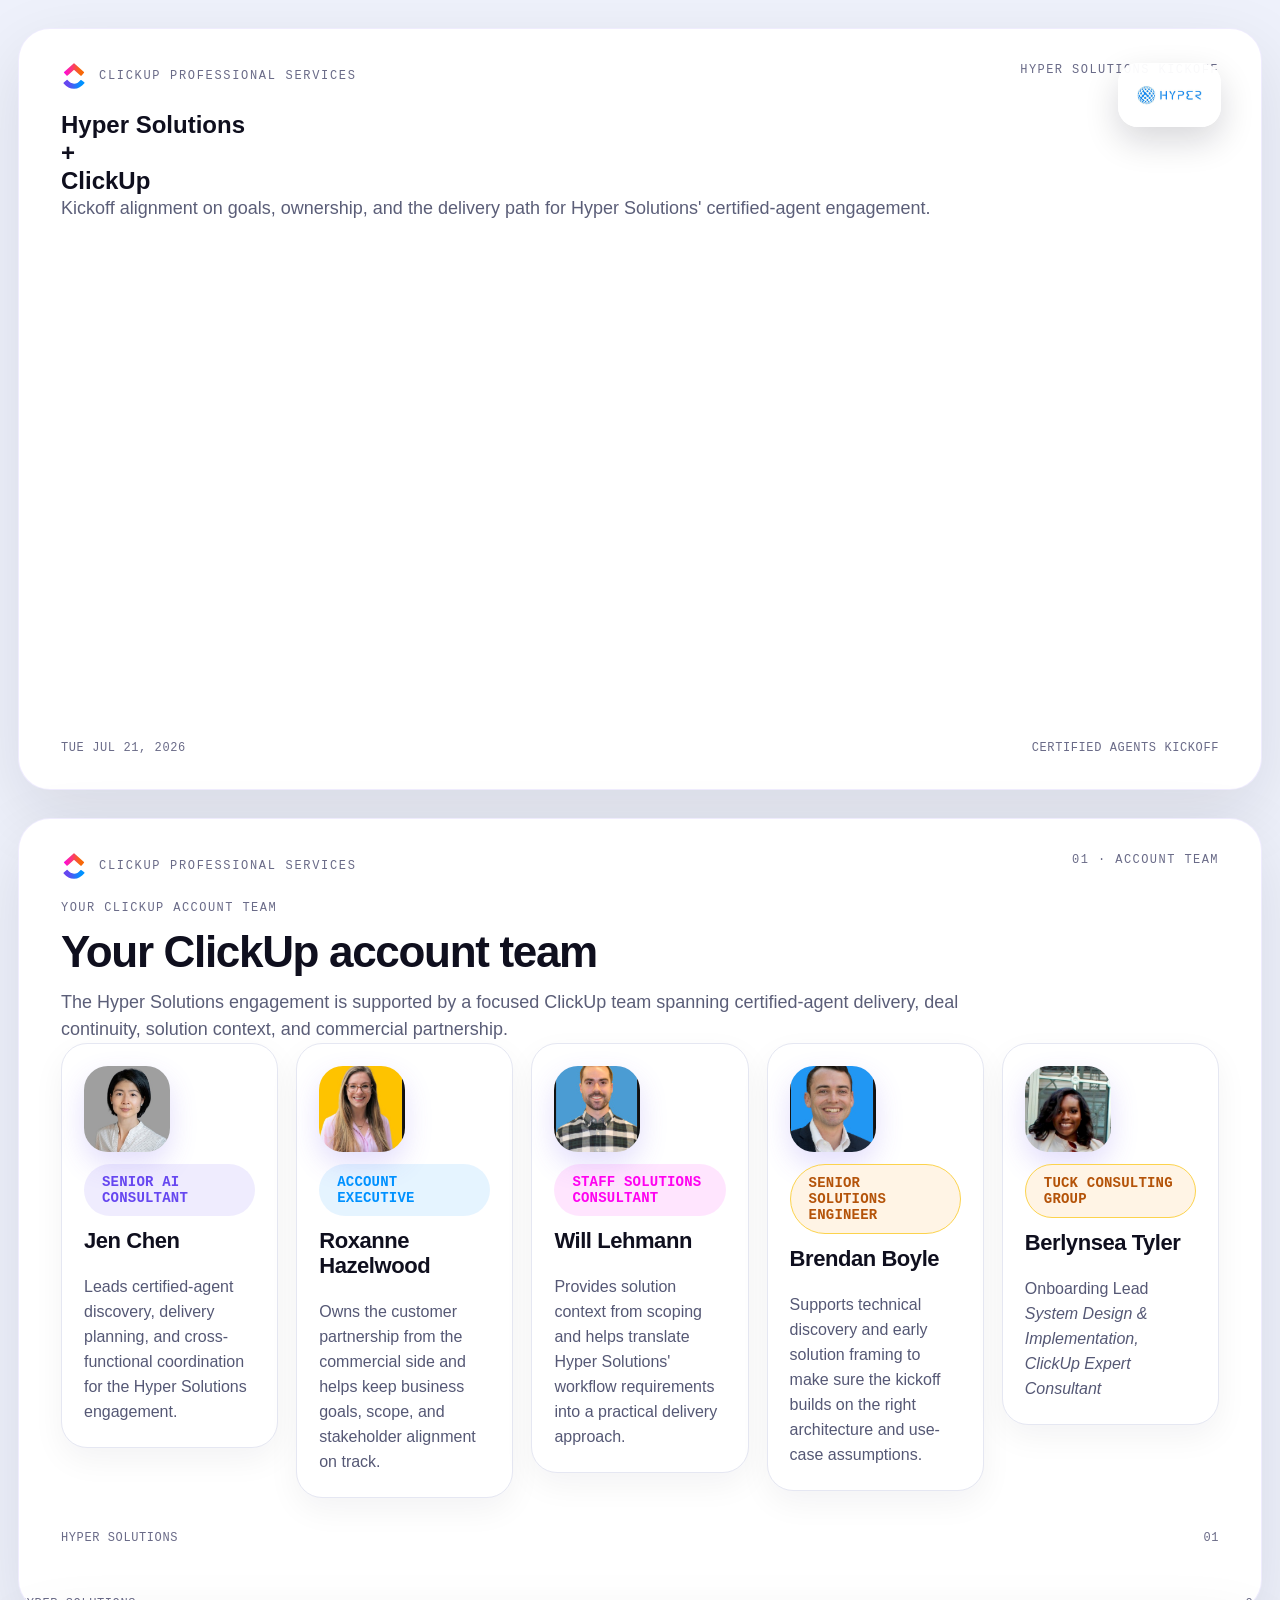
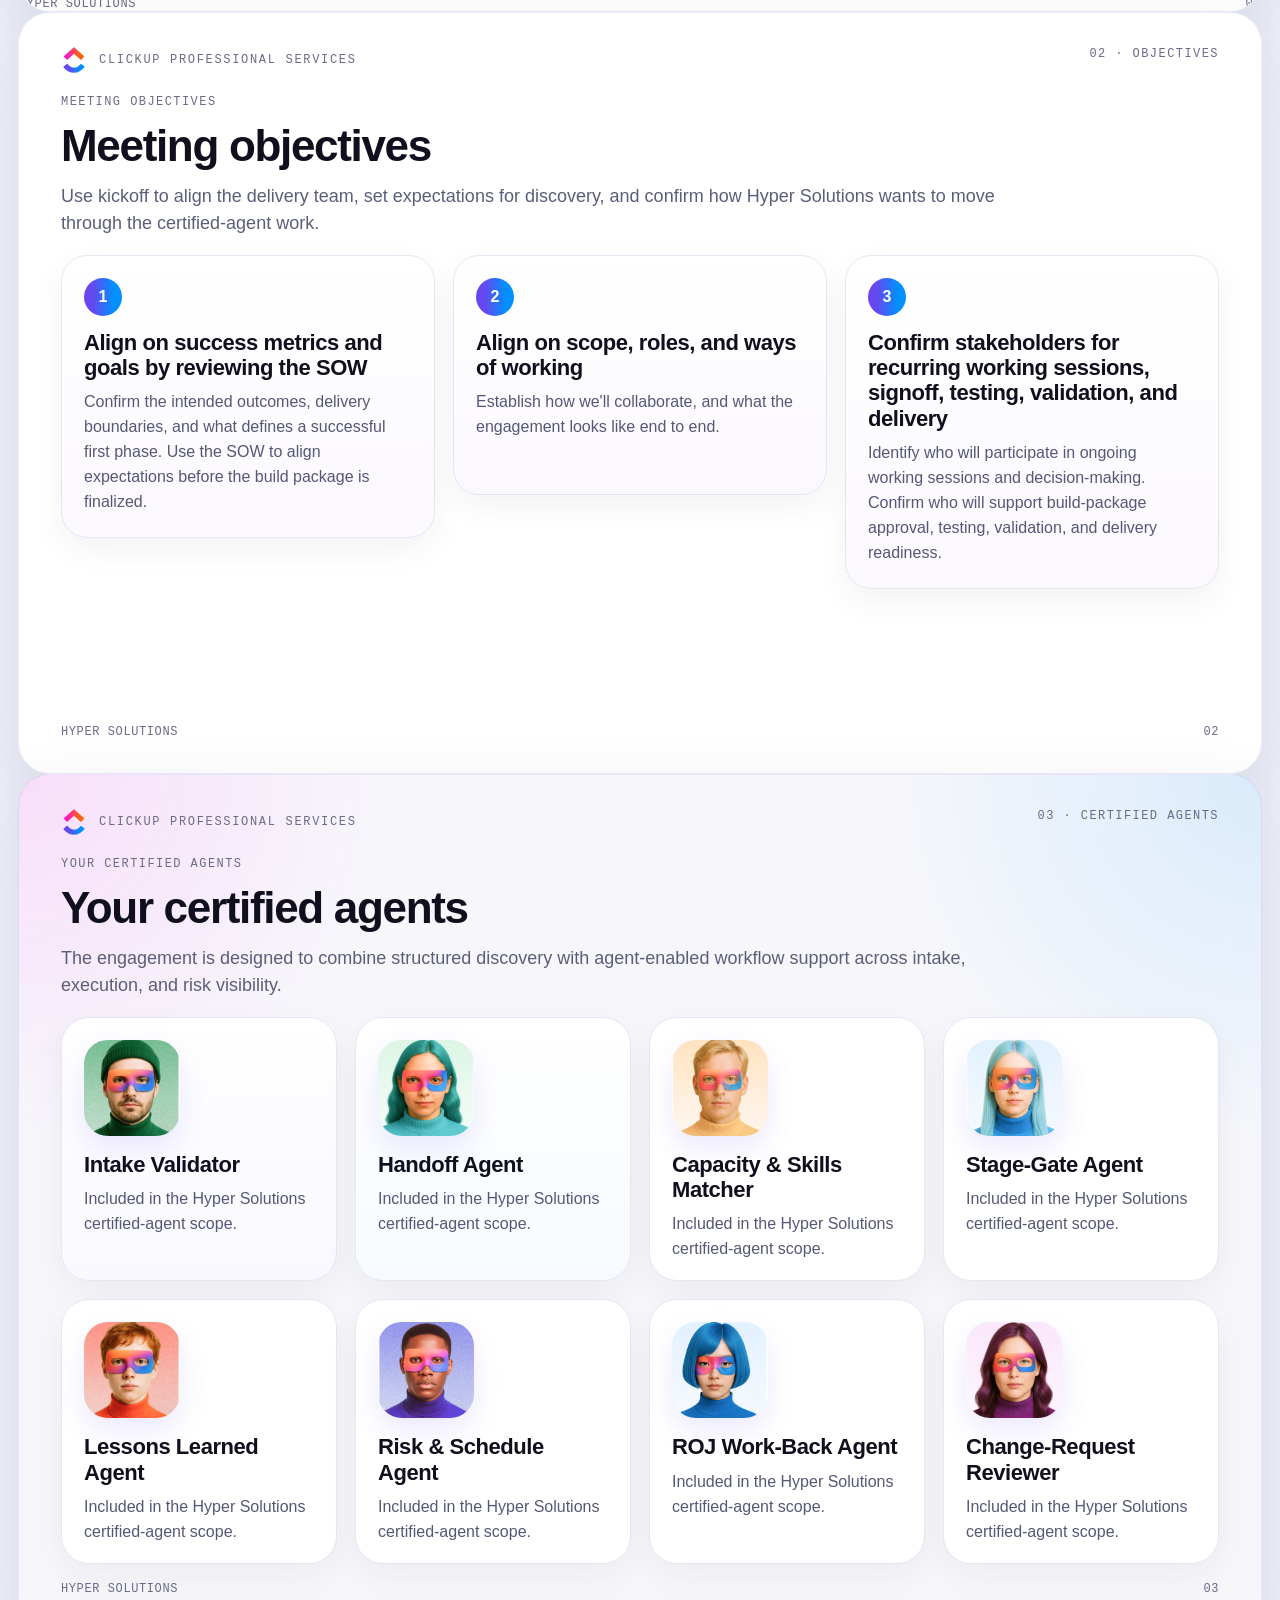
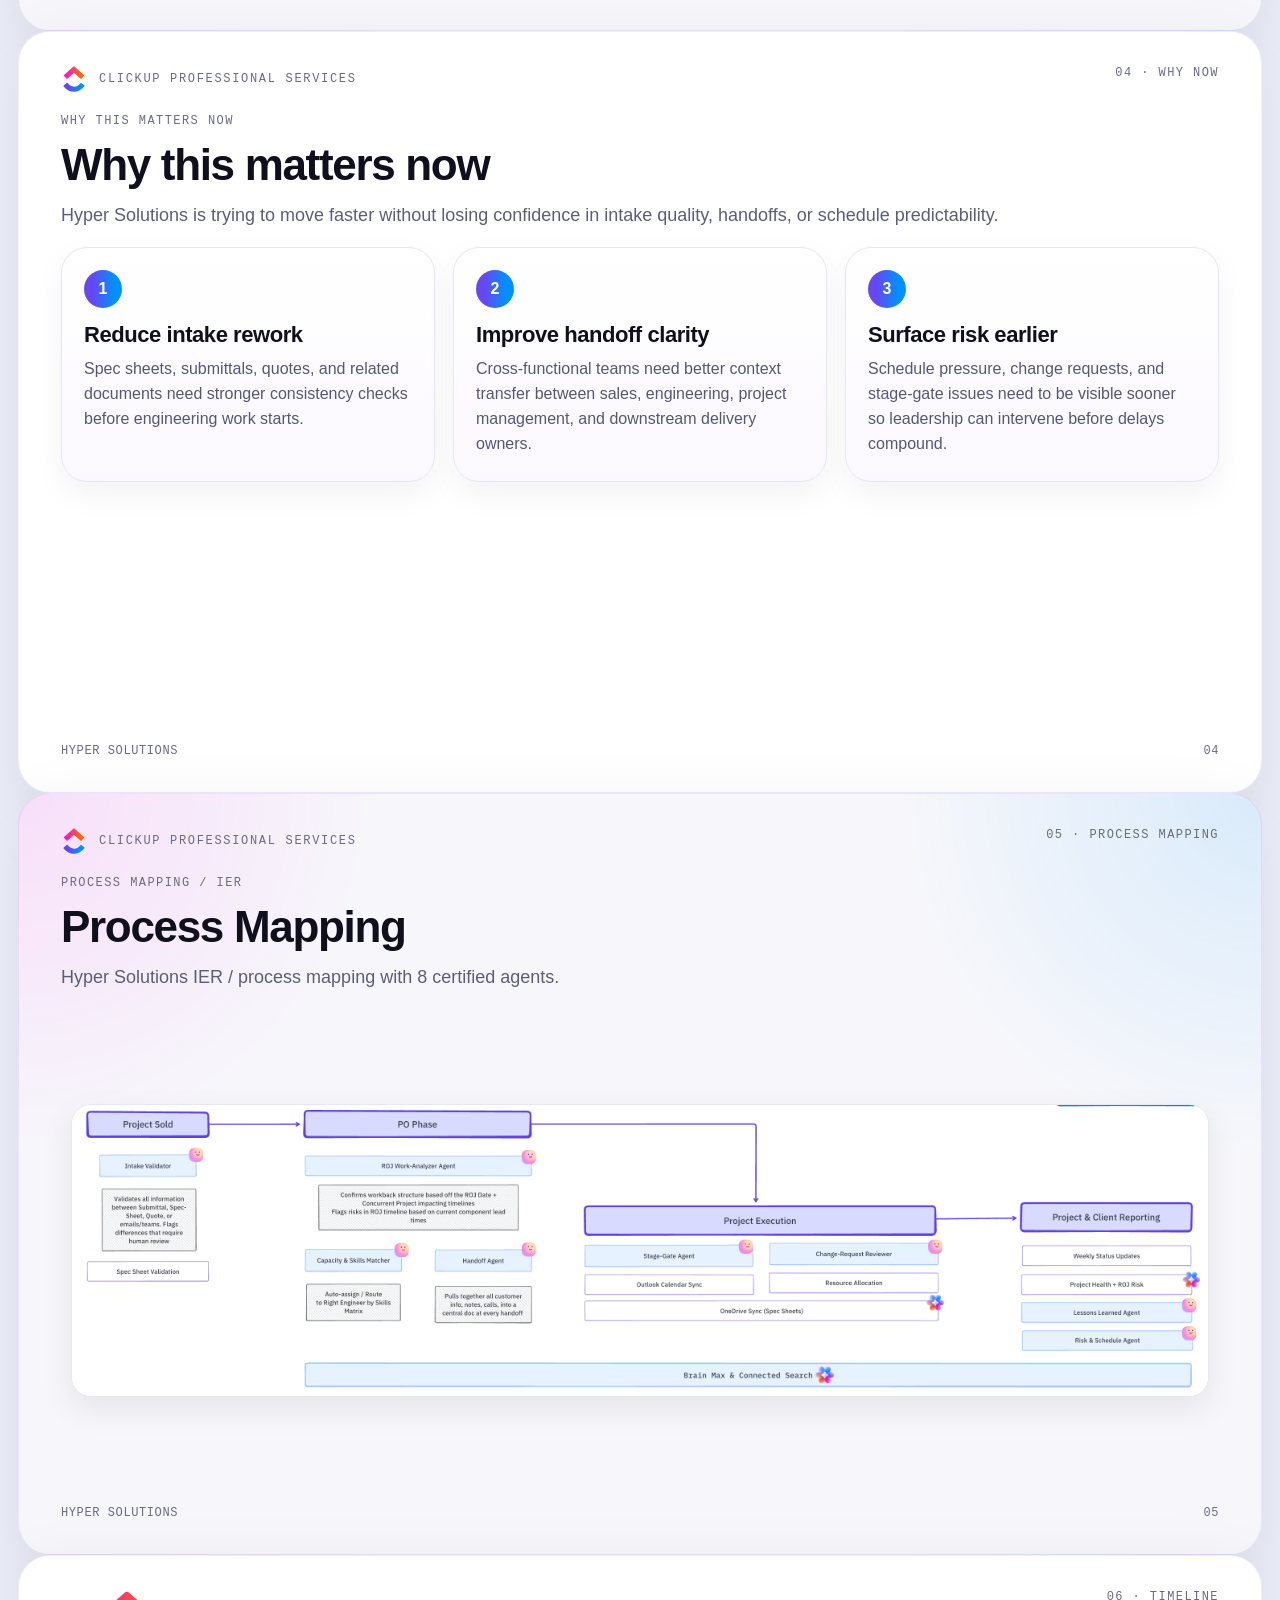
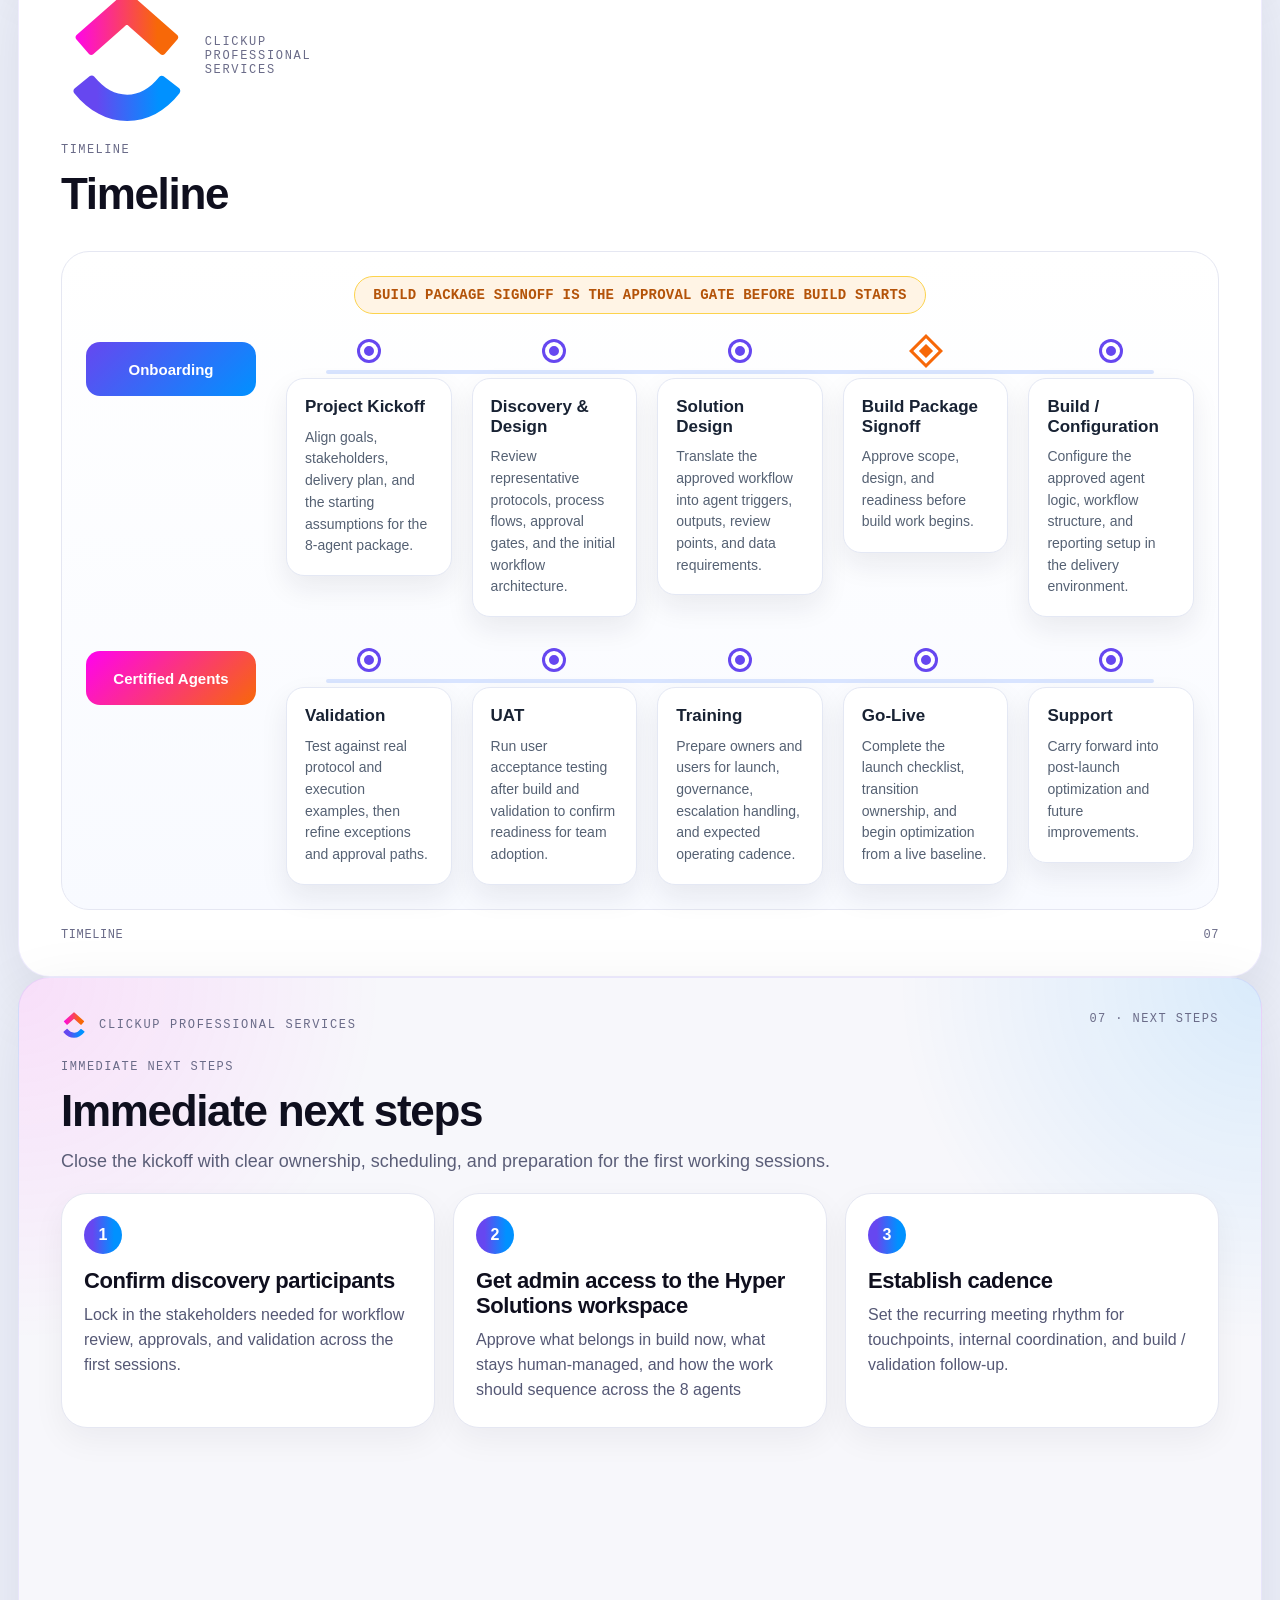
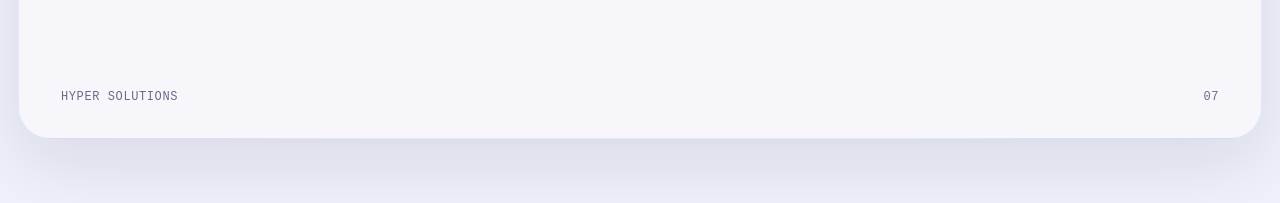
==== commit 12a9ea30: "edit layout" ====
--- a/index.html
+++ b/index.html
@@ -8,7 +8,9 @@
 </head>
 <body>
 <div class="deck">
-<section class="slide cover">
+<!-- <section class="slide cover">
+<div class="slide-shell"> -->
+<section class="slide">
 <div class="slide-shell">
 <!-- <div class="cover-badge"><img alt="Hyper Solutions logo" class="cover-logo-image" src="AE/AAABBQEBAQEBAQAAAAAAAAADAAECBAUGBwgJCgsBAAEFAQEBAQEBAAAAAAAAAAEAAgMEBQYHCAkKCxAAAQQBAwIEAgUHBggFAwwzAQACEQMEIRIxBUFRYRMicYEyBhSRobFCIyQVUsFiMzRygtFDByWSU/[base64]/2gAMAwEAAhEDEQA/APVVm5fVix9VWO1rvXsNTcixwbS1zXelY0vn9Jd6m6urGZ+mut/4L9Mhdf6iMXCyp9RtVVBdbZUdrwXuFVFVVha/Y+12/wDS/wCA/wC21i9SrZhdH6b1nJxSzKxGMrxsEEjGqe472XW1n9M1zGtZ/hf53061ZwcvxcJl+nLghH96fDxD9KP9Rr5s3DxCP6I4pH+rxV/3zoDO6hbbk1vssxiy4fY67vSrsymVbjdj41R2Orba702/a91n0/Z6ChT1XqdeHVk2MtGRba537Ms2faPQbPq/Z2PFduZ6W31Kv5m30v5z1vzx42Ni9bxsf6zX1vszsWsn7LS72Osx3WPqbtLX2tc5/wCkYzf/ANuKv0h1X1tuGXnVHHyOnPY6q7HcWtcCfVbS/wBQP91T6/zHb/0n+CVj24ASMoARxERzafzeTXHwR9XrjOf+UYeORMQJEnJ6sWvzw+fil+7wx/Qejxeottttx7gK7aS0Egy0izWrn9JTa/8A7j3sZZ+561f6VXVyeK5vVPrHn1ZOP9nzsWuythaSK7qSdlDc1v0/a51WRRdS6v8A8BW70TPOf06q57XV3MmrIrfq5ttZ9K5jv7bVWz4OCiO0OIfu+5Hijwn9Li4WfDl4rB7y4T34D1b6SSo4fVqcvPzcFjHNfglge50bXbxu9mv5u385QiMiJECxEXLwF8LMZAEAn5jQ/wCk3kkHMyWYmJdlPBcyit1rg3khgLyG/wCaoYGbXnYNObW1zWXsDwx0bhP5uiXDLh4q9N8N/wBZXEL4b9VXXg2Uln9G6zjdXxTkUNdWWPNdlVmj2OHZ8fvNSyOs41PVsbpW11mRktc87QIY0Bxa63+vscj7WQSlDhPFAEyH7oh8y33IcIlxDhlQie/E6CSodX6o7ptLLW4t2Xvfs20N3EaE7n/yVlO+uJY0vs6VnMrbq9xrgADl2u1Px8tlyR4oRsecVs8+OBqUqPkXpElV6d1HE6liMy8R++p+muhaR9Jj2/mvaqPVvrLidOyW4TarcvLc3caKG7i1vi/+smxw5JTMBE8Yu4/u8O/EullhGImZDhOx732dhJc5/wA77P8Ayozv+21u4+QbsWvINb6zYwP9J4h4kbtj2/vpZMGTGAZir21if+iiGaE74TdeBCZJc5/zvs/8p8/51LQ6P9YMLqxsrqD6cmn+dx7hteO26Pzm7v8A1InT5bNCJlKHpG5BEq8+FEeYxSkIiWp2B9P/AEn/0O5ORXV9Yhl5GQ1mPbUMHDrJPuv9Rzsj9H+Y5jq6q/U/4tUOjsyOgOzcz6w5LWDLsDWAuNhsc3eXXNrYHO2uY5u1m36H84m+sHTDl9RpwMdxpywLM7EtfrW95c37Ri8bmPZsovZZ7/6ioPty/rlnVY+1uAMKt7rHOmx255Yx8V/ovzq1p48cZYxcuHDKA9+VDjxY8Z/U+3/tZfP8/rc7JOUZ6RvKJH2RfoyTn/O8f+z/AEWgxmdXl2fWHp2LbV05uQbGlhDQaw79I01tdu9Jzd+/2ejUuh6zk1/WXpvodEvFl1L223YpJqc5kObt/SbPoWOa7/Rf+BqI65i4ebX9VnYznYzQzCdeXAPJsY1u/wBHb9F3qfv/APCKqcFn1Nd9vdYc66+cfHrj0mhultll1n6bc79E36Lf/UcspGcoSMOHNECXKD5vfxfo+7/6PiWRiIRnES4sUrHMn5fZyfpe3/KbeyHOu6MPq1fltd1uzHEtl2pb+mFL742730s2e929/wDOq50V2T9oqovu9TLxcRlXUa5Li2xxbbiFzvoWP9L7R6r2OWbmMwaBX9dLBZvsqrsZhEgA2vYKKz60fzbaj+5/wv8AwS1OjtY7qOTmBrm3dQx8bIyK3ERUSw11UN03Pd7LnWf9bVbIAMUqGhuUtI+nmiYRzY4/6qMPl/1jPj/nI3vpGOp15ccUsUz/AKyUvm/qOyuX6dm42B1v6w5eW/0qK3Y+95BMbg5jdG7ne5zl1C5votddn1i6/XY0PY51Ic1wkEbX8tKg5euDPd1wRut697EzZ748Nb8Uqv8A2U1uqfWz6v5PTMvGpy99t1FldbfTsEucxzWNl1e36S0fqz/yBg/8S1R610/AZ0fOezGqa9uNaWuFbQQQx0EHapfVn/kDA/4lqfkOL7t+rEgPdF8ZjL9A/uxgsh7n3j9YYk+2a4AY/pf1pSaNuFb0brWR1istZ0vIqdZnsJgixvuY6pn59l1h9n/GX/8ABJvqniX3nI6/mtjJ6if0Tf3KR9Brf6+1n/WqqkX67/8AicyfjX/58YtrHa1uPU1oDWtY0Bo0AAHASlll92Ej8+Q+yZdfawcMq/wuOP8A4UqOMe+Yj5YD3RH/AFmXij/3P/PRZ/UcLp1H2jNtFNUhocZMuPDWtYHOcsx310+rbWkjL3ECdorsk+QliD9bmtdf0ZrgHNdnVhzTqCCdWlbI6b04EEYtII1B9Nv/AJFNEMEccJ5BORnxfJKMB6Tw/pQmuM80sk4wMIiFfMJSPq9X70XG+plFoxcvMNRx8fNyHXY1B021n6Lmj938xv8Axf8Ao1X6jbkfV/r2R1m2g5HT81tbLbWxvqLQ1nf812z+3/1fVLkcuvE6l9bb8Xq923Gw62OxMZztldhLWvsc79/6Tv8AjP8Ai6rFJhye5myzkP1ZgfcgLlL2xwVGH9f5PWsyw9vFjhE+sTHBI+mPGeL1S/q/P6XrQQ4AjUHUFOq/27BH/air/Pb/AHoxDLa4+kx47HQgjxCpkEbghtAg7EFyH/XD6uVvdW7NbuaYO1j3CR+69jHMf/ZWd03Ir6x9bHdT6e0jCx6DTbfBaLXn6LdYd9Et+l/of+KVZ3T876tEl+LX1bpAM7jW031N5cXe33f+ev8Awqul6R1LpnUMUP6c5pqaADW0BpZP5r6vzFeyRx4YSnhjLJHJE4/dMhKEePfihGEZQyf1ZtSEsmWcY5TGEoHj9sRMZnh2qfFLih/cf//R9I6jh2ZGx1R22Br6/U03sFrfTdfjv/wd9X/Tr3/8GuSNDqMGrqDMhmN12y59NeRWSGZJb9OvJZY30MfJs/Oryq6bPtVX6b3rulj9Xq6RbTli+6uiDWctz2tdXuj9CMllg2b/AE/5VeR6Xo/911b5bLKIoxJh80iI8X6sfNx/vYvV62rnxwJviHGdACa9f6PB/rGjjdQqNGMOqNpxfrJkVvZi2W1e+SX049ljmsf6HqO/we7/ANJoXSfUx46b9arWZF+Za12Ji3RkOBG5rrHODXsrZa7+Z3/8J/LVvPoqZnVvzMmmzJthuBXaxrXVZAbt9bCdZ9Ol3sf6Fvq/rP8Ah96jXit+14LMjNr/AGvVUC6x9bftFrdz9rR/o8b+c9VlTPtFlX/ain9MpOKBia09zX0g8UJ+ueOOCXB6MP6H/QWcMhIXrwaan0zj6Yz90cXrytTFf1F1fU6OoWU5fULDWacB/vooJc5uPu9r6Wu/w7MVn6x6NHq/zli6XBxTi4zKn2G60NAtvd9KxwEGx/8Ar7FX6azprA5uO9ltouu9V4DQ43z+tbmtDf0n/otaCr58hndR4Y3eg4Y3wxj6f3Ys2GAjVyuVd+KW+t/1lKtR0/Dx8nIy6a9l+WWm98k7iwbWe0na3+wrKSijxVLhuq9dbcN/p/4bMeGxdXfpvv8A1f8ABR30VZFFmPc3fVc0ssbqJa4bXN9vu+imxcajEx68bHbsppaGMbJMAebvcipJerh68F/4HH/3yvTxdOKv8Lha+dgYvUMZ+JmM9WiyNzJLfone33MLX/SajgBoDQIA0ATpJHi4Rd8Fnh/c4vTx1/W+RXp4jtxUL/e4f0Wtl9Pw811Dsmv1DjWC6kyRte36LvaW7v6jlZSSSPFUbvh14b+X+twqHDZquL9Lv4cSlQ6l0PpXVC12dQLXsENfJa6P3d9bmOcz+Sr6SOL3OMe1xcfT274/+atye3wn3OHg68fy/wDOcP8A5lfVr/uIf+3LP/Si18bHpxcevGobsppaGVs1MNaIaPd7kVJSZ/vND3/dq/T7vHV+HGsxexZ9r276+3w/9ypU8bpHTcTMtzcahtWRe3bY5sgETu/m/wCbbud9Pa1XElHHjqXDxVXr4duH+v8A1WSXBceKrv0cX739V//ZOEJJTQQhAAAAAABXAAAAAQEAAAAPAEEAZABvAGIAZQAgAFAAaABvAHQAbwBzAGgAbwBwAAAAFABBAGQAbwBiAGUAIABQAGgAbwB0AG8AcwBoAG8AcAAgADIAMAAyADYAAAABADhCSU0EBgAAAAAABwAEAAAAAQEA/[base64]//8AAKACAAQAAAABAAADIKADAAQAAAABAAAA5AAAAAAAAAAGAQMAAwAAAAEABgAAARoABQAAAAEAAAFuARsABQAAAAEAAAF2ASgAAwAAAAEAAgAAAgEABAAAAAEAAAF+AgIABAAAAAEAAA4oAAAAAAAAAEgAAAABAAAASAAAAAH/2P/tAAxBZG9iZV9DTQAC/+4ADkFkb2JlAGSAAAAAAf/bAIQADAgICAkIDAkJDBELCgsRFQ8MDA8VGBMTFRMTGBEMDAwMDAwRDAwMDAwMDAwMDAwMDAwMDAwMDAwMDAwMDAwMDAENCwsNDg0QDg4QFA4ODhQUDg4ODhQRDAwMDAwREQwMDAwMDBEMDAwMDAwMDAwMDAwMDAwMDAwMDAwMDAwMDAwM/8AAEQgALgCgAwEiAAIRAQMRAf/dAAQACv/[base64]/cRAAICAQIEBAMEBQYHBwYFNQEAAhEDITESBEFRYXEiEwUygZEUobFCI8FS0fAzJGLhcoKSQ1MVY3M08SUGFqKygwcmNcLSRJNUoxdkRVU2dGXi8rOEw9N14/NGlKSFtJXE1OT0pbXF1eX1VmZ2hpamtsbW5vYnN0dXZ3eHl6e3x//aAAwDAQACEQMRAD8A9VWbl9WLH1VY7Wu9ew1NyLHBtLXNd6VjS+f0l3qbq6sZn6a63/gv0yF1/qIxcLKn1G1VUF1tlR2vBe4VUVVWFr9j7Xb/ANL/AID/ALbWL1KtmF0fpvWcnFLMrEYyvGwQSMap7jvZdbWf0zXMa1n+F/nfTrVnBy/FwmX6cuCEf3p8PEP0o/1GvmzcPEI/ojikf6vFX/fOgM7qFtuTW+yzGLLh9jru9KuzKZVuN2PjVHY6ttrvTb9r3WfT9noKFPVep14dWTYy0ZFtrnfsyzZ9o9Bs+r9nY8V25npbfUq/mbfS/nPW/PHjY2L1vGx/rNfW+zOxayfstLvY6zHdY+pu0tfa1zn/AKRjN/8A24q/SHVfW24ZedUcfI6c9jqrsdxa1wJ9VtL/AFA/3VPr/Mdv/Sf4JWPbgBIygBHERHNp/N5NcfBH1euM5/5Rh45ExAkScnqxa/PD5+KX7vDH9B6PF6i2223HuArtpLQSDLSLNauf0lNr/wDuPexln7nrV/pVdXJ4rm9U+sefVk4/2fOxa7K2FpIrupJ2UNzW/T9rnVZFF1Lq/wDwFbvRM85/TqrntdXcyasit+rm21n0rmO/ttVbPg4KI7Q4h+77keKPCf0uLhZ8OXisHvLhPfgPVvpJKjh9Wpy8/NwWMc1+CWB7nRtdvG72a/m7fzlCIyIkQLERcvAXwsxkAQCfmND/AKTeSQczJZiYl2U8FzKK3WuDeSGAvIb/AJqhgZtedg05tbXNZewPDHRuE/m6JcMuHir03w3/AFlcQvhv1VdeDZSWf0brON1fFORQ11ZY812VWaPY4dnx+81LI6zjU9WxulbXWZGS1zztAhjQHFrrf6+xyPtZBKUOE8UATIfuiHzLfchwiXEOGVCJ78ToJKh1fqjum0stbi3Ze9+zbQ3cRoTuf/JWU764ljS+zpWcytur3GuAAOXa7U/Hy2XJHihGx5xWzz44GpSo+RekSVXp3UcTqWIzLxH76n6a6FpH0mPb+a9qo9W+suJ07JbhNqty8tzdxoobuLW+L/6ybHDklMwETxi7j+7w78S6WWEYiZkOE7HvfZ2Elzn/ADvs/wDKjO/7bW7j5Buxa8g1vrNjA/0niHiRu2Pb++lkwZMYBmKvbWJ/6KIZoTvhN14EJklzn/O+z/ynz/nUtDo/1gwurGyuoPpyaf53HuG147bo/Obu/wDUidPls0ImUoekbkESrz4UR5jFKQiJanYH0/8ASf/Q7k5FdX1iGXkZDWY9tQwcOsk+6/1HOyP0f5jmOrqr9T/i1Q6OzI6A7NzPrDktYMuwNYC42Gxzd5dc2tgc7a5jm7Wbfofzib6wdMOX1GnAx3GnLAszsS1+tb3lzftGLxuY9myi9lnv/qKg+3L+uWdVj7W4Awq3usc6bHbnljHxX+i/OrWnjxxljFy4cMoD35UOPFjxn9T7f+1l8/z+tzsk5RnpG8okfZF+jJOf87x/7P8ARaDGZ1eXZ9YenYttXTm5BsaWENBrDv0jTW1270nN37/Z6NS6HrOTX9Zem+h0S8WXUvbbdikmpzmQ5u39Js+hY5rv9F/4GojrmLh5tf1WdjOdjNDMJ15cA8mxjW7/AEdv0Xep+/8A8IqpwWfU13291hzrr5x8euPSaG6W2WXWfptzv0Tfot/9RyykZyhIw4c0QJcoPm9/F+j7v/o+JZGIhGcRLixSscyfl9nJ+l7f8pt7Ic67ow+rV+W13W7McS2Xalv6YUvvjbvfSzZ73b3/AM6rnRXZP2iqi+71MvFxGVdRrkuLbHFtuIXO+hY/0vtHqvY5ZuYzBoFf10sFm+yquxmESADa9gorPrR/NtqP7n/C/wDBLU6O1juo5OYGubd1DHxsjIrcRFRLDXVQ3Tc93sudZ/1tVsgAxSoaG5S0j6eaJhHNjj/qow+X/WM+P+cje+kY6nXlxxSxTP8ArJS+b+o7K5fp2bjYHW/rDl5b/Sordj73kExuDmN0bud7nOXULm+i112fWLr9djQ9jnUhzXCQRtfy0qDl64M93XBG63r3sTNnvjw1vxSq/wDZTW6p9bPq/k9My8anL323UWV1t9OwS5zHNY2XV7fpLR+rP/IGD/xLVHrXT8BnR857Mapr241pa4VtBBDHQQdql9Wf+QMD/iWp+Q4vu36sSA90XxmMv0D+7GCyHufeP1hiT7ZrgBj+l/WlJo24VvRutZHWKy1nS8ip1mewmCLG+5jqmfn2XWH2f8Zf/wAEm+qeJfecjr+a2MnqJ/RN/cpH0Gt/r7Wf9aqqRfrv/wCJzJ+Nf/nxi2sdrW49TWgNa1jQGjQAAcBKWWX3YSPz5D7Jl19rBwyr/C44/wDhSo4x75iPlgPdEf8AWZeKP/c/89Fn9RwunUfaM20U1SGhxky48Na1gc5yzHfXT6ttaSMvcQJ2iuyT5CWIP1ua11/RmuAc12dWHNOoIJ1aVsjpvTgQRi0gjUH02/8AkU0QwRxwnkE5GfF8kowHpPD+lCa4zzSyTjAwiIV8wlI+r1fvRcb6mUWjFy8w1HHx83IddjUHTbWfouaP3fzG/wDF/wCjVfqNuR9X+vZHWbaDkdPzW1sttbG+otDWd/zXbP7f/V9UuRy68TqX1tvxer3bcbDrY7ExnO2V2Eta+xzv3/pO/wCM/wCLqsUmHJ7mbLOQ/VmB9yAuUvbHBUYf1/k9azLD28WOET6xMcEj6Y8Z4vVL+r8/petBDgCNQdQU6r/bsEf9qKv89v8AejEMtrj6THjsdCCPEKmQRuCG0CDsQXIf9cPq5W91bs1u5pg7WPcJH7r2Mcx/9lZ3TcivrH1sd1Pp7SMLHoNNt8Fotefot1h30S36X+h/4pVndPzvq0SX4tfVukAzuNbTfU3lxd7fd/56/wDCq6XpHUumdQxQ/pzmmpoANbQGlk/mvq/MV7JHHhhKeGMskckTj90yEoR49+KEYRlDJ/Vm1ISyZZxjlMYSgeP2xExmeHap8UuKH9x//9H0jqOHZkbHVHbYGvr9TTewWt9N1+O//B31f9Ovf/wa5I0OowauoMyGY3XbLn015FZIZklv068lljfQx8mz86vKrps+1Vfpveu6WP1erpFtOWL7q6INZy3Pa11e6P0IyWWDZv8AT/lV5Hpej/3XVvlssoijEmHzSIjxfqx83H+9i9XraufHAm+IcZ0AJr1/o8H+saON1Co0Yw6o2nF+smRW9mLZbV75JfTj2WOax/oeo7/B7v8A0mhdJ9THjpv1qtZkX5lrXYmLdGQ4Ebmusc4Neytlrv5nf/wn8tW8+ipmdW/MyabMm2G4FdrGtdVkBu31sJ1n06Xex/oW+r+s/wCH3qNeK37XgsyM2v8Aa9VQLrH1t+0Wt3P2tH+jxv5z1WVM+0WVf9qKf0yk4oGJrT3NfSDxQn65444JcHow/of9BZwyEhevBpqfTOPpjP3RxevK1MV/UXV9To6hZTl9QsNZpwH++iglzm4+72vpa7/DsxWfrHo0er/OWLpcHFOLjMqfYbrQ0C2930rHAQbH/wCvsVfprOmsDm472W2i671XgNDjfP61ua0N/Sf+i1oKvnyGd1Hhjd6DhjfDGPp/dizYYCNXK5V34pb63/WUq1HT8PHycjLpr2X5Zab3yTuLBtZ7Sdrf7CspKKPFUuG6r11tw3+n/hsx4bF1d+m+/wDV/wAFHfRVkUWY9zd9VzSyxuolrhtc32+76KbFxqMTHrxsduymloYxskwB5u9yKkl6uHrwX/gcf/fK9PF04q/wuFr52Bi9Qxn4mYz1aLI3Mkt+id7fcwtf9JqOAGgNAgDQBOkkeLhF3wWeH9zi9PHX9b5FeniO3FQv97h/Ra2X0/DzXUOya/UONYLqTJG17fou9pbu/qOVlJJI8VRu+HXhv5f63CocNmq4v0u/hxKVDqXQ+ldULXZ1AtewQ18lro/d31uY5zP5KvpI4vc4x7XFx9Pbvj/5q3J7fCfc4eDrx/L/AM5w/wDmV9Wv+4h/7cs/9KLXxsenFx68ahuymloZWzUw1oho93uRUlJn+80Pf92r9Pu8dX4cazF7Fn2vbvr7fD/3KlTxukdNxMy3NxqG1ZF7dtjmyARO7+b/AJtu5309rVcSUceOpcPFVevh24f6/wDVZJcFx4qu/Rxfvf1X/9n/4Q2maHR0cDovL25zLmFkb2JlLmNvbS94YXAvMS4wLwA8P3hwYWNrZXQgYmVnaW49Iu+7vyIgaWQ9Ilc1TTBNcENlaGlIenJlU3pOVGN6a2M5ZCI/[base64]/9sAQwADAgICAgIDAgICAwMDAwQGBAQEBAQIBgYFBgkICgoJCAkJCgwPDAoLDgsJCQ0RDQ4PEBAREAoMEhMSEBMPEBAQ/9sAQwEDAwMEAwQIBAQIEAsJCxAQEBAQEBAQEBAQEBAQEBAQEBAQEBAQEBAQEBAQEBAQEBAQEBAQEBAQEBAQEBAQEBAQ/8AAEQgBowMcAwERAAIRAQMRAf/EAB0AAQABBAMBAAAAAAAAAAAAAAAIAQIHCQMFBgT/xABcEAABAwMCAwQFAw4KBggEBwABAAIDBAURBgcSITEIQVFhEyIycYEUQpEVGCM3UlZicnWUobGy0hYzNnSCkqKzwdEXJENTk/AlJjQ1V4TC00Rjc+EnRUZVZIOj/8QAHAEBAAEFAQEAAAAAAAAAAAAAAAcBAgUGCAME/8QASxEAAQMDAgIECgYIBgEEAgMBAAECAwQFEQYhEjEHE0FRFCIyYXGBkbHB0RVCUpKh8BYXIzM0NVRyJFNigrLh8UNzwtKD4iVjovL/2gAMAwEAAhEDEQA/[base64]/vC3PVlp4+E8Pgq8LGIWI57ywtk9CPFWx+Injl7vaUwRFkMyR1Vsbkaqqpc1mUxyKOlia0H0vCMd/gqxK2qTrYzxWWOm/ZPOpuGrdJ2sf8ASGo7ZTY5kS1bGfoJXskM8y8HAFVkKdY3kdI/enakOcwa8swc0+t/rLF9qWSuf+7YYuTUNDDtI8+mk3X23rjwUuuLPKTyAFU3OV5yWuvg/eswe8F5oaj90/3no2VUcwZLDUteyUAsLBxBw94WOlqYYv2a+UfejJpV4k2RD6HElg4m/OASJXKnHIXOz/[base64]/NTytw3M1xPa5Ly6xUOiLHCz0kly1JLxTtb/NGcwfJ8jT5FZGntrHzNiiXr1X7O3wMbVXV8TN16v8TDlf2nb9dbyzT+2FFdtXXh59HFWVjfk9KCeXE2mh4cs7wZHclvTdFxsh6+5ObTtTsTx9vTxdpptXq+ZJeop06xV2ReW67fZM0bZ6M3Hp3N1NuvrGprri8YZaqThjo6bP3fB/Gn9A8D1Wi3yuoZpfB7QzDU+t/wCfz6DdLRQT0sfX3N+Xfn7OxgHtBdqDUDdTVOjtu5G2uktchgqa+OMfKJXd4Z/uwD396kjRuhUkhbV3JOJrk2/OTQNYasqJZ+rt6+T+e1DKnZE17rbXGhbjVaxqqivNHXehoaubnJPGWAuy7vw7IWm6/tVJbK1rLezbH55m06Du9Xc6Vy178rn88jn7TLd27XY6LXe29/roBaWF1wpKUCRr4859KIzyk4e/PQKzRclnllWnvEfFxbJ6V27D01lHd406+1vwib/V7N+0xvtf2wTqB0elN12GkNTiKO70BMPonOOA6Rreh55yMN8WEc1tGoej9tA3w60PyxN+r8yb813X3mt2TXctWiUN0Z4/Lj5c9s8KNx8DLOoKHfPSjRd9Gajp9a2rgMxpKtkVPViPGQY5WERyD8ZpJ8D0WqU8lnuSpBVReDyd+7kVe5U7O7PZ2m0SRXe1NWqhf4RGvZ4rOFO/Kc8c8dvI6bS/ahpKy5iw6kpTZ7tHhj6G7A0by48gI5y30bsnkA8RZzyyr6/Sz42ddF40fe3f8M+7J427ViTu6uT8/[base64]/APtyPA7o77aZ26sNXZtbahNTf6hmPkNidwvpmu7jI7JZ/wDUIa/va0LO2LStfe5WrRMw3vX/ALMNetRUlvp+qqt3Hiuy7f75rDUVdebFoi1WLSzGyRTzSRSzV9ZUOAI4quV3pJS0c3E9QR34WZ1vaqW0MZBNNxy49nqQwukK6qqJlljZiMzPu7t7oXXFjjl1/WT01qtLzWSllSYo+Qx6+OZHgBzWr2C71lpkzQ+WuxtV7tFLcGdbVr4qEXL12mdI7dNqNNbD6Jt1FRscGSXGpic51QR84ges4eBe9x/BCk+HQtTdU+k77Jhy+j4Ea1WsIbM1aWxdn5+shnPsw703/[base64]/x039ab/aNMpOkaanr0SVniO2X0Lt9kzQNhdhN46Wk1/aba+KC5j0jjRS+iZISfXbIz1m8Wc5wtGXVV708i29V2T0G6fozaL65K+NP+RmGrp57Fpmem05SB09BRPFHA92Q57Ij6Np8iQAtVar6usY+ZcNc5OJfMqplfZk2VzY6GjfHTJlWtXCedE28xBybtLt1bWOt+9O3Vpv1DHI6IOp4jT1VKDkOa1/Hl3Mdym+HRclDH4Vp6ZyOXt2wv3iHZ9WMrnJS6gj4mp9Xfb7iEptnJtrdSbfi1aNust3sgOJaG5P+USUxdz9E9sgyAOgyCPAqKdRR3C3VqyXJuJPtJ2/dJP086hraTq6L939nfl289zxF63R1NsLqBtq11pl9VpK4TOfQXK2ucWU4PIMdDITwlvL1Q4DlkBZ2k07S6tpeOgfioRMq13b6FNeqLvWaTrlWpb/[base64]/i2H/eu9Y/NWwpHRafVYqv8AaT/Y+q3+5yc183I1NZqvUbUloHdXAv8A6nav+x3LPIxJvlvZa9o6CbanaOmjo68DiuNdE7ifE9/4b/bmd3vdzats0npiS/SfSFfun2fz2Gtao1JFYYvAKRPWY02T7Nmqt2q1uq9YSVlDYXTccs83Oprx84x8XPmesnU+fQbZqfWlJpmn+j6LeRNvM01nTukqvUE3h1f5H586E67BYbTpi001jsVHFSUNHH6OKCMeqwe75x81BFXU1E8yzyLnJONJFT08PUUvJCJHbf3Cvhvtt28pJX09sbTMrqgN/wDiJHE8I/ogE+8hS/[base64]/7PJx8QLvIjp5qZei26w0ayUT+a7oRL0m2p0ix1SETuXU4x59FLz2zSxpI1e1PeRaj4nzdW7nhfcTa7C77y3RN9irxMKA3JjqL0vXi9GOPh8unxyoH6Umxy3FHR88Ey9G8vg9E6J5J9zfVLgMHHUDJ+CjZrnqzBI/AxrlehDXtR9m64srqncfQNCaiCoPpLlboW+sxw5mZni0gcx3FTJofWCrwWy4PwxNkXv7kIm1rpFI3rcqHy15/nJHbQGvtSba6mh1Dp+qfDPC8Nmi/wBnO0EExv8AeMj4qTbpQ0epaZ1LIzKIi4XuXGy+pSPbXUVmnKhtSx+HuVM+02Paer9O7w7e0Vyr7bDV2y/UbZZaadpLcnqDjwI5Y5+C5frKao07eHMa/Dmrt6U5KdC0ssN6tyPlTLlTf8oRu1v2f9x9kbw/cPYq4VdTRsc6We3tw6eKPrw8B5TR8u/1gOg71JdBq2k1PB9HahZh3Jjv9S7IuGphN+/bvNBumm6jTsiXKzck3enc1N3c1zyReW5mnYvfa07vUrqWeIW7UNEwGtoncvSAcvSRnvZnPLuP0u0vUmm57C/HNi8l/[base64]/wAFF4Y+lo/3beRtOn5K1aJJq3y3HmtX7b7IaNuNz3W1ZYqFs4eamSoq3PlaZiM8oieFzvLHJZGiv98vjWWGFcx+TjxTFVlns9klfe50/aL/AHfP4GAde9tfWFyrH0e3ttp7NQRnEcs8XpZ3t8s+q34B3vUkWbovgp0//kF9nL3mi3TpEmqF62j/AD7WmcuzHvHe92dLVs+pqeL6qWyoEE00TOBk7XAlpDe44BytB1tpmPT9W2OkXZyZN30lqKa+w4qOz89x7PX+0O325noZNZabirpqUYhnEr45GA9wc0hYi3agulhTFvfz/t+Jm7lYrdcFzVp7yzR+1u2u1dLPXad03RWwRROfLVvLnPaxoJJMjySBgHkOSXG9XTUb0bXPVXdnL4FlDaLfZI1kgTCIir29m5HPdXtr3H6qy27a+hp2UlPIGPuVYeMTcuRiZ81vn3qRNP8ARyip1ly2Xu/Kke3vXkjlzb+X572nl9H9tLcy13SN+rhRXm3F/wBnYKf0Mob4sc39WHe9Zq6dGNPIz/BbL+e9xiLb0hzNlRtZvlU/Pkky7De9O7l6Rp7rQsirrRd6fnFOwEOY7qx7fLHRQfW0VdZa5Wvd4zFJlpKmmulPlnJTwtX2WNkprkbhJoWDMhDnRNqJmxZz9xx8vcOXitkbrW+pD1LZdv8Ab8jBu0VapJVle3f/AHf/AGMlWuyWzTlritVpt0FFQ0zcRwwsDWNHkFqdb111dmdfGXmbBTw09ppsQcsEON0O2JrcaprLbt7LFRWujkdDHLJTCSWctdwukyeWCeQ5dymmw9HlE+ginqt1dj/xzIjvWua2OqdHTck/P2Tt9re2tcZq+C37nW6mfBO8Ri5UjTGYTkD7Izm0+ZBB8l82oujKBGrJQP4sb8K+b1ntYOkWed6U1b6Pz4qGcdQbEbM7jzR6kqtJUNUKyP0wqaWR8Xpw7vcGEB3vPNR/T6lvFoc6gY5UROw3qfTVquiJWPTfn2/M99YbJadL2mnstloRSUNJHwQsHFiMfjO6rB1lbPNJ11Qu6mepaSCmi4afYilvN2nN1dvN37lp6gdQ/UqgMIjpJqX+Oa6Jry7j9r5x5jkpa0zoe3Xy2+Eyv8Zc+32kW6l1fX2esSJnJVTu+R7/AGd1ts1vLqal1hSWCKz65t4e6aJshZJK1zcOd6vqzD3jIWu6itN40xT+Au8ancu3kmc0/X2m/wAvhqJ+3bz8r47ew9juRri+bX3Cl1bXUBrNHOEcFy9EM1FskLgG1GfnxuzwuHc5rTk8WFr9rtlNclWGHxZ15L9rzGbutdV0Lkq6j9y1fwT/AKMg2q9W6/[base64]/MPzfBb3onSC6gm8Om/dt5Efax1gyxxeBM8tfz3GE+y/sXUbj6hOuNUwSPsFsqfSgzD/vCoHrcJH3LT7XicfdFb1rzVkdnp1tdL5fuQ0rRml5bxUfSdV5BPYuZGHZIaxuSSf0kqCGObJsnMnF6uj8ZeRrp7Su8NbuVrmpoaKWSKx2WWSCjhHSRzTwum/GceQ/BwPnLovQFgZbaLwp7f2riAtcXVLnVdSvkIYeGcgdSTy81vPG6On62oNMXCy+D0hsQ7L+3NZt/tbSR3GIw3K8SGvnafaYHeww+5v7RXMWtro+93FXwrs3Y6G0fb1tND+25uMwukDP47HA0YK1OLhWoXqzaZFjipk68wd2wdQ19i2YqKe3vc36q1cVE9ze6Bxy8fQMLeej63R3G+I2T6u/rTkaXr2rdS2lq03JdvV2mv/wA/+QulOtSLaoIEkiVf4bkU93VeMqTSb064b2+g9YZoIk/xSb/nuJ8dillYNn/9aDuB1zqjBxfccXP+1lc6dJDIvpZyI/[base64]/onB/pqCek6xLbpm1sX11wTP0eXf6RjWnk7CVjsCMkZ6d3VRcrHPbh/[base64]/dNBdyLSDssvUa7oPCKVOGriReL/Uidu/wMBG6r0pcern/[base64]/lNTFUNDaioz1iY054Wtb6nH0IHJTJXawtun6DwezpxSYxn4+kiG26Tmv0vhVf+fxJb2i67f6VdR6Bs14tVLLTxCKntzKhpk4R3BvUqI66C516urnI7Pf2ErU0tDQRJTRKh6W4U5qKGppmHBlhexp8CRj/FfJFJw1COU+meLNK6NPOa2Lx2et4rdqCeyx6IutbIxzmxVcMBfBKPuy8Hh5+5dI0euLU2iZ1j0OfanSlfJVvwwkDsL2QzYrhT6x3LFPPV07vSUdtafSRxP+6kPzj4N6BaDq3Xz65j6O27M9/wCBvWl9Ctp18Jrt3/nzkgtV7laA0I/[base64]/S5qfqLXdmuDc1L+Ffz5iC63R11tq4g5f7T1e23ZF3I1bWQ1WqqGTT9pa77MZwBVObnoyMcxy7z0WKvHSHb6Bix0C8Sqip+djJ2fQtwr3I6qXCZT7PzJ1aa0zatI6fodN2OlEFFQRCOJg8B1z5nqVBFxqfDJ/CKndyk3W+kZQwJTpyQ+a+6x0fpkCK/ajttse85AmqWtJ+BVUoK64N/YsXbzHk+soaByqqpudjar7Z79b/lVkulNcYce3BMHD6W9F5z009LtMzDvYfRTVMNUmYl8Uwl2hezTTbpxnUmnjFQahhZwuef4qrYByY7nyI7it10drOWyuSKr/dZ9ho2rtJJc2rNQeX+fORGuvZ/3jste23VG312ncZA1s1JAZmOGe57eIfScKYItaWBVWoR+/rIul0jd5mcEjf8AiSl7JGyGoNtKev1TrOH5HcbnEynho+PidDCDk8Xg4uxy8lFevtU0t/mZFTpshJ+h9OVVojWSo5/nzkia+4UVppJa64VUNLSQAuklmcGtAxkkk+4qO4YpZZOriTJv8s0UEfWyKdHZ9b6I1myopdO6ktN0GDHNFFUNlyCMEFoPTHJfXU0NdRoj3MVPOudj4qe40dwzGj8+sivvt2RbjHW1Gq9saVktLUEy1Fp4iHsceZMWPbB6Y/X1EsaV16zqG0Ny2ROTvmRXqjRD4J3VtD9b8952nY10JuJo/[base64]/eJ39/[base64]/R34rR639FZ3TdidqS5thb5MXjONY1LemaftXG7ynH2bI6SqNEbeWy33Nzn3WpD7hcpHj7I+qm9Z3Ge9wBDc/gL5NQ1TLrdllh/dx+Kno/PvPp09SOttsTrObjDfap7Q1VpSR+3OiK4xXSSPNxrYzzpg7pGwdz3d5+by+6W96F0hHc5PpKrT9mnJDUdcasS3t8Gpuf58xDyguFbHeKavFXKKn5QyQStk9bj4h63F934lTT4DF1buFviYX3dxEKVlZxtnR/and3m2O3/KHUNM+s9WcxtdJgfPLfW/SuSHpxqitOp4l6tqo8538I6O4SrHNl55LUfEx2DBHad35k2rs0Ni02GG/wB4YRE8+zSwd8h/[base64]/FT/ABQUscPU0TMIhB6OrJZVmlk5+jtO40ZrnVGgbtFetK3mahqAQSM4ZKMjLZWj22+fgvluVnoL3ArJo/Gwvfzwe9Hda60VCJE/xMp3cjYpshunRbuaGo9QxsbBWwu9BX04BxHOOpH4Lh6w94XM2pLG+0VjoJ+XYdE6eu8d1o0fF5XaZJIYO5YNFbGiRoZ7OTjkLQ0kNDgBnn0V7+CLxl5lqMeioiciFvbi1jd/q/ZtB0lbIy2sovl00bXc5JjI5oLvHAaMeZcpj6MLLFWRvr5eaKQ90h3iWmkSii7SMlBcLha66G4W+umpain5wTxy+jkae/mOilqppqK4MdTyp2KnaRnA+soJGz57U7u8nH2Xu0DVbm0z9Jarq2/wioo/SRTY4flcYGCS35rwOre8c/EDn7X2kXWRyVFJ5Ck26I1U67udS1HNpIdsw5xAZcORPmtBcromN6ztN6SZJnOYnNCLXbytdTU6a0vfoQ/0FHW1FNLwnGHSxhzTnu/infSpQ6LqyOGtmjXtT8+8jbpLpHy00b+1F/E812Sd/wCrortS7XaxuTp6Kpc2O0VMhx6CTI+xEdzXHAaPmuOOhPDk9f6QSKL6Tt6c1y5PN289zHaF1TLUT/R9wXZNm+ns5bE1cg9CohzkmEZHigKoAgCAIAgCAICyZwbE5xAIAzzI/wAUVM7YyUVyN3Uxpf8AtBbR6dvJsVy1rQR1kbg2RoJeI/[base64]/[base64]/Lbbcw1beYbf48iphNuadp3mkdX6c1nb23bS95pbjRuOPSwSA4Pg4dR8V8tTQz0Durlbg+2kr465nHGp346rxRcofT2l6qXFHdFRVxuMZ5nxXW40FpoJrjcquGmpqdpkllleGtY0d5JRkLqh3CxMqp5yztp28TjFLu1RsjBUuY/WkMjQSGyRU0rmu9xAwfetkpdFXORvFFFz71RPea3Pq6ggfwTO28yKvuypf9ddsZ9+TvzKb91fV+g96/y0++35nl+mlm+2v3HfIfXXbGffk78ym/dT9B71/lp99vzH6aWb7a/cd8h9ddsZ9+TvzKb91P0HvX+Wn32/MfppZvtr9x3yKO7VmxrhhutOE9cmjm/dRdC3t2zY0+81fiVTW1mbvxr91yfA5aXtPbH1rww68pYs/Pmhkib/WcML56jR18pWcbo9vSi+5SserbPO7CO/Bx7/TOqNNamiFZpu+0Vzgc3PpKedsgH0LXpaasp3cNQxUT0Gdpqujqd6d6Kp3uR4rzPuGR4pkFUAQBAUyB1QDI8QgPgvF0ttqpDV3OugpYGHLpJpQxoAHPmVc2OolVEpm8Snz1E1PE3inXCGNbh2lNj7VKYXa+op3g8LvkzXTAH3tC2Cj0veqxMpFj07e/Br9RqmzUq4c78FPmb2q9kGuJfrUkdwFFN+6vr/QW9IuerT7zfmeKa4srvFR6/dcvwLvrrtjPvyd+ZTfup+g96/y0++35lf00s321+475D667Yz78nfmU37qfoPev8tPvt+Y/TSzfbX7jvkPrrtjPvyd+ZTfup+g96/y0++35j9NLN9tfuO+RR/at2NI9XWZHvopv3UXQ97XlGn3m/MfprZu16/dcnwLqTtQ7IVtTHTDXMEfpHcIfNTyRsBPTLiABzXhPo69U0ayOj5dytX3KXRaus9Q9GNcvscZPtFVS18Ta2iljmgnYHxzRyB7ZGnoQRyIWrqlQx6xzpjBskXg8n7WBc59J2KuPcIChIHU4VFVEB5/WWs9MaItzbvqm9U1tpGuI9LM7lnyHUlfTS0FZcJEjpGcXefDW3SktbUfVOwi8tlX3GPvrqtjGucP4a8WOWRRzEH3Hh6LZG6HvmN4tv7mp8TXH62sjXbSLn+1y/Ar9dbsX9+Z/Mpv3VX9B71/lp99vzPRNbWZyeWv3HfIfXXbGffk78ym/dT9B71/lp99vzH6aWb7a/cd8h9ddsZ0/hmR/5Kb91P0HvS/+mn3m/MqmsrQ5NpF+675FYu1JsbUShg1xEzxMtNKxo95I5Kkmi73E3PU59CovuUsbq6zvd+9X7qnvNI6+0drSJ9RpfUduucYAOaacPPPPUde5a5UWyvoHL4XGrU7DPUV1oa/KUsmVTn2e89HkeIXzczI8hkICqAICjeiOLGlgLQO5WI7rCvCkZFGsMm/faU9HI8yaW2+A4hjLJahr+f8AXkx/QicO9SVM92j9KpOi/tajn34/PvIymjZq/UC0z0zBD+PuJFa61NS6N0deNWVLeNlro5qrgPznNZkD6cLQ7fROrq2OjZ9d3xJAulWy30zqqT6hqzvN3rb1dqq8XOf0tZVTyTyu8ZHdSur6ejjt6sp6byTmKWr+lI+sqeZ7rs+6AqNwtz7TbGw8dBQy/[base64]/znRulZXVNkhaZZ6rWmmzhzQWnr0VXt4kyM9hAntw0VZTbq0NVMXGCptcboPAYJa79KnfoqlSakfH3KQj0k0vDVtkTuI8dPJSk5nUScXeR41WSR8PcOY5jPJeaskZMvV8ixUjkaiSEtewRUV3y7VdKWu+R+hpJRn/e+klaf7IaoV6VcTVMbX9hMHRwzweF7WciZaiglQteA5jmk4BBCo5FVMJzKouFyQr7dOjK2K72HXUUDjSywG1zlvSJzXukj+BBcPgpi6KbpHC2Sjk8pdyHekW1vmd4b3EWAQDzOPFS8vXJJh/ku29pFsPBXNVH827+w9Bttqmt0Xrmw6no5OB9HWxTSfhsPKRvxZkfFYe80DbhaZ6dexF/BFMxaK5YLvAnnb70NqEL43QtkY31Xt4seGQOS5Xkjwv9qnS8UnhDWovah4zeLQUW4+3t30oTmWeAPpST0nZ60ZPvcAFlNPXJ9ouTKxOWUz6DD323fStC6m7s+41kyQV9nub4JsxVdFM4OGObXh/D0PuXVLX/AEpSxzs5OT3nNrnyW6sWFfqOz7FybLNitejcfbKz6hmePlZgbBWDv+UMGHE/jcnf0ly1qG0fQVwnpkTCcSr7VOj9PXT6WpY5O5DIIZmUHwKwsfIzjdnqfSry8IAgCAICh6IhReRT5pVHhvIx9v7eq/Tuzerrva5THV0tqkdC8dzuQz+lZ/S8MdRd6aKXyVeiKYDU7+C01Du5imsV8jnvfJxl0jj6QEv7znP6V1H4MxvC1vYmxzg6VHOeuCbfYUvddc9EXi0VMhkgtNxjFNz9iN8fEW/[base64]/lIi49ikd69rJYbdKvZ4v/ACQg0C9rg6PiBaAAe/Oev6P0LodzWSxrTkHtYjHpU4NgvZT3cbuPomO13Soa692INpKoudl00YGI5fPiAwT4tJ+cuYdaWBbNXumYniLy+JP+j73HcKRIe1DOp4C1ai1esQ3JfE3KtAzyVyLheEZ4ty9XFSyQcTcYzzTi4dy17eJMHk9x9b2/bzR901bcmtMVvizHGTgyyu5MjHmXYC+y226a618dHHyeu/mMdebky1UbqyT6vx2NYWpNR3TVt+rdTXapfUVtyndUSuc7qCcho8h0Hg0BdVW2kZamMoYfJjRE9pzVd5fparWpT6y59hnvsP3S8Qbk3C1U0ksluqaB8lQwn1Wua7LZPfxep7io56T6KKGnZPnxsm9dHdU59Q6BeW/4E7GOy4D3qCYV6xFcpNjl4HIw5V7FxZKcMyemR3Ki8lHCjtlIt9ui63eg0bYrVRyvZb62ve2sLfV4+GPiYCfeTy71I/RjS063FXP54Iy6R6moSk6tibEJjkYHBzIwS3oAOmSp/mc90+ObcEK06M8G4k2dkc/NVw37BXLvtKOfmmG/YGXfaUc/[base64]/s/YW1tVFHWXWoDhQ0YfgvIz6zz81ue/[base64]/YGXfaUc/NWOkjiVOJMZ7i5sUkucLnHeVHFnlkd5d9z5lXxQQtlWRq5yhWeWodB1aNTYnl2HLtea/ayro7gJXUdBcHw0L5PuCMuaPIH9pc4a/bCl4esSb9pPmgeu+im9amO4katIN3LXDofBUVcIUVuVQ4Kjhkw17Q4Hux3qx8LZmJxFqSujf4pBLtsXS8ybmUlrnLhQUtBG+k+5c5/tuHnkYU59GMdPDRPVFwq93pIV6QFqJa9EVMohHYl3QnmFK3FAqeUpHKxzIvkoU5ryj6tVXh8b0l0iStROLb0Dn5r2w37B5Zd9pRz815vaq+Q7g9HaVR6t8pvH6dsFMd/TCsa567dcvsLk4efUp7T6bbda+zVsdwtddPR1MJ4mzwSGN7fc4c/h9K8qmhS5QrTzuVzF5oqHrHV+CftY2I16csb/BSUux3bAuEFZSab3VmFVSTObDDdg0CSIk4b6UDkW/[base64]/I4cZwCcZ716I7LijYOJiKpJbss9om06FpDoTWlR8ntUs/[base64]/UuhrHqOkvMP7xEd51RCCLhZJqGo4UaqonciqU0htZr7XVcyg0/pW4TF7uF8r6d8cbcnGSXdw6q656mo7FHxSORfQqKW0Onqi+VGGNVE9Ck/wDYbaKk2h0dFaRM2ouVbKKm41DCS18uMYbno0Dl+lc5as1A+/1nXqniIuxP2m7I2yUvVLzMpPlijaXPka0DqSQAFhGorvJ3M857WeUuDhiuNvqS6OnroJXAcxHK1xH0FejoZGJlzVT1FjZ4lXZye1DzuvdFWPcPS1bpS/wl9JWxFmRjiY/[base64]/SDi+jOV7OjercqionfhSxKmJPrJn0oRK7VfZ2r7tcZ9x9C291TPUjiulDGzDi8D+Pae88Iw9vuPeVJ+hNarAngE7vFTyc9/cRjq/SzVbJWxplXIvn7D0/YfpLxQbeXkXKjqaWnku5kp21EZY532JnFkEA49nn5L5elWanqLjC6FUVytTON+0+/o7jkpre9r0VMd+xJKOeOZzTDI17Dzy1wI/Qo4c1WIiKSEjke1FQ+lC4IAgCAICh6IhReQHsqjyjeRi7tM/aF1r+S3ftNWyaQTN9pET7afE13Vn8mqv7F+BrRfzcfeuoJIn+Ic3RN8sml2Bj/1c1d+Uqb+5UFdJ7XJXQ5+yTN0XtxRzeklcoxJPCAIAgCAtk9n4j9aZxuUVM7GpvVjf+tt2xjAuM394usqKFJKONF83uOWr3UtjqVRqfWX3mWuxgP8A8cLf/MKr9gLVuknxLEjPOnvQ2vQbmyX/AI/9PwU2GLnYnstecNJCIMZ2Q4iC0ZPf5K13j+KWRxuRTzG42ibZuLo25aUujeFtfEY2S8PrQyZBY8e5wafgvvtVwqLRVsq418n4oqfExt6tkN1pXUj/AK3wVF+BrB1Lpq76M1DW6bvVO6Ktt07oZWtPUN6Efg8OCPxgfnFdSWKubXULazO6oc4XqnfBVrSpyQ9NstuRWbVa7t+ooHOfSAinr4WdJKd55/EZyPMBYjVNpZfLfKuPHTGPb8jI2O6PsldE3sXPuU2YWS5Ud3oKW62+oZNTVkAmhkYfVfG4ZDh5cwR5FcyzxPpperd2Kux0ZTSpU07ZE7TsWDm1WOTieinpGmEOTp1V5eWTECMknkMZ9yZxzCJxbEGO2fup/CHVMe3VrqA+isZ9LWujdlj6o/NP4gx/WKm/owsbKKB93lTeTZvoIZ17e/C5FtLd0T18tyNLsYyckDmQOpUpxp1LFZN27oRjCqtYrE5tVE9psF7Ju0h2+0LHervTsZer8BUz4HOOL/[base64]/bp+ZR/vr1/WnU/wBK37y/Is/VtH/Vu+6nzH1hGmfv9un5lH++n606n+lb95fkP1bR/wBW77qfMfWEaZ+/26fmUf76frTqf6Vv3l+Q/VtH/Vu+6nzKHsFaZbz/AIfXXPTlRR/vq5vSpVJulM1P9y/IqnRrTLtLUK5O5WonxOuvfYPt4pXOsevaps4HJtRQsEbj5kOJHd3KrOlSoc9OujwnmVV/BUQtl6NYY2Zp3ZXuXCfFSOG5G0+tdrLqKHVVvDY58+gqoXF0MoHgfHyUmWW/UN/jzBNl+M8K7esjq72qqssnFUN8TOPb/wCDyEb3xSNljcWvYQ5pBwQQcj/7+WVnIW+ERujn5GDqk6p6TUxsG7Ju8D9ytHyWm9T8d8sAbTzPLsmog/2cvv5FrvNvmuctbWFtnuDpIU/Zu95P2ir4tyomwSr46e4zvkHoQtNz2m6hAVQHw3qvpLVaqq6V8zYqajifPNI7oxjGkuPwAKviaskrY2plXLg8qiXqIXydyKpq73V3Bum52uLnqq4OkEcsxjponHlBA3lGwfAZPmXeK6h03ZY9P21sSL47kyc33m7uu1a5j+R0Fh0/eNU3emsVgoJKyuq3hkUTO/zPljxIWQrKmK10vhNavb8FUxkNItZP4JGmcb9/m+JKDSPYWmq7cyp1hrKSlqXtBEFDStlDM/dOcRz92R5qLK/pQWKZW00KcPflU9yKSZa+jmOoj6yZ2Pz6T0LewZph7iP4dXUcupoY/wB5fIvSpVKmOoR3pcvyPvf0b0/Jkyt86Ii//JS76wjTP3+3T8yj/fVv606n+lb95fkef6to/wCrd91PmPrCNM/f7dPzKP8AfT9adT/St+8vyH6to/6t33U+Y+sI0z9/t0/Mo/30/WnU/wBK37y/Ifq2j/q3fdT5j6wrTA668uh/8lH++qL0q1bHIraZqf7l+RR3RlTyNVH1Ll/2p8zlpewhouGojkrtZXioga4F8bKdkZcO8cQcTzXnV9KlwlXhjiRq+lV+CFafoxoY2Kr5lX/anzJDaG0jZtDWSDTOnaRtNbqRmIox1HPnnzUcV9xq7nVunqU3U320UENtp0ghdlE82D0a+cyhxy8uE46FUcuGqWO8ppxOJIb1yTge9eTEV8SogeqtkQx5u1sjo/d+301LqKKSGoog409VA3EkYd3eYzzws/YNRVum3q+HdHYRU9BgL9p6n1AjY5HcPCqryzz27cGHh2C9LOyTry7AOPFh1FHnPn6y3yPpXrU26hPavyNPf0YUec9cqf7U+YPYI0v83Xt0/Mo/3lVelWrdzpmr/uX5BOjSnb5FQ5P9qfMp9YRpn7/bp+ZR/vq39adT/St+8vyK/q2j/q3fdT5j6wnTA669un5lF++i9KtQ3nTNT/cq/Afq1iXnUOX/AGp8z5a/sGWIQkUWv7k2bm5vHb43NyPEB+ce5IulaZXbwJ95fkH9G8TW+LMv3U+ZgTdbs9662iP1QusDLhaHuIZXUQyxrjj+MYebeo68lvdg1pHqF6wqiRqid/PPpxy+JpV602yxYeqq/izjxeWMd2e8xiOQ4D6Nxzw9eRJ68vFbnTI2GJWNXJqScUj+N3ZyJj9i7eWorop9rL/WGWWmhNRaXyOy50LT68ZP4OWkDzKg7pD08yhkZXRf+pxZ9WPmTFojUMlWySmkXZnDj15+RLWNzXDIUVKiJuSe13EmS7I8V6Fi8yxWfXLneQdZd7pSWW21t2r52wU1FA6aV5OA1jRxFyrTxvqarq2dp5Vcng1H1mTWxuJu/qnX+v3avkuNVS/J6nNupxJwiljb7LW46OHzj3rp2waUp7ZQLC7fKeN5znDUepqi5VKKvf8AnsNk+nrl9WLDbbq9nC6upIqgtHdxs4/8VzI5vDJsdJo7rm7n3kYJbkku7+4rxSRyLwPQ9WMa1ONFIy9qbtD12hXjQWiakxXiePjrKto4jSQkcmt8HuH0KSdC6LZdl8In8jsI51Zq91td1MRDCovl2rK/6q1l1qpa0nJqHSvfK3+kVOUdDFTUjKaNuxDral9VPJUKm5MXsd70XTV8dZt/qqqdV11uiFRQVL3ZfLC3kWueebz38/AqF+kTSsdqnbX0zMNXb0EtdH+pFr4Po+TmhKlxLRyb+lRe4k1rToL3o3S+oopG3vT9vrGyg8fyimZJnl90Rle1PXSQLxROxg+SpomzIrV7SFfag7O9Bt1FDrbRTHtslXJ6CrpnEn5LKebXtJ+aemFNWhday3F/gtSuXEQaw0hDbmeEQp+faR3zg+CluoijVnWEYwyyPf1anPR11bb3mahq56Vx+fBI6In6Oa+KamZcWcE259TZkovJQyptn2l9ytvqmJtTep7xaWkfKKOsmMuW5+ZL7YOOgK0q7dH1HWtVzPEXC8jarTriopHIi8sp7/QT80RrGy690zQ6qsUwko65gLW97D85h/CB6qAbhRvtUzqeVN0Una217LpT9bHyU9AYmlhZnkeeF4Ncj91Ppib1KqhyMaAMd3gmETZCrVXmpwXOsprfQVNfVzNjgpoXzSvceTWNaXOJ9wBKRU61D0iamVcqJ6c7FtROlPE6Vfqoq+xMmunertD6r3MvtTDbbjUW/TsBPySkp5PRulYHcPpJHD2geuF0BpbRkVqYx8zPG+JA2ptVuuTuFnIxjar3ebFWMrrNcaukqI38YlhmdES7ORkjrz8Vu9dbYK6Hqp25Q1ShukkDutank7+zcmZ2Xu0bWa7q2aE1vUMlu7G/6lXY4flbW83McO6Ro557woN1topLGvhlP5Kkx6O1ZLdE6ubn+fMSecWYIJ6+CjVWpGvEnaSQq5TJY9oAIBJBaQBhHPwuxa7x2O9BjXf3W1Rt3tXd9R21/wDr7om01K/GSx8ruEPx3loJPwWwaXs7bveo2OTbbPoya3qe4rarQ56ef3GuaPVWo4L07UUN7qxcnS+mNW2Vwl4s5A4vDPzei6VdZoZKTwB7fFxg57W5PhqUrUTdVyTz7L29km6umZbdfJGuv9la2Opc3kKmPo2YD44P/wB1z1rfTy6eqFe3yVJ50dqD6bp+FeaGaKwZo6hg4vWjcOZJ7lqCPRixO71T3my1LFdSSp5ne4jf2L9dV1fb77t9eJnSVVlqvlMHpHZeY3vLZB7mu4He+UqQukCzfRzaWui5SIiL+fzyNH0JdvD1mpJObFyhKFaASGEAQBAEBQ9EQovID2VR5RvIxf2mPtDa1/Jbv2mrZNH/AM9pP70+JrurP5NVf2L8DWg/2nLqCT6hzdHzcTS7Av8AJzV35Rpv7lQX0ofx0P8AaTN0Y/wk3pJXKMCTwgCAIAgLJfY+I/WvKbyFBqa1X/Ku6/lCb9srr2l/h4fQn/FDla4fu19PxMudjH7d1u/mNV+wFp3SL/Il9Ke9DbdD/wA4h9f/ABcbDFzwT4EAQHFUBzoXtaASRyz0VHNa9OF/IuYqIuVIkdtPaM1tNFurZoPslLwU9z4R7UeQI5T5tLuE+Tm+ClHozv0bpvo+fyVzw+lEyRVruxOXNcz87kPCX8yCGlx4STywp1dJlEV3NOXx/AhxWuqlVHdhM3sT7tMudqm2vvVSfldva6ptnpCMupyfXjH4p9bH4Th0aoJ6RdPOpZ/pSHdr/K9PnJo6P9QeFQ+Bz828iVoLS/lhRSiI16K3tJOx2uKSlvoyXYx5q9XcC5LXMSROFTH+9u5lJtVt/cdQkMfXOHya2wF3OWofyb9BOT7lnrBZ33+ujpmp3qvoRM/Awl8ubLPQvmTmmE9q4NZdZWTXOqmuFZUunmq5HSSyu6yF3Nzz5k/rXUtIxradlI36qY9hzjPUrBM+dv1viZV7M21z9y9xaWSupSbRZQ2uq3HmHOB+xx/Ehabr6/[base64]/R1Y6Eyl2UdUP03vVZ4mFzKe8iWgmaTyPGzLT/AF2MWoa+o/DLHIz7Kovsz8zaNGVKUd5ZJ3oqe3HyNirWNaQxvQNI/SuclZwwcJP7nZmz5l+ByRjB+C9G8k9ATyjkVxeYr7UF1ntGxWqpqZ/DJUUzKMHymkbG7+y8rZNIR9ZfKZV+q7i+6ir8DXdVydXZ52/aarfahrTy178NPjg/g4x+rK6gqI2uy93fj27/ABOa4HLCnB3cTvwT5Ev+whoqhkoL9uBNCx9QJm2ukkLcmNrQHyEeGQ+MKF+lW5PfVRW9fJROP18vmS70YUKNppa9OaqrfcpL2NoacDOMAc/JRIpLCF/zivNvMqVV4CAIAgCAIAgCAIAgCAIAgCAIDrNRWigv9qns10p2VFJWRuhmieMte0jmD/zyOD3K5kqwuR6dh4VFP4RErDWXvRt1JtfuFcdMAl1JxfKKJ5bgvgfkjPmDkHzBXTembyl4szV7U2U5w1RbfAK1y+c6nbnUs2j9cWXUsMhYKGsjkl84s/ZB8WcQ+K+6+W/w2yvp/Mp89rq+plY9e9PebUKZ0c0Hpo3ZbK1rx38j0PxHNclVsWIuBU5L8TpyKTrWo7zfA5GtHCOiVDsORPMVp/IOV/DjzX0MLX+QYR7XGpHad2Wu0VO8tlu80Vub+K45f/Ya5bfoS3Nrr0xjuSbmoa8rVorT4vaa9qSKWetigp2ccr5A0Mx5rpCZrqdqrkgFkkNQ5NjbLYre2z2ShtRcD8jpYaYEHlhjQ3/BchPkRNk5nVcac1U+p8rYoS7H8WCSvJy5nawpIjoINjVfuRqCr1Rr6/X+tk45Ku5Tub/9JruFo/[base64]/UVWmNQ6anlzFRVjKmnaeXCHjDv7QKgXpRomNuDZGdqExdG1U91G5ikq8gdFGTl6tqISYnjuVSp6c1Y92S5pjXtBT1tNs7qyS35M/wBTHNHCO4uaHf2SVm7FlLnTL/rZ/wAkMLen8NFP/Y//AIqayuXCMcxxcsLq5y9YqopzC1EeiZK4B5OOAeRPgvNYXsXCdp6cbG+KqHeaGvtXpnWdm1HSOfDNQ10VRxNPg4cTf6TQQfesTqG3fSlvdBIvk59xmbBcfAri1I02Nq9NKyeCOpwAXsa7H/PvXKL38MroO7J0rTP8IiZJ5j6AWuHPr1V6t4kRS9HKxyoYD7ZdFLVbLVVTH/8ACXCnmk5fMJcwfpkW9dGdQkN9RH9qKie00fpDhWey7JncgASACTzwM/BdDMRyTLIQXIjOoSMy72VtUVOlN6rKyN+Ibrx26pA+cJOTf7Yj+haP0g2xLpbJJe1iKvsQ2nRVydbKuOFOT3IntXBsbcQ5rmnoTw/oXOqomyL9X4HQcq8UaJ37e0hTtrNUba9se5afe70dPda6rpXg/OZPiWIf1jEpsvUn6QaPimbzixn/AGtwv4EO25iac1SsHZKuPapN7I8VC2SZSqAIAgCAoeiIUXkB7Ko8o3kYv7TH2hta/kt37TVsmj/57Sf3p8TXdWfyaq/sX4GtB/tOXUEn1Dm6Pm4ml2Bf5N6u/KNN/cqC+lD+Oh/tJm6Mf4Sb0krcjxUYEnjI8VTKAZHiqgZHigGR4oC2X2PiP1rym8hQamtWfyru35Qm/bK69pf4eH0J/wAUOVbgviKnbn4mXOxj9u63fzGq/YC07pF3sS+lPeht2iNrzEi+f/i42GLngnwIAgLX44TlM43LXcjrL3a7febVV2m5Qsnpa2F8E0Ug9V7XDBB8jlIJ5IZ2ywrjhXJ51VMyvhWJ/JTWRu/tzW7Wa8uOlKridAx/pKGZ55z0zs8D/f1b72v8l09py/NvdEysdzbsqeddvic5antTrfcFp40XC5X4nQaP1Nc9Falt+p7NMYqy2zieI5wHY6sP4Lhlp8iVk7nQRVlM+2ycpE92/wADGUNU6Gds1P8AU5mz7bvW1p19pa2aqtT2+juMIkMYPOKQD12O82uy0+YyuWrvRPtNUtJKm6KuPz6DpGyXOO80TapnrPTyEcPJwGHAc/evhe3jwpk49s5Nevax3WduFr19ittbx2bTz3U8Ib7M0/SV/wBPqjyY/wAV0D0e2JLdSeHyph7vcQLry9PrqnwRq5blPPyUwlBHLPURU8EbpJJXBjGNGS8k4Ax35KkCKVIoJJ3LjGTSp6fwipjh55Nk3Z42sh2q29obXUxj6rVzfllzfjm6dwzwf0BhvwPiuWtR3db3XyOXki7HSFgtTLRSMa3mqGVCRw9Fg1/ZpsZ/94VaQVVN9yvJcFyqVCApkJkBAMjxQDI8UGRkeKFMoMjxQZQqmSpw1OCwHIHC7PP3L55040REXtQuReHJrW7TLqc73anbSkcHp2FwH+84Rx/pXT2hnPZZ4+Plg5s1WzjukmO86LZcSndfSXof/wB5oy78X0zM/wCC+/UrEWz1Cr9l3uU+WyuX6SgRPtJ7zaJE4Oc53hyXKvFxe1TpnGFz5kOVvtfBXfXKt8kvV5Uxh2mLLNftj9V0dO3MkNIK0DHdA9srv7LHLY9JTJDeqdXLhFcjfvbfEwGqI1ktFQqc2tVfYhrQLWkkH1C7qfDv/VgLp6eXgzjkm/s2+BzTTs61vG7muW/[base64]/B9PJw/8AqU8dFHE+klRftfAhHpK4UkwnNSNjnljuMdzVJ8S+P1a8t/cpHdOiOlhTzm2TSpcNPW0P5OFFB3fgBch1z+OtmjTsd71U6jo28MLf7UOyHRY2qbmQ+un8g5eEeXRfZnxsjhTh4CM3bo9JJtrYhG1wYb630nP/APjzKQui98dVdt/skddJaLTWxHxkcOzToWbXO7Nngmh46K1yfVGqOOscfNgz+ESxvuJUoa8u30fanoi/tF2I60lb6e4XRsat/ZobIGxxtbhwyPDuXMcTuN3XcHjHRLkYjOpTkXzME0LonHAewg+S+lruGQtezrIcKasN0NMV+jtf32xXBnon01ZLwDGMxh/Gxw/[base64]/kPit+6P7G+uuqVuNmb5NE13eo6G3OoWr4ziBxODzK6Jc5J3q1ewgdjPB40XvB6471dE1Z0yr1LnrHB5LBkAcTuQHUnoquhji34wx0krVTgM79j/cGh0ZugbVdZWxU2oIDRF75PUbK1/[base64]/mw9Gcb+Z5rcbSNLrvQt70lUOaPqnSyRxvcMiOX2o3Y7+F4afgslaKt9urYat+6Mc1yp5kVF+B8F2pHVVDPAzm5jk9rVQ1c3mz3LT13qbDeKN1NW0UroJ4HZ4o5A7DwT3tJ4eH3rqm3VkdZGlZT/AF0ycyV1EtPMtLUfVPe9nC01N43p0lFSNJMFfHVvOOTIocSu93srB6zfDQ2iolk8qRqt9qKhmNKJNV3KBsfkse1V9CORVNl7uBwAwMrmF0jHO4H8zpBUVicTO0h72nLLJpPf7RW4tNGfR1dRSl7geXpqeYF2fe30Y/o+SlfR1eyXT9fTd0b/APipFWq6Bzb9R1Pc9i//AOkJgRuBAJHQ4H/PxUVSM8bJKkLuKM5h1R/YXNL1cXBAEBQ9EQovID2VR5RvIxf2mPtDa1/Jbv2mrZNH/wA9pP70+JrurP5NVf2L8DWg72z711BJ9Q5uj5uJo9gf+TervylTf3KgvpP/AI6H+0mXoy/g5vSSrPDjl+tRivLck3KryLefF3cl5+J9XmUTj+tyLsjz+hMPK5aMjz+hMPGWjI8/oTDxloJHL3ju81VEcnMrlqmprVuP4WXYg/8A5jN+2V13ZHdfQNavcn/FDle8s8GuKuT7S/8AIy72Mft3W7+YVP8AdhaX0gN4NPKn+pPehuGiX9fqFHr2Iv8AxU2GLnonoIAgLXjLVZIuG5KouFOGX12u5E4GcDqfJJWo5mVLI3YcYB7We0R1/oyTUVqpA+9aeaZow1nOan5F7B7sZHm0+K3TRV6bQVqQTL4jl3+H4mk60tElZA6oh8pqf+fwIDBuAWmMk8XAWkZPTJGPELpOZrKnhlYuUwQDT8dMkrJE8Ymd2EJb1/BnU0dUJDbm1dOaPj5/ZS2QS4PuaxQR0ruhW5ROZjiRPz71Jk6Lopm0UiP8lVMl9pvdVu2e3dQ23TtZeb1xUVAQ7mwuHry/0W5OfHC1vRlgW93FPsN3Xu23T8TY9X35LNRY+u7ZPXzNcr3vla6V5HFJl73g82uPeB7sldLxok/+zb4EAVX7FyLH9bdfeSC7Hu1R1rrZ2tLtTcVp049skOW8pKr/AGY8+Aet71HXSVfm26mS3ReU9PwN30BZXXKpWtf9VSe0TWMka0Dn6x+lQAz9m3C81J2X9q7i7j6F6FQgCAo7GOaoq8O5RS3kFarOJMhvMcu9URXeShc7GNwq4eWeL3A470w8p4vcUy1MP7x4vcUJbjrhVTizuUVWp2A8JGM5+CtVURdy/OU8U8tuLrWybe6UrtU6gq44qajjLmsLgHSyH2I2jvLjy+Oe5ffbbQt4qo6enTdVT2GJulyW1Uz6iVdkRcensNX+o77W6q1BctR3JzflNyqZKuU5ySXnJA8ueR5EDuXVVBbkpII6NfIYm3pQ5vnrnTPfWL5bl/Ayf2U9KTak3ms0zWF0FobNcagY+axnC0e/jkjK1XpFq201ncn1lcjfVhc+42HRNM6ouW3k8Kr68obF42hpLAOQaB8MBc4I79qqnQqtTq0Q5WNxj3K5U8fJbGmGl6uLz5blTU9bRTUVWxr4ahjonscMhzXNIIPljKua7q14+7csljWaN0adqYNYe9O2ly2r1/cNNVMbjRcfp7dMf9rTuJLSfEt5tPm3zXTGlb2y/W5jG+UiYU5v1FZFs9a6RybKeNt1xrLTXQXG31klNU07xJFLG8tcxw6EELPSUqSxrRSplqmIjnbDIlazyuwlfs120XMdT2LdaPiPKJt3gZjHMAemYOh8x8cKH9R9G606uqrduncSfp/[base64]/R+oqvUz1CpFFzU85ZmU7VmmXyTWlvnuQd0txrlqWHLaJhFNRxuHrMgZyaT7/aI8SV0/pGzfQdnbE7ynIiqc06mui3q7LKnkoux53QunKnVusLRpumhMhuNZDTvx81jntDnfBuT8Mr67zX/R9rlfPyVNjzttElXcI1h+qu/[base64]/s9pmuiraG500Vfb6mKeCZnHFLG7ia9vvC1CSNY1y5FRe5dl9huccrZEw1UVO9N09pjDeLs+aN3gEdXc/[base64]/wD2cGndN3/VlxjtemrNVXOrfydHTxlzmt7i/uA8yr62vpbZTdbUORF86pn2cyynpZ66bqY2Kqd6Iqp7cYMtUXY53wq6L5Z9QrbTvLcsp5rk1r/i3Bx9K01/SLZE2TK/7XfM2qHQN8VN1T7zfkY61ptrrfbur+Raw0/W20vOI5pGh0Mh8GSD1T8ea2G2X6zXiP8AZOTPn239amFuFsvVnd+0aqom+2+3byQ8wAY5A4Etc12QWnBBHPke4ju8FsCytSNaZ6KqYx7djEKq1T/CYtlJG7V9srU+kaGKx6xtH1eo6ZoZDUxPEdSxg+a7PJ+PE81FN76Mm1kyzULkRV9Bv9j1/LQxdTVIqonpM22XtpbSXOSOK4S3K2yPxkS0xe1o7yXN5ABaVW9Hd2o25XC+h2Tc6LpBoKzkionnRTM9g1RYtXW6O7acvNPcKSUZbLBIC0eRHUfFaVVUVVRycM6KnpTBudHX01axJIVRfQdBuZtNo7da1i2artwmLATFUM9WWE/gu648u9ZK1X6psbvCadfPgx14sUF3T9oYEl7Bunvlr302vbs2mLg4RGmiLwM+yD3+9bvH0t1NZFw9Xv6096GlVXRtBK/xFT8PmZ12u2e0ZtLbHUml6FwmnwamqlPFNMR4u7h5dFo92v8AVX6f/ELshu1ksVPZYeqj5nZ7g7jaV20sE2odVXNlPTxnhY0nMkr8cmNb1OeQ8sr57dapr5OlLTtXOUTPYnnye9fc4rTG6WZyYRFXGUzsmSNVZ282fVT0dDoF77dx4a51URO9ueoAHCOXiVJsPRZWLH470ynnQjubpLjR+Gt29ZIfbDdfSe7Wnvq3pqtDjHhtRTyDE1O8/Nc33g4I5HCji/WOts8/g8uyd/eb9Y73Fdafr2r+J5LeLs1aL3dq23iokqLVeOHgdW0rBxSN7hI08nY7lltN6zr7JmBu7U7FMRf9I015d4Q1MKvM59mezzpbZ0VVdRVc9yu1U30UlfUQhha37mNreQHivO/6wqtRPxLs1u+N+w9bLpamsLV4N3O29p1e+naUsu0NZSWGls/1Wu07BPPA2bhbTxHoHOHzj1x5r30rox+qFdNnhb3qnM8NUarj082NjUyueSf9HbV9q0b2lNv7FeaWaWGnFZFcIXcIMkMsby2WJw8xxA/jBwXwYqtK1k9BJ9ZqtXzo7bKH3Ojg1LSU9cz6rkX0Y3MtsAaG8jzGG+YOCsA9/jYNgjZwMwco6qr+wuaXq4uCAICh6IhReQHsqjyjeRi/tMfaG1r+S3ftNWyaP/ntJ/enxNd1Z/Jqr+xfga0H+073rqCT6hzdHzeTQ7BZDdM6vJOMXGm/uVBPSllKyLH2SZui/wDg5vSSF13r7TO31jlv+pbhFTUseR04nyO+5Y3vPuUe263T3OVIoE4lX1+3Bv8AcbnFa28ci4QjxVdvDSlPUYotA3iph4j6OV9TEwux34PMBb9TdFtdOxJGuai/iaLUdI9NBIrcZT1r7i36/wAsf/hvc/z+FfT+qm5/5iHh+s6i+wvsUfX+WP8A8N7n+fwp+qm5/wCYg/WdRfYX2KPr/LH/AOG9z/P4U/VTc/8AMQfrOovsL7FLZO31Y3sLRt1dGk45/L4TjmrX9F1xhb1jnoqJ3FU6R6Sp/ZRtVFX0oRButaLpeqy5xxOjZU1LpRG94cWAuHeFNtAzwOLqueEan4ER1EvhzusXvUzR2Mft4W/[base64]/hXhKq7hbkxPuP2jttdsao2y7XZ1XcB1oqNvpXx/j45NJ8CcraLRpeuvMiMhbjKKuVRURcdxq911LTWmNZ3uRyZRMIuV38yKY5+vu0QHEs0feMec0QP0ErY/wBWd1Tmrfaa+nSVb/sr7FK/X36L+867/wDHiVU6Mbq7bLfaF6S7f9hfYo+vv0X9593/AOPErv1XXTvb7Sn6zLf9hfYpR/bw0UB62j7xjymiVf1V3V+yK32lF6Tbc3dWL7FOuvXbwsfyVzbJoavfU4zE6oqWNjB/C4eePcvSHourGSIlS5Eb5jxqOkenkZ/h24X1kbN0N4NabtXKKt1PWtbT05PyWhhP2GPzHie7PXmpQsWlaCwojoN3KmFX04+RHF31DW3dyskXxE39n/k8UxpkeIw0kyZAwM5+HePHHPBK2OZ6ZSF22N8rywhhGM4WrMiZztjtypsA7JW0M23Oj3X++07475qGNk8scntU8A9iM/hc8u94HzQucteakS9XJYY/Ij2T5k86EsaWy3JM9PHfuZ7Ds88FaSjMbm7I7K4Kg5KqXFyA4qgBzWtJwS4YyO/qrXMV6YQJIke6mPN39odK7t2Btov0L2VMbi6jrY2/ZaZxzzHi3xB5fQsvY9SVGn6lJIvQvn/ODBXzT8V9gVjyBm7OxWttpq0i70jqq2l7m09ygaTC8HmA4Y9V2B3/AOS6A07rKnvkaoqojsclX5kFX/S81lkajWqrfMnyMchxx6uA4cufJbdE9aZuZuRrs0CVWOqTdCVHYk3TrqK/[base64]/Rv7jxje3forJxo68DyM0Wfoys6vRZdWrzbj0mETpNt3koxdvMpd9ffov7z7v/x4k/VddO9vtK/rMt/2F9ilHdu7RR66Nux988X+afqvuic3N9o/WTRP8hi/ifLXdu7SYh/1HQt0kmOeEGoYBnzxzwvWLouuSu8Z7ceZSyfpJpmt8VNzAu73aQ13u0PqZU+itdoY48NFSkku6c3vPN3TkO7mt701oiGwzdbP4zlxhe7Ho9JpF/1fUX6FWRbI3n6/T6DE7WNBDTlgySM92OpPj7luz4usn4kXZDT2yoyn23cpL3sXbM1MLnbsaio3Ql8bobVE4Z9o4kqB4Atw0eTnKFukrUrap7bfT/UVc9vdj3EudH+mFp4nV9RzfjHqz8yX0Hs8PDjAGcDAzkjH6FEuOJeIlbySpByvVEHEeX3Na47daoaz2jZ6rH/Cevazt4KmFP8AUnvMdd96KT0GHexHczWbWV1C4/8AYbzMxg8GOYx3+LlvHSZTdXemyL9k1XQFR1tC9E7y7tm6yq9MbaQ2S3SGGov9UYJC04Ip2sLpPpdwt9zyvLo4tqVF0a5+7Wb+vsPPpCrvB6BkfeQL4fWaugHt/wAM71EGPT/GNJrdh/cKa66cumg7jMHusz2VFC5zuYp34D2e5r/2lBvSTavBrl4T9omno9uXW25KbuJTcJwox+uSNjxSj2gNz4KyXLIkRCqN435Uw12n9z6jbHbmaa0yhl2vEooqU98YIzJIPNsYcR54W4aRsrb5c40VNmmsauvjbZSq3vTBrslllqppamokfLLI70jnF/E90neSSuloo2xN4GeSc7I1ETGC3p0X1I/[base64]/[base64]/znR7JEnjZOnb8T6XjJBxnAwqcKOjRp6o39vxeYo5gIIIyCMKvCI9pFU14drLXtXq/[base64]/stauo9J2/wC3xxf/wBafic06nresr5FT/MX4krOwjd5ajQ99sr3ksorlHMzPUelYcj/APyCijpUgRl0icnaxPepJnRjLm2yJ/rX3ISiUZklhAEAQBAUPREKLyA9lUeUbyMX9pj7Q2tfyW79pq2TR/8APaT+9Pia7qz+TVX9i/A1oOzxHHiuoX/UOb4ubiZ/YM4TpjWIf0+qNPn/AIKgvpQXhroV/wBJMnRijlo5UbzyfF267NqGrtunrvTMlms9MZWVDY2ktilOOGR2OgxyyV7dE1ZSQVUrMojneov6QaKoli4l3TBD3m3DcYUzU8aMc+XOy9xC0CcDnRI3dRz8f0r166Lz+xT6Ool7k9qDn4/pTrovP7FHUS9ye1Bz8f0p10Xn9ijqJe5PagPmf0qqTxNXKKpRYJETKontAwXN94RiJSu4k7SlvTLXoZy7GH277b/MKn+7C0TpHTFokd3q33obh0cu6m5tj71X/ipsOXPB0AEAQBAEBa84aSUxnYYzscT2hwIIBx3L54ncCKilUdhcEd+2FuudHaIOj7XM1t01CPRPd19HTD+MJH4WOH4lSD0f6bdc67wpfJb7zQdZ35tFSvhb2496EDS4k5yeJwDuLuA6Zx5LopI0qF6tfqkDukWmVz2/[base64]/n2GD4K3rYvP7FPXqZvN7UGCmUl8WJVz5xh0XjSomPMAMnkMlfQxrmJ47k9p873MeuI2rn0KdhYdN3zVley06dtNVcqqU8Ihp4y/[base64]/ygEew1nVxPdjoV9lsoK+tlb4Ei5Rc7Iq7GLutxoaSmVatUwu2MpzNYupqm01mornV2GmdS22asmfSQOGCyIyOLG48Q0gErq23NmS2xx1u70RDmm51CPr3SUezVMj9laCeffXTggB4mGoc446NELuLPwytT11UQx2J0Sp27enc2TSVPLPd2OeucJ8UNj8QA8Op/wCf1Lm+Hk5UOhpF3RDlYckq9nIqvPBerwEAQBAEBa8ZwrHeUhRTglbktHLme9GLiRzvMecq+M30kW+2Xu7ctLUNJt1pqudTVd0hdUVsrHYeyAnAa0joXHPwUmdHlggr3urKtMo3l6c7kc6+vdRTPSnp13xuQsIHM4PXOM5wP+clT/wN6tGxLsQqksr5FfMnMc+XuyvBEWFP2q+zc9W4lcvVNwvbnYYPgnWxef2KenUzeb2oMHwVrlgkxxZ28ylFfLTpuxHZ85UNc44AJJ7gF6pLTNTt9inzq+R6/[base64]/wCLVKPSs3/Hwr2cK/Aj3o1dmnm9R8Pb5Y8waQeMmNprA8Y84V9PRJhz6l2fs/8AyPi6VF4IoSHfT4KYWor4WZTmRbJvM1ycu/s9pnnsXXgW/eSKiMnC650E1Pw9x4W+l/WxR90o07X2xtRjdFNy6OpnsuawZ2NgbXAgZPcue2KqR5UnxVTjwWyEcPUIu72qhVionMhz29LgXXDSdta/DDT1U7m+OHxt/USpk6KmNipqidE3RWp+CkQ9J6dY2MiV71MvDnkRblF5A9CrHbJuM8K5UyT2dbU28b1aTpDHxMjrxUPZjoxoyf04K1bW8/[base64]/QuWNTIyLUFRHHyy73nR+nZFmsVM9eeGmRGu5OWBVyNVTYl5IWvc0NLnEYHVUfJwsa53aM5RcGrLduGpp91NVx1Yd6aO81fpHH5zi92fp5fQurtPTsiscDoe1EOY9RMV11l4kxueUGQcjr3LNRK16ceUz6TCve6JURE2Pf7A2+W57y6NpKYHiju9LOCByEcLmyO/QCfctb1RcWU9oqI5ObmuRPW1UNj09Tcdyp5G7/tGf8kNoGR4rmI6SRUXkWTfxL8H5px9CImVwWyLhqmo+7h0t0rOPILpnk5HgAuvaKRIaaNc/UT3HKtbCs9VIjUz468vSTJ7BtC+LSuo7i/2Ki4wxNz+BET+qQfQoP6TpusuEX9ie8mPo4i6uien+tfchKtRkSUEAQBAEBQ9EQovID2VR5RvIxf2mPtDa1/Jbv2mrZNH/wA9pP70+JrurP5NVf2L8DWg72nLqCT6hzdHzcTQ7BWf4Maw4Rk/VGmx/wAFQX0oIi10KLy4SY+jRXJRTK3nklBX0NLcaN9BXUkU8MzcSQyMDmOHgQeRUWMmWkenU7EmS06VLOGZMovMxlU9mPZOrndPNoChY6V5e70PGxpd44ytlh1beaZE6qZdvOYF+lbTLlJIUXPm/wCy361jY/7xqf8A4r/819f6e6h/qHfgfP8AoPYv6dvs/wCx9axsf941P/xX/wCafp7qH+od+A/Qexf07fZ/2PrWNj/vGp/+K/8AzT9PdQ/1DvwH6D2L+nb7P+y2Tss7IhuW6HpwcjB9K/kc+9WSa6vsjeGWdytXmi4xzKO0VZmIrooUR3YqIa8dQUlLQ6juFHRMbHBDVGONjckNAcRjn7l0ZBM6roIJXc9s/gQJcGtoa17I/JypmPsXHO91v8qCrx/UC1XpNRG2bCd6e9DaNAt4rrG9e9f+LjYYudDoAIAgCAICyQcTCPcmcFUOJ59Vx8QqOY13MsjTK7Gv/tpVs1RvTLTPeTHS26niY3wJLnf+pdC9FzWx2l707VID6QpHvuSwry/KmErRbzdrrR2sScBrJ2QB3hxOA/xW4zVDqSmlqETdEVTVG0zaieOF3JVNqOhNK2rRGnbdpSzR8FLbYBA3ljiIJJd7y4uJ8yuVK+skuNXJWS83KdN22iZbqRlMzsQ9IvlPuCAIAgCAtkOG5xnmiplC1z+BMkR+3y4izaOa1xw6vqSR/wD0qUeipf8AEyu7kT3kW9JiYiYneQ5bwkgO6Hkp0jldKr1TZSIXxsjYxr0yhOjZ3s47San2v0xfL5pZlTX19ujnqZjK7LpDnJwuc75q+8Udylja/CNVUJ3s+l7VXW6KVW7qh7UdlLY9v/6PYffM8f4r4P04vaO4mTLk+/8AQ20ObwSRoqedB9ansf8AebH/AMd/+au/TzUP+evtQs/Qew/5DfZ/2Uf2VNkMctGs690zz/irXa9vyJ48yqntKpoeyL+7hRF9ByU3ZY2Np5BM/QVLUY6MnLntB8cZ6/5rxl1ld6hvCsy+w+iPSVsp1ykaL6j39i0np7TMLKbT1hobZEBw4pYBHkeeBk/[base64]/mJldjTZa72F0+5epqN1NNW05ht0Egw5sbiOKUjqCQCPcVCPSHq2nufDbadNmu4lX1KnxJl0Ppaot8y18y7ObhE9aL8CVYGD6oOMZ6ePT9SipExGpJ71zKhyR+3/R8Ei2jC/vV9Byq8vCAIAgCAsfnlhO0dinDKcM4u9vML5HuVtO/Aa1qq1Xdhr27Y7Kr/[base64]/nD/8ANfB+nuof89fahkP0HsK/+g32f9lPrU9jXjP8DYnDx9O8/wCKfp3qB3OpcnrQ9GaKsjPIp2+wuj7KuxkUgedCU0zR1Y+R7gf0q12uNQKmPCnb+f8A6L00daEXPg7fYez0zttoTSBa3S+kbda+EY4oIA1+Pxjk+PesFW3u4XBUSslV/dlc+kylPYrfR7wRo30IeojaG9C7HuWLRiwqrnLkyiYRMIckYw5x59y9kcj0yhajOFcl6qXBAcbgCMFMlqeUR47LGnJ9L3bciifHwxx391Mzljkx0pH6JGreNY3T6UZRvVd0a7/4mhaMtbrZ4Wi9vD+HEdr2rNv5te7WzVFrgMtxsUor4mM5ukiALZWjHMn0ZJwO8BeGhbutou7GP2jf4q55H3a0tMV3t/G3dU7tzXoT35HTPw8V0d1z2TrIq5j/AAIB4XcHgaJj07Ho9utXVGg9bWfWNIM/U2qZM8fdM+e33cPEFjL3b33ugfQy+UZC0XJbZXsq4vJNn+n9Q2zUtrpb9aKiKooa2Fk1PK05y13cfPyXK1RST0lTJSVKLt3nSdNV09dTMq4VRfYdpJKBgu4AOHPEei+Z6uz1UR9TuqazrZcGvPtZa/pdb7qVFNbqhs1HZYhb2ObzBk9p5B7wXED+iuiujm1SWykSWZMK/vIA1zd/pWr6in3RO7/owst5mbJFJ+yNKV7IOQwQOI5A8cL6Xq17U64vRUqOwlN2JdsbhNf6nc64UjoqOlifR0L35HHK/AkI8WhnIHpk+ShvpLvrKhUtjN8cyUuj+yzUv+MXtJomeMNc3HLOFDCeKvATBIvVsR6dpRgGMuIHvV3iLyT8DyVXt5u/E5XFhYeYIxnl4Iq8CYU9EXO6GGe0/tdWbmbcSw2enD7paJBW0bT8/AIfGPe3p5ratI3j6GuLXr5K7Gs6ptKXSjy/mm/4Gu6enqaWokpamGaKaF5jnY9uCw+BB6fFdMxzR1tOkkKp6lQ53bFUUkz2TouPPk4sEggZzj6F6NiklTMqnnPM1FxGer262/u+5WrqTS9mpXvM8rflEnCSKeLkHPd9zyyRnGVgb3e6KyUr1e7xsLj042/EzVns0twlZwouMp2dmTZ3ZLXSWK1UVmo+FtLQwR08Y6Ya1uAfeQuXaiTwuZ9VJu5VydI0sUNLTtp29iHYuew82lo8yeS+Lia5VVWrns2PdHM4d1T2h/[base64]/kt37TVsmj/57Sf3p8TXdWfyaq/sX4GtB/tOXUEn1Dm6Pm4ml2Bf5Oau/KNN/cqC+lD+Oh/tJm6Mf4Sb0krlGBJ4QBAEAQFkvsfEfrXlN5Cg1Nas/lXdfyhN+2V17S/w8PoT/AIocq3D92vp+JlzsY/but38xqv2AtO6Rf5EvpT3obdof+cQ+v/i42GLngnwIAgCAIC1/slWP5BeSnG3+Ld7lR/lKecXkIa9+2V9u64/zSl/YK6L6O/5Ez+5feQNrv+cv/P1UMS6M/ldZv59D+2Fudy/hJP7V9xqVD/EN9KG2KL2j7z+tcidiHU6eUpzKpeEAQBAEBa7oi8iikR+3z/3Ro3+dVP8AdhSj0V/xU3oIs6TfJj9JDpntBTgvkkSfW9Rs57Pn2l9G/kaD9S5f1d/Paz/3FOi9H/yOk/sQyI3qtf7DY+0uVCoQBAEAQBAEAQBAddqC60listbe7hKI6W3wSVU7z82NjS5x+AGfgvSGF1RK2FnNyoies8ppUgjWVexMmrXcbW103D1nc9XXVx9JWzudHHnlDCP4uMe5o+nJ711Vp+zR2ejio2/Uwq+k5jvFwW71c6r2qp8WkdJX/W1+ptN6at0tXXVR9RjByaO9zj0a3xJ9yVt3prVTPq6lcJxKie/[base64]/+oiIi92F/7I61vYZrhStkh+oqqvrTBB9zHtBc4EFhLS3uJ/w5YyPFdBL1To0e1UUg6FZlkWLkic87HbaW1dqPRN4hvelrxUW+ti6SQuxlve0jo5vkeSxtzs9JeIGsrkym/[base64]/BPtN+C+bUej6TUCeERbP7yun9SVlmd1Cr4n4e3keq1v2vN09Y299ppBRWGmnj4JnUJeZX/ANN+SPgsLaejeitcnX1C8Tk9BlbprurubeohRUT1/Mwg0El54uMn1yASXF3eSSpCinjqGLHjCN79jUVYtA/jVeJV2239xnfaXsmaw3Ct9Nfb3WR2K01ID4BIwunlaRyIYeQBHTJUcX3pEjs8ixU/jqnai5T2obrZtCSVyZm29KY+BnnS3Yp2ysdRFVXasul5kidlrJ+GKI4P3DAFH9w6Rbldky1OD2/E3mn6PaGFUXiz7DPVDQ0VmpIbbaqWOmpoGBsUUTA1gHg0dAtGnq3OdxVCqr3G80sMNKzqo02Qif2h+1dcLXe6vRe2VQyN9GTFWXVnrOLwcGOIdOR6u8RyUs6O0C1YG3G6bsXdG9vsIu1TrV0My0dIufOi539S7EeP9M265rTcZNxL98pd1kNW4H/EfoUkM0nY6hq9XAif7UT3kfv1LeqZ37WdXf7s/AzZsz2w9S2+50tg3Ol+qNBO9sYuAZwzU/PAc85xIDnmeRHXotB1H0csRrpqDnhV4fV2G7WTXr0VGVXaqJ29q+kmjBW0tbTx1FNMyWKZgkikZ6zXNPQqGHq6kXqnJuS2xGVcfXNXxTFW5vZn243JqHXWst0ltubweKtoCGGQ+L29He8rZ7XrGvsat4F4mp2c/[base64]/hNCXVN1nqFSOVUT0qS37L/[base64]/ltuZ5r9O2K43CC7Vtpo6ivpOVPUSwtc+Lv5E8wtKbWTMhcyJ6oim5vo6eSZskqZVDC2n9zL1rrtOVGlLJcJWae0rQ1MdVFG77FUTtc1jy78Jsj2tA/Bd4rc6uwttun46+by5V278L8Mbmn0N+dc74+hj8mP4LgkGtLN5CAIAgCAoeiIUXkB7Ko8o3kYv7TH2hta/kt37TVsmj/57Sf3p8TXdWfyaq/sX4GtB/tOXUEn1Dm6Pm4ml2Bf5Oau/KVN/cqC+lD+Oh/tJm6Mf4Sb0krlGBJ4QBAEAQFkvsfEfrXlN5Cg1Nas/lXdfyhN+2V17S/w8PoT/AIocrXD92vp+JlzsY/but38xqv2AtO6Rv5EvpT3obbof+cQ+v/i42GLngnwIAgCAIC1/slWP5BeSnGz+Ld7lR/lKecXkIa9+2V9u+4/zSl/YK6L6Ov5Ez+5feQNrv+cv/P1UMS6M/ldZf5/B+2Fudy/hJP7V9xqVD/EN9KG2KL2j7z+tcidiHU6eUpzKpeEAQBAEBa7oi8iikR+3z/3Ro3+d1P8AdhSj0V/xU3oIs6TfJj9JDpntD3qcF8kiT63qNnPZ8+0vo38jQfqXL+rv57Wf+4p0Xo7+R0n9iGRG9Vr/AGGx9pcqFQgCAIAgCAIAgCAxR2pbrPaNi9TT07y108cNISO9kszI3j4tc5bLo+FJr3T8XY7PsNZ1fO6ns8z288GtZpjLh6TJY0cWQMnhGc/owPgumkqUeqsx24+JzlFCsMKVOeZMrsJaYom6ev8ArF7B8tmq221snDksYxvG5o8iXsPwUJ9K1Q9LhFQMXDOHj9a5QmHowiZHQyVrkyrl4fj8CWDCABzPTv6qKnP4OZJ/Fx7nI0gnkiOa7kXIXK4qEAQFCQOpwqKqJzALmjqQEVyIVwoBB6EFEVF5FMFVUFru5VQseUwfBW4ypVFwcc4y3hORkEezlUcqNVETmFTj58u0wHvJ2VNI7jCW96cjZYr+8HMsTMU8x6/ZIxyB/CHj3reNOa3q7BK1tR47Pd6DR9QaNpbyxX0icLvz3kKte7Zay2zurrRqu0TUxLj6GYAuhmA72Pxhw9/PxCnGzXqiv8a1Eb0/tymU9RDVytFTan+DKxUVOa4XC+hcbnl+PgyQCSOeBj45z3LOq2fyVwrVMayOKFeNU8b0GW9oO0hr3aiWK3sn+q9ikILrfUSH1Ae+GQ8248D6q0fUWh6K9JxUycEiZyvfn8/ibbZdbVdsVWy+MzbHbjn3cibu029OiN16D5Tp+5sbVxtHp6Cchk8Tu/Lc+sPNvL3KC7xp6rs8nDOxUTvwuF9eCZbPqCnu0SOa9M92Uz7MmQ43xnOHDnzHPqFhGOV+2DO+K3t5nICD0IV2U5FwBB6EFVKIqLyKoVCAswfBWuaGnXXy0Q3m011qnbmKup5ad4/[base64]/L38l1bBNE9GLFycmTml7Fjc+jVMHCqMTwh+VKPXwdmx6XbWxU+qNfadsFX60FyuUMEpxjkXcx7uSxepK5bfRTSJ2N+B99jpEq52+lPebT6aCnpY2U8ETGRxhrWMaPVY0cmgDyC5Te/CYQ6fbFwqqn1cXkiF6odJqipmt+m7pcKb+NpqColjP4QjcR+pe1LG2asj4uWU958la/[base64]/uTTyuA+nH0rT+kNjJrE6X0Gz6DVfpnODZEwtwfeua3ePsvYdDNd1iFS0EnPflecjOKVrimMoqEPu3PrmWM2Lb6klDWPY641bc+0M8MX6n/AE+SmDowt/FUSV/cioRT0hVyLBFRf6m+4iNgHkeimprUrMI7sIje9aORcdpLvsF2eqadWXyVo+TyGmpY/N4DnvHvwWn4jxChjpXrmrLFTt7Mku9GtK+PjnVOZJXcrV8ehdB33VsoYXW6ilfEw8vSTYIjbnzdwj4qMLVbvpCrio278bk/FSRLtVpRUctWq44Wr+CGAew7pmtFBqTX9zc+We61jaNkr88UnCfSSyf03PaT+KpB6TaxsD6a2MX921M+5PwNA6OIHVU9TdXp5aqieteIlcowJTCAIAgCAoeiIUXkB7Ko8o3kYv7TH2hta/kt37TVsmj/AOe0n96fE13Vn8mqv7F+BrQf7Tl1BJ9Q5uj5uJpdgX+TmrvylTf3KgvpQ/jof7SZujH+Em9JK5RgSeEAQBAEBZL7HxH615TeQoNTWrP5V3X8oTftlde0v8PD6E/4ocrXD92vp+JlzsY/but38xqv2AtO6Rv5EvpT3obbof8AnEPr/wCLjYYueCfAgCAIAgLX+yVY/kF5KcbP4t3uVH+Up5xeQhr37ZX277j/ADSl/YK6L6Ov5Ez+5feQNrv+cv8Az9VDEujP5XWX+fwfthbncv4ST+1fcalQ/wAQ30obYovaPvP61yJ2IdTp5SnMql4QBAEAQFruiLyKKRH7fP8A3Ro3+d1P92FKPRX/ABU3oIs6TfJj9JDpntD3qcF8kiT63qNnPZ8+0vo38jQfqXL+rv57Wf8AuKdF6O/kdJ/YhkRvVa/2Gx9pcqFQgCAIAgCAIAgCAxp2kLFNqHZTVVBTjMsVH8sYAMkmBwlwPP1FndM1SUd2gld2OQweo6Zaq2ysTsTJrLLeLh4AWnn5cIPj9JXU0rWtVJ2fW+RzJS54ZKd3eSl7Em59tstfddA3iojp/qo9tXQPe7ha+ZoLXs8iWhpHjwqI+lG0PrOpr405bLhPSvwJT6OLwyjjfRSL5/xRPiTQilidgM5gAcgc4z4qFHPWJeBUJgYjZk40U5iBlVTHNC7lsMDxVcqNu8YHimVG3eMDxTKjbvLXBvIZGe5UXK8kyWqqfawWlrhykIx5lWK57lxwoV4EZvxF8TWhx4XZ8l6pnG6YDefPJyqpeEAQBAUQHQaw0fp/W1qfZdS2WmuFHLniimZxAHxHgfML2p62qoJEmpXYU+Ktt9PcGcE6ZxyIebxdji+WJs+ottZKi50jMvdbJXA1MQ7yx/RwA+acn3qYNMdJkMvDS1+y9/zIj1DoGdHLNTr4u/52IzVFLUUU8lJUwyxSRuIfHK0teD35aebfcpZZPFLwyUi8XF3LnBHE0Hg2Y3IqKnm5/M57Vd7nYq+K52e4T0VZA4SRzQP4Xtx3jx/V7151tujroljqvHRfXgrRVklNKjovEVO/bPuJY7M9s2J3oNP7rs4XnDIrzAz1D3fZmePT1h58lD+o+jWWJjqm2OyiZVW9vqT4Es2DXsT3dRXJumML3krbPc7fd6KO6Wqsp6qmqGhzJoJA9j/PI71ErmPgkWKoZwuTvTHvJOjn8KakjHIrVOzjDWkgdcAleTXOVyovLsPdGNZyORehUIArOJQWknwV4whAntk7YTaY12NbW2mJtl/IfK9rfVZVAfZAT0Bc0Bw8SXKcOjq+Nr6B9vmcnFHyTO6+hOZCWt7QlDcmVjGqrX81xt7eR7LsF3SVh1bZ5nExf6nUMb3Nfh7XY9/GPoWP6W4m5pq1Oe6GQ6LJcJU0Td0TC5/7Jd+nZxlnCOihrCObxLzJYa9zpOrRNu/sNffa528do/c+e+UNMWW3UjflsDw08IqAMSsx+Nh3vf5LoLo0vKXS38Ejk4o/FRO3HoIK6QrYltruvjaqI7t7PbyMHE4AceQPQnoVIKOSGTDNzSF/[base64]/v5eggjpDdIt4zhcIi4XG3tME2ygrbvcKa22ynfU1VXI2OCKNpc6RxOAABzPMreJattAr5XKiNRF3VdvaaWymdX8PAmVymUTdfYhsu2M27p9rNuLZpxzQa5zPlVe7ll9TJzd7+HDWDyaFy/qK7Ld7lJUKuU5IdI2C3fR1AxUTfG5jTtpagrH6JsuhrU18lXqK6Nj9DGMulEZBDABzJL3R8gtr6OYYPpGStmVESJuUzt7FU1vX072U0dFEmVkVEXG/PvwZd2m0ZDt9oax6ShGXUNK0TuA9udwzI7PhxF2PIjwWn3i5OvdbLWSdrlx6uRtVkt0Vnt8dPEnPme4WNMuEAQBAEBQ9EKLyHzVR5RvIxf2mPtDa1/Jb/2mrZdH732kT/WnxNd1Z/Jqr+xfga0H+0734XTz3I5WtRdznBjHNRznJhCaPYFc3+DmrfWHO5U3f/8AJUF9KColdCi/ZJk6MU/wcvpJXqMSTwgCAIAgLJfY+I/WvKbyFBqZ1Zy1Zdh3/VCbl/TK68o1R1NC5OWE37OSHK9e1Va5iJuirt28+4y72Mee91u/mFV+wFp/SMuLGqL3p70Ns0N414ixvjP/ABcbDFzwT4EAQBAEBa/2VY/kF5HGCGxPLjjA71R/lKecXkIa9+2UR/puuHMc6Slx5+oV0V0d7WJuftL7yBtc+NenY3//AOUMS6N5atszjyArock/jhbncVRaORycuFfcalQJxVLWpzyhtiiI43DPef1rkXPJDqdq5cpzKpeEAQBAEBa/onYUUiN2+SPqRo7n0q6n+6ClHor2qps9xFnSbu2Mh0wguHPvCnByoiK3tIl7eLsNnPZ8I/0MaNGR/wBzQfqXLurHNdfKtWrnx1Oi9INVtkpUXmjEMit6rAdmDYu0uQqEAQBAEAQBAEAQHzV8UNRSvpqhjXxzNMbmuGQ4EHIPwynGsS9YnNNy18STsdGvahrP342or9qtdVltbSvNoqnOqLbUHJ4oXHIa4/dNOW46+rnvXSOjNRR3ikjZI5Ecidq495znq2yutNYro2qqKvcY6gqJqeRk9PNJFLG4PZJG4tewjoW471tk1K2sY6KVu2TXIaiSkVJolwvIzjo7tibt6WtzbdVi3XprGhsT65jxKGjxLCM/FaBcOjOlqZVfG7hRfR8jdKHpBqKNnA9FX2/M9C3t17mjn/BTTh/G9Of/AFr4mdFtEi/tZnIn+nhVfxTkff8ArKq1/cxI5f8AVxInq35lfr7dzvvS0z/Vn/8AcXp+q21/1Ensb8h+sq5/08ftd8x9fbud96Wmf6s//uJ+q21/1Ensb8h+sq5/08ftd8x9fbud96Wmf6s//uJ+q21/1Ensb8h+sq5/08ftd8yju3Xua4j/[base64]/MK1qM+qm5arFkTCrsYo3d7Oeh91qd9TVUht15aMRXGljHpCPCQHk/39R3FbLYtYXLT7lYnjRu5p6O7uNYvGlaC7NRUTD25VF9P/[base64]/AMGRlhTNhAEAQGI9w7npi96hg2m3BtcT7Xqmk/6OquLlJVxcRfFnpG9rSxzCSM8Rb15LM2eOqpmLcKNf2kXlY547F9HuNbu8sEkqUFZ+6k8nPL5FuzuxemtnWXeSzXSurvqs9vpHVbWAsYwnhjGAOmTz8gvW/wCqajVKNbOmOH0/HJSxaag0yrlp/rc/P7MHm9/+0lFs/erfpyi02251tTTtqZvSSGNkURcW9xyTgP8AoCy2k9Gu1PA+qc7hx7zE6n1b+j07KZiZ/PpOiotfbZdrPSVRoe6NfZL6z7PSR1DgXxTAfxkTs/ZMZwW9Tnpz5fVNbLroWoStiblvbhOzt5HhDcaDWcXglTjPZlU5+vJGvW3Zz3Y0ZcZI5tKVVwp+LMdZbWOqGSjxwwFzfiApWs2sLFdo+KJUid/qwz3qRrcdI3m0ycD0WRvmyvwMcVlFWW6odSXCjnpZ2e3DPE6KRvva4AhbLS1bKt6ta9Hp5lRfdkwdxpVpGI5zVYvoVDPfZ77Tk229OzR2r4qmrsLX5pKpvrTUPFzLcdHM8v8Akx1rHQTrs9auh2f2obxpDWbrbH1NwXPp/wC1Ql5p7e/[base64]/rUhQ9KFzp28KsRfvfM0mXo5pFXb4fIyJtr2a9u9rq2O626hnr7nE3Da6t4Xuj/EAAaz4NWr3vV9zvjuCbZvbjlj2mxWzSdJbW8TUyqej5GStQajtOlrNU3u+3CCioqSPjlllcAByzjn3+A7+5a5TUU1bOkFKmfMhnqirjo6brp1xjv295GHV/bmtFLWyU+kNJvuUEZwKupnMTXjyYBxfpUm0XRpO2NKiqdw57ufuI3qukNqTKyDdE9K+5T7dv8Atv6dvNxp7VrLTcloNQ4MZVRS+lhBJAHE04LRz6klfPd+jSppmrU0/jJjPn29CH1WjXkVWuJ9s96/NSTlHXUVzo21lDURzQzsD45I3Bwe09CO4qOpY+rdwSpuhIEFQysi4o+SmEtyeyRt7uBdZb9RS1ViuE5Lp5KIARTO8XMxyJ7yFt1k1xXWdvVt3b5zVLzoijuruJU39XyOq0f2K9vNPVTLjf7hXX6SMhzIJy1kGQc82tGXDlzBPML77p0g3K5RrHH4qHxWzo/oaJ6OkTKZ83yMw6m1LpXbXS7rpepae222haGxxgBoHI8MUbe8nHJo8OfLJWnUVNUXepSKJFc9VNsrKqCxQcTVRGJ2EatR9u2mbcDHpnQ7pqOJ+DJUzcL5APBg6f1ipLpeiuSeLjuDkRfq8l37OfnI+l6Rklm4IeSc/R29pnnZveOybw6efeLXTSUtTRyehq6R54nwv4cgjxaR0K0DUNglsVQsMnZyN3sV7iu7Vew+DePYbTO8lLS/VSaooK63NLKerpscQYcZY8H2hyJHgXK/Tup6qxPV0aZRead//k89Q6dhu6Iq8zqttuz/ALcbHMqtWSVT6isp4i+S53JzSKaMc3cHLDf1rIXrWNy1Q5tExuE7kRdz4bLpeg07xVcmM887fJDzOmu1na9bbs23QuntOyz22vqPQCvfKRJxFpIc1uPZ81karQTrfZnV88iNfhVwuy/MxVHrZay7pQwbs4kTt78d5l7Ue2dn1RrrT2uLm575tOxzCmgcPUD5Cz7J+M0sBC0+luDqeldA3t5m3VVrbVVTZl7D2ceAAG92Avha7jVVMrw9W1GIcyqXBAEAQBAEBQ5xyGUB4veTStZrPa/U2mLcM1Vxt8sUI8X8iB+hZnT1cy23WnrJOTHoqmH1BSvrrXPTx83NVENX9ztNztNzmtV0op6aridwPhmb6N+QcdHYK6bprnQvatajm7pnmnzOb7jQVzX+Co1ccuSk6exfoa+6T0JXXS+0ctK6/wBY2qghkjLHNiYzgBIIyMnmFAmvrlFdLlxRLlG+smzQlumtlFiRF8YkYtGN8CAIAgCAslIEZce7BXnK9kbVc/kg37DV7vZoK+6E3AvFDd6WaGGqrJJaScjDZ4nkkPDjyyBg468yum7Je6aus9P1LkThREVMp2HOF3stdBcJpERcK5exTLnYk0Nf67cF2u5KSWO0UFHNCKlzC1s80mA1re4gNySR34WrdJF/pZqFtHGqK5V7FRcIm/YbJ0dWappq19RIionoXuUnSoRJrCAIAgCAoeitfyBxv9jpnoFZOuGbFsfbkgv21NB36k1zFrqno5Ki0V9JFEZWxuIhmYXAhxAw0HLMZ6nKnDo2vlOlMtDOqJ6VRPP2kL64s87ajw6HK47vPt8TE+y2gr5r/cC0W+yUT54aWqinrJgCWRRtPE4uI5DkDgHqeS23UuoqO3218TVTKpjGU7TWNJWOrnr+tei8+5TZ5Cwh7cN5df0df09FzIxPHc7vOj42o1nCfSry4IAgCAICyXPDgdScK12cbFUx2kbO2poG/ar0Xa75Y6Sas+oVXJPUwRN9f0T2cPEPJuMlb7oC7RW2v/bLhFTtI/13apK+m4ouwhDaLRdL/cIbTZ6GStrZvVZBGwmRxJAxgeGeZ7lPNbebfDG6qVycu9O31kKUtrrplbS8K888l7DaFtXpur0doSwaXuEnpKi22+KCR+MAuA5jHkuWLrVR1dfJLH2qdK2SB9NQsiem6IevHtfBY9UXjyZUvV4CAIAgCAIAgCAIDinBLWgDPrD/ADTDV8ose5zU8U8fuVtjpjdCwzaf1NRvkD8ugnjw2aneQRxRv7j455EZBX3W66VFtqEfAvIxtys8FyiVJU3Ugluj2YtyNt6mWpp7dLerUCfRVlFE5zi3wkjAJa/HUjIOOvQCebDrimu0aQzv4HonauPeu/MhO8aPktsiyo1Vaq42T19iGJJ4ZqaZ9NUMkjez5kg4XD3g81u1PWU0iZSVF9afM1KaikjXxWL7F+Rx8h3j6Ve58PNj2qvpT5lrGyrs5rvUilcjxCs6xvez2/8AZf1a9z/ur8hkeITrG97Pb/2OrXuf91fkMjxCdY3vZ7f+x1a9z/ur8imQe8J1iqniPanoVPmVbE/iRUa5cd6L8i5kbpJGRx+048PIZPPuA7yVXwmGlic+V6L60LJ2SVMqN6t3sX5GwDsa6EvejNuJqq/UktHUXmo+VxU0mQWQgcLHEHmC7qQfJc5a3ukFyuSrDyQn3RtB4FR+TjKJ2YM/rTjcggCAIAgCAIC13cm3aUwfDdrZRXijkt9xpYamnmaWyRTRh7XA9xB5YSKR1O9Hs5nlUQR1LOreRR3n7GENR6a/7VejjmPE99pmfwsce/0Lz7P4p5HxCk/TnSQ6nXwa4+Mm2F7u/wCBGV/0Csn7ei2XfKd/d8SJd6sl20zcZrVe7fPR1lO/gdBVMLH5z0545E8uWW+BPNTJT3anqqdJmyN4cZ8pPmRPPQSQVHUKxeL0L8ia/Yd0NfdN6XvuortBNBT3uWBtHHK0tc6OL0pMhBGeZkx7mhQl0hXqmuk0UNOn7viyvp4fkTL0f2mqtzJpKjk/hx6uLPvQk2o5JGCAIAgMa7x7dR7jaJq7TCRT3amk+WWmpII9BUs9nmOYB55/[base64]/[base64]/[base64]/[base64]/[base64]/[base64]/[base64]/ZyNz6jq6vSOmq9+azTdtnf14pKRjjn6F9sdZXQp4kqp68HxvttFIvjRIvqQ4BoHRmeekbMf/ACTP8l6/Slf9aZ3tU80stvTdIW+xCv8AAHRf3oWb8xj/AMlX6Urf853tUu+h6H/Jb7EH8AdF/ehZvzGP/JPpSt/zne1R9D0P+S32IP4A6L+9CzfmMf8Akn0pW/5zvao+h6H/ACW+xCh0Dovu0hZvzGP/ACXnJdLjt1czvaoS0UKc4W+xCseh9KUsjZqbStqikacteykjBafgFV1zr3t4ZJF9qqWss1vY/j6pM+hDuqVjmSvBa4Ajl1x8F8ysbnjRd1Mkj4/IY3GPNg+pC4IAgCAIAgCAtd1HLKtcmRnBR3M9CrUkXkqFrmcW6HHJHxEcQJwDzHcqrGx6ooa5zOZ1lVpuyXGpbVV9joamVoAbLNA17x8XBe7KmrjRWMeqN8ynxvt9DK/[base64]/Jrnb3yFncJoncQcf6OW/Faj0o0bZLfBVrzRTcejKtVtTJQLyQnLwMI9YjLeSg3KJ4xMbEVW9WR87YW2v8ADHb4amtdJ6a46ck9JhjSXyUrhiVoxzJHJwA72reOj2+Nt1x8Hk/dP9mTTNdWV1bSeExfvGkChg8wQevTy6ro+VWomzsMXkQHBI7OFTL+3PMuGQ4DHMdysl8RjGHtC7KyS+km52F7zWVm398tFQ574LbdG/[base64]/QuXr9cFr659T9Vy7IdEWCjZRUaQonjpzUyAXsAySPpWK3Tczqdx1epzVfwcuxt+flIoZ/QgdeP0buH9OF9NBI11VEj/ACeJufRlMnw3RuKGZWp9R3/FTU1VRO+USxPjIkM0jSM8z04v7WV1pQtdJAiwOThwmNzl6unYkuJGrn0Hp9t9utTbm6kg0/puklPGWmafg+x0jQRlzz0Hjg9cLD3m/wBNZInuqJMvRFwme3G34mVt9knuz2NhYvCqoi7LyVTZNt9oq17daRtuj7PF/qtCzBfjnI883PPmXHp5+S5nulxkr611VJ2nRVotjLdRNpOeD4t49c/6PNt7/qtj2ipo6VwpcjIEzzwREjvAc4E+QK9tP0KXG5RRSeQ5zUX0ZTP4Hyajrlt9uldF5SMdj04XH4mvXbDbHVW8GtG2u2tncZZRUXCuflzaaMn1pXk+048gB1dkkZwV0VeL7R6ct/[base64]/aS3/ANJbiGfaTtAaVoLbWNldTMllH+rulHL1iecD88uIHGehHRb/AFWkZ7NH9LaZkVzPst5p6m5NCpdRw3iT6J1FGjXJ9Z3LP9zzLm2Ww22+1d3qL/pihqG1dVEYmvmqXS+jjPVjSemT3961G6asrrxwUNTyTzKbPZdMUdolfWxKm/btj3HPv5ufXbV7c1eqLRRQ1VcJ4aSFkpwwOkdgE48lXSNlj1Bd/Anuw1E3PfUt5fZbatYxu6kbtH9tnUcFU2i17pmguFtmBbIaRpZM1h5H1SSxwxnuCk66dFrEbm0ycK/6sJ/8SOrb0iKx+bw1XIvciu97kPi152daDXtG/cjYOthudprS50lqMrWT00nL7GxrsAAD5rubR7OQqWzV0tpRbZf2qrm8l558+VVPaW3TTEVzVLlZnI1HfV2avow1FMTUmxu7dfc/qZFtvfPTF/[base64]/Gt3jN791/+Rw6D7cFz+qEFLuFpmmfSvdwmttziHxjzjPUe4j3L6L70Yw0jM0T/AFOx+GE5qVsvSE6s/i2r6s/PkSzo6vT2tNPR1dK+mudpuUALcBskcsTx3g93kVED2T2ufhdlqovoVCTYpaa8QZaqORe5UUxLfOyBs7d6+SvjtVbQOmcHOio6xzIjz7mEFrR7gFtNPr+50MfVI5VTzovzNVk0PRTzcS4/D/6nuNBbM7b7ZszpLT1PT1DscdQ8mSdxP4buePcsPcdQ3G6IizyK5nYn/Rm7fp23UK5iYiPTtwnyMW7zdrrT+hK+p01o63tv11iJEj3v/wBVhcDzGW83EHwK2fTnR9PdWpVVb+BjuSLsvsU17UGuqe3KtNSN4npzVEyn4KYp0z24ddU92ifqayWurtz35nbTh8ckbM8ywgkOAGThwJ5dVtdw6M6eCjdJA/L29iYX8EQ1ii6Qp6mrYyVqo1dt8p8SbFDcKS7W2C40sjTBVwsmjdy5scAR+tQ2+NaaZ0S80+BLqvSpp2v7FMQ6m7KGzmpL5NqCstFTTvq5DPUw01R6OGVx68h0HecLZqTW10tsHUtft6/ma3U6KtdbN1jmJn0J8jh1huLtH2aLC2wWi2U8Va9nHDbKLAmmJGA+V/Mgfhu5+S9KKy3jWMnhDuJWrzXC4+R41V0tWk08HaiI7u2z70Mb7N9qbcHcvdm16ZqtP2yO0V5l9JDAXOkpmiNzg7jPm3nkDPctn1JoejsloWo4/HTGd/ga9YdbVF3vDaZWqjVz2L8yQ+6GktKa30jW2TVlWKe2hollmMwjEfozxh5c7kAMZyeXJR3aa6einR8DFV2dkwq5N9vFDHWxq2R6IuNsrg8PscLRNA+PbTTUdq0PRFwbWTNe6qu9TgD0w4+ZY0DHG4lxAaBgAhZO/Onz/i5OKVyd+Uandns9BiLLFFx/4ditYzmmMcSp2p3+kzLBhpGA45I5kLWGNa39km/bk2x7+NEkx5sH1r2LggCAIAgCAIAgCAIAgCAIAgCAIAgCAIAgCAIAgCAIAgCAIAgCAIAgCAIAgCAIAgCAIAgCAIAgCAIAgCAIAgCAIAgCAIAgCAIAgCAIAgCAIAgCAIAgCAIAgCAIAgCAIAgCBTizlvPwXlIvA7KFrPHbuRx7SnZq/wBIUb9Y6PgZHqKBuZYckMrWgcug5SgDAceWOR5YI3/SWr5LO/qn7xqR5qjSX0m7rWc/z5jHnZy7Qtx0pc49qN03zRQMkNPR1VUC2Wkdn+ImL8eqe4nmO9bNrDR1PcIvpiyqi96N/wD1yYLS+rZbY76IvWfS7P8A8lQlHuLoe07j6RumkbiWCGvi4WygjiilAzG/3gqKrbcJbVVJU0niyJzX3/gSdcaBlxp+oqN41TY1pa90LqDbrU1XpfUNN6Gpp3BwfzDZWd0zCeoODyC6is98hvNvSop/Gd3c19hzjcrVLZa5aapRVTvxse17O+7VdtXrildJM/[base64]/AAWZMenY+NoyAfm9CQvrSrhqHcE7N/Oh88tNPS+PA/btwvYT27FdVc63aHhrZHOiiuM7aXJyGx5GWDya7OFzp0is6m7uVqIqrzJ36P6iOW3pwpgkEeAg8wtIVqPbuhu7VRqquDGfaJ1lWaF2kvd6tTyyrdG2kgcOrXSHhyD3EDiWw6StrLjc46V/LOfYa9qiufQW11RHsqmtN0vGfSFxe9xdlzyS4uzxE571021KOFraVGcuW3I50fHVzvdUrJ5S/aX5HpdvtDXncnV1BpOzQPlkqpuGVw5Cnhxl0jsdwGTz6rG6hvFPp23ulkVMuRe1O0+yyWypu9zSFiLwp5lNoVsoGWq0UdrhAeymgZTM5Yy1rQAf0Lliql8ImWo+0q59Z0tRwOipkgdzam3pTkeC333eotodEPu7jHUXWsaYLbTEjMkwAy/[base64]/[base64]/8AB92wj75SaEFn1HqC2XiotU7qSnqKV0jZGwj2GVDJBxxSDoQ4Z8Vjb26CasWembwtUyFlklhoGU9WuVQ8ZvBrXYLWV/qdq9zoqy2XKieHQXCen9G0OcwESRSDJ4eeMuaG9ea2DTtFfLbSpdLU9ZGr9Vqq5fWifMwN9qrFXVngNYzq3/ac1rU+8q5MT1PYk1NV1tNX6O1fYrnZ6giRlTJKWSNjPeC1j2v8ufxW5r0lUqwOiulO5JMKmEZnCr6XIqGn/q/[base64]/sNHb2Py6emmlnkeM88MMbMHHQ8RW71vSlSOhVaeJVeveif/AGU1Gl6Nq5sqJJL4qc/GXl2/UJT22k0PsboKloZK+C2Wa2x4fNUHD5Hnm5xHVz3HuAJPPkoeqVu2pa9XRornL3ZVfwQlWBLfpyk4FVGoneqJ7zxlu7XWylxuwtb75V0sT3BrauancynPPqSTlo83NAA5khbBV9Ht6pqXwhWrlN1RFXi29RhaLXFtnn6ni57dmN/9x73czRdu3T0LctJS1gYy5RD0M8Y4mseOcbxjqMju7isFabm6x1jKvGVRUyhmrnQx32kdTI5MdhEug7DO4c10dBdNRWCG3Ndg1Mckj3uZn/d+jAGfxypfn6U6LwfijiVXr5u1f9ykWRdHNYtRh0qcDd/K7E/2mZrNLsV2W7Y621F/jdd6sBtVIWiasm8OJsYPAzwBwtDqm33XEnCrHcCctlx7TcovovSLOua9quXuVM+8yptzuNpvdDTDdSaSqJnUb3uhAlZ6J4c3keQWq3G2TWdy0s2y8k/Oxs9uuUV2jSohVF70zkwp2ithtW7oatob3Lquy2rT1voxHK6ulez0L8kvka3AaSc9S5p5DmMZW8aN1PT6epVhZCslQ5dsJxervND1jp+qvlYkrpkigam6Odw/gqY9p2nZv0XsrZKmup9DRT6hu1GAKy/zUw9A555FkD8Bjcfgjn3uK+HVlfeK1yTV68DXbcC5RfWi7mW0xSWqFiU9KxHuZvxojVTKdqKhkG77bT6x1My56zl9NZqGRstDZqcEQyTNPKoqSecrh0az2WjqCVrUFwfQRq2lTZUwqr5SeZvm/E2Ca2x1cyPqM57Eb5C9yu28o9/[base64]/8ApyLhPVuiKvpwatfLM24x9XXRq93Y5qK7HpXGxhDT796uzrWOuWn6un1Xo1z+KZ1HKZ6UjvL2jLoJfHPCPwit4qG2TWiYqk8HmTnxYaqr/u57mmxSXfSb/[base64]/V2nlo6/PtlSlG9VwqobBzISCDlo6Z7lzunGrljxsT2rm8KOVSF/bpuWoje9M257Zm2k0cspawnglqfSYIJ6EhoBA69Spk6KqOkRkiyuxIi4TOxEfSTNK6RiRNXh70QjTYNP3jVF5o7FYLe+srK6QNhY1pcTk45gdwzzPcMqW7hV0tFE51S/CIiruuM7EaUtH4SrW0rXK/KckVe02i6KsdRpnSFm0/V1D5326gjp5pHHL3lreZPf3Lk64VTqq4PlY3DFVfxOmLVEtHb42Sp46JuYI7TnaTk0S12h9C1BN9qGH5XVtcM0LcdG4/2mPoW/aO0ctxd4ZWoqRJumU2X1rsaTq7V3grEpqJMyclxzT2Lkj/[base64]/[base64]/wAx0p0nZTcm3tloggry3hmmiZwPmb9zIW+2PwSV6sqqhYkYxyqn+rmh86U8DXbxp6jqY9otA02pINZW/S9PQ3eEk/KKIupjJn/eCPhbJ7ngr6X3isdH1FSqvT73vPkZZ6WKXroW4U9XPSxzwOgmp2yMkGJGGMEOHgQeRXzRL1a8cPir7DISxtmbwSboY3uux+2Nuu0euaHbZtVd6J3pYYbdiHjd1z6N0jI3H3rORaivEsfg00/irt5S/IwK6ftMUvhDYN/7W/I4LtvXdrWXsqdjdxpAzvgtcUw9/wBjlIX002mmVKI/wyFq+d6oeE9+VrurbSSqn/tr8zHuuN5dBa5tL7JrXYHcCspyfSNbPZwx0bvuo3B4IPuOVnqTS1bQS9ZT3GnT/wDKv/1MTXXykqourltsq/8A4cnx7d602g0IZn6P2H19RVEwAdUixfKKh3kHulc8ea9bvZ7pdGdVLc4FT/3v/wBT5LNWUFtdxttsvF2fsTPukNVfw0tLquDTt/[base64]/dOPVx8zk+a9KqtrKtMVbuLsTG/v5IeFBQU1Ijn0zOFc752yejDMNAyT715NbwJgyDlV+6bAtcHAgd/[base64]/Z"></div> -->
 <!-- <div class="cover-badge">
@@ -16,7 +18,7 @@
 </div> -->
 <div class="cover-badge">
     <img class="hyper-logo"
-         src="images/hyper_logo.ipg"
+         src="images/hyper_logo.jpg"
          alt="Hyper Solutions">
 </div>
 <div class="topbar" style="width:100%;">
@@ -35,7 +37,9 @@
 <div class="footer"><span>Tue Jul 21, 2026&nbsp;&nbsp;</span><span>Certified Agents Kickoff</span></div>
 </div>
 </section>
-<section class="slide soft-bg">
+<!-- <section class="slide soft-bg">
+<div class="slide-shell"> -->
+<section class="slide">
 <div class="slide-shell">
 <div class="topbar"><div class="brand-lockup"><span class="clickup-mark"><svg fill="none" viewBox="0 0 64 64" xmlns="http://www.w3.org/2000/svg"><path clip-rule="evenodd" d="M6.43828 50.2095C5.81176 49.4456 5.94882 48.3212 6.71918 47.7027L14.0169 41.8433C14.6535 41.3322 15.5841 41.4476 16.1032 42.0777C21.06 48.0956 26.32 50.8815 32.142 50.8815C37.9238 50.8815 43.0403 48.135 47.7801 42.1839C48.2888 41.5452 49.2172 41.4131 49.8629 41.9129L57.2604 47.6377C58.0415 48.2422 58.1989 49.3637 57.5855 50.1379C50.5775 58.9839 41.9971 63.6446 32.142 63.6446C22.3156 63.6446 13.6586 59.013 6.43828 50.2095Z" fill="url(#g2a)" fill-rule="evenodd"></path><path clip-rule="evenodd" d="M32.4953 17.1804C32.2202 16.9368 31.8067 16.9367 31.5314 17.1801L15.663 31.2116C15.0564 31.748 14.1285 31.6857 13.599 31.0731L7.40986 23.9122C6.88774 23.3082 6.95019 22.3961 7.54979 21.8688L31.0527 1.20062C31.6021 0.717503 32.4248 0.717611 32.9741 1.20088L56.4822 21.8847C57.0822 22.4125 57.1439 23.3256 56.6205 23.9294L50.4164 31.0866C49.8862 31.6982 48.9589 31.7594 48.353 31.2229L32.4953 17.1804Z" fill="url(#g2b)" fill-rule="evenodd"></path><defs><lineargradient gradientUnits="userSpaceOnUse" id="g2a" x1="5.3335" x2="58.6653" y1="32.1624" y2="32.1624"><stop offset="0.225962" stop-color="#6647F0"></stop><stop offset="0.793269" stop-color="#0091FF"></stop></lineargradient><lineargradient gradientUnits="userSpaceOnUse" id="g2b" x1="5.3335" x2="58.6653" y1="31.6447" y2="31.6447"><stop stop-color="#FF02F0"></stop><stop offset="0.778846" stop-color="#F76808"></stop></lineargradient></defs></svg></span><div class="label">ClickUp Professional Services</div></div><div class="small-kicker">01 · account team</div></div>
 <div class="section-label">Your ClickUp Account Team</div>
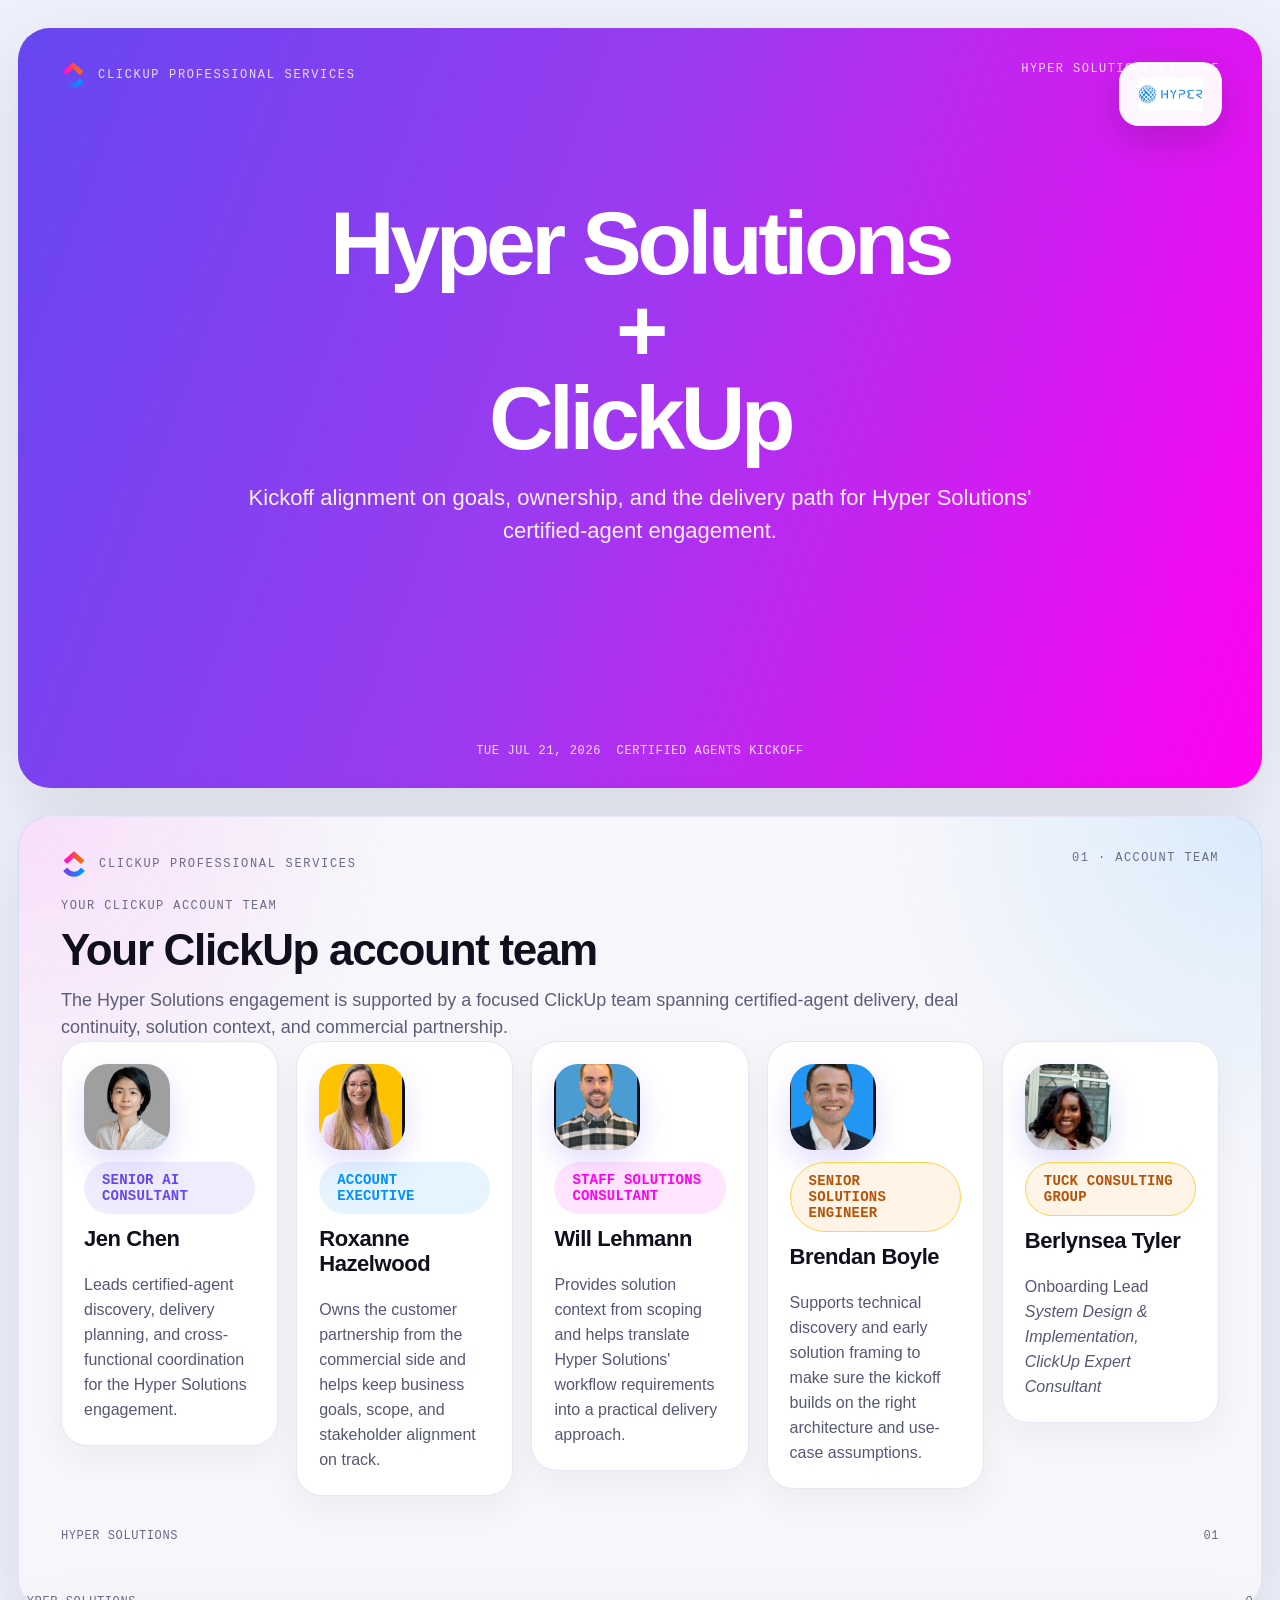
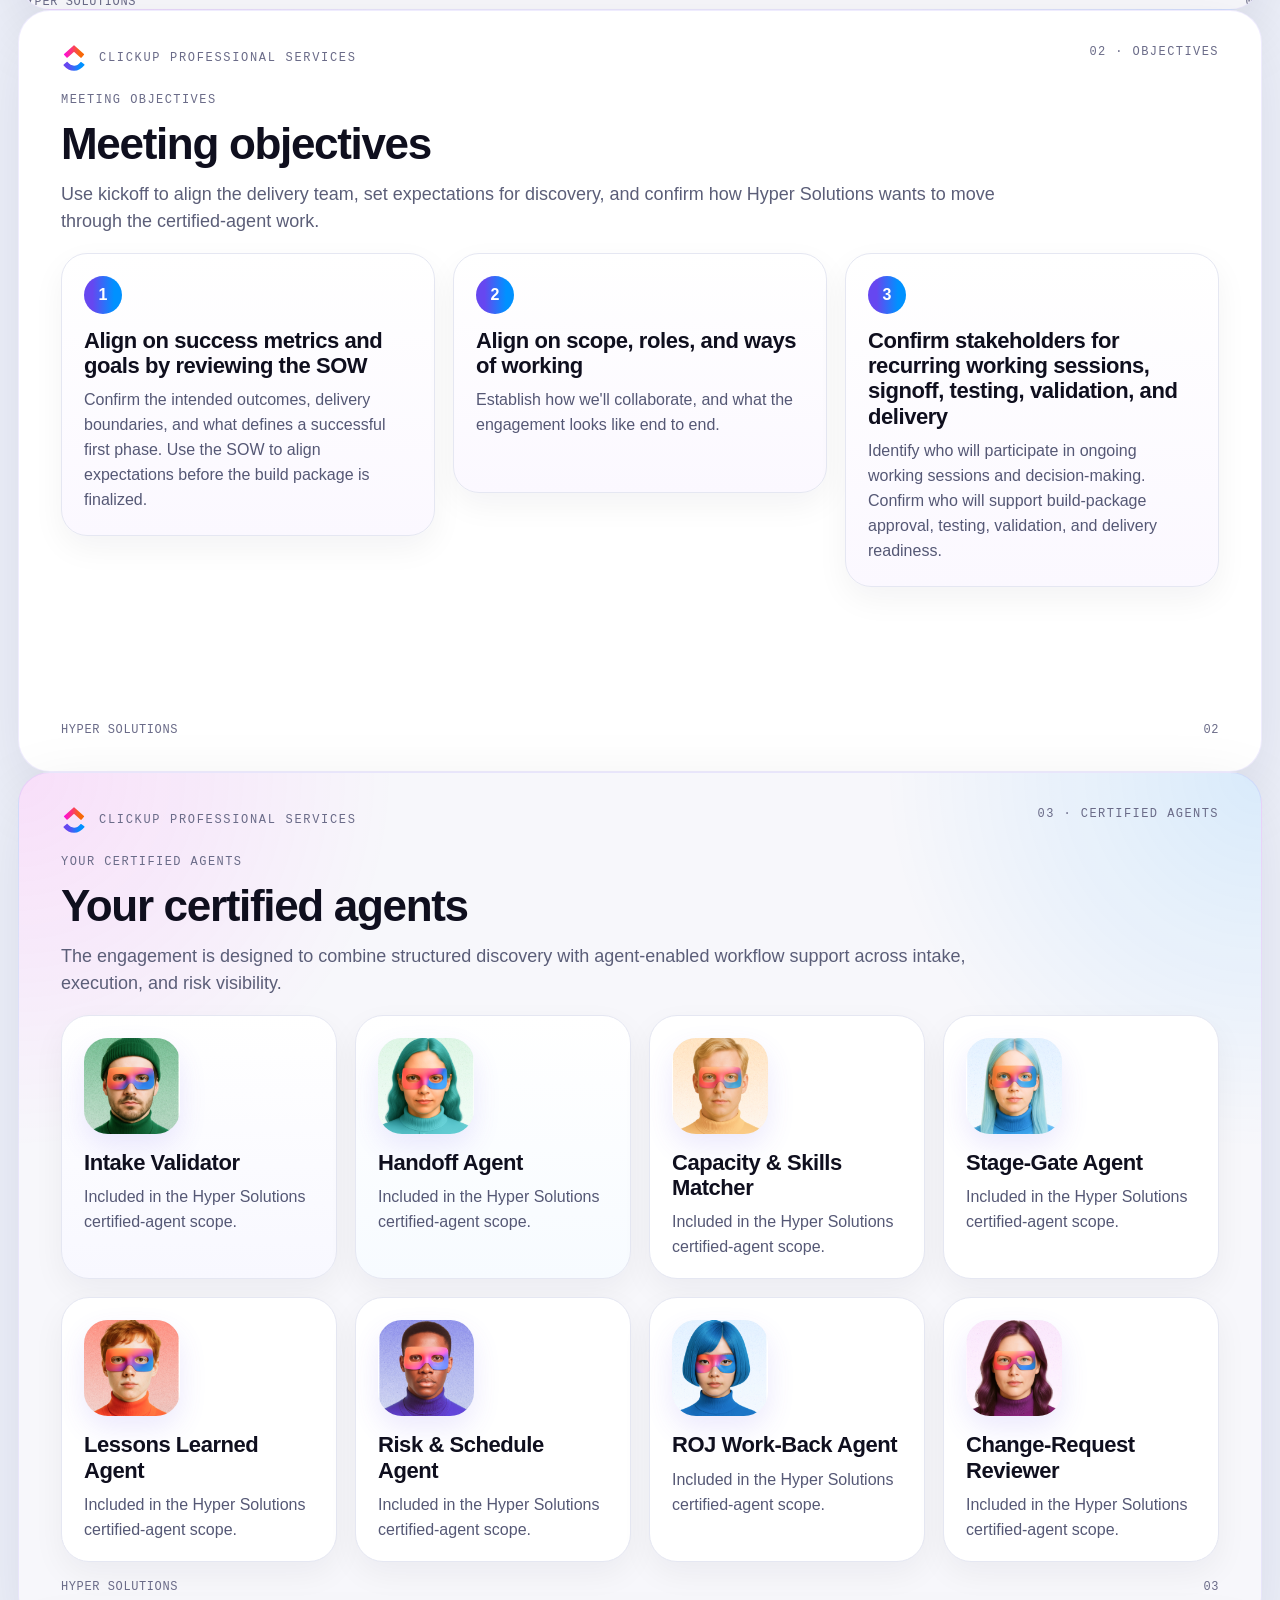
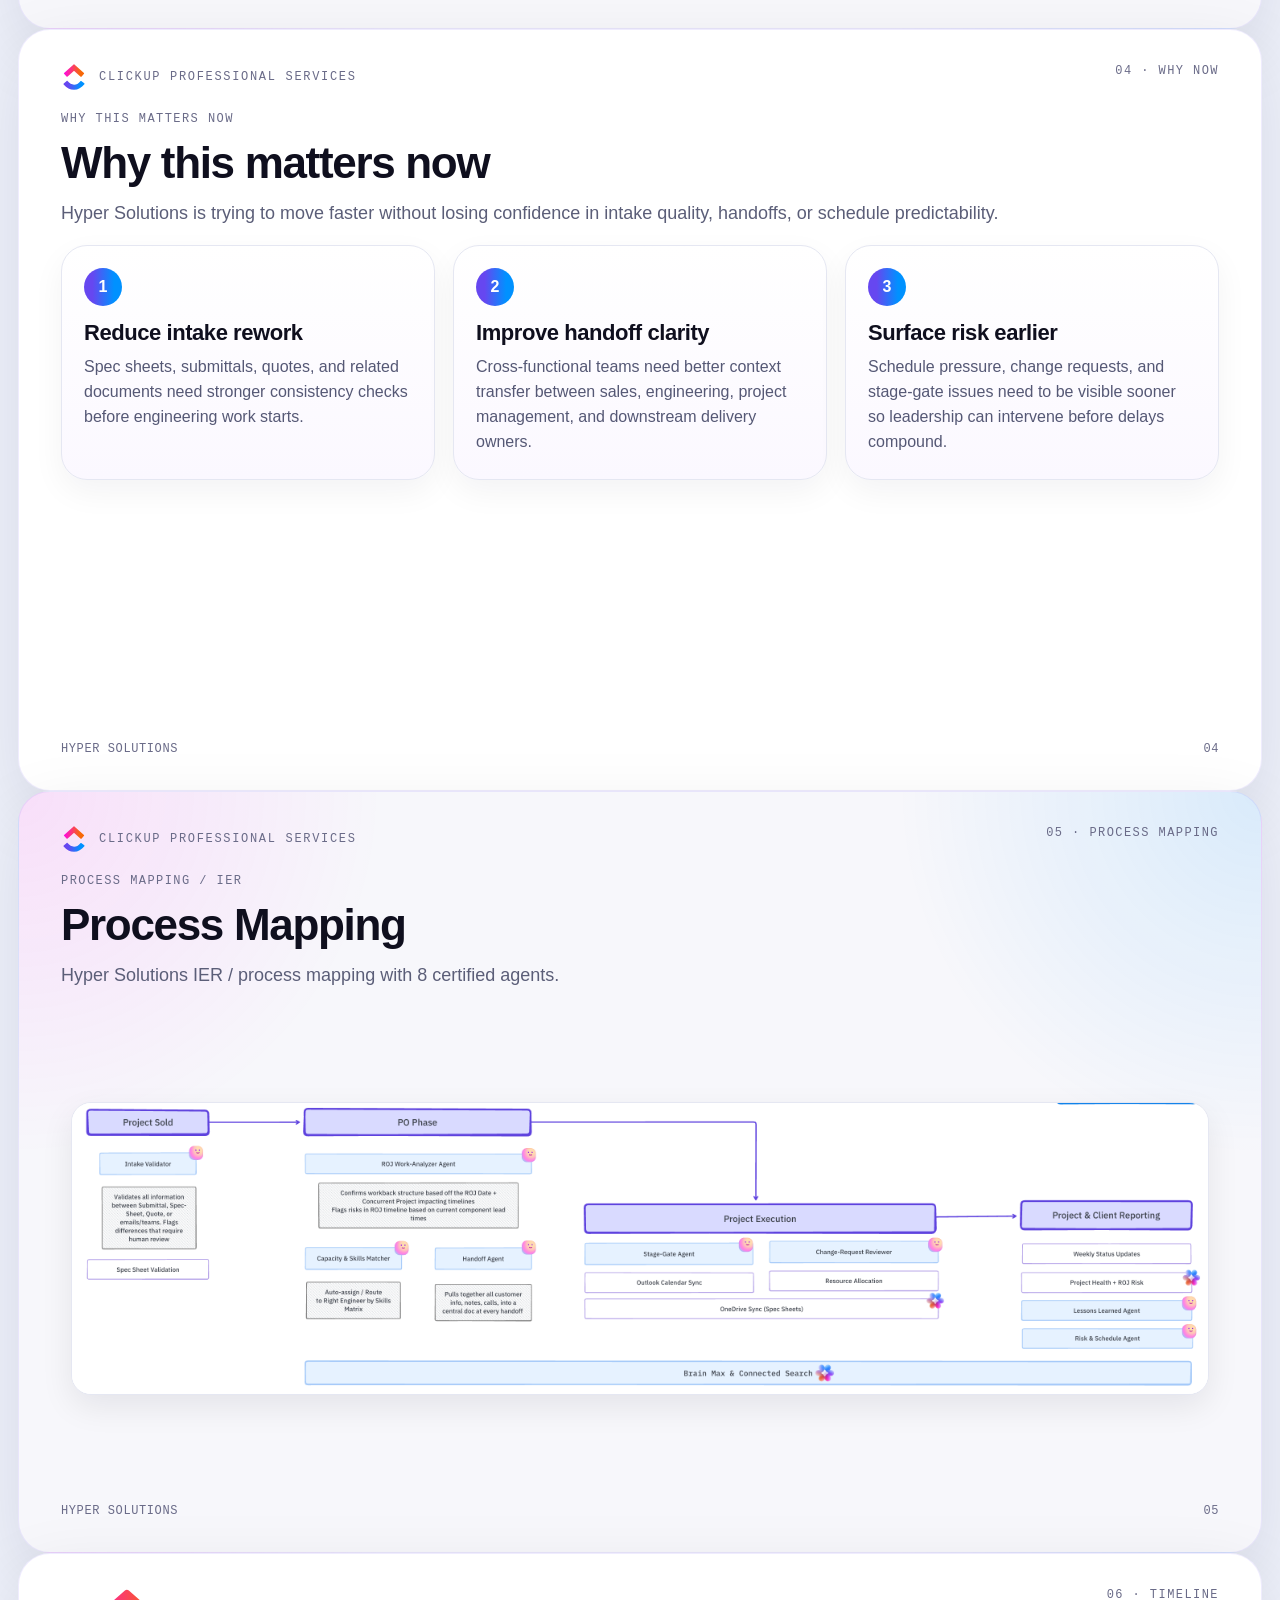
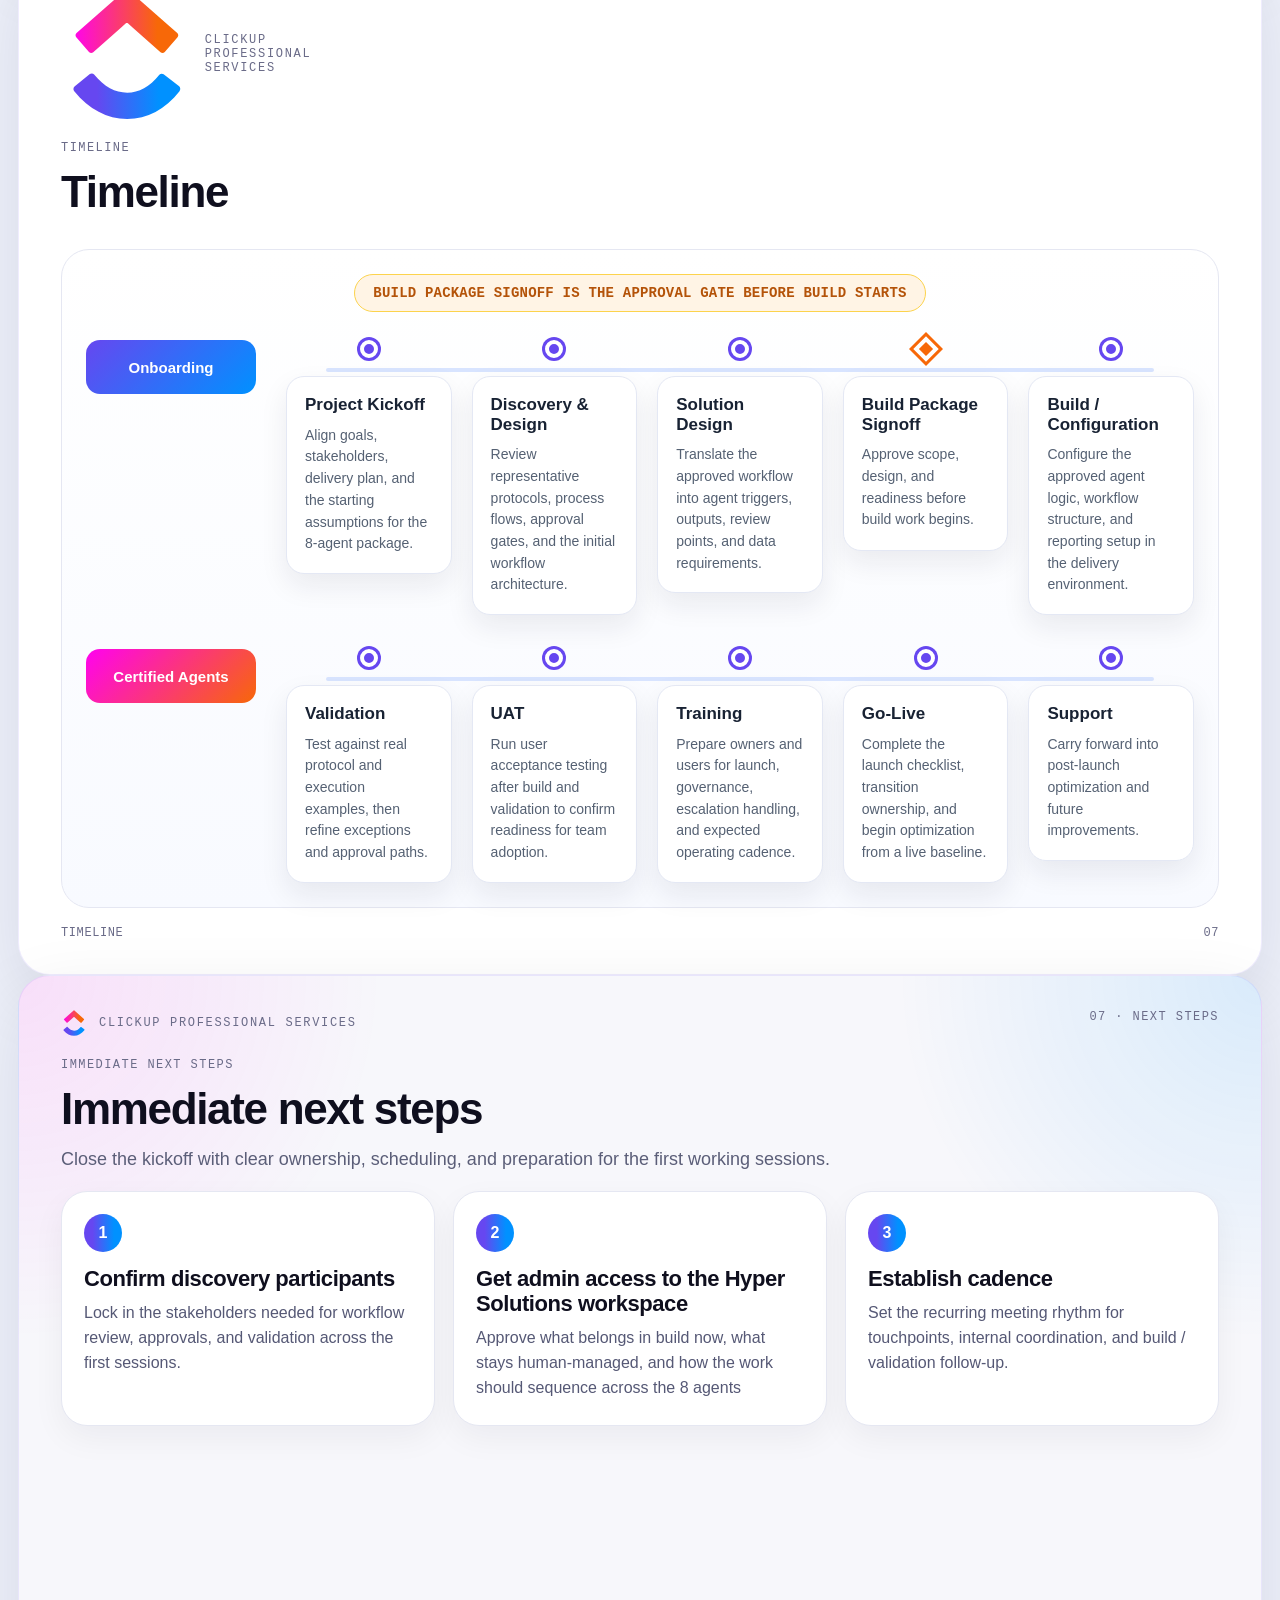
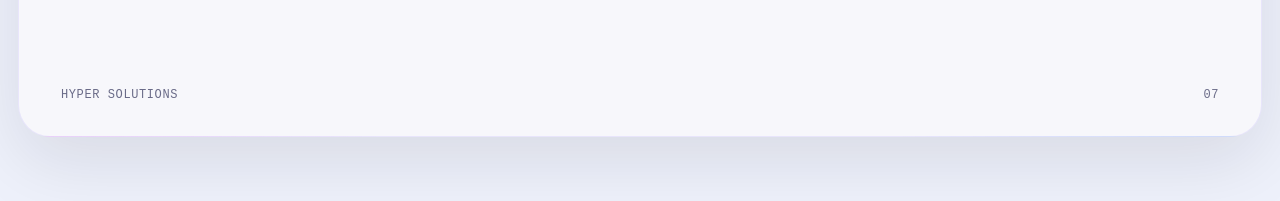
==== commit 0c7007ea: "change layout" ====
--- a/index.html
+++ b/index.html
@@ -8,10 +8,10 @@
 </head>
 <body>
 <div class="deck">
-<!-- <section class="slide cover">
+<section class="slide cover">
+<div class="slide-shell">
+<!-- <section class="slide">
 <div class="slide-shell"> -->
-<section class="slide">
-<div class="slide-shell">
 <!-- <div class="cover-badge"><img alt="Hyper Solutions logo" class="cover-logo-image" src="AE/AAABBQEBAQEBAQAAAAAAAAADAAECBAUGBwgJCgsBAAEFAQEBAQEBAAAAAAAAAAEAAgMEBQYHCAkKCxAAAQQBAwIEAgUHBggFAwwzAQACEQMEIRIxBUFRYRMicYEyBhSRobFCIyQVUsFiMzRygtFDByWSU/[base64]/2gAMAwEAAhEDEQA/APVVm5fVix9VWO1rvXsNTcixwbS1zXelY0vn9Jd6m6urGZ+mut/4L9Mhdf6iMXCyp9RtVVBdbZUdrwXuFVFVVha/Y+12/wDS/wCA/wC21i9SrZhdH6b1nJxSzKxGMrxsEEjGqe472XW1n9M1zGtZ/hf53061ZwcvxcJl+nLghH96fDxD9KP9Rr5s3DxCP6I4pH+rxV/3zoDO6hbbk1vssxiy4fY67vSrsymVbjdj41R2Orba702/a91n0/Z6ChT1XqdeHVk2MtGRba537Ms2faPQbPq/Z2PFduZ6W31Kv5m30v5z1vzx42Ni9bxsf6zX1vszsWsn7LS72Osx3WPqbtLX2tc5/wCkYzf/ANuKv0h1X1tuGXnVHHyOnPY6q7HcWtcCfVbS/wBQP91T6/zHb/0n+CVj24ASMoARxERzafzeTXHwR9XrjOf+UYeORMQJEnJ6sWvzw+fil+7wx/Qejxeottttx7gK7aS0Egy0izWrn9JTa/8A7j3sZZ+561f6VXVyeK5vVPrHn1ZOP9nzsWuythaSK7qSdlDc1v0/a51WRRdS6v8A8BW70TPOf06q57XV3MmrIrfq5ttZ9K5jv7bVWz4OCiO0OIfu+5Hijwn9Li4WfDl4rB7y4T34D1b6SSo4fVqcvPzcFjHNfglge50bXbxu9mv5u385QiMiJECxEXLwF8LMZAEAn5jQ/wCk3kkHMyWYmJdlPBcyit1rg3khgLyG/wCaoYGbXnYNObW1zWXsDwx0bhP5uiXDLh4q9N8N/wBZXEL4b9VXXg2Uln9G6zjdXxTkUNdWWPNdlVmj2OHZ8fvNSyOs41PVsbpW11mRktc87QIY0Bxa63+vscj7WQSlDhPFAEyH7oh8y33IcIlxDhlQie/E6CSodX6o7ptLLW4t2Xvfs20N3EaE7n/yVlO+uJY0vs6VnMrbq9xrgADl2u1Px8tlyR4oRsecVs8+OBqUqPkXpElV6d1HE6liMy8R++p+muhaR9Jj2/mvaqPVvrLidOyW4TarcvLc3caKG7i1vi/+smxw5JTMBE8Yu4/u8O/EullhGImZDhOx732dhJc5/wA77P8Ayozv+21u4+QbsWvINb6zYwP9J4h4kbtj2/vpZMGTGAZir21if+iiGaE74TdeBCZJc5/zvs/8p8/51LQ6P9YMLqxsrqD6cmn+dx7hteO26Pzm7v8A1InT5bNCJlKHpG5BEq8+FEeYxSkIiWp2B9P/AEn/0O5ORXV9Yhl5GQ1mPbUMHDrJPuv9Rzsj9H+Y5jq6q/U/4tUOjsyOgOzcz6w5LWDLsDWAuNhsc3eXXNrYHO2uY5u1m36H84m+sHTDl9RpwMdxpywLM7EtfrW95c37Ri8bmPZsovZZ7/6ioPty/rlnVY+1uAMKt7rHOmx255Yx8V/ovzq1p48cZYxcuHDKA9+VDjxY8Z/U+3/tZfP8/rc7JOUZ6RvKJH2RfoyTn/O8f+z/AEWgxmdXl2fWHp2LbV05uQbGlhDQaw79I01tdu9Jzd+/2ejUuh6zk1/WXpvodEvFl1L223YpJqc5kObt/SbPoWOa7/Rf+BqI65i4ebX9VnYznYzQzCdeXAPJsY1u/wBHb9F3qfv/APCKqcFn1Nd9vdYc66+cfHrj0mhultll1n6bc79E36Lf/UcspGcoSMOHNECXKD5vfxfo+7/6PiWRiIRnES4sUrHMn5fZyfpe3/KbeyHOu6MPq1fltd1uzHEtl2pb+mFL742730s2e929/wDOq50V2T9oqovu9TLxcRlXUa5Li2xxbbiFzvoWP9L7R6r2OWbmMwaBX9dLBZvsqrsZhEgA2vYKKz60fzbaj+5/wv8AwS1OjtY7qOTmBrm3dQx8bIyK3ERUSw11UN03Pd7LnWf9bVbIAMUqGhuUtI+nmiYRzY4/6qMPl/1jPj/nI3vpGOp15ccUsUz/AKyUvm/qOyuX6dm42B1v6w5eW/0qK3Y+95BMbg5jdG7ne5zl1C5votddn1i6/XY0PY51Ic1wkEbX8tKg5euDPd1wRut697EzZ748Nb8Uqv8A2U1uqfWz6v5PTMvGpy99t1FldbfTsEucxzWNl1e36S0fqz/yBg/8S1R610/AZ0fOezGqa9uNaWuFbQQQx0EHapfVn/kDA/4lqfkOL7t+rEgPdF8ZjL9A/uxgsh7n3j9YYk+2a4AY/pf1pSaNuFb0brWR1istZ0vIqdZnsJgixvuY6pn59l1h9n/GX/8ABJvqniX3nI6/mtjJ6if0Tf3KR9Brf6+1n/WqqkX67/8AicyfjX/58YtrHa1uPU1oDWtY0Bo0AAHASlll92Ej8+Q+yZdfawcMq/wuOP8A4UqOMe+Yj5YD3RH/AFmXij/3P/PRZ/UcLp1H2jNtFNUhocZMuPDWtYHOcsx310+rbWkjL3ECdorsk+QliD9bmtdf0ZrgHNdnVhzTqCCdWlbI6b04EEYtII1B9Nv/AJFNEMEccJ5BORnxfJKMB6Tw/pQmuM80sk4wMIiFfMJSPq9X70XG+plFoxcvMNRx8fNyHXY1B021n6Lmj938xv8Axf8Ao1X6jbkfV/r2R1m2g5HT81tbLbWxvqLQ1nf812z+3/1fVLkcuvE6l9bb8Xq923Gw62OxMZztldhLWvsc79/6Tv8AjP8Ai6rFJhye5myzkP1ZgfcgLlL2xwVGH9f5PWsyw9vFjhE+sTHBI+mPGeL1S/q/P6XrQQ4AjUHUFOq/27BH/air/Pb/AHoxDLa4+kx47HQgjxCpkEbghtAg7EFyH/XD6uVvdW7NbuaYO1j3CR+69jHMf/ZWd03Ir6x9bHdT6e0jCx6DTbfBaLXn6LdYd9Et+l/of+KVZ3T876tEl+LX1bpAM7jW031N5cXe33f+ev8Awqul6R1LpnUMUP6c5pqaADW0BpZP5r6vzFeyRx4YSnhjLJHJE4/dMhKEePfihGEZQyf1ZtSEsmWcY5TGEoHj9sRMZnh2qfFLih/cf//R9I6jh2ZGx1R22Br6/U03sFrfTdfjv/wd9X/Tr3/8GuSNDqMGrqDMhmN12y59NeRWSGZJb9OvJZY30MfJs/Oryq6bPtVX6b3rulj9Xq6RbTli+6uiDWctz2tdXuj9CMllg2b/AE/5VeR6Xo/911b5bLKIoxJh80iI8X6sfNx/vYvV62rnxwJviHGdACa9f6PB/rGjjdQqNGMOqNpxfrJkVvZi2W1e+SX049ljmsf6HqO/we7/ANJoXSfUx46b9arWZF+Za12Ji3RkOBG5rrHODXsrZa7+Z3/8J/LVvPoqZnVvzMmmzJthuBXaxrXVZAbt9bCdZ9Ol3sf6Fvq/rP8Ah96jXit+14LMjNr/AGvVUC6x9bftFrdz9rR/o8b+c9VlTPtFlX/ain9MpOKBia09zX0g8UJ+ueOOCXB6MP6H/QWcMhIXrwaan0zj6Yz90cXrytTFf1F1fU6OoWU5fULDWacB/vooJc5uPu9r6Wu/w7MVn6x6NHq/zli6XBxTi4zKn2G60NAtvd9KxwEGx/8Ar7FX6azprA5uO9ltouu9V4DQ43z+tbmtDf0n/otaCr58hndR4Y3eg4Y3wxj6f3Ys2GAjVyuVd+KW+t/1lKtR0/Dx8nIy6a9l+WWm98k7iwbWe0na3+wrKSijxVLhuq9dbcN/p/4bMeGxdXfpvv8A1f8ABR30VZFFmPc3fVc0ssbqJa4bXN9vu+imxcajEx68bHbsppaGMbJMAebvcipJerh68F/4HH/3yvTxdOKv8Lha+dgYvUMZ+JmM9WiyNzJLfone33MLX/SajgBoDQIA0ATpJHi4Rd8Fnh/c4vTx1/W+RXp4jtxUL/e4f0Wtl9Pw811Dsmv1DjWC6kyRte36LvaW7v6jlZSSSPFUbvh14b+X+twqHDZquL9Lv4cSlQ6l0PpXVC12dQLXsENfJa6P3d9bmOcz+Sr6SOL3OMe1xcfT274/+atye3wn3OHg68fy/wDOcP8A5lfVr/uIf+3LP/Si18bHpxcevGobsppaGVs1MNaIaPd7kVJSZ/vND3/dq/T7vHV+HGsxexZ9r276+3w/9ypU8bpHTcTMtzcahtWRe3bY5sgETu/m/wCbbud9Pa1XElHHjqXDxVXr4duH+v8A1WSXBceKrv0cX739V//ZOEJJTQQhAAAAAABXAAAAAQEAAAAPAEEAZABvAGIAZQAgAFAAaABvAHQAbwBzAGgAbwBwAAAAFABBAGQAbwBiAGUAIABQAGgAbwB0AG8AcwBoAG8AcAAgADIAMAAyADYAAAABADhCSU0EBgAAAAAABwAEAAAAAQEA/[base64]//8AAKACAAQAAAABAAADIKADAAQAAAABAAAA5AAAAAAAAAAGAQMAAwAAAAEABgAAARoABQAAAAEAAAFuARsABQAAAAEAAAF2ASgAAwAAAAEAAgAAAgEABAAAAAEAAAF+AgIABAAAAAEAAA4oAAAAAAAAAEgAAAABAAAASAAAAAH/2P/tAAxBZG9iZV9DTQAC/+4ADkFkb2JlAGSAAAAAAf/bAIQADAgICAkIDAkJDBELCgsRFQ8MDA8VGBMTFRMTGBEMDAwMDAwRDAwMDAwMDAwMDAwMDAwMDAwMDAwMDAwMDAwMDAENCwsNDg0QDg4QFA4ODhQUDg4ODhQRDAwMDAwREQwMDAwMDBEMDAwMDAwMDAwMDAwMDAwMDAwMDAwMDAwMDAwM/8AAEQgALgCgAwEiAAIRAQMRAf/dAAQACv/[base64]/cRAAICAQIEBAMEBQYHBwYFNQEAAhEDITESBEFRYXEiEwUygZEUobFCI8FS0fAzJGLhcoKSQ1MVY3M08SUGFqKygwcmNcLSRJNUoxdkRVU2dGXi8rOEw9N14/NGlKSFtJXE1OT0pbXF1eX1VmZ2hpamtsbW5vYnN0dXZ3eHl6e3x//aAAwDAQACEQMRAD8A9VWbl9WLH1VY7Wu9ew1NyLHBtLXNd6VjS+f0l3qbq6sZn6a63/gv0yF1/qIxcLKn1G1VUF1tlR2vBe4VUVVWFr9j7Xb/ANL/AID/ALbWL1KtmF0fpvWcnFLMrEYyvGwQSMap7jvZdbWf0zXMa1n+F/nfTrVnBy/FwmX6cuCEf3p8PEP0o/1GvmzcPEI/ojikf6vFX/fOgM7qFtuTW+yzGLLh9jru9KuzKZVuN2PjVHY6ttrvTb9r3WfT9noKFPVep14dWTYy0ZFtrnfsyzZ9o9Bs+r9nY8V25npbfUq/mbfS/nPW/PHjY2L1vGx/rNfW+zOxayfstLvY6zHdY+pu0tfa1zn/AKRjN/8A24q/SHVfW24ZedUcfI6c9jqrsdxa1wJ9VtL/AFA/3VPr/Mdv/Sf4JWPbgBIygBHERHNp/N5NcfBH1euM5/5Rh45ExAkScnqxa/PD5+KX7vDH9B6PF6i2223HuArtpLQSDLSLNauf0lNr/wDuPexln7nrV/pVdXJ4rm9U+sefVk4/2fOxa7K2FpIrupJ2UNzW/T9rnVZFF1Lq/wDwFbvRM85/TqrntdXcyasit+rm21n0rmO/ttVbPg4KI7Q4h+77keKPCf0uLhZ8OXisHvLhPfgPVvpJKjh9Wpy8/NwWMc1+CWB7nRtdvG72a/m7fzlCIyIkQLERcvAXwsxkAQCfmND/AKTeSQczJZiYl2U8FzKK3WuDeSGAvIb/AJqhgZtedg05tbXNZewPDHRuE/m6JcMuHir03w3/AFlcQvhv1VdeDZSWf0brON1fFORQ11ZY812VWaPY4dnx+81LI6zjU9WxulbXWZGS1zztAhjQHFrrf6+xyPtZBKUOE8UATIfuiHzLfchwiXEOGVCJ78ToJKh1fqjum0stbi3Ze9+zbQ3cRoTuf/JWU764ljS+zpWcytur3GuAAOXa7U/Hy2XJHihGx5xWzz44GpSo+RekSVXp3UcTqWIzLxH76n6a6FpH0mPb+a9qo9W+suJ07JbhNqty8tzdxoobuLW+L/6ybHDklMwETxi7j+7w78S6WWEYiZkOE7HvfZ2Elzn/ADvs/wDKjO/7bW7j5Buxa8g1vrNjA/0niHiRu2Pb++lkwZMYBmKvbWJ/6KIZoTvhN14EJklzn/O+z/ynz/nUtDo/1gwurGyuoPpyaf53HuG147bo/Obu/wDUidPls0ImUoekbkESrz4UR5jFKQiJanYH0/8ASf/Q7k5FdX1iGXkZDWY9tQwcOsk+6/1HOyP0f5jmOrqr9T/i1Q6OzI6A7NzPrDktYMuwNYC42Gxzd5dc2tgc7a5jm7Wbfofzib6wdMOX1GnAx3GnLAszsS1+tb3lzftGLxuY9myi9lnv/qKg+3L+uWdVj7W4Awq3usc6bHbnljHxX+i/OrWnjxxljFy4cMoD35UOPFjxn9T7f+1l8/z+tzsk5RnpG8okfZF+jJOf87x/7P8ARaDGZ1eXZ9YenYttXTm5BsaWENBrDv0jTW1270nN37/Z6NS6HrOTX9Zem+h0S8WXUvbbdikmpzmQ5u39Js+hY5rv9F/4GojrmLh5tf1WdjOdjNDMJ15cA8mxjW7/AEdv0Xep+/8A8IqpwWfU13291hzrr5x8euPSaG6W2WXWfptzv0Tfot/9RyykZyhIw4c0QJcoPm9/F+j7v/o+JZGIhGcRLixSscyfl9nJ+l7f8pt7Ic67ow+rV+W13W7McS2Xalv6YUvvjbvfSzZ73b3/AM6rnRXZP2iqi+71MvFxGVdRrkuLbHFtuIXO+hY/0vtHqvY5ZuYzBoFf10sFm+yquxmESADa9gorPrR/NtqP7n/C/wDBLU6O1juo5OYGubd1DHxsjIrcRFRLDXVQ3Tc93sudZ/1tVsgAxSoaG5S0j6eaJhHNjj/qow+X/WM+P+cje+kY6nXlxxSxTP8ArJS+b+o7K5fp2bjYHW/rDl5b/Sordj73kExuDmN0bud7nOXULm+i112fWLr9djQ9jnUhzXCQRtfy0qDl64M93XBG63r3sTNnvjw1vxSq/wDZTW6p9bPq/k9My8anL323UWV1t9OwS5zHNY2XV7fpLR+rP/IGD/xLVHrXT8BnR857Mapr241pa4VtBBDHQQdql9Wf+QMD/iWp+Q4vu36sSA90XxmMv0D+7GCyHufeP1hiT7ZrgBj+l/WlJo24VvRutZHWKy1nS8ip1mewmCLG+5jqmfn2XWH2f8Zf/wAEm+qeJfecjr+a2MnqJ/RN/cpH0Gt/r7Wf9aqqRfrv/wCJzJ+Nf/nxi2sdrW49TWgNa1jQGjQAAcBKWWX3YSPz5D7Jl19rBwyr/C44/wDhSo4x75iPlgPdEf8AWZeKP/c/89Fn9RwunUfaM20U1SGhxky48Na1gc5yzHfXT6ttaSMvcQJ2iuyT5CWIP1ua11/RmuAc12dWHNOoIJ1aVsjpvTgQRi0gjUH02/8AkU0QwRxwnkE5GfF8kowHpPD+lCa4zzSyTjAwiIV8wlI+r1fvRcb6mUWjFy8w1HHx83IddjUHTbWfouaP3fzG/wDF/wCjVfqNuR9X+vZHWbaDkdPzW1sttbG+otDWd/zXbP7f/V9UuRy68TqX1tvxer3bcbDrY7ExnO2V2Eta+xzv3/pO/wCM/wCLqsUmHJ7mbLOQ/VmB9yAuUvbHBUYf1/k9azLD28WOET6xMcEj6Y8Z4vVL+r8/petBDgCNQdQU6r/bsEf9qKv89v8AejEMtrj6THjsdCCPEKmQRuCG0CDsQXIf9cPq5W91bs1u5pg7WPcJH7r2Mcx/9lZ3TcivrH1sd1Pp7SMLHoNNt8Fotefot1h30S36X+h/4pVndPzvq0SX4tfVukAzuNbTfU3lxd7fd/56/wDCq6XpHUumdQxQ/pzmmpoANbQGlk/mvq/MV7JHHhhKeGMskckTj90yEoR49+KEYRlDJ/Vm1ISyZZxjlMYSgeP2xExmeHap8UuKH9x//9H0jqOHZkbHVHbYGvr9TTewWt9N1+O//B31f9Ovf/wa5I0OowauoMyGY3XbLn015FZIZklv068lljfQx8mz86vKrps+1Vfpveu6WP1erpFtOWL7q6INZy3Pa11e6P0IyWWDZv8AT/lV5Hpej/3XVvlssoijEmHzSIjxfqx83H+9i9XraufHAm+IcZ0AJr1/o8H+saON1Co0Yw6o2nF+smRW9mLZbV75JfTj2WOax/oeo7/B7v8A0mhdJ9THjpv1qtZkX5lrXYmLdGQ4Ebmusc4Neytlrv5nf/wn8tW8+ipmdW/MyabMm2G4FdrGtdVkBu31sJ1n06Xex/oW+r+s/wCH3qNeK37XgsyM2v8Aa9VQLrH1t+0Wt3P2tH+jxv5z1WVM+0WVf9qKf0yk4oGJrT3NfSDxQn65444JcHow/of9BZwyEhevBpqfTOPpjP3RxevK1MV/UXV9To6hZTl9QsNZpwH++iglzm4+72vpa7/DsxWfrHo0er/OWLpcHFOLjMqfYbrQ0C2930rHAQbH/wCvsVfprOmsDm472W2i671XgNDjfP61ua0N/Sf+i1oKvnyGd1Hhjd6DhjfDGPp/dizYYCNXK5V34pb63/WUq1HT8PHycjLpr2X5Zab3yTuLBtZ7Sdrf7CspKKPFUuG6r11tw3+n/hsx4bF1d+m+/wDV/wAFHfRVkUWY9zd9VzSyxuolrhtc32+76KbFxqMTHrxsduymloYxskwB5u9yKkl6uHrwX/gcf/fK9PF04q/wuFr52Bi9Qxn4mYz1aLI3Mkt+id7fcwtf9JqOAGgNAgDQBOkkeLhF3wWeH9zi9PHX9b5FeniO3FQv97h/Ra2X0/DzXUOya/UONYLqTJG17fou9pbu/qOVlJJI8VRu+HXhv5f63CocNmq4v0u/hxKVDqXQ+ldULXZ1AtewQ18lro/d31uY5zP5KvpI4vc4x7XFx9Pbvj/5q3J7fCfc4eDrx/L/AM5w/wDmV9Wv+4h/7cs/9KLXxsenFx68ahuymloZWzUw1oho93uRUlJn+80Pf92r9Pu8dX4cazF7Fn2vbvr7fD/3KlTxukdNxMy3NxqG1ZF7dtjmyARO7+b/AJtu5309rVcSUceOpcPFVevh24f6/wDVZJcFx4qu/Rxfvf1X/9n/4Q2maHR0cDovL25zLmFkb2JlLmNvbS94YXAvMS4wLwA8P3hwYWNrZXQgYmVnaW49Iu+7vyIgaWQ9Ilc1TTBNcENlaGlIenJlU3pOVGN6a2M5ZCI/[base64]/9sAQwADAgICAgIDAgICAwMDAwQGBAQEBAQIBgYFBgkICgoJCAkJCgwPDAoLDgsJCQ0RDQ4PEBAREAoMEhMSEBMPEBAQ/9sAQwEDAwMEAwQIBAQIEAsJCxAQEBAQEBAQEBAQEBAQEBAQEBAQEBAQEBAQEBAQEBAQEBAQEBAQEBAQEBAQEBAQEBAQ/8AAEQgBowMcAwERAAIRAQMRAf/EAB0AAQABBAMBAAAAAAAAAAAAAAAIAQIHCQMFBgT/xABcEAABAwMCAwQFAw4KBggEBwABAAIDBAURBgcSITEIQVFhEyIycYEUQpEVGCM3UlZicnWUobGy0hYzNnSCkqKzwdEXJENTk/AlJjQ1V4TC00Rjc+EnRUZVZIOj/8QAHAEBAAEFAQEAAAAAAAAAAAAAAAcBAgUGCAME/8QASxEAAQMDAgIECgYIBgEEAgMBAAECAwQFEQYhEjEHE0FRFCIyYXGBkbHB0RVCUpKh8BYXIzM0NVRyJFNigrLh8UNzwtKD4iVjovL/2gAMAwEAAhEDEQA/[base64]/vC3PVlp4+E8Pgq8LGIWI57ywtk9CPFWx+Injl7vaUwRFkMyR1Vsbkaqqpc1mUxyKOlia0H0vCMd/gqxK2qTrYzxWWOm/ZPOpuGrdJ2sf8ASGo7ZTY5kS1bGfoJXskM8y8HAFVkKdY3kdI/enakOcwa8swc0+t/rLF9qWSuf+7YYuTUNDDtI8+mk3X23rjwUuuLPKTyAFU3OV5yWuvg/eswe8F5oaj90/3no2VUcwZLDUteyUAsLBxBw94WOlqYYv2a+UfejJpV4k2RD6HElg4m/OASJXKnHIXOz/[base64]/NTytw3M1xPa5Ly6xUOiLHCz0kly1JLxTtb/NGcwfJ8jT5FZGntrHzNiiXr1X7O3wMbVXV8TN16v8TDlf2nb9dbyzT+2FFdtXXh59HFWVjfk9KCeXE2mh4cs7wZHclvTdFxsh6+5ObTtTsTx9vTxdpptXq+ZJeop06xV2ReW67fZM0bZ6M3Hp3N1NuvrGprri8YZaqThjo6bP3fB/Gn9A8D1Wi3yuoZpfB7QzDU+t/wCfz6DdLRQT0sfX3N+Xfn7OxgHtBdqDUDdTVOjtu5G2uktchgqa+OMfKJXd4Z/uwD396kjRuhUkhbV3JOJrk2/OTQNYasqJZ+rt6+T+e1DKnZE17rbXGhbjVaxqqivNHXehoaubnJPGWAuy7vw7IWm6/tVJbK1rLezbH55m06Du9Xc6Vy178rn88jn7TLd27XY6LXe29/roBaWF1wpKUCRr4859KIzyk4e/PQKzRclnllWnvEfFxbJ6V27D01lHd406+1vwib/V7N+0xvtf2wTqB0elN12GkNTiKO70BMPonOOA6Rreh55yMN8WEc1tGoej9tA3w60PyxN+r8yb813X3mt2TXctWiUN0Z4/Lj5c9s8KNx8DLOoKHfPSjRd9Gajp9a2rgMxpKtkVPViPGQY5WERyD8ZpJ8D0WqU8lnuSpBVReDyd+7kVe5U7O7PZ2m0SRXe1NWqhf4RGvZ4rOFO/Kc8c8dvI6bS/ahpKy5iw6kpTZ7tHhj6G7A0by48gI5y30bsnkA8RZzyyr6/Sz42ddF40fe3f8M+7J427ViTu6uT8/[base64]/APtyPA7o77aZ26sNXZtbahNTf6hmPkNidwvpmu7jI7JZ/wDUIa/va0LO2LStfe5WrRMw3vX/ALMNetRUlvp+qqt3Hiuy7f75rDUVdebFoi1WLSzGyRTzSRSzV9ZUOAI4quV3pJS0c3E9QR34WZ1vaqW0MZBNNxy49nqQwukK6qqJlljZiMzPu7t7oXXFjjl1/WT01qtLzWSllSYo+Qx6+OZHgBzWr2C71lpkzQ+WuxtV7tFLcGdbVr4qEXL12mdI7dNqNNbD6Jt1FRscGSXGpic51QR84ges4eBe9x/BCk+HQtTdU+k77Jhy+j4Ea1WsIbM1aWxdn5+shnPsw703/[base64]/x039ab/aNMpOkaanr0SVniO2X0Lt9kzQNhdhN46Wk1/aba+KC5j0jjRS+iZISfXbIz1m8Wc5wtGXVV708i29V2T0G6fozaL65K+NP+RmGrp57Fpmem05SB09BRPFHA92Q57Ij6Np8iQAtVar6usY+ZcNc5OJfMqplfZk2VzY6GjfHTJlWtXCedE28xBybtLt1bWOt+9O3Vpv1DHI6IOp4jT1VKDkOa1/Hl3Mdym+HRclDH4Vp6ZyOXt2wv3iHZ9WMrnJS6gj4mp9Xfb7iEptnJtrdSbfi1aNust3sgOJaG5P+USUxdz9E9sgyAOgyCPAqKdRR3C3VqyXJuJPtJ2/dJP086hraTq6L939nfl289zxF63R1NsLqBtq11pl9VpK4TOfQXK2ucWU4PIMdDITwlvL1Q4DlkBZ2k07S6tpeOgfioRMq13b6FNeqLvWaTrlWpb/[base64]/i2H/eu9Y/NWwpHRafVYqv8AaT/Y+q3+5yc183I1NZqvUbUloHdXAv8A6nav+x3LPIxJvlvZa9o6CbanaOmjo68DiuNdE7ifE9/4b/bmd3vdzats0npiS/SfSFfun2fz2Gtao1JFYYvAKRPWY02T7Nmqt2q1uq9YSVlDYXTccs83Oprx84x8XPmesnU+fQbZqfWlJpmn+j6LeRNvM01nTukqvUE3h1f5H586E67BYbTpi001jsVHFSUNHH6OKCMeqwe75x81BFXU1E8yzyLnJONJFT08PUUvJCJHbf3Cvhvtt28pJX09sbTMrqgN/wDiJHE8I/ogE+8hS/[base64]/7PJx8QLvIjp5qZei26w0ayUT+a7oRL0m2p0ix1SETuXU4x59FLz2zSxpI1e1PeRaj4nzdW7nhfcTa7C77y3RN9irxMKA3JjqL0vXi9GOPh8unxyoH6Umxy3FHR88Ey9G8vg9E6J5J9zfVLgMHHUDJ+CjZrnqzBI/AxrlehDXtR9m64srqncfQNCaiCoPpLlboW+sxw5mZni0gcx3FTJofWCrwWy4PwxNkXv7kIm1rpFI3rcqHy15/nJHbQGvtSba6mh1Dp+qfDPC8Nmi/wBnO0EExv8AeMj4qTbpQ0epaZ1LIzKIi4XuXGy+pSPbXUVmnKhtSx+HuVM+02Paer9O7w7e0Vyr7bDV2y/UbZZaadpLcnqDjwI5Y5+C5frKao07eHMa/Dmrt6U5KdC0ssN6tyPlTLlTf8oRu1v2f9x9kbw/cPYq4VdTRsc6We3tw6eKPrw8B5TR8u/1gOg71JdBq2k1PB9HahZh3Jjv9S7IuGphN+/bvNBumm6jTsiXKzck3enc1N3c1zyReW5mnYvfa07vUrqWeIW7UNEwGtoncvSAcvSRnvZnPLuP0u0vUmm57C/HNi8l/[base64]/wAFF4Y+lo/3beRtOn5K1aJJq3y3HmtX7b7IaNuNz3W1ZYqFs4eamSoq3PlaZiM8oieFzvLHJZGiv98vjWWGFcx+TjxTFVlns9klfe50/aL/AHfP4GAde9tfWFyrH0e3ttp7NQRnEcs8XpZ3t8s+q34B3vUkWbovgp0//kF9nL3mi3TpEmqF62j/AD7WmcuzHvHe92dLVs+pqeL6qWyoEE00TOBk7XAlpDe44BytB1tpmPT9W2OkXZyZN30lqKa+w4qOz89x7PX+0O325noZNZabirpqUYhnEr45GA9wc0hYi3agulhTFvfz/t+Jm7lYrdcFzVp7yzR+1u2u1dLPXad03RWwRROfLVvLnPaxoJJMjySBgHkOSXG9XTUb0bXPVXdnL4FlDaLfZI1kgTCIir29m5HPdXtr3H6qy27a+hp2UlPIGPuVYeMTcuRiZ81vn3qRNP8ARyip1ly2Xu/Kke3vXkjlzb+X572nl9H9tLcy13SN+rhRXm3F/wBnYKf0Mob4sc39WHe9Zq6dGNPIz/BbL+e9xiLb0hzNlRtZvlU/Pkky7De9O7l6Rp7rQsirrRd6fnFOwEOY7qx7fLHRQfW0VdZa5Wvd4zFJlpKmmulPlnJTwtX2WNkprkbhJoWDMhDnRNqJmxZz9xx8vcOXitkbrW+pD1LZdv8Ab8jBu0VapJVle3f/AHf/AGMlWuyWzTlritVpt0FFQ0zcRwwsDWNHkFqdb111dmdfGXmbBTw09ppsQcsEON0O2JrcaprLbt7LFRWujkdDHLJTCSWctdwukyeWCeQ5dymmw9HlE+ginqt1dj/xzIjvWua2OqdHTck/P2Tt9re2tcZq+C37nW6mfBO8Ri5UjTGYTkD7Izm0+ZBB8l82oujKBGrJQP4sb8K+b1ntYOkWed6U1b6Pz4qGcdQbEbM7jzR6kqtJUNUKyP0wqaWR8Xpw7vcGEB3vPNR/T6lvFoc6gY5UROw3qfTVquiJWPTfn2/M99YbJadL2mnstloRSUNJHwQsHFiMfjO6rB1lbPNJ11Qu6mepaSCmi4afYilvN2nN1dvN37lp6gdQ/UqgMIjpJqX+Oa6Jry7j9r5x5jkpa0zoe3Xy2+Eyv8Zc+32kW6l1fX2esSJnJVTu+R7/AGd1ts1vLqal1hSWCKz65t4e6aJshZJK1zcOd6vqzD3jIWu6itN40xT+Au8ancu3kmc0/X2m/wAvhqJ+3bz8r47ew9juRri+bX3Cl1bXUBrNHOEcFy9EM1FskLgG1GfnxuzwuHc5rTk8WFr9rtlNclWGHxZ15L9rzGbutdV0Lkq6j9y1fwT/AKMg2q9W6/[base64]/MPzfBb3onSC6gm8Om/dt5Efax1gyxxeBM8tfz3GE+y/sXUbj6hOuNUwSPsFsqfSgzD/vCoHrcJH3LT7XicfdFb1rzVkdnp1tdL5fuQ0rRml5bxUfSdV5BPYuZGHZIaxuSSf0kqCGObJsnMnF6uj8ZeRrp7Su8NbuVrmpoaKWSKx2WWSCjhHSRzTwum/GceQ/BwPnLovQFgZbaLwp7f2riAtcXVLnVdSvkIYeGcgdSTy81vPG6On62oNMXCy+D0hsQ7L+3NZt/tbSR3GIw3K8SGvnafaYHeww+5v7RXMWtro+93FXwrs3Y6G0fb1tND+25uMwukDP47HA0YK1OLhWoXqzaZFjipk68wd2wdQ19i2YqKe3vc36q1cVE9ze6Bxy8fQMLeej63R3G+I2T6u/rTkaXr2rdS2lq03JdvV2mv/wA/+QulOtSLaoIEkiVf4bkU93VeMqTSb064b2+g9YZoIk/xSb/nuJ8dillYNn/9aDuB1zqjBxfccXP+1lc6dJDIvpZyI/[base64]/onB/pqCek6xLbpm1sX11wTP0eXf6RjWnk7CVjsCMkZ6d3VRcrHPbh/[base64]/dNBdyLSDssvUa7oPCKVOGriReL/Uidu/wMBG6r0pcern/[base64]/lNTFUNDaioz1iY054Wtb6nH0IHJTJXawtun6DwezpxSYxn4+kiG26Tmv0vhVf+fxJb2i67f6VdR6Bs14tVLLTxCKntzKhpk4R3BvUqI66C516urnI7Pf2ErU0tDQRJTRKh6W4U5qKGppmHBlhexp8CRj/FfJFJw1COU+meLNK6NPOa2Lx2et4rdqCeyx6IutbIxzmxVcMBfBKPuy8Hh5+5dI0euLU2iZ1j0OfanSlfJVvwwkDsL2QzYrhT6x3LFPPV07vSUdtafSRxP+6kPzj4N6BaDq3Xz65j6O27M9/wCBvWl9Ctp18Jrt3/nzkgtV7laA0I/[base64]/S5qfqLXdmuDc1L+Ffz5iC63R11tq4g5f7T1e23ZF3I1bWQ1WqqGTT9pa77MZwBVObnoyMcxy7z0WKvHSHb6Bix0C8Sqip+djJ2fQtwr3I6qXCZT7PzJ1aa0zatI6fodN2OlEFFQRCOJg8B1z5nqVBFxqfDJ/CKndyk3W+kZQwJTpyQ+a+6x0fpkCK/ajttse85AmqWtJ+BVUoK64N/YsXbzHk+soaByqqpudjar7Z79b/lVkulNcYce3BMHD6W9F5z009LtMzDvYfRTVMNUmYl8Uwl2hezTTbpxnUmnjFQahhZwuef4qrYByY7nyI7it10drOWyuSKr/dZ9ho2rtJJc2rNQeX+fORGuvZ/3jste23VG312ncZA1s1JAZmOGe57eIfScKYItaWBVWoR+/rIul0jd5mcEjf8AiSl7JGyGoNtKev1TrOH5HcbnEynho+PidDCDk8Xg4uxy8lFevtU0t/mZFTpshJ+h9OVVojWSo5/nzkia+4UVppJa64VUNLSQAuklmcGtAxkkk+4qO4YpZZOriTJv8s0UEfWyKdHZ9b6I1myopdO6ktN0GDHNFFUNlyCMEFoPTHJfXU0NdRoj3MVPOudj4qe40dwzGj8+sivvt2RbjHW1Gq9saVktLUEy1Fp4iHsceZMWPbB6Y/X1EsaV16zqG0Ny2ROTvmRXqjRD4J3VtD9b8952nY10JuJo/[base64]/eJ39/[base64]/R34rR639FZ3TdidqS5thb5MXjONY1LemaftXG7ynH2bI6SqNEbeWy33Nzn3WpD7hcpHj7I+qm9Z3Ge9wBDc/gL5NQ1TLrdllh/dx+Kno/PvPp09SOttsTrObjDfap7Q1VpSR+3OiK4xXSSPNxrYzzpg7pGwdz3d5+by+6W96F0hHc5PpKrT9mnJDUdcasS3t8Gpuf58xDyguFbHeKavFXKKn5QyQStk9bj4h63F934lTT4DF1buFviYX3dxEKVlZxtnR/and3m2O3/KHUNM+s9WcxtdJgfPLfW/SuSHpxqitOp4l6tqo8538I6O4SrHNl55LUfEx2DBHad35k2rs0Ni02GG/wB4YRE8+zSwd8h/[base64]/FT/ABQUscPU0TMIhB6OrJZVmlk5+jtO40ZrnVGgbtFetK3mahqAQSM4ZKMjLZWj22+fgvluVnoL3ArJo/Gwvfzwe9Hda60VCJE/xMp3cjYpshunRbuaGo9QxsbBWwu9BX04BxHOOpH4Lh6w94XM2pLG+0VjoJ+XYdE6eu8d1o0fF5XaZJIYO5YNFbGiRoZ7OTjkLQ0kNDgBnn0V7+CLxl5lqMeioiciFvbi1jd/q/ZtB0lbIy2sovl00bXc5JjI5oLvHAaMeZcpj6MLLFWRvr5eaKQ90h3iWmkSii7SMlBcLha66G4W+umpain5wTxy+jkae/mOilqppqK4MdTyp2KnaRnA+soJGz57U7u8nH2Xu0DVbm0z9Jarq2/wioo/SRTY4flcYGCS35rwOre8c/EDn7X2kXWRyVFJ5Ck26I1U67udS1HNpIdsw5xAZcORPmtBcromN6ztN6SZJnOYnNCLXbytdTU6a0vfoQ/0FHW1FNLwnGHSxhzTnu/infSpQ6LqyOGtmjXtT8+8jbpLpHy00b+1F/E812Sd/wCrortS7XaxuTp6Kpc2O0VMhx6CTI+xEdzXHAaPmuOOhPDk9f6QSKL6Tt6c1y5PN289zHaF1TLUT/R9wXZNm+ns5bE1cg9CohzkmEZHigKoAgCAIAgCAICyZwbE5xAIAzzI/wAUVM7YyUVyN3Uxpf8AtBbR6dvJsVy1rQR1kbg2RoJeI/[base64]/[base64]/Lbbcw1beYbf48iphNuadp3mkdX6c1nb23bS95pbjRuOPSwSA4Pg4dR8V8tTQz0Durlbg+2kr465nHGp346rxRcofT2l6qXFHdFRVxuMZ5nxXW40FpoJrjcquGmpqdpkllleGtY0d5JRkLqh3CxMqp5yztp28TjFLu1RsjBUuY/WkMjQSGyRU0rmu9xAwfetkpdFXORvFFFz71RPea3Pq6ggfwTO28yKvuypf9ddsZ9+TvzKb91fV+g96/y0++35nl+mlm+2v3HfIfXXbGffk78ym/dT9B71/lp99vzH6aWb7a/cd8h9ddsZ9+TvzKb91P0HvX+Wn32/MfppZvtr9x3yKO7VmxrhhutOE9cmjm/dRdC3t2zY0+81fiVTW1mbvxr91yfA5aXtPbH1rww68pYs/Pmhkib/WcML56jR18pWcbo9vSi+5SserbPO7CO/Bx7/TOqNNamiFZpu+0Vzgc3PpKedsgH0LXpaasp3cNQxUT0Gdpqujqd6d6Kp3uR4rzPuGR4pkFUAQBAUyB1QDI8QgPgvF0ttqpDV3OugpYGHLpJpQxoAHPmVc2OolVEpm8Snz1E1PE3inXCGNbh2lNj7VKYXa+op3g8LvkzXTAH3tC2Cj0veqxMpFj07e/Br9RqmzUq4c78FPmb2q9kGuJfrUkdwFFN+6vr/QW9IuerT7zfmeKa4srvFR6/dcvwLvrrtjPvyd+ZTfup+g96/y0++35lf00s321+475D667Yz78nfmU37qfoPev8tPvt+Y/TSzfbX7jvkPrrtjPvyd+ZTfup+g96/y0++35j9NLN9tfuO+RR/at2NI9XWZHvopv3UXQ97XlGn3m/MfprZu16/dcnwLqTtQ7IVtTHTDXMEfpHcIfNTyRsBPTLiABzXhPo69U0ayOj5dytX3KXRaus9Q9GNcvscZPtFVS18Ta2iljmgnYHxzRyB7ZGnoQRyIWrqlQx6xzpjBskXg8n7WBc59J2KuPcIChIHU4VFVEB5/WWs9MaItzbvqm9U1tpGuI9LM7lnyHUlfTS0FZcJEjpGcXefDW3SktbUfVOwi8tlX3GPvrqtjGucP4a8WOWRRzEH3Hh6LZG6HvmN4tv7mp8TXH62sjXbSLn+1y/Ar9dbsX9+Z/Mpv3VX9B71/lp99vzPRNbWZyeWv3HfIfXXbGffk78ym/dT9B71/lp99vzH6aWb7a/cd8h9ddsZ0/hmR/5Kb91P0HvS/+mn3m/MqmsrQ5NpF+675FYu1JsbUShg1xEzxMtNKxo95I5Kkmi73E3PU59CovuUsbq6zvd+9X7qnvNI6+0drSJ9RpfUduucYAOaacPPPPUde5a5UWyvoHL4XGrU7DPUV1oa/KUsmVTn2e89HkeIXzczI8hkICqAICjeiOLGlgLQO5WI7rCvCkZFGsMm/faU9HI8yaW2+A4hjLJahr+f8AXkx/QicO9SVM92j9KpOi/tajn34/PvIymjZq/UC0z0zBD+PuJFa61NS6N0deNWVLeNlro5qrgPznNZkD6cLQ7fROrq2OjZ9d3xJAulWy30zqqT6hqzvN3rb1dqq8XOf0tZVTyTyu8ZHdSur6ejjt6sp6byTmKWr+lI+sqeZ7rs+6AqNwtz7TbGw8dBQy/[base64]/znRulZXVNkhaZZ6rWmmzhzQWnr0VXt4kyM9hAntw0VZTbq0NVMXGCptcboPAYJa79KnfoqlSakfH3KQj0k0vDVtkTuI8dPJSk5nUScXeR41WSR8PcOY5jPJeaskZMvV8ixUjkaiSEtewRUV3y7VdKWu+R+hpJRn/e+klaf7IaoV6VcTVMbX9hMHRwzweF7WciZaiglQteA5jmk4BBCo5FVMJzKouFyQr7dOjK2K72HXUUDjSywG1zlvSJzXukj+BBcPgpi6KbpHC2Sjk8pdyHekW1vmd4b3EWAQDzOPFS8vXJJh/ku29pFsPBXNVH827+w9Bttqmt0Xrmw6no5OB9HWxTSfhsPKRvxZkfFYe80DbhaZ6dexF/BFMxaK5YLvAnnb70NqEL43QtkY31Xt4seGQOS5Xkjwv9qnS8UnhDWovah4zeLQUW4+3t30oTmWeAPpST0nZ60ZPvcAFlNPXJ9ouTKxOWUz6DD323fStC6m7s+41kyQV9nub4JsxVdFM4OGObXh/D0PuXVLX/AEpSxzs5OT3nNrnyW6sWFfqOz7FybLNitejcfbKz6hmePlZgbBWDv+UMGHE/jcnf0ly1qG0fQVwnpkTCcSr7VOj9PXT6WpY5O5DIIZmUHwKwsfIzjdnqfSry8IAgCAICh6IhReRT5pVHhvIx9v7eq/Tuzerrva5THV0tqkdC8dzuQz+lZ/S8MdRd6aKXyVeiKYDU7+C01Du5imsV8jnvfJxl0jj6QEv7znP6V1H4MxvC1vYmxzg6VHOeuCbfYUvddc9EXi0VMhkgtNxjFNz9iN8fEW/[base64]/lIi49ikd69rJYbdKvZ4v/ACQg0C9rg6PiBaAAe/Oev6P0LodzWSxrTkHtYjHpU4NgvZT3cbuPomO13Soa692INpKoudl00YGI5fPiAwT4tJ+cuYdaWBbNXumYniLy+JP+j73HcKRIe1DOp4C1ai1esQ3JfE3KtAzyVyLheEZ4ty9XFSyQcTcYzzTi4dy17eJMHk9x9b2/bzR901bcmtMVvizHGTgyyu5MjHmXYC+y226a618dHHyeu/mMdebky1UbqyT6vx2NYWpNR3TVt+rdTXapfUVtyndUSuc7qCcho8h0Hg0BdVW2kZamMoYfJjRE9pzVd5fparWpT6y59hnvsP3S8Qbk3C1U0ksluqaB8lQwn1Wua7LZPfxep7io56T6KKGnZPnxsm9dHdU59Q6BeW/4E7GOy4D3qCYV6xFcpNjl4HIw5V7FxZKcMyemR3Ki8lHCjtlIt9ui63eg0bYrVRyvZb62ve2sLfV4+GPiYCfeTy71I/RjS063FXP54Iy6R6moSk6tibEJjkYHBzIwS3oAOmSp/mc90+ObcEK06M8G4k2dkc/NVw37BXLvtKOfmmG/YGXfaUc/[base64]/s/YW1tVFHWXWoDhQ0YfgvIz6zz81ue/[base64]/YGXfaUc/NWOkjiVOJMZ7i5sUkucLnHeVHFnlkd5d9z5lXxQQtlWRq5yhWeWodB1aNTYnl2HLtea/ayro7gJXUdBcHw0L5PuCMuaPIH9pc4a/bCl4esSb9pPmgeu+im9amO4katIN3LXDofBUVcIUVuVQ4Kjhkw17Q4Hux3qx8LZmJxFqSujf4pBLtsXS8ybmUlrnLhQUtBG+k+5c5/tuHnkYU59GMdPDRPVFwq93pIV6QFqJa9EVMohHYl3QnmFK3FAqeUpHKxzIvkoU5ryj6tVXh8b0l0iStROLb0Dn5r2w37B5Zd9pRz815vaq+Q7g9HaVR6t8pvH6dsFMd/TCsa567dcvsLk4efUp7T6bbda+zVsdwtddPR1MJ4mzwSGN7fc4c/h9K8qmhS5QrTzuVzF5oqHrHV+CftY2I16csb/BSUux3bAuEFZSab3VmFVSTObDDdg0CSIk4b6UDkW/[base64]/I4cZwCcZ716I7LijYOJiKpJbss9om06FpDoTWlR8ntUs/[base64]/UuhrHqOkvMP7xEd51RCCLhZJqGo4UaqonciqU0htZr7XVcyg0/pW4TF7uF8r6d8cbcnGSXdw6q656mo7FHxSORfQqKW0Onqi+VGGNVE9Ck/wDYbaKk2h0dFaRM2ouVbKKm41DCS18uMYbno0Dl+lc5as1A+/1nXqniIuxP2m7I2yUvVLzMpPlijaXPka0DqSQAFhGorvJ3M857WeUuDhiuNvqS6OnroJXAcxHK1xH0FejoZGJlzVT1FjZ4lXZye1DzuvdFWPcPS1bpS/wl9JWxFmRjiY/[base64]/SDi+jOV7OjercqionfhSxKmJPrJn0oRK7VfZ2r7tcZ9x9C291TPUjiulDGzDi8D+Pae88Iw9vuPeVJ+hNarAngE7vFTyc9/cRjq/SzVbJWxplXIvn7D0/YfpLxQbeXkXKjqaWnku5kp21EZY532JnFkEA49nn5L5elWanqLjC6FUVytTON+0+/o7jkpre9r0VMd+xJKOeOZzTDI17Dzy1wI/Qo4c1WIiKSEjke1FQ+lC4IAgCAICh6IhReQHsqjyjeRi7tM/aF1r+S3ftNWyaQTN9pET7afE13Vn8mqv7F+BrRfzcfeuoJIn+Ic3RN8sml2Bj/1c1d+Uqb+5UFdJ7XJXQ5+yTN0XtxRzeklcoxJPCAIAgCAtk9n4j9aZxuUVM7GpvVjf+tt2xjAuM394usqKFJKONF83uOWr3UtjqVRqfWX3mWuxgP8A8cLf/MKr9gLVuknxLEjPOnvQ2vQbmyX/AI/9PwU2GLnYnstecNJCIMZ2Q4iC0ZPf5K13j+KWRxuRTzG42ibZuLo25aUujeFtfEY2S8PrQyZBY8e5wafgvvtVwqLRVsq418n4oqfExt6tkN1pXUj/AK3wVF+BrB1Lpq76M1DW6bvVO6Ktt07oZWtPUN6Efg8OCPxgfnFdSWKubXULazO6oc4XqnfBVrSpyQ9NstuRWbVa7t+ooHOfSAinr4WdJKd55/EZyPMBYjVNpZfLfKuPHTGPb8jI2O6PsldE3sXPuU2YWS5Ud3oKW62+oZNTVkAmhkYfVfG4ZDh5cwR5FcyzxPpperd2Kux0ZTSpU07ZE7TsWDm1WOTieinpGmEOTp1V5eWTECMknkMZ9yZxzCJxbEGO2fup/CHVMe3VrqA+isZ9LWujdlj6o/NP4gx/WKm/owsbKKB93lTeTZvoIZ17e/C5FtLd0T18tyNLsYyckDmQOpUpxp1LFZN27oRjCqtYrE5tVE9psF7Ju0h2+0LHervTsZer8BUz4HOOL/[base64]/bp+ZR/vr1/WnU/wBK37y/Is/VtH/Vu+6nzH1hGmfv9un5lH++n606n+lb95fkP1bR/wBW77qfMfWEaZ+/26fmUf76frTqf6Vv3l+Q/VtH/Vu+6nzKHsFaZbz/AIfXXPTlRR/vq5vSpVJulM1P9y/IqnRrTLtLUK5O5WonxOuvfYPt4pXOsevaps4HJtRQsEbj5kOJHd3KrOlSoc9OujwnmVV/BUQtl6NYY2Zp3ZXuXCfFSOG5G0+tdrLqKHVVvDY58+gqoXF0MoHgfHyUmWW/UN/jzBNl+M8K7esjq72qqssnFUN8TOPb/wCDyEb3xSNljcWvYQ5pBwQQcj/7+WVnIW+ERujn5GDqk6p6TUxsG7Ju8D9ytHyWm9T8d8sAbTzPLsmog/2cvv5FrvNvmuctbWFtnuDpIU/Zu95P2ir4tyomwSr46e4zvkHoQtNz2m6hAVQHw3qvpLVaqq6V8zYqajifPNI7oxjGkuPwAKviaskrY2plXLg8qiXqIXydyKpq73V3Bum52uLnqq4OkEcsxjponHlBA3lGwfAZPmXeK6h03ZY9P21sSL47kyc33m7uu1a5j+R0Fh0/eNU3emsVgoJKyuq3hkUTO/zPljxIWQrKmK10vhNavb8FUxkNItZP4JGmcb9/m+JKDSPYWmq7cyp1hrKSlqXtBEFDStlDM/dOcRz92R5qLK/pQWKZW00KcPflU9yKSZa+jmOoj6yZ2Pz6T0LewZph7iP4dXUcupoY/wB5fIvSpVKmOoR3pcvyPvf0b0/Jkyt86Ii//JS76wjTP3+3T8yj/fVv606n+lb95fkef6to/wCrd91PmPrCNM/f7dPzKP8AfT9adT/St+8vyH6to/6t33U+Y+sI0z9/t0/Mo/30/WnU/wBK37y/Ifq2j/q3fdT5j6wrTA668uh/8lH++qL0q1bHIraZqf7l+RR3RlTyNVH1Ll/2p8zlpewhouGojkrtZXioga4F8bKdkZcO8cQcTzXnV9KlwlXhjiRq+lV+CFafoxoY2Kr5lX/anzJDaG0jZtDWSDTOnaRtNbqRmIox1HPnnzUcV9xq7nVunqU3U320UENtp0ghdlE82D0a+cyhxy8uE46FUcuGqWO8ppxOJIb1yTge9eTEV8SogeqtkQx5u1sjo/d+301LqKKSGoog409VA3EkYd3eYzzws/YNRVum3q+HdHYRU9BgL9p6n1AjY5HcPCqryzz27cGHh2C9LOyTry7AOPFh1FHnPn6y3yPpXrU26hPavyNPf0YUec9cqf7U+YPYI0v83Xt0/Mo/3lVelWrdzpmr/uX5BOjSnb5FQ5P9qfMp9YRpn7/bp+ZR/vq39adT/St+8vyK/q2j/q3fdT5j6wnTA669un5lF++i9KtQ3nTNT/cq/Afq1iXnUOX/AGp8z5a/sGWIQkUWv7k2bm5vHb43NyPEB+ce5IulaZXbwJ95fkH9G8TW+LMv3U+ZgTdbs9662iP1QusDLhaHuIZXUQyxrjj+MYebeo68lvdg1pHqF6wqiRqid/PPpxy+JpV602yxYeqq/izjxeWMd2e8xiOQ4D6Nxzw9eRJ68vFbnTI2GJWNXJqScUj+N3ZyJj9i7eWorop9rL/WGWWmhNRaXyOy50LT68ZP4OWkDzKg7pD08yhkZXRf+pxZ9WPmTFojUMlWySmkXZnDj15+RLWNzXDIUVKiJuSe13EmS7I8V6Fi8yxWfXLneQdZd7pSWW21t2r52wU1FA6aV5OA1jRxFyrTxvqarq2dp5Vcng1H1mTWxuJu/qnX+v3avkuNVS/J6nNupxJwiljb7LW46OHzj3rp2waUp7ZQLC7fKeN5znDUepqi5VKKvf8AnsNk+nrl9WLDbbq9nC6upIqgtHdxs4/8VzI5vDJsdJo7rm7n3kYJbkku7+4rxSRyLwPQ9WMa1ONFIy9qbtD12hXjQWiakxXiePjrKto4jSQkcmt8HuH0KSdC6LZdl8In8jsI51Zq91td1MRDCovl2rK/6q1l1qpa0nJqHSvfK3+kVOUdDFTUjKaNuxDral9VPJUKm5MXsd70XTV8dZt/qqqdV11uiFRQVL3ZfLC3kWueebz38/AqF+kTSsdqnbX0zMNXb0EtdH+pFr4Po+TmhKlxLRyb+lRe4k1rToL3o3S+oopG3vT9vrGyg8fyimZJnl90Rle1PXSQLxROxg+SpomzIrV7SFfag7O9Bt1FDrbRTHtslXJ6CrpnEn5LKebXtJ+aemFNWhday3F/gtSuXEQaw0hDbmeEQp+faR3zg+CluoijVnWEYwyyPf1anPR11bb3mahq56Vx+fBI6In6Oa+KamZcWcE259TZkovJQyptn2l9ytvqmJtTep7xaWkfKKOsmMuW5+ZL7YOOgK0q7dH1HWtVzPEXC8jarTriopHIi8sp7/QT80RrGy690zQ6qsUwko65gLW97D85h/CB6qAbhRvtUzqeVN0Una217LpT9bHyU9AYmlhZnkeeF4Ncj91Ppib1KqhyMaAMd3gmETZCrVXmpwXOsprfQVNfVzNjgpoXzSvceTWNaXOJ9wBKRU61D0iamVcqJ6c7FtROlPE6Vfqoq+xMmunertD6r3MvtTDbbjUW/TsBPySkp5PRulYHcPpJHD2geuF0BpbRkVqYx8zPG+JA2ptVuuTuFnIxjar3ebFWMrrNcaukqI38YlhmdES7ORkjrz8Vu9dbYK6Hqp25Q1ShukkDutank7+zcmZ2Xu0bWa7q2aE1vUMlu7G/6lXY4flbW83McO6Ro557woN1topLGvhlP5Kkx6O1ZLdE6ubn+fMSecWYIJ6+CjVWpGvEnaSQq5TJY9oAIBJBaQBhHPwuxa7x2O9BjXf3W1Rt3tXd9R21/wDr7om01K/GSx8ruEPx3loJPwWwaXs7bveo2OTbbPoya3qe4rarQ56ef3GuaPVWo4L07UUN7qxcnS+mNW2Vwl4s5A4vDPzei6VdZoZKTwB7fFxg57W5PhqUrUTdVyTz7L29km6umZbdfJGuv9la2Opc3kKmPo2YD44P/wB1z1rfTy6eqFe3yVJ50dqD6bp+FeaGaKwZo6hg4vWjcOZJ7lqCPRixO71T3my1LFdSSp5ne4jf2L9dV1fb77t9eJnSVVlqvlMHpHZeY3vLZB7mu4He+UqQukCzfRzaWui5SIiL+fzyNH0JdvD1mpJObFyhKFaASGEAQBAEBQ9EQovID2VR5RvIxf2mPtDa1/Jbv2mrZNH/AM9pP70+JrurP5NVf2L8DWg/2nLqCT6hzdHzcTS7Av8AJzV35Rpv7lQX0ofx0P8AaTN0Y/wk3pJXKMCTwgCAIAgLJfY+I/WvKbyFBqa1X/Ku6/lCb9srr2l/h4fQn/FDla4fu19PxMudjH7d1u/mNV+wFp3SL/Il9Ke9DbdD/wA4h9f/ABcbDFzwT4EAQHFUBzoXtaASRyz0VHNa9OF/IuYqIuVIkdtPaM1tNFurZoPslLwU9z4R7UeQI5T5tLuE+Tm+ClHozv0bpvo+fyVzw+lEyRVruxOXNcz87kPCX8yCGlx4STywp1dJlEV3NOXx/AhxWuqlVHdhM3sT7tMudqm2vvVSfldva6ptnpCMupyfXjH4p9bH4Th0aoJ6RdPOpZ/pSHdr/K9PnJo6P9QeFQ+Bz828iVoLS/lhRSiI16K3tJOx2uKSlvoyXYx5q9XcC5LXMSROFTH+9u5lJtVt/cdQkMfXOHya2wF3OWofyb9BOT7lnrBZ33+ujpmp3qvoRM/Awl8ubLPQvmTmmE9q4NZdZWTXOqmuFZUunmq5HSSyu6yF3Nzz5k/rXUtIxradlI36qY9hzjPUrBM+dv1viZV7M21z9y9xaWSupSbRZQ2uq3HmHOB+xx/Ehabr6/[base64]/R1Y6Eyl2UdUP03vVZ4mFzKe8iWgmaTyPGzLT/AF2MWoa+o/DLHIz7Kovsz8zaNGVKUd5ZJ3oqe3HyNirWNaQxvQNI/SuclZwwcJP7nZmz5l+ByRjB+C9G8k9ATyjkVxeYr7UF1ntGxWqpqZ/DJUUzKMHymkbG7+y8rZNIR9ZfKZV+q7i+6ir8DXdVydXZ52/aarfahrTy178NPjg/g4x+rK6gqI2uy93fj27/ABOa4HLCnB3cTvwT5Ev+whoqhkoL9uBNCx9QJm2ukkLcmNrQHyEeGQ+MKF+lW5PfVRW9fJROP18vmS70YUKNppa9OaqrfcpL2NoacDOMAc/JRIpLCF/zivNvMqVV4CAIAgCAIAgCAIAgCAIAgCAIDrNRWigv9qns10p2VFJWRuhmieMte0jmD/zyOD3K5kqwuR6dh4VFP4RErDWXvRt1JtfuFcdMAl1JxfKKJ5bgvgfkjPmDkHzBXTembyl4szV7U2U5w1RbfAK1y+c6nbnUs2j9cWXUsMhYKGsjkl84s/ZB8WcQ+K+6+W/w2yvp/Mp89rq+plY9e9PebUKZ0c0Hpo3ZbK1rx38j0PxHNclVsWIuBU5L8TpyKTrWo7zfA5GtHCOiVDsORPMVp/IOV/DjzX0MLX+QYR7XGpHad2Wu0VO8tlu80Vub+K45f/Ya5bfoS3Nrr0xjuSbmoa8rVorT4vaa9qSKWetigp2ccr5A0Mx5rpCZrqdqrkgFkkNQ5NjbLYre2z2ShtRcD8jpYaYEHlhjQ3/BchPkRNk5nVcac1U+p8rYoS7H8WCSvJy5nawpIjoINjVfuRqCr1Rr6/X+tk45Ku5Tub/9JruFo/[base64]/UVWmNQ6anlzFRVjKmnaeXCHjDv7QKgXpRomNuDZGdqExdG1U91G5ikq8gdFGTl6tqISYnjuVSp6c1Y92S5pjXtBT1tNs7qyS35M/wBTHNHCO4uaHf2SVm7FlLnTL/rZ/wAkMLen8NFP/Y//AIqayuXCMcxxcsLq5y9YqopzC1EeiZK4B5OOAeRPgvNYXsXCdp6cbG+KqHeaGvtXpnWdm1HSOfDNQ10VRxNPg4cTf6TQQfesTqG3fSlvdBIvk59xmbBcfAri1I02Nq9NKyeCOpwAXsa7H/PvXKL38MroO7J0rTP8IiZJ5j6AWuHPr1V6t4kRS9HKxyoYD7ZdFLVbLVVTH/8ACXCnmk5fMJcwfpkW9dGdQkN9RH9qKie00fpDhWey7JncgASACTzwM/BdDMRyTLIQXIjOoSMy72VtUVOlN6rKyN+Ibrx26pA+cJOTf7Yj+haP0g2xLpbJJe1iKvsQ2nRVydbKuOFOT3IntXBsbcQ5rmnoTw/oXOqomyL9X4HQcq8UaJ37e0hTtrNUba9se5afe70dPda6rpXg/OZPiWIf1jEpsvUn6QaPimbzixn/AGtwv4EO25iac1SsHZKuPapN7I8VC2SZSqAIAgCAoeiIUXkB7Ko8o3kYv7TH2hta/kt37TVsmj/57Sf3p8TXdWfyaq/sX4GtB/tOXUEn1Dm6Pm4ml2Bf5N6u/KNN/cqC+lD+Oh/tJm6Mf4Sb0krcjxUYEnjI8VTKAZHiqgZHigGR4oC2X2PiP1rym8hQamtWfyru35Qm/bK69pf4eH0J/wAUOVbgviKnbn4mXOxj9u63fzGq/YC07pF3sS+lPeht2iNrzEi+f/i42GLngnwIAgLX44TlM43LXcjrL3a7febVV2m5Qsnpa2F8E0Ug9V7XDBB8jlIJ5IZ2ywrjhXJ51VMyvhWJ/JTWRu/tzW7Wa8uOlKridAx/pKGZ55z0zs8D/f1b72v8l09py/NvdEysdzbsqeddvic5antTrfcFp40XC5X4nQaP1Nc9Falt+p7NMYqy2zieI5wHY6sP4Lhlp8iVk7nQRVlM+2ycpE92/wADGUNU6Gds1P8AU5mz7bvW1p19pa2aqtT2+juMIkMYPOKQD12O82uy0+YyuWrvRPtNUtJKm6KuPz6DpGyXOO80TapnrPTyEcPJwGHAc/evhe3jwpk49s5Nevax3WduFr19ittbx2bTz3U8Ib7M0/SV/wBPqjyY/wAV0D0e2JLdSeHyph7vcQLry9PrqnwRq5blPPyUwlBHLPURU8EbpJJXBjGNGS8k4Ax35KkCKVIoJJ3LjGTSp6fwipjh55Nk3Z42sh2q29obXUxj6rVzfllzfjm6dwzwf0BhvwPiuWtR3db3XyOXki7HSFgtTLRSMa3mqGVCRw9Fg1/ZpsZ/94VaQVVN9yvJcFyqVCApkJkBAMjxQDI8UGRkeKFMoMjxQZQqmSpw1OCwHIHC7PP3L55040REXtQuReHJrW7TLqc73anbSkcHp2FwH+84Rx/pXT2hnPZZ4+Plg5s1WzjukmO86LZcSndfSXof/wB5oy78X0zM/wCC+/UrEWz1Cr9l3uU+WyuX6SgRPtJ7zaJE4Oc53hyXKvFxe1TpnGFz5kOVvtfBXfXKt8kvV5Uxh2mLLNftj9V0dO3MkNIK0DHdA9srv7LHLY9JTJDeqdXLhFcjfvbfEwGqI1ktFQqc2tVfYhrQLWkkH1C7qfDv/VgLp6eXgzjkm/s2+BzTTs61vG7muW/[base64]/B9PJw/8AqU8dFHE+klRftfAhHpK4UkwnNSNjnljuMdzVJ8S+P1a8t/cpHdOiOlhTzm2TSpcNPW0P5OFFB3fgBch1z+OtmjTsd71U6jo28MLf7UOyHRY2qbmQ+un8g5eEeXRfZnxsjhTh4CM3bo9JJtrYhG1wYb630nP/APjzKQui98dVdt/skddJaLTWxHxkcOzToWbXO7Nngmh46K1yfVGqOOscfNgz+ESxvuJUoa8u30fanoi/tF2I60lb6e4XRsat/ZobIGxxtbhwyPDuXMcTuN3XcHjHRLkYjOpTkXzME0LonHAewg+S+lruGQtezrIcKasN0NMV+jtf32xXBnon01ZLwDGMxh/Gxw/[base64]/kPit+6P7G+uuqVuNmb5NE13eo6G3OoWr4ziBxODzK6Jc5J3q1ewgdjPB40XvB6471dE1Z0yr1LnrHB5LBkAcTuQHUnoquhji34wx0krVTgM79j/cGh0ZugbVdZWxU2oIDRF75PUbK1/[base64]/mw9Gcb+Z5rcbSNLrvQt70lUOaPqnSyRxvcMiOX2o3Y7+F4afgslaKt9urYat+6Mc1yp5kVF+B8F2pHVVDPAzm5jk9rVQ1c3mz3LT13qbDeKN1NW0UroJ4HZ4o5A7DwT3tJ4eH3rqm3VkdZGlZT/AF0ycyV1EtPMtLUfVPe9nC01N43p0lFSNJMFfHVvOOTIocSu93srB6zfDQ2iolk8qRqt9qKhmNKJNV3KBsfkse1V9CORVNl7uBwAwMrmF0jHO4H8zpBUVicTO0h72nLLJpPf7RW4tNGfR1dRSl7geXpqeYF2fe30Y/o+SlfR1eyXT9fTd0b/APipFWq6Bzb9R1Pc9i//AOkJgRuBAJHQ4H/PxUVSM8bJKkLuKM5h1R/YXNL1cXBAEBQ9EQovID2VR5RvIxf2mPtDa1/Jbv2mrZNH/wA9pP70+JrurP5NVf2L8DWg72z711BJ9Q5uj5uJo9gf+TervylTf3KgvpP/AI6H+0mXoy/g5vSSrPDjl+tRivLck3KryLefF3cl5+J9XmUTj+tyLsjz+hMPK5aMjz+hMPGWjI8/oTDxloJHL3ju81VEcnMrlqmprVuP4WXYg/8A5jN+2V13ZHdfQNavcn/FDle8s8GuKuT7S/8AIy72Mft3W7+YVP8AdhaX0gN4NPKn+pPehuGiX9fqFHr2Iv8AxU2GLnonoIAgLXjLVZIuG5KouFOGX12u5E4GcDqfJJWo5mVLI3YcYB7We0R1/oyTUVqpA+9aeaZow1nOan5F7B7sZHm0+K3TRV6bQVqQTL4jl3+H4mk60tElZA6oh8pqf+fwIDBuAWmMk8XAWkZPTJGPELpOZrKnhlYuUwQDT8dMkrJE8Ymd2EJb1/BnU0dUJDbm1dOaPj5/ZS2QS4PuaxQR0ruhW5ROZjiRPz71Jk6Lopm0UiP8lVMl9pvdVu2e3dQ23TtZeb1xUVAQ7mwuHry/0W5OfHC1vRlgW93FPsN3Xu23T8TY9X35LNRY+u7ZPXzNcr3vla6V5HFJl73g82uPeB7sldLxok/+zb4EAVX7FyLH9bdfeSC7Hu1R1rrZ2tLtTcVp049skOW8pKr/AGY8+Aet71HXSVfm26mS3ReU9PwN30BZXXKpWtf9VSe0TWMka0Dn6x+lQAz9m3C81J2X9q7i7j6F6FQgCAo7GOaoq8O5RS3kFarOJMhvMcu9URXeShc7GNwq4eWeL3A470w8p4vcUy1MP7x4vcUJbjrhVTizuUVWp2A8JGM5+CtVURdy/OU8U8tuLrWybe6UrtU6gq44qajjLmsLgHSyH2I2jvLjy+Oe5ffbbQt4qo6enTdVT2GJulyW1Uz6iVdkRcensNX+o77W6q1BctR3JzflNyqZKuU5ySXnJA8ueR5EDuXVVBbkpII6NfIYm3pQ5vnrnTPfWL5bl/Ayf2U9KTak3ms0zWF0FobNcagY+axnC0e/jkjK1XpFq201ncn1lcjfVhc+42HRNM6ouW3k8Kr68obF42hpLAOQaB8MBc4I79qqnQqtTq0Q5WNxj3K5U8fJbGmGl6uLz5blTU9bRTUVWxr4ahjonscMhzXNIIPljKua7q14+7csljWaN0adqYNYe9O2ly2r1/cNNVMbjRcfp7dMf9rTuJLSfEt5tPm3zXTGlb2y/W5jG+UiYU5v1FZFs9a6RybKeNt1xrLTXQXG31klNU07xJFLG8tcxw6EELPSUqSxrRSplqmIjnbDIlazyuwlfs120XMdT2LdaPiPKJt3gZjHMAemYOh8x8cKH9R9G606uqrduncSfp/[base64]/R+oqvUz1CpFFzU85ZmU7VmmXyTWlvnuQd0txrlqWHLaJhFNRxuHrMgZyaT7/aI8SV0/pGzfQdnbE7ynIiqc06mui3q7LKnkoux53QunKnVusLRpumhMhuNZDTvx81jntDnfBuT8Mr67zX/R9rlfPyVNjzttElXcI1h+qu/[base64]/s9pmuiraG500Vfb6mKeCZnHFLG7ia9vvC1CSNY1y5FRe5dl9huccrZEw1UVO9N09pjDeLs+aN3gEdXc/[base64]/wD2cGndN3/VlxjtemrNVXOrfydHTxlzmt7i/uA8yr62vpbZTdbUORF86pn2cyynpZ66bqY2Kqd6Iqp7cYMtUXY53wq6L5Z9QrbTvLcsp5rk1r/i3Bx9K01/SLZE2TK/7XfM2qHQN8VN1T7zfkY61ptrrfbur+Raw0/W20vOI5pGh0Mh8GSD1T8ea2G2X6zXiP8AZOTPn239amFuFsvVnd+0aqom+2+3byQ8wAY5A4Etc12QWnBBHPke4ju8FsCytSNaZ6KqYx7djEKq1T/CYtlJG7V9srU+kaGKx6xtH1eo6ZoZDUxPEdSxg+a7PJ+PE81FN76Mm1kyzULkRV9Bv9j1/LQxdTVIqonpM22XtpbSXOSOK4S3K2yPxkS0xe1o7yXN5ABaVW9Hd2o25XC+h2Tc6LpBoKzkionnRTM9g1RYtXW6O7acvNPcKSUZbLBIC0eRHUfFaVVUVVRycM6KnpTBudHX01axJIVRfQdBuZtNo7da1i2artwmLATFUM9WWE/gu648u9ZK1X6psbvCadfPgx14sUF3T9oYEl7Bunvlr302vbs2mLg4RGmiLwM+yD3+9bvH0t1NZFw9Xv6096GlVXRtBK/xFT8PmZ12u2e0ZtLbHUml6FwmnwamqlPFNMR4u7h5dFo92v8AVX6f/ELshu1ksVPZYeqj5nZ7g7jaV20sE2odVXNlPTxnhY0nMkr8cmNb1OeQ8sr57dapr5OlLTtXOUTPYnnye9fc4rTG6WZyYRFXGUzsmSNVZ282fVT0dDoF77dx4a51URO9ueoAHCOXiVJsPRZWLH470ynnQjubpLjR+Gt29ZIfbDdfSe7Wnvq3pqtDjHhtRTyDE1O8/Nc33g4I5HCji/WOts8/g8uyd/eb9Y73Fdafr2r+J5LeLs1aL3dq23iokqLVeOHgdW0rBxSN7hI08nY7lltN6zr7JmBu7U7FMRf9I015d4Q1MKvM59mezzpbZ0VVdRVc9yu1U30UlfUQhha37mNreQHivO/6wqtRPxLs1u+N+w9bLpamsLV4N3O29p1e+naUsu0NZSWGls/1Wu07BPPA2bhbTxHoHOHzj1x5r30rox+qFdNnhb3qnM8NUarj082NjUyueSf9HbV9q0b2lNv7FeaWaWGnFZFcIXcIMkMsby2WJw8xxA/jBwXwYqtK1k9BJ9ZqtXzo7bKH3Ojg1LSU9cz6rkX0Y3MtsAaG8jzGG+YOCsA9/jYNgjZwMwco6qr+wuaXq4uCAICh6IhReQHsqjyjeRi/tMfaG1r+S3ftNWyaP/ntJ/enxNd1Z/Jqr+xfga0H+073rqCT6hzdHzeTQ7BZDdM6vJOMXGm/uVBPSllKyLH2SZui/wDg5vSSF13r7TO31jlv+pbhFTUseR04nyO+5Y3vPuUe263T3OVIoE4lX1+3Bv8AcbnFa28ci4QjxVdvDSlPUYotA3iph4j6OV9TEwux34PMBb9TdFtdOxJGuai/iaLUdI9NBIrcZT1r7i36/wAsf/hvc/z+FfT+qm5/5iHh+s6i+wvsUfX+WP8A8N7n+fwp+qm5/wCYg/WdRfYX2KPr/LH/AOG9z/P4U/VTc/8AMQfrOovsL7FLZO31Y3sLRt1dGk45/L4TjmrX9F1xhb1jnoqJ3FU6R6Sp/ZRtVFX0oRButaLpeqy5xxOjZU1LpRG94cWAuHeFNtAzwOLqueEan4ER1EvhzusXvUzR2Mft4W/[base64]/hXhKq7hbkxPuP2jttdsao2y7XZ1XcB1oqNvpXx/j45NJ8CcraLRpeuvMiMhbjKKuVRURcdxq911LTWmNZ3uRyZRMIuV38yKY5+vu0QHEs0feMec0QP0ErY/wBWd1Tmrfaa+nSVb/sr7FK/X36L+867/wDHiVU6Mbq7bLfaF6S7f9hfYo+vv0X9593/AOPErv1XXTvb7Sn6zLf9hfYpR/bw0UB62j7xjymiVf1V3V+yK32lF6Tbc3dWL7FOuvXbwsfyVzbJoavfU4zE6oqWNjB/C4eePcvSHourGSIlS5Eb5jxqOkenkZ/h24X1kbN0N4NabtXKKt1PWtbT05PyWhhP2GPzHie7PXmpQsWlaCwojoN3KmFX04+RHF31DW3dyskXxE39n/k8UxpkeIw0kyZAwM5+HePHHPBK2OZ6ZSF22N8rywhhGM4WrMiZztjtypsA7JW0M23Oj3X++07475qGNk8scntU8A9iM/hc8u94HzQucteakS9XJYY/Ij2T5k86EsaWy3JM9PHfuZ7Ds88FaSjMbm7I7K4Kg5KqXFyA4qgBzWtJwS4YyO/qrXMV6YQJIke6mPN39odK7t2Btov0L2VMbi6jrY2/ZaZxzzHi3xB5fQsvY9SVGn6lJIvQvn/ODBXzT8V9gVjyBm7OxWttpq0i70jqq2l7m09ygaTC8HmA4Y9V2B3/AOS6A07rKnvkaoqojsclX5kFX/S81lkajWqrfMnyMchxx6uA4cufJbdE9aZuZuRrs0CVWOqTdCVHYk3TrqK/[base64]/Rv7jxje3forJxo68DyM0Wfoys6vRZdWrzbj0mETpNt3koxdvMpd9ffov7z7v/x4k/VddO9vtK/rMt/2F9ilHdu7RR66Nux988X+afqvuic3N9o/WTRP8hi/ifLXdu7SYh/1HQt0kmOeEGoYBnzxzwvWLouuSu8Z7ceZSyfpJpmt8VNzAu73aQ13u0PqZU+itdoY48NFSkku6c3vPN3TkO7mt701oiGwzdbP4zlxhe7Ho9JpF/1fUX6FWRbI3n6/T6DE7WNBDTlgySM92OpPj7luz4usn4kXZDT2yoyn23cpL3sXbM1MLnbsaio3Ql8bobVE4Z9o4kqB4Atw0eTnKFukrUrap7bfT/UVc9vdj3EudH+mFp4nV9RzfjHqz8yX0Hs8PDjAGcDAzkjH6FEuOJeIlbySpByvVEHEeX3Na47daoaz2jZ6rH/Cevazt4KmFP8AUnvMdd96KT0GHexHczWbWV1C4/8AYbzMxg8GOYx3+LlvHSZTdXemyL9k1XQFR1tC9E7y7tm6yq9MbaQ2S3SGGov9UYJC04Ip2sLpPpdwt9zyvLo4tqVF0a5+7Wb+vsPPpCrvB6BkfeQL4fWaugHt/wAM71EGPT/GNJrdh/cKa66cumg7jMHusz2VFC5zuYp34D2e5r/2lBvSTavBrl4T9omno9uXW25KbuJTcJwox+uSNjxSj2gNz4KyXLIkRCqN435Uw12n9z6jbHbmaa0yhl2vEooqU98YIzJIPNsYcR54W4aRsrb5c40VNmmsauvjbZSq3vTBrslllqppamokfLLI70jnF/E90neSSuloo2xN4GeSc7I1ETGC3p0X1I/[base64]/[base64]/znR7JEnjZOnb8T6XjJBxnAwqcKOjRp6o39vxeYo5gIIIyCMKvCI9pFU14drLXtXq/[base64]/stauo9J2/wC3xxf/wBafic06nresr5FT/MX4krOwjd5ajQ99sr3ksorlHMzPUelYcj/APyCijpUgRl0icnaxPepJnRjLm2yJ/rX3ISiUZklhAEAQBAUPREKLyA9lUeUbyMX9pj7Q2tfyW79pq2TR/8APaT+9Pia7qz+TVX9i/A1oOzxHHiuoX/UOb4ubiZ/YM4TpjWIf0+qNPn/AIKgvpQXhroV/wBJMnRijlo5UbzyfF267NqGrtunrvTMlms9MZWVDY2ktilOOGR2OgxyyV7dE1ZSQVUrMojneov6QaKoli4l3TBD3m3DcYUzU8aMc+XOy9xC0CcDnRI3dRz8f0r166Lz+xT6Ool7k9qDn4/pTrovP7FHUS9ye1Bz8f0p10Xn9ijqJe5PagPmf0qqTxNXKKpRYJETKontAwXN94RiJSu4k7SlvTLXoZy7GH277b/MKn+7C0TpHTFokd3q33obh0cu6m5tj71X/ipsOXPB0AEAQBAEBa84aSUxnYYzscT2hwIIBx3L54ncCKilUdhcEd+2FuudHaIOj7XM1t01CPRPd19HTD+MJH4WOH4lSD0f6bdc67wpfJb7zQdZ35tFSvhb2496EDS4k5yeJwDuLuA6Zx5LopI0qF6tfqkDukWmVz2/[base64]/n2GD4K3rYvP7FPXqZvN7UGCmUl8WJVz5xh0XjSomPMAMnkMlfQxrmJ47k9p873MeuI2rn0KdhYdN3zVley06dtNVcqqU8Ihp4y/[base64]/ygEew1nVxPdjoV9lsoK+tlb4Ei5Rc7Iq7GLutxoaSmVatUwu2MpzNYupqm01mornV2GmdS22asmfSQOGCyIyOLG48Q0gErq23NmS2xx1u70RDmm51CPr3SUezVMj9laCeffXTggB4mGoc446NELuLPwytT11UQx2J0Sp27enc2TSVPLPd2OeucJ8UNj8QA8Op/wCf1Lm+Hk5UOhpF3RDlYckq9nIqvPBerwEAQBAEBa8ZwrHeUhRTglbktHLme9GLiRzvMecq+M30kW+2Xu7ctLUNJt1pqudTVd0hdUVsrHYeyAnAa0joXHPwUmdHlggr3urKtMo3l6c7kc6+vdRTPSnp13xuQsIHM4PXOM5wP+clT/wN6tGxLsQqksr5FfMnMc+XuyvBEWFP2q+zc9W4lcvVNwvbnYYPgnWxef2KenUzeb2oMHwVrlgkxxZ28ylFfLTpuxHZ85UNc44AJJ7gF6pLTNTt9inzq+R6/[base64]/wCLVKPSs3/Hwr2cK/Aj3o1dmnm9R8Pb5Y8waQeMmNprA8Y84V9PRJhz6l2fs/8AyPi6VF4IoSHfT4KYWor4WZTmRbJvM1ycu/s9pnnsXXgW/eSKiMnC650E1Pw9x4W+l/WxR90o07X2xtRjdFNy6OpnsuawZ2NgbXAgZPcue2KqR5UnxVTjwWyEcPUIu72qhVionMhz29LgXXDSdta/DDT1U7m+OHxt/USpk6KmNipqidE3RWp+CkQ9J6dY2MiV71MvDnkRblF5A9CrHbJuM8K5UyT2dbU28b1aTpDHxMjrxUPZjoxoyf04K1bW8/[base64]/QuWNTIyLUFRHHyy73nR+nZFmsVM9eeGmRGu5OWBVyNVTYl5IWvc0NLnEYHVUfJwsa53aM5RcGrLduGpp91NVx1Yd6aO81fpHH5zi92fp5fQurtPTsiscDoe1EOY9RMV11l4kxueUGQcjr3LNRK16ceUz6TCve6JURE2Pf7A2+W57y6NpKYHiju9LOCByEcLmyO/QCfctb1RcWU9oqI5ObmuRPW1UNj09Tcdyp5G7/tGf8kNoGR4rmI6SRUXkWTfxL8H5px9CImVwWyLhqmo+7h0t0rOPILpnk5HgAuvaKRIaaNc/UT3HKtbCs9VIjUz468vSTJ7BtC+LSuo7i/2Ki4wxNz+BET+qQfQoP6TpusuEX9ie8mPo4i6uien+tfchKtRkSUEAQBAEBQ9EQovID2VR5RvIxf2mPtDa1/Jbv2mrZNH/wA9pP70+JrurP5NVf2L8DWg72nLqCT6hzdHzcTQ7BWf4Maw4Rk/VGmx/wAFQX0oIi10KLy4SY+jRXJRTK3nklBX0NLcaN9BXUkU8MzcSQyMDmOHgQeRUWMmWkenU7EmS06VLOGZMovMxlU9mPZOrndPNoChY6V5e70PGxpd44ytlh1beaZE6qZdvOYF+lbTLlJIUXPm/wCy361jY/7xqf8A4r/819f6e6h/qHfgfP8AoPYv6dvs/wCx9axsf941P/xX/wCafp7qH+od+A/Qexf07fZ/2PrWNj/vGp/+K/8AzT9PdQ/1DvwH6D2L+nb7P+y2Tss7IhuW6HpwcjB9K/kc+9WSa6vsjeGWdytXmi4xzKO0VZmIrooUR3YqIa8dQUlLQ6juFHRMbHBDVGONjckNAcRjn7l0ZBM6roIJXc9s/gQJcGtoa17I/JypmPsXHO91v8qCrx/UC1XpNRG2bCd6e9DaNAt4rrG9e9f+LjYYudDoAIAgCAICyQcTCPcmcFUOJ59Vx8QqOY13MsjTK7Gv/tpVs1RvTLTPeTHS26niY3wJLnf+pdC9FzWx2l707VID6QpHvuSwry/KmErRbzdrrR2sScBrJ2QB3hxOA/xW4zVDqSmlqETdEVTVG0zaieOF3JVNqOhNK2rRGnbdpSzR8FLbYBA3ljiIJJd7y4uJ8yuVK+skuNXJWS83KdN22iZbqRlMzsQ9IvlPuCAIAgCAtkOG5xnmiplC1z+BMkR+3y4izaOa1xw6vqSR/wD0qUeipf8AEyu7kT3kW9JiYiYneQ5bwkgO6Hkp0jldKr1TZSIXxsjYxr0yhOjZ3s47San2v0xfL5pZlTX19ujnqZjK7LpDnJwuc75q+8Udylja/CNVUJ3s+l7VXW6KVW7qh7UdlLY9v/6PYffM8f4r4P04vaO4mTLk+/8AQ20ObwSRoqedB9ansf8AebH/AMd/+au/TzUP+evtQs/Qew/5DfZ/2Uf2VNkMctGs690zz/irXa9vyJ48yqntKpoeyL+7hRF9ByU3ZY2Np5BM/QVLUY6MnLntB8cZ6/5rxl1ld6hvCsy+w+iPSVsp1ykaL6j39i0np7TMLKbT1hobZEBw4pYBHkeeBk/[base64]/mJldjTZa72F0+5epqN1NNW05ht0Egw5sbiOKUjqCQCPcVCPSHq2nufDbadNmu4lX1KnxJl0Ppaot8y18y7ObhE9aL8CVYGD6oOMZ6ePT9SipExGpJ71zKhyR+3/R8Ei2jC/vV9Byq8vCAIAgCAsfnlhO0dinDKcM4u9vML5HuVtO/Aa1qq1Xdhr27Y7Kr/[base64]/nD/8ANfB+nuof89fahkP0HsK/+g32f9lPrU9jXjP8DYnDx9O8/wCKfp3qB3OpcnrQ9GaKsjPIp2+wuj7KuxkUgedCU0zR1Y+R7gf0q12uNQKmPCnb+f8A6L00daEXPg7fYez0zttoTSBa3S+kbda+EY4oIA1+Pxjk+PesFW3u4XBUSslV/dlc+kylPYrfR7wRo30IeojaG9C7HuWLRiwqrnLkyiYRMIckYw5x59y9kcj0yhajOFcl6qXBAcbgCMFMlqeUR47LGnJ9L3bciifHwxx391Mzljkx0pH6JGreNY3T6UZRvVd0a7/4mhaMtbrZ4Wi9vD+HEdr2rNv5te7WzVFrgMtxsUor4mM5ukiALZWjHMn0ZJwO8BeGhbutou7GP2jf4q55H3a0tMV3t/G3dU7tzXoT35HTPw8V0d1z2TrIq5j/AAIB4XcHgaJj07Ho9utXVGg9bWfWNIM/U2qZM8fdM+e33cPEFjL3b33ugfQy+UZC0XJbZXsq4vJNn+n9Q2zUtrpb9aKiKooa2Fk1PK05y13cfPyXK1RST0lTJSVKLt3nSdNV09dTMq4VRfYdpJKBgu4AOHPEei+Z6uz1UR9TuqazrZcGvPtZa/pdb7qVFNbqhs1HZYhb2ObzBk9p5B7wXED+iuiujm1SWykSWZMK/vIA1zd/pWr6in3RO7/owst5mbJFJ+yNKV7IOQwQOI5A8cL6Xq17U64vRUqOwlN2JdsbhNf6nc64UjoqOlifR0L35HHK/AkI8WhnIHpk+ShvpLvrKhUtjN8cyUuj+yzUv+MXtJomeMNc3HLOFDCeKvATBIvVsR6dpRgGMuIHvV3iLyT8DyVXt5u/E5XFhYeYIxnl4Iq8CYU9EXO6GGe0/tdWbmbcSw2enD7paJBW0bT8/AIfGPe3p5ratI3j6GuLXr5K7Gs6ptKXSjy/mm/4Gu6enqaWokpamGaKaF5jnY9uCw+BB6fFdMxzR1tOkkKp6lQ53bFUUkz2TouPPk4sEggZzj6F6NiklTMqnnPM1FxGer262/u+5WrqTS9mpXvM8rflEnCSKeLkHPd9zyyRnGVgb3e6KyUr1e7xsLj042/EzVns0twlZwouMp2dmTZ3ZLXSWK1UVmo+FtLQwR08Y6Ya1uAfeQuXaiTwuZ9VJu5VydI0sUNLTtp29iHYuew82lo8yeS+Lia5VVWrns2PdHM4d1T2h/[base64]/kt37TVsmj/57Sf3p8TXdWfyaq/sX4GtB/tOXUEn1Dm6Pm4ml2Bf5Oau/KNN/cqC+lD+Oh/tJm6Mf4Sb0krlGBJ4QBAEAQFkvsfEfrXlN5Cg1Nas/lXdfyhN+2V17S/w8PoT/AIocq3D92vp+JlzsY/but38xqv2AtO6Rf5EvpT3obdof+cQ+v/i42GLngnwIAgCAIC1/slWP5BeSnG3+Ld7lR/lKecXkIa9+2V9u64/zSl/YK6L6O/5Ez+5feQNrv+cv/P1UMS6M/ldZv59D+2Fudy/hJP7V9xqVD/EN9KG2KL2j7z+tcidiHU6eUpzKpeEAQBAEBa7oi8iikR+3z/3Ro3+dVP8AdhSj0V/xU3oIs6TfJj9JDpntBTgvkkSfW9Rs57Pn2l9G/kaD9S5f1d/Paz/3FOi9H/yOk/sQyI3qtf7DY+0uVCoQBAEAQBAEAQBAddqC60listbe7hKI6W3wSVU7z82NjS5x+AGfgvSGF1RK2FnNyoies8ppUgjWVexMmrXcbW103D1nc9XXVx9JWzudHHnlDCP4uMe5o+nJ711Vp+zR2ejio2/Uwq+k5jvFwW71c6r2qp8WkdJX/W1+ptN6at0tXXVR9RjByaO9zj0a3xJ9yVt3prVTPq6lcJxKie/[base64]/+oiIi92F/7I61vYZrhStkh+oqqvrTBB9zHtBc4EFhLS3uJ/w5YyPFdBL1To0e1UUg6FZlkWLkic87HbaW1dqPRN4hvelrxUW+ti6SQuxlve0jo5vkeSxtzs9JeIGsrkym/[base64]/BPtN+C+bUej6TUCeERbP7yun9SVlmd1Cr4n4e3keq1v2vN09Y299ppBRWGmnj4JnUJeZX/ANN+SPgsLaejeitcnX1C8Tk9BlbprurubeohRUT1/Mwg0El54uMn1yASXF3eSSpCinjqGLHjCN79jUVYtA/jVeJV2239xnfaXsmaw3Ct9Nfb3WR2K01ID4BIwunlaRyIYeQBHTJUcX3pEjs8ixU/jqnai5T2obrZtCSVyZm29KY+BnnS3Yp2ysdRFVXasul5kidlrJ+GKI4P3DAFH9w6Rbldky1OD2/E3mn6PaGFUXiz7DPVDQ0VmpIbbaqWOmpoGBsUUTA1gHg0dAtGnq3OdxVCqr3G80sMNKzqo02Qif2h+1dcLXe6vRe2VQyN9GTFWXVnrOLwcGOIdOR6u8RyUs6O0C1YG3G6bsXdG9vsIu1TrV0My0dIufOi539S7EeP9M265rTcZNxL98pd1kNW4H/EfoUkM0nY6hq9XAif7UT3kfv1LeqZ37WdXf7s/AzZsz2w9S2+50tg3Ol+qNBO9sYuAZwzU/PAc85xIDnmeRHXotB1H0csRrpqDnhV4fV2G7WTXr0VGVXaqJ29q+kmjBW0tbTx1FNMyWKZgkikZ6zXNPQqGHq6kXqnJuS2xGVcfXNXxTFW5vZn243JqHXWst0ltubweKtoCGGQ+L29He8rZ7XrGvsat4F4mp2c/[base64]/hNCXVN1nqFSOVUT0qS37L/[base64]/ltuZ5r9O2K43CC7Vtpo6ivpOVPUSwtc+Lv5E8wtKbWTMhcyJ6oim5vo6eSZskqZVDC2n9zL1rrtOVGlLJcJWae0rQ1MdVFG77FUTtc1jy78Jsj2tA/Bd4rc6uwttun46+by5V278L8Mbmn0N+dc74+hj8mP4LgkGtLN5CAIAgCAoeiIUXkB7Ko8o3kYv7TH2hta/kt37TVsmj/57Sf3p8TXdWfyaq/sX4GtB/tOXUEn1Dm6Pm4ml2Bf5Oau/KVN/cqC+lD+Oh/tJm6Mf4Sb0krlGBJ4QBAEAQFkvsfEfrXlN5Cg1Nas/lXdfyhN+2V17S/w8PoT/AIocrXD92vp+JlzsY/but38xqv2AtO6Rv5EvpT3obbof+cQ+v/i42GLngnwIAgCAIC1/slWP5BeSnGz+Ld7lR/lKecXkIa9+2V9u+4/zSl/YK6L6Ov5Ez+5feQNrv+cv/P1UMS6M/ldZf5/B+2Fudy/hJP7V9xqVD/EN9KG2KL2j7z+tcidiHU6eUpzKpeEAQBAEBa7oi8iikR+3z/3Ro3+d1P8AdhSj0V/xU3oIs6TfJj9JDpntD3qcF8kiT63qNnPZ8+0vo38jQfqXL+rv57Wf+4p0Xo7+R0n9iGRG9Vr/AGGx9pcqFQgCAIAgCAIAgCAxR2pbrPaNi9TT07y108cNISO9kszI3j4tc5bLo+FJr3T8XY7PsNZ1fO6ns8z288GtZpjLh6TJY0cWQMnhGc/owPgumkqUeqsx24+JzlFCsMKVOeZMrsJaYom6ev8ArF7B8tmq221snDksYxvG5o8iXsPwUJ9K1Q9LhFQMXDOHj9a5QmHowiZHQyVrkyrl4fj8CWDCABzPTv6qKnP4OZJ/Fx7nI0gnkiOa7kXIXK4qEAQFCQOpwqKqJzALmjqQEVyIVwoBB6EFEVF5FMFVUFru5VQseUwfBW4ypVFwcc4y3hORkEezlUcqNVETmFTj58u0wHvJ2VNI7jCW96cjZYr+8HMsTMU8x6/ZIxyB/CHj3reNOa3q7BK1tR47Pd6DR9QaNpbyxX0icLvz3kKte7Zay2zurrRqu0TUxLj6GYAuhmA72Pxhw9/PxCnGzXqiv8a1Eb0/tymU9RDVytFTan+DKxUVOa4XC+hcbnl+PgyQCSOeBj45z3LOq2fyVwrVMayOKFeNU8b0GW9oO0hr3aiWK3sn+q9ikILrfUSH1Ae+GQ8248D6q0fUWh6K9JxUycEiZyvfn8/ibbZdbVdsVWy+MzbHbjn3cibu029OiN16D5Tp+5sbVxtHp6Cchk8Tu/Lc+sPNvL3KC7xp6rs8nDOxUTvwuF9eCZbPqCnu0SOa9M92Uz7MmQ43xnOHDnzHPqFhGOV+2DO+K3t5nICD0IV2U5FwBB6EFVKIqLyKoVCAswfBWuaGnXXy0Q3m011qnbmKup5ad4/[base64]/L38l1bBNE9GLFycmTml7Fjc+jVMHCqMTwh+VKPXwdmx6XbWxU+qNfadsFX60FyuUMEpxjkXcx7uSxepK5bfRTSJ2N+B99jpEq52+lPebT6aCnpY2U8ETGRxhrWMaPVY0cmgDyC5Te/CYQ6fbFwqqn1cXkiF6odJqipmt+m7pcKb+NpqColjP4QjcR+pe1LG2asj4uWU958la/[base64]/uTTyuA+nH0rT+kNjJrE6X0Gz6DVfpnODZEwtwfeua3ePsvYdDNd1iFS0EnPflecjOKVrimMoqEPu3PrmWM2Lb6klDWPY641bc+0M8MX6n/AE+SmDowt/FUSV/cioRT0hVyLBFRf6m+4iNgHkeimprUrMI7sIje9aORcdpLvsF2eqadWXyVo+TyGmpY/N4DnvHvwWn4jxChjpXrmrLFTt7Mku9GtK+PjnVOZJXcrV8ehdB33VsoYXW6ilfEw8vSTYIjbnzdwj4qMLVbvpCrio278bk/FSRLtVpRUctWq44Wr+CGAew7pmtFBqTX9zc+We61jaNkr88UnCfSSyf03PaT+KpB6TaxsD6a2MX921M+5PwNA6OIHVU9TdXp5aqieteIlcowJTCAIAgCAoeiIUXkB7Ko8o3kYv7TH2hta/kt37TVsmj/AOe0n96fE13Vn8mqv7F+BrQf7Tl1BJ9Q5uj5uJpdgX+TmrvylTf3KgvpQ/jof7SZujH+Em9JK5RgSeEAQBAEBZL7HxH615TeQoNTWrP5V3X8oTftlde0v8PD6E/4ocrXD92vp+JlzsY/but38xqv2AtO6Rv5EvpT3obbof8AnEPr/wCLjYYueCfAgCAIAgLX+yVY/kF5KcbP4t3uVH+Up5xeQhr37ZX277j/ADSl/YK6L6Ov5Ez+5feQNrv+cv8Az9VDEujP5XWX+fwfthbncv4ST+1fcalQ/wAQ30obYovaPvP61yJ2IdTp5SnMql4QBAEAQFruiLyKKRH7fP8A3Ro3+d1P92FKPRX/ABU3oIs6TfJj9JDpntD3qcF8kiT63qNnPZ8+0vo38jQfqXL+rv57Wf8AuKdF6O/kdJ/YhkRvVa/2Gx9pcqFQgCAIAgCAIAgCAxp2kLFNqHZTVVBTjMsVH8sYAMkmBwlwPP1FndM1SUd2gld2OQweo6Zaq2ysTsTJrLLeLh4AWnn5cIPj9JXU0rWtVJ2fW+RzJS54ZKd3eSl7Em59tstfddA3iojp/qo9tXQPe7ha+ZoLXs8iWhpHjwqI+lG0PrOpr405bLhPSvwJT6OLwyjjfRSL5/xRPiTQilidgM5gAcgc4z4qFHPWJeBUJgYjZk40U5iBlVTHNC7lsMDxVcqNu8YHimVG3eMDxTKjbvLXBvIZGe5UXK8kyWqqfawWlrhykIx5lWK57lxwoV4EZvxF8TWhx4XZ8l6pnG6YDefPJyqpeEAQBAUQHQaw0fp/W1qfZdS2WmuFHLniimZxAHxHgfML2p62qoJEmpXYU+Ktt9PcGcE6ZxyIebxdji+WJs+ottZKi50jMvdbJXA1MQ7yx/RwA+acn3qYNMdJkMvDS1+y9/zIj1DoGdHLNTr4u/52IzVFLUUU8lJUwyxSRuIfHK0teD35aebfcpZZPFLwyUi8XF3LnBHE0Hg2Y3IqKnm5/M57Vd7nYq+K52e4T0VZA4SRzQP4Xtx3jx/V7151tujroljqvHRfXgrRVklNKjovEVO/bPuJY7M9s2J3oNP7rs4XnDIrzAz1D3fZmePT1h58lD+o+jWWJjqm2OyiZVW9vqT4Es2DXsT3dRXJumML3krbPc7fd6KO6Wqsp6qmqGhzJoJA9j/PI71ErmPgkWKoZwuTvTHvJOjn8KakjHIrVOzjDWkgdcAleTXOVyovLsPdGNZyORehUIArOJQWknwV4whAntk7YTaY12NbW2mJtl/IfK9rfVZVAfZAT0Bc0Bw8SXKcOjq+Nr6B9vmcnFHyTO6+hOZCWt7QlDcmVjGqrX81xt7eR7LsF3SVh1bZ5nExf6nUMb3Nfh7XY9/GPoWP6W4m5pq1Oe6GQ6LJcJU0Td0TC5/7Jd+nZxlnCOihrCObxLzJYa9zpOrRNu/sNffa528do/c+e+UNMWW3UjflsDw08IqAMSsx+Nh3vf5LoLo0vKXS38Ejk4o/FRO3HoIK6QrYltruvjaqI7t7PbyMHE4AceQPQnoVIKOSGTDNzSF/[base64]/v5eggjpDdIt4zhcIi4XG3tME2ygrbvcKa22ynfU1VXI2OCKNpc6RxOAABzPMreJattAr5XKiNRF3VdvaaWymdX8PAmVymUTdfYhsu2M27p9rNuLZpxzQa5zPlVe7ll9TJzd7+HDWDyaFy/qK7Ld7lJUKuU5IdI2C3fR1AxUTfG5jTtpagrH6JsuhrU18lXqK6Nj9DGMulEZBDABzJL3R8gtr6OYYPpGStmVESJuUzt7FU1vX072U0dFEmVkVEXG/PvwZd2m0ZDt9oax6ShGXUNK0TuA9udwzI7PhxF2PIjwWn3i5OvdbLWSdrlx6uRtVkt0Vnt8dPEnPme4WNMuEAQBAEBQ9EKLyHzVR5RvIxf2mPtDa1/Jb/2mrZdH732kT/WnxNd1Z/Jqr+xfga0H+0734XTz3I5WtRdznBjHNRznJhCaPYFc3+DmrfWHO5U3f/8AJUF9KColdCi/ZJk6MU/wcvpJXqMSTwgCAIAgLJfY+I/WvKbyFBqZ1Zy1Zdh3/VCbl/TK68o1R1NC5OWE37OSHK9e1Va5iJuirt28+4y72Mee91u/mFV+wFp/SMuLGqL3p70Ns0N414ixvjP/ABcbDFzwT4EAQBAEBa/2VY/kF5HGCGxPLjjA71R/lKecXkIa9+2UR/puuHMc6Slx5+oV0V0d7WJuftL7yBtc+NenY3//AOUMS6N5atszjyArock/jhbncVRaORycuFfcalQJxVLWpzyhtiiI43DPef1rkXPJDqdq5cpzKpeEAQBAEBa/onYUUiN2+SPqRo7n0q6n+6ClHor2qps9xFnSbu2Mh0wguHPvCnByoiK3tIl7eLsNnPZ8I/0MaNGR/wBzQfqXLurHNdfKtWrnx1Oi9INVtkpUXmjEMit6rAdmDYu0uQqEAQBAEAQBAEAQHzV8UNRSvpqhjXxzNMbmuGQ4EHIPwynGsS9YnNNy18STsdGvahrP342or9qtdVltbSvNoqnOqLbUHJ4oXHIa4/dNOW46+rnvXSOjNRR3ikjZI5Ecidq495znq2yutNYro2qqKvcY6gqJqeRk9PNJFLG4PZJG4tewjoW471tk1K2sY6KVu2TXIaiSkVJolwvIzjo7tibt6WtzbdVi3XprGhsT65jxKGjxLCM/FaBcOjOlqZVfG7hRfR8jdKHpBqKNnA9FX2/M9C3t17mjn/BTTh/G9Of/AFr4mdFtEi/tZnIn+nhVfxTkff8ArKq1/cxI5f8AVxInq35lfr7dzvvS0z/Vn/8AcXp+q21/1Ensb8h+sq5/08ftd8x9fbud96Wmf6s//uJ+q21/1Ensb8h+sq5/08ftd8x9fbud96Wmf6s//uJ+q21/1Ensb8h+sq5/08ftd8yju3Xua4j/[base64]/MK1qM+qm5arFkTCrsYo3d7Oeh91qd9TVUht15aMRXGljHpCPCQHk/39R3FbLYtYXLT7lYnjRu5p6O7uNYvGlaC7NRUTD25VF9P/[base64]/AMGRlhTNhAEAQGI9w7npi96hg2m3BtcT7Xqmk/6OquLlJVxcRfFnpG9rSxzCSM8Rb15LM2eOqpmLcKNf2kXlY547F9HuNbu8sEkqUFZ+6k8nPL5FuzuxemtnWXeSzXSurvqs9vpHVbWAsYwnhjGAOmTz8gvW/wCqajVKNbOmOH0/HJSxaag0yrlp/rc/P7MHm9/+0lFs/erfpyi02251tTTtqZvSSGNkURcW9xyTgP8AoCy2k9Gu1PA+qc7hx7zE6n1b+j07KZiZ/PpOiotfbZdrPSVRoe6NfZL6z7PSR1DgXxTAfxkTs/ZMZwW9Tnpz5fVNbLroWoStiblvbhOzt5HhDcaDWcXglTjPZlU5+vJGvW3Zz3Y0ZcZI5tKVVwp+LMdZbWOqGSjxwwFzfiApWs2sLFdo+KJUid/qwz3qRrcdI3m0ycD0WRvmyvwMcVlFWW6odSXCjnpZ2e3DPE6KRvva4AhbLS1bKt6ta9Hp5lRfdkwdxpVpGI5zVYvoVDPfZ77Tk229OzR2r4qmrsLX5pKpvrTUPFzLcdHM8v8Akx1rHQTrs9auh2f2obxpDWbrbH1NwXPp/wC1Ql5p7e/[base64]/rUhQ9KFzp28KsRfvfM0mXo5pFXb4fIyJtr2a9u9rq2O626hnr7nE3Da6t4Xuj/EAAaz4NWr3vV9zvjuCbZvbjlj2mxWzSdJbW8TUyqej5GStQajtOlrNU3u+3CCioqSPjlllcAByzjn3+A7+5a5TUU1bOkFKmfMhnqirjo6brp1xjv295GHV/bmtFLWyU+kNJvuUEZwKupnMTXjyYBxfpUm0XRpO2NKiqdw57ufuI3qukNqTKyDdE9K+5T7dv8Atv6dvNxp7VrLTcloNQ4MZVRS+lhBJAHE04LRz6klfPd+jSppmrU0/jJjPn29CH1WjXkVWuJ9s96/NSTlHXUVzo21lDURzQzsD45I3Bwe09CO4qOpY+rdwSpuhIEFQysi4o+SmEtyeyRt7uBdZb9RS1ViuE5Lp5KIARTO8XMxyJ7yFt1k1xXWdvVt3b5zVLzoijuruJU39XyOq0f2K9vNPVTLjf7hXX6SMhzIJy1kGQc82tGXDlzBPML77p0g3K5RrHH4qHxWzo/oaJ6OkTKZ83yMw6m1LpXbXS7rpepae222haGxxgBoHI8MUbe8nHJo8OfLJWnUVNUXepSKJFc9VNsrKqCxQcTVRGJ2EatR9u2mbcDHpnQ7pqOJ+DJUzcL5APBg6f1ipLpeiuSeLjuDkRfq8l37OfnI+l6Rklm4IeSc/R29pnnZveOybw6efeLXTSUtTRyehq6R54nwv4cgjxaR0K0DUNglsVQsMnZyN3sV7iu7Vew+DePYbTO8lLS/VSaooK63NLKerpscQYcZY8H2hyJHgXK/Tup6qxPV0aZRead//k89Q6dhu6Iq8zqttuz/ALcbHMqtWSVT6isp4i+S53JzSKaMc3cHLDf1rIXrWNy1Q5tExuE7kRdz4bLpeg07xVcmM887fJDzOmu1na9bbs23QuntOyz22vqPQCvfKRJxFpIc1uPZ81karQTrfZnV88iNfhVwuy/MxVHrZay7pQwbs4kTt78d5l7Ue2dn1RrrT2uLm575tOxzCmgcPUD5Cz7J+M0sBC0+luDqeldA3t5m3VVrbVVTZl7D2ceAAG92Avha7jVVMrw9W1GIcyqXBAEAQBAEBQ5xyGUB4veTStZrPa/U2mLcM1Vxt8sUI8X8iB+hZnT1cy23WnrJOTHoqmH1BSvrrXPTx83NVENX9ztNztNzmtV0op6aridwPhmb6N+QcdHYK6bprnQvatajm7pnmnzOb7jQVzX+Co1ccuSk6exfoa+6T0JXXS+0ctK6/wBY2qghkjLHNiYzgBIIyMnmFAmvrlFdLlxRLlG+smzQlumtlFiRF8YkYtGN8CAIAgCAslIEZce7BXnK9kbVc/kg37DV7vZoK+6E3AvFDd6WaGGqrJJaScjDZ4nkkPDjyyBg468yum7Je6aus9P1LkThREVMp2HOF3stdBcJpERcK5exTLnYk0Nf67cF2u5KSWO0UFHNCKlzC1s80mA1re4gNySR34WrdJF/pZqFtHGqK5V7FRcIm/YbJ0dWappq19RIionoXuUnSoRJrCAIAgCAoeitfyBxv9jpnoFZOuGbFsfbkgv21NB36k1zFrqno5Ki0V9JFEZWxuIhmYXAhxAw0HLMZ6nKnDo2vlOlMtDOqJ6VRPP2kL64s87ajw6HK47vPt8TE+y2gr5r/cC0W+yUT54aWqinrJgCWRRtPE4uI5DkDgHqeS23UuoqO3218TVTKpjGU7TWNJWOrnr+tei8+5TZ5Cwh7cN5df0df09FzIxPHc7vOj42o1nCfSry4IAgCAICyXPDgdScK12cbFUx2kbO2poG/ar0Xa75Y6Sas+oVXJPUwRN9f0T2cPEPJuMlb7oC7RW2v/bLhFTtI/13apK+m4ouwhDaLRdL/cIbTZ6GStrZvVZBGwmRxJAxgeGeZ7lPNbebfDG6qVycu9O31kKUtrrplbS8K888l7DaFtXpur0doSwaXuEnpKi22+KCR+MAuA5jHkuWLrVR1dfJLH2qdK2SB9NQsiem6IevHtfBY9UXjyZUvV4CAIAgCAIAgCAIDinBLWgDPrD/ADTDV8ose5zU8U8fuVtjpjdCwzaf1NRvkD8ugnjw2aneQRxRv7j455EZBX3W66VFtqEfAvIxtys8FyiVJU3Ugluj2YtyNt6mWpp7dLerUCfRVlFE5zi3wkjAJa/HUjIOOvQCebDrimu0aQzv4HonauPeu/MhO8aPktsiyo1Vaq42T19iGJJ4ZqaZ9NUMkjez5kg4XD3g81u1PWU0iZSVF9afM1KaikjXxWL7F+Rx8h3j6Ve58PNj2qvpT5lrGyrs5rvUilcjxCs6xvez2/8AZf1a9z/ur8hkeITrG97Pb/2OrXuf91fkMjxCdY3vZ7f+x1a9z/ur8imQe8J1iqniPanoVPmVbE/iRUa5cd6L8i5kbpJGRx+048PIZPPuA7yVXwmGlic+V6L60LJ2SVMqN6t3sX5GwDsa6EvejNuJqq/UktHUXmo+VxU0mQWQgcLHEHmC7qQfJc5a3ukFyuSrDyQn3RtB4FR+TjKJ2YM/rTjcggCAIAgCAIC13cm3aUwfDdrZRXijkt9xpYamnmaWyRTRh7XA9xB5YSKR1O9Hs5nlUQR1LOreRR3n7GENR6a/7VejjmPE99pmfwsce/0Lz7P4p5HxCk/TnSQ6nXwa4+Mm2F7u/wCBGV/0Csn7ei2XfKd/d8SJd6sl20zcZrVe7fPR1lO/gdBVMLH5z0545E8uWW+BPNTJT3anqqdJmyN4cZ8pPmRPPQSQVHUKxeL0L8ia/Yd0NfdN6XvuortBNBT3uWBtHHK0tc6OL0pMhBGeZkx7mhQl0hXqmuk0UNOn7viyvp4fkTL0f2mqtzJpKjk/hx6uLPvQk2o5JGCAIAgMa7x7dR7jaJq7TCRT3amk+WWmpII9BUs9nmOYB55/[base64]/[base64]/[base64]/[base64]/[base64]/[base64]/[base64]/ZyNz6jq6vSOmq9+azTdtnf14pKRjjn6F9sdZXQp4kqp68HxvttFIvjRIvqQ4BoHRmeekbMf/ACTP8l6/Slf9aZ3tU80stvTdIW+xCv8AAHRf3oWb8xj/AMlX6Urf853tUu+h6H/Jb7EH8AdF/ehZvzGP/JPpSt/zne1R9D0P+S32IP4A6L+9CzfmMf8Akn0pW/5zvao+h6H/ACW+xCh0Dovu0hZvzGP/ACXnJdLjt1czvaoS0UKc4W+xCseh9KUsjZqbStqikacteykjBafgFV1zr3t4ZJF9qqWss1vY/j6pM+hDuqVjmSvBa4Ajl1x8F8ysbnjRd1Mkj4/IY3GPNg+pC4IAgCAIAgCAtd1HLKtcmRnBR3M9CrUkXkqFrmcW6HHJHxEcQJwDzHcqrGx6ooa5zOZ1lVpuyXGpbVV9joamVoAbLNA17x8XBe7KmrjRWMeqN8ynxvt9DK/[base64]/Jrnb3yFncJoncQcf6OW/Faj0o0bZLfBVrzRTcejKtVtTJQLyQnLwMI9YjLeSg3KJ4xMbEVW9WR87YW2v8ADHb4amtdJ6a46ck9JhjSXyUrhiVoxzJHJwA72reOj2+Nt1x8Hk/dP9mTTNdWV1bSeExfvGkChg8wQevTy6ro+VWomzsMXkQHBI7OFTL+3PMuGQ4DHMdysl8RjGHtC7KyS+km52F7zWVm398tFQ574LbdG/[base64]/QuXr9cFr659T9Vy7IdEWCjZRUaQonjpzUyAXsAySPpWK3Tczqdx1epzVfwcuxt+flIoZ/QgdeP0buH9OF9NBI11VEj/ACeJufRlMnw3RuKGZWp9R3/FTU1VRO+USxPjIkM0jSM8z04v7WV1pQtdJAiwOThwmNzl6unYkuJGrn0Hp9t9utTbm6kg0/puklPGWmafg+x0jQRlzz0Hjg9cLD3m/wBNZInuqJMvRFwme3G34mVt9knuz2NhYvCqoi7LyVTZNt9oq17daRtuj7PF/qtCzBfjnI883PPmXHp5+S5nulxkr611VJ2nRVotjLdRNpOeD4t49c/6PNt7/qtj2ipo6VwpcjIEzzwREjvAc4E+QK9tP0KXG5RRSeQ5zUX0ZTP4Hyajrlt9uldF5SMdj04XH4mvXbDbHVW8GtG2u2tncZZRUXCuflzaaMn1pXk+048gB1dkkZwV0VeL7R6ct/[base64]/aS3/ANJbiGfaTtAaVoLbWNldTMllH+rulHL1iecD88uIHGehHRb/AFWkZ7NH9LaZkVzPst5p6m5NCpdRw3iT6J1FGjXJ9Z3LP9zzLm2Ww22+1d3qL/pihqG1dVEYmvmqXS+jjPVjSemT3961G6asrrxwUNTyTzKbPZdMUdolfWxKm/btj3HPv5ufXbV7c1eqLRRQ1VcJ4aSFkpwwOkdgE48lXSNlj1Bd/Anuw1E3PfUt5fZbatYxu6kbtH9tnUcFU2i17pmguFtmBbIaRpZM1h5H1SSxwxnuCk66dFrEbm0ycK/6sJ/8SOrb0iKx+bw1XIvciu97kPi152daDXtG/cjYOthudprS50lqMrWT00nL7GxrsAAD5rubR7OQqWzV0tpRbZf2qrm8l558+VVPaW3TTEVzVLlZnI1HfV2avow1FMTUmxu7dfc/qZFtvfPTF/[base64]/Gt3jN791/+Rw6D7cFz+qEFLuFpmmfSvdwmttziHxjzjPUe4j3L6L70Yw0jM0T/AFOx+GE5qVsvSE6s/i2r6s/PkSzo6vT2tNPR1dK+mudpuUALcBskcsTx3g93kVED2T2ufhdlqovoVCTYpaa8QZaqORe5UUxLfOyBs7d6+SvjtVbQOmcHOio6xzIjz7mEFrR7gFtNPr+50MfVI5VTzovzNVk0PRTzcS4/D/6nuNBbM7b7ZszpLT1PT1DscdQ8mSdxP4buePcsPcdQ3G6IizyK5nYn/Rm7fp23UK5iYiPTtwnyMW7zdrrT+hK+p01o63tv11iJEj3v/wBVhcDzGW83EHwK2fTnR9PdWpVVb+BjuSLsvsU17UGuqe3KtNSN4npzVEyn4KYp0z24ddU92ifqayWurtz35nbTh8ckbM8ywgkOAGThwJ5dVtdw6M6eCjdJA/L29iYX8EQ1ii6Qp6mrYyVqo1dt8p8SbFDcKS7W2C40sjTBVwsmjdy5scAR+tQ2+NaaZ0S80+BLqvSpp2v7FMQ6m7KGzmpL5NqCstFTTvq5DPUw01R6OGVx68h0HecLZqTW10tsHUtft6/ma3U6KtdbN1jmJn0J8jh1huLtH2aLC2wWi2U8Va9nHDbKLAmmJGA+V/Mgfhu5+S9KKy3jWMnhDuJWrzXC4+R41V0tWk08HaiI7u2z70Mb7N9qbcHcvdm16ZqtP2yO0V5l9JDAXOkpmiNzg7jPm3nkDPctn1JoejsloWo4/HTGd/ga9YdbVF3vDaZWqjVz2L8yQ+6GktKa30jW2TVlWKe2hollmMwjEfozxh5c7kAMZyeXJR3aa6einR8DFV2dkwq5N9vFDHWxq2R6IuNsrg8PscLRNA+PbTTUdq0PRFwbWTNe6qu9TgD0w4+ZY0DHG4lxAaBgAhZO/Onz/i5OKVyd+Uandns9BiLLFFx/4ditYzmmMcSp2p3+kzLBhpGA45I5kLWGNa39km/bk2x7+NEkx5sH1r2LggCAIAgCAIAgCAIAgCAIAgCAIAgCAIAgCAIAgCAIAgCAIAgCAIAgCAIAgCAIAgCAIAgCAIAgCAIAgCAIAgCAIAgCAIAgCAIAgCAIAgCAIAgCAIAgCAIAgCAIAgCAIAgCBTizlvPwXlIvA7KFrPHbuRx7SnZq/wBIUb9Y6PgZHqKBuZYckMrWgcug5SgDAceWOR5YI3/SWr5LO/qn7xqR5qjSX0m7rWc/z5jHnZy7Qtx0pc49qN03zRQMkNPR1VUC2Wkdn+ImL8eqe4nmO9bNrDR1PcIvpiyqi96N/wD1yYLS+rZbY76IvWfS7P8A8lQlHuLoe07j6RumkbiWCGvi4WygjiilAzG/3gqKrbcJbVVJU0niyJzX3/gSdcaBlxp+oqN41TY1pa90LqDbrU1XpfUNN6Gpp3BwfzDZWd0zCeoODyC6is98hvNvSop/Gd3c19hzjcrVLZa5aapRVTvxse17O+7VdtXrildJM/[base64]/AAWZMenY+NoyAfm9CQvrSrhqHcE7N/Oh88tNPS+PA/btwvYT27FdVc63aHhrZHOiiuM7aXJyGx5GWDya7OFzp0is6m7uVqIqrzJ36P6iOW3pwpgkEeAg8wtIVqPbuhu7VRqquDGfaJ1lWaF2kvd6tTyyrdG2kgcOrXSHhyD3EDiWw6StrLjc46V/LOfYa9qiufQW11RHsqmtN0vGfSFxe9xdlzyS4uzxE571021KOFraVGcuW3I50fHVzvdUrJ5S/aX5HpdvtDXncnV1BpOzQPlkqpuGVw5Cnhxl0jsdwGTz6rG6hvFPp23ulkVMuRe1O0+yyWypu9zSFiLwp5lNoVsoGWq0UdrhAeymgZTM5Yy1rQAf0Lliql8ImWo+0q59Z0tRwOipkgdzam3pTkeC333eotodEPu7jHUXWsaYLbTEjMkwAy/[base64]/[base64]/8AB92wj75SaEFn1HqC2XiotU7qSnqKV0jZGwj2GVDJBxxSDoQ4Z8Vjb26CasWembwtUyFlklhoGU9WuVQ8ZvBrXYLWV/qdq9zoqy2XKieHQXCen9G0OcwESRSDJ4eeMuaG9ea2DTtFfLbSpdLU9ZGr9Vqq5fWifMwN9qrFXVngNYzq3/ac1rU+8q5MT1PYk1NV1tNX6O1fYrnZ6giRlTJKWSNjPeC1j2v8ufxW5r0lUqwOiulO5JMKmEZnCr6XIqGn/q/[base64]/sNHb2Py6emmlnkeM88MMbMHHQ8RW71vSlSOhVaeJVeveif/AGU1Gl6Nq5sqJJL4qc/GXl2/UJT22k0PsboKloZK+C2Wa2x4fNUHD5Hnm5xHVz3HuAJPPkoeqVu2pa9XRornL3ZVfwQlWBLfpyk4FVGoneqJ7zxlu7XWylxuwtb75V0sT3BrauancynPPqSTlo83NAA5khbBV9Ht6pqXwhWrlN1RFXi29RhaLXFtnn6ni57dmN/9x73czRdu3T0LctJS1gYy5RD0M8Y4mseOcbxjqMju7isFabm6x1jKvGVRUyhmrnQx32kdTI5MdhEug7DO4c10dBdNRWCG3Ndg1Mckj3uZn/d+jAGfxypfn6U6LwfijiVXr5u1f9ykWRdHNYtRh0qcDd/K7E/2mZrNLsV2W7Y621F/jdd6sBtVIWiasm8OJsYPAzwBwtDqm33XEnCrHcCctlx7TcovovSLOua9quXuVM+8yptzuNpvdDTDdSaSqJnUb3uhAlZ6J4c3keQWq3G2TWdy0s2y8k/Oxs9uuUV2jSohVF70zkwp2ithtW7oatob3Lquy2rT1voxHK6ulez0L8kvka3AaSc9S5p5DmMZW8aN1PT6epVhZCslQ5dsJxervND1jp+qvlYkrpkigam6Odw/gqY9p2nZv0XsrZKmup9DRT6hu1GAKy/zUw9A555FkD8Bjcfgjn3uK+HVlfeK1yTV68DXbcC5RfWi7mW0xSWqFiU9KxHuZvxojVTKdqKhkG77bT6x1My56zl9NZqGRstDZqcEQyTNPKoqSecrh0az2WjqCVrUFwfQRq2lTZUwqr5SeZvm/E2Ca2x1cyPqM57Eb5C9yu28o9/[base64]/8ApyLhPVuiKvpwatfLM24x9XXRq93Y5qK7HpXGxhDT796uzrWOuWn6un1Xo1z+KZ1HKZ6UjvL2jLoJfHPCPwit4qG2TWiYqk8HmTnxYaqr/u57mmxSXfSb/[base64]/V2nlo6/PtlSlG9VwqobBzISCDlo6Z7lzunGrljxsT2rm8KOVSF/bpuWoje9M257Zm2k0cspawnglqfSYIJ6EhoBA69Spk6KqOkRkiyuxIi4TOxEfSTNK6RiRNXh70QjTYNP3jVF5o7FYLe+srK6QNhY1pcTk45gdwzzPcMqW7hV0tFE51S/CIiruuM7EaUtH4SrW0rXK/KckVe02i6KsdRpnSFm0/V1D5326gjp5pHHL3lreZPf3Lk64VTqq4PlY3DFVfxOmLVEtHb42Sp46JuYI7TnaTk0S12h9C1BN9qGH5XVtcM0LcdG4/2mPoW/aO0ctxd4ZWoqRJumU2X1rsaTq7V3grEpqJMyclxzT2Lkj/[base64]/[base64]/wAx0p0nZTcm3tloggry3hmmiZwPmb9zIW+2PwSV6sqqhYkYxyqn+rmh86U8DXbxp6jqY9otA02pINZW/S9PQ3eEk/KKIupjJn/eCPhbJ7ngr6X3isdH1FSqvT73vPkZZ6WKXroW4U9XPSxzwOgmp2yMkGJGGMEOHgQeRXzRL1a8cPir7DISxtmbwSboY3uux+2Nuu0euaHbZtVd6J3pYYbdiHjd1z6N0jI3H3rORaivEsfg00/irt5S/IwK6ftMUvhDYN/7W/I4LtvXdrWXsqdjdxpAzvgtcUw9/wBjlIX002mmVKI/wyFq+d6oeE9+VrurbSSqn/tr8zHuuN5dBa5tL7JrXYHcCspyfSNbPZwx0bvuo3B4IPuOVnqTS1bQS9ZT3GnT/wDKv/1MTXXykqourltsq/8A4cnx7d602g0IZn6P2H19RVEwAdUixfKKh3kHulc8ea9bvZ7pdGdVLc4FT/3v/wBT5LNWUFtdxttsvF2fsTPukNVfw0tLquDTt/[base64]/dOPVx8zk+a9KqtrKtMVbuLsTG/v5IeFBQU1Ijn0zOFc752yejDMNAyT715NbwJgyDlV+6bAtcHAgd/[base64]/Z"></div> -->
 <!-- <div class="cover-badge">
     <img src="images/hyper_logo.jpg" alt="Hyper Solutions">
@@ -37,10 +37,10 @@
 <div class="footer"><span>Tue Jul 21, 2026&nbsp;&nbsp;</span><span>Certified Agents Kickoff</span></div>
 </div>
 </section>
-<!-- <section class="slide soft-bg">
+<section class="slide soft-bg">
+<div class="slide-shell">
+<!-- <section class="slide">
 <div class="slide-shell"> -->
-<section class="slide">
-<div class="slide-shell">
 <div class="topbar"><div class="brand-lockup"><span class="clickup-mark"><svg fill="none" viewBox="0 0 64 64" xmlns="http://www.w3.org/2000/svg"><path clip-rule="evenodd" d="M6.43828 50.2095C5.81176 49.4456 5.94882 48.3212 6.71918 47.7027L14.0169 41.8433C14.6535 41.3322 15.5841 41.4476 16.1032 42.0777C21.06 48.0956 26.32 50.8815 32.142 50.8815C37.9238 50.8815 43.0403 48.135 47.7801 42.1839C48.2888 41.5452 49.2172 41.4131 49.8629 41.9129L57.2604 47.6377C58.0415 48.2422 58.1989 49.3637 57.5855 50.1379C50.5775 58.9839 41.9971 63.6446 32.142 63.6446C22.3156 63.6446 13.6586 59.013 6.43828 50.2095Z" fill="url(#g2a)" fill-rule="evenodd"></path><path clip-rule="evenodd" d="M32.4953 17.1804C32.2202 16.9368 31.8067 16.9367 31.5314 17.1801L15.663 31.2116C15.0564 31.748 14.1285 31.6857 13.599 31.0731L7.40986 23.9122C6.88774 23.3082 6.95019 22.3961 7.54979 21.8688L31.0527 1.20062C31.6021 0.717503 32.4248 0.717611 32.9741 1.20088L56.4822 21.8847C57.0822 22.4125 57.1439 23.3256 56.6205 23.9294L50.4164 31.0866C49.8862 31.6982 48.9589 31.7594 48.353 31.2229L32.4953 17.1804Z" fill="url(#g2b)" fill-rule="evenodd"></path><defs><lineargradient gradientUnits="userSpaceOnUse" id="g2a" x1="5.3335" x2="58.6653" y1="32.1624" y2="32.1624"><stop offset="0.225962" stop-color="#6647F0"></stop><stop offset="0.793269" stop-color="#0091FF"></stop></lineargradient><lineargradient gradientUnits="userSpaceOnUse" id="g2b" x1="5.3335" x2="58.6653" y1="31.6447" y2="31.6447"><stop stop-color="#FF02F0"></stop><stop offset="0.778846" stop-color="#F76808"></stop></lineargradient></defs></svg></span><div class="label">ClickUp Professional Services</div></div><div class="small-kicker">01 · account team</div></div>
 <div class="section-label">Your ClickUp Account Team</div>
 <h2>Your ClickUp account team</h2>
@@ -271,7 +271,4 @@
 <div class="footer"><span>Hyper Solutions</span><span>07</span></div>
 </div>
 </section>
-
-
-
 </body></html>
